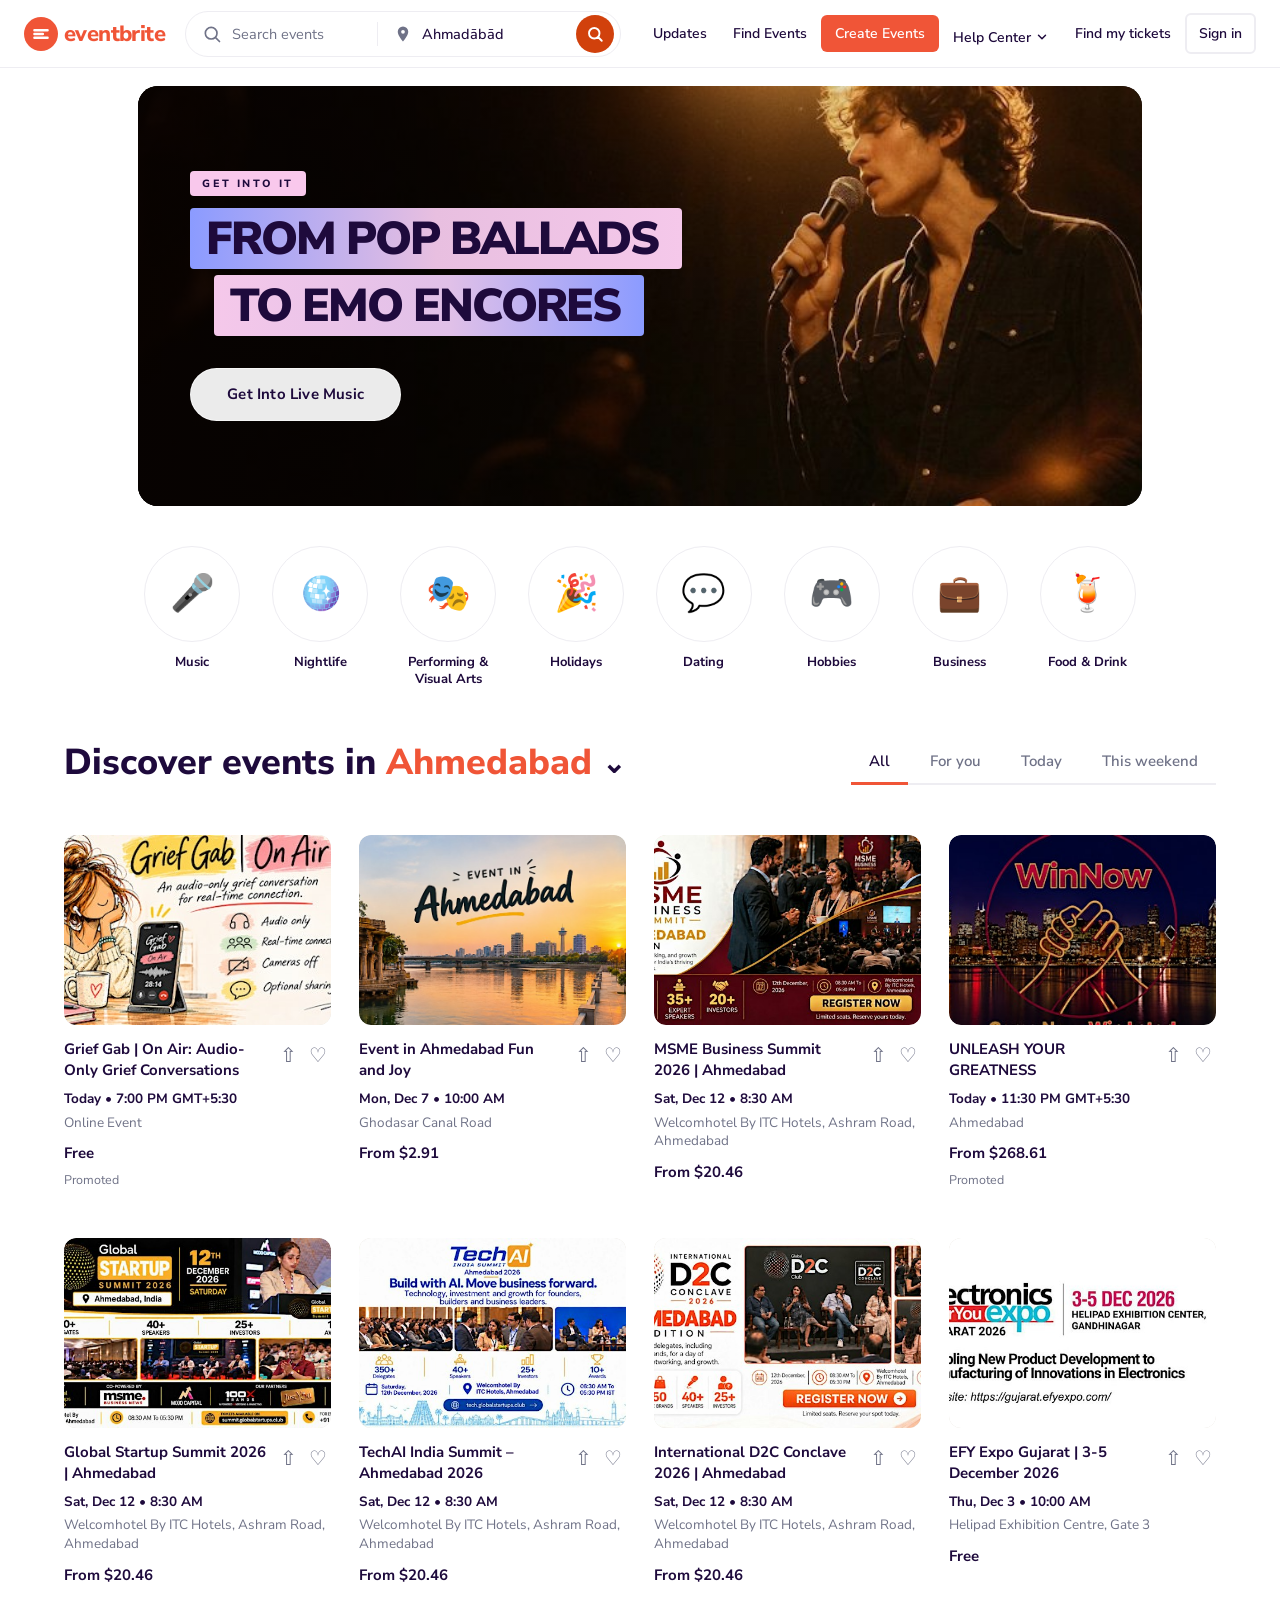
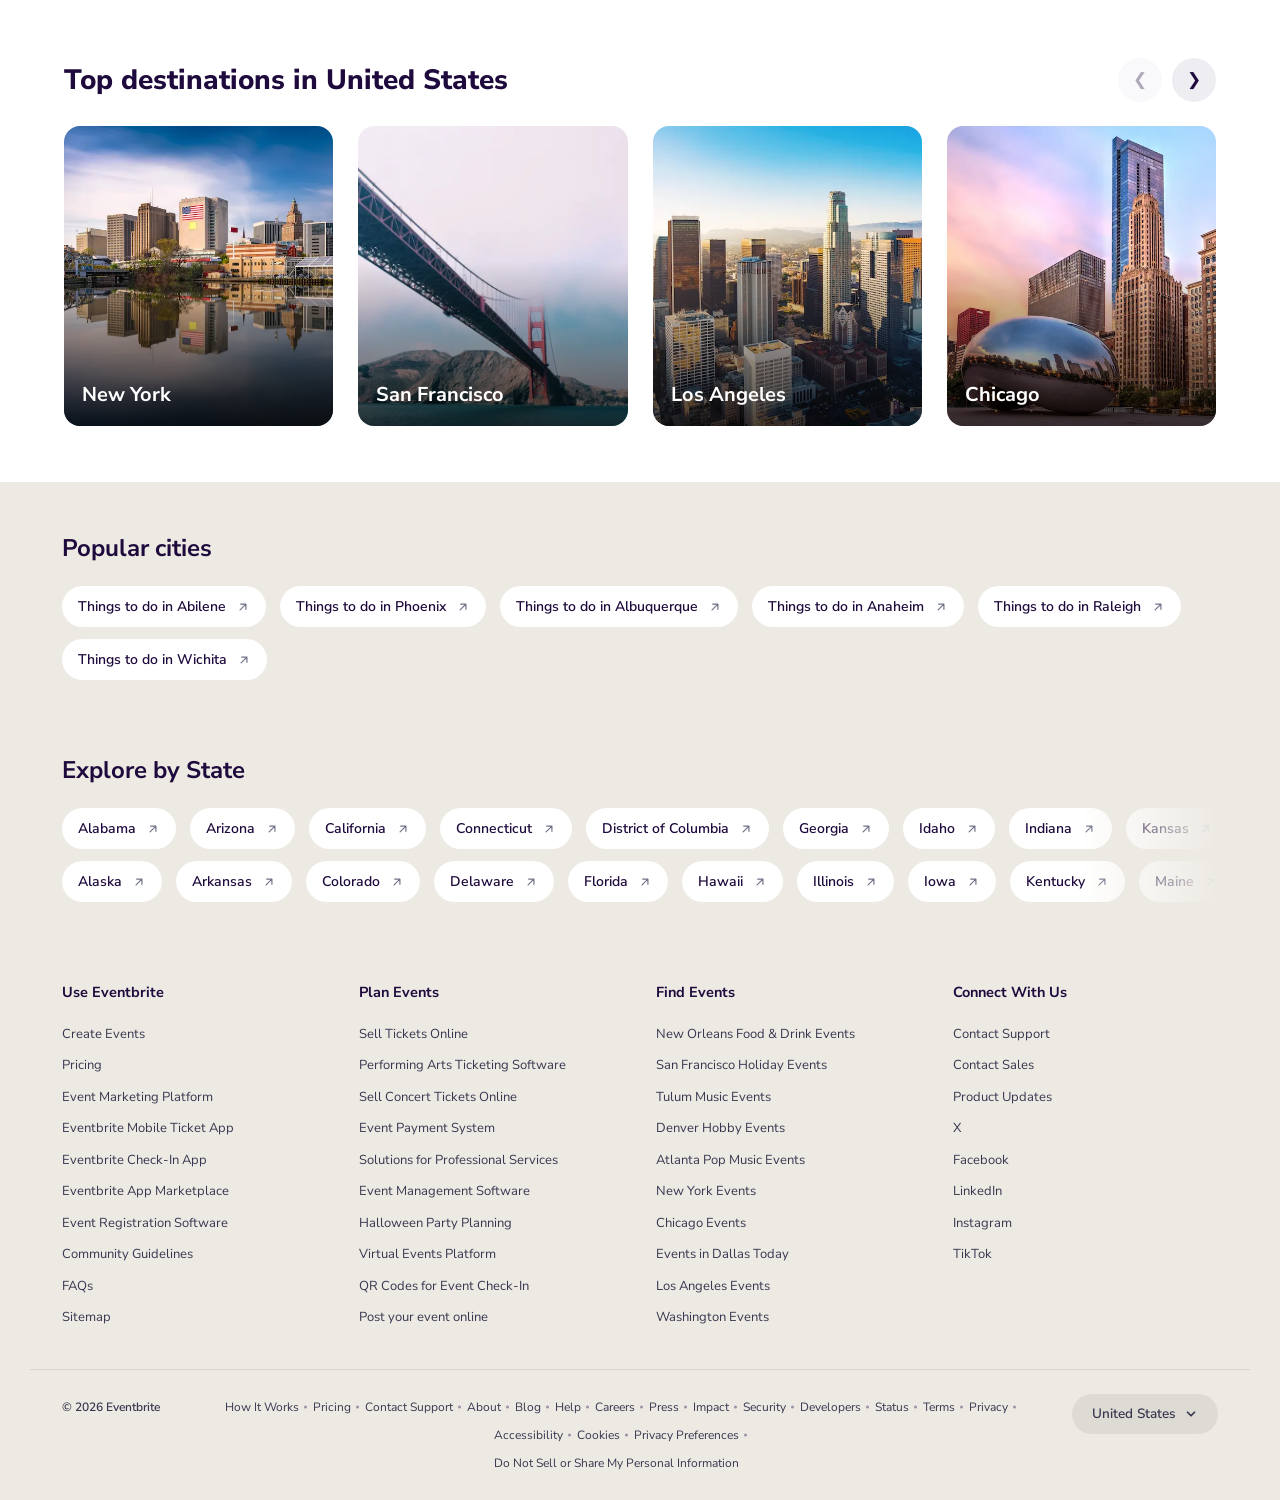
==== index.html @ 14f2044d "Combined files: single index.html + style.css + script.js, improved hero image & text layout" ====
<!DOCTYPE html>
<html lang="en">
<head>
  <meta charset="UTF-8">
  <meta name="viewport" content="width=device-width, initial-scale=1">
  <title>Eventbrite - Discover the Best Local Events &amp; Things to Do</title>
  <!-- Google Font closest to Eventbrite's GT Walsheim -->
  <link rel="preconnect" href="https://fonts.googleapis.com">
  <link rel="preconnect" href="https://fonts.gstatic.com" crossorigin>
  <link href="https://fonts.googleapis.com/css2?family=Nunito+Sans:wght@400;500;600;700;800;900&display=swap" rel="stylesheet">
  <link rel="stylesheet" href="style.css">
</head>
<body>

  <!-- ================= HEADER (YOUR PART) ================= -->
  <header class="header">

    <!-- Logo -->
    <a href="#" class="logo" aria-label="Eventbrite home">
      <svg viewBox="0 0 36 36" width="34" height="34" aria-hidden="true" fill="none">
        <circle cx="18" cy="18" r="18" fill="#f05537"/>
        <path d="M11 14h14M11 18h9M11 22h14" stroke="#fff" stroke-width="2.5" stroke-linecap="round"/>
      </svg>
      <span>eventbrite</span>
    </a>

    <!-- Search bar -->
    <form class="search" role="search" onsubmit="return false">
      <div class="search__field">
        <svg class="search__icon" viewBox="0 0 24 24" width="20" height="20" aria-hidden="true">
          <path fill="none" stroke="#6f7287" stroke-width="2" stroke-linecap="round" d="M11 4a7 7 0 1 0 0 14 7 7 0 0 0 0-14zm5 12 5 5"/>
        </svg>
        <input type="text" id="searchInput" placeholder="Search events" aria-label="Search events">
      </div>
      <div class="search__divider"></div>
      <div class="search__field search__field--location">
        <svg class="search__icon" viewBox="0 0 24 24" width="18" height="18" aria-hidden="true">
          <path fill="#6f7287" d="M12 2a7 7 0 0 0-7 7c0 5.25 7 13 7 13s7-7.75 7-13a7 7 0 0 0-7-7zm0 9.5a2.5 2.5 0 1 1 0-5 2.5 2.5 0 0 1 0 5z"/>
        </svg>
        <input type="text" id="locationInput" value="Ahmadābād" aria-label="Location">
      </div>
      <button type="submit" class="search__btn" id="searchBtn" aria-label="Search">
        <svg viewBox="0 0 24 24" width="18" height="18" aria-hidden="true">
          <path fill="none" stroke="#fff" stroke-width="2.5" stroke-linecap="round" d="M11 4a7 7 0 1 0 0 14 7 7 0 0 0 0-14zm5 12 5 5"/>
        </svg>
      </button>
    </form>

    <!-- Hamburger (mobile only) -->
    <button class="menu-toggle" id="menuToggle" aria-label="Open menu" aria-expanded="false">
      <svg viewBox="0 0 24 24" width="24" height="24" fill="none" stroke="currentColor" stroke-width="2" stroke-linecap="round">
        <line x1="3" y1="6" x2="21" y2="6"/><line x1="3" y1="12" x2="21" y2="12"/><line x1="3" y1="18" x2="21" y2="18"/>
      </svg>
    </button>

    <!-- Nav -->
    <nav class="nav" id="nav">
      <a href="#" class="nav__link">Updates</a>
      <a href="#" class="nav__link">Find Events</a>
      <a href="#" class="nav__link nav__create">Create Events</a>

      <div class="dropdown">
        <button class="dropdown__btn nav__link" id="helpBtn" aria-expanded="false">
          Help Center
          <svg viewBox="0 0 24 24" width="14" height="14" aria-hidden="true" fill="none" stroke="currentColor" stroke-width="2.5" stroke-linecap="round" stroke-linejoin="round">
            <path d="M6 9l6 6 6-6"/>
          </svg>
        </button>
        <ul class="dropdown__menu" id="helpMenu" role="menu">
          <li><a href="#" role="menuitem">Visit Help Center</a></li>
          <li><a href="#" role="menuitem">Contact support</a></li>
          <li><a href="#" role="menuitem">Organizer help</a></li>
        </ul>
      </div>

      <a href="#" class="nav__link">Find my tickets</a>
      <a href="#" class="nav__link nav__signin">Sign in</a>
    </nav>
  </header>

  <main>
    <!-- ================= HERO (YOUR PART) ================= -->
    <section class="hero" aria-label="Hero banner">

      <!-- Local hero image (singer on stage) -->
      <img
        src="hero-music.jpg"
        alt="Singer performing live on stage"
        class="hero__img"
        loading="eager"
        fetchpriority="high"
      >

      <!-- Left-dark gradient overlay — keeps text readable -->
      <div class="hero__overlay" aria-hidden="true"></div>

      <!-- Text content -->
      <div class="hero__text">
        <span class="hero__tag">GET INTO IT</span>
        <h1 class="hero__heading">
          <span class="hero__line hero__line--1">FROM POP BALLADS</span>
          <span class="hero__line hero__line--2">TO EMO ENCORES</span>
        </h1>
        <a href="#" class="hero__btn">Get Into Live Music</a>
      </div>

    </section>

    <!-- ================= CATEGORIES (YOUR PART) ================= -->
    <section class="categories" aria-label="Browse by category">
      <a href="#" class="category">
        <span class="category__icon">🎤</span>
        <span class="category__label">Music</span>
      </a>
      <a href="#" class="category">
        <span class="category__icon">🪩</span>
        <span class="category__label">Nightlife</span>
      </a>
      <a href="#" class="category">
        <span class="category__icon">🎭</span>
        <span class="category__label">Performing &amp; Visual Arts</span>
      </a>
      <a href="#" class="category">
        <span class="category__icon">🎉</span>
        <span class="category__label">Holidays</span>
      </a>
      <a href="#" class="category">
        <span class="category__icon">💬</span>
        <span class="category__label">Dating</span>
      </a>
      <a href="#" class="category">
        <span class="category__icon">🎮</span>
        <span class="category__label">Hobbies</span>
      </a>
      <a href="#" class="category">
        <span class="category__icon">💼</span>
        <span class="category__label">Business</span>
      </a>
      <a href="#" class="category">
        <span class="category__icon">🍹</span>
        <span class="category__label">Food &amp; Drink</span>
      </a>
    </section>

    <!-- ================= MIDDLE SECTION: TEAMMATE 2 ================= -->
    <section id="middle-section">

      <!-- Events Container -->
      <div class="events-container">

        <!-- Heading and Location -->
        <div class="top-section">
          <h1>Discover events in <span>Ahmedabad</span> <span class="dropdown">⌄</span></h1>

          <!-- Event Category Tabs -->
          <nav class="tabs">
            <button class="tab active">All</button>
            <button class="tab">For you</button>
            <button class="tab">Today</button>
            <button class="tab">This weekend</button>
          </nav>
        </div>

        <!-- Event Cards Grid -->
        <main class="events-grid">

          <!-- Event 1 -->
          <div class="event-card">
            <div class="image-wrapper">
              <img src="images/event1.jpg" alt="Grief Gab event">
            </div>
            <div class="event-heading">
              <h2>Grief Gab | On Air: Audio-Only Grief Conversations</h2>
              <div class="event-actions">
                <button title="Share">⇧</button>
                <button title="Favourite">♡</button>
              </div>
            </div>
            <p class="event-date">Today • 7:00 PM GMT+5:30</p>
            <p class="event-venue">Online Event</p>
            <p class="event-price">Free</p>
            <p class="event-promo">Promoted</p>
          </div>

          <!-- Event 2 -->
          <div class="event-card">
            <div class="image-wrapper">
              <img src="images/event2.jpg" alt="Event in Ahmedabad">
            </div>
            <div class="event-heading">
              <h2>Event in Ahmedabad Fun and Joy</h2>
              <div class="event-actions">
                <button title="Share">⇧</button>
                <button title="Favourite">♡</button>
              </div>
            </div>
            <p class="event-date">Mon, Dec 7 • 10:00 AM</p>
            <p class="event-venue">Ghodasar Canal Road</p>
            <p class="event-price">From $2.91</p>
          </div>

          <!-- Event 3 -->
          <div class="event-card">
            <div class="image-wrapper">
              <img src="images/event3.jpg" alt="MSME Business Summit">
            </div>
            <div class="event-heading">
              <h2>MSME Business Summit 2026 | Ahmedabad</h2>
              <div class="event-actions">
                <button title="Share">⇧</button>
                <button title="Favourite">♡</button>
              </div>
            </div>
            <p class="event-date">Sat, Dec 12 • 8:30 AM</p>
            <p class="event-venue">Welcomhotel By ITC Hotels, Ashram Road, Ahmedabad</p>
            <p class="event-price">From $20.46</p>
          </div>

          <!-- Event 4 -->
          <div class="event-card">
            <div class="image-wrapper">
              <img src="images/event4.jpg" alt="Unleash Your Greatness">
            </div>
            <div class="event-heading">
              <h2>UNLEASH YOUR GREATNESS</h2>
              <div class="event-actions">
                <button title="Share">⇧</button>
                <button title="Favourite">♡</button>
              </div>
            </div>
            <p class="event-date">Today • 11:30 PM GMT+5:30</p>
            <p class="event-venue">Ahmedabad</p>
            <p class="event-price">From $268.61</p>
            <p class="event-promo">Promoted</p>
          </div>

          <!-- Event 5 -->
          <div class="event-card">
            <div class="image-wrapper">
              <img src="images/event5.jpg" alt="Global Startup Summit">
            </div>
            <div class="event-heading">
              <h2>Global Startup Summit 2026 | Ahmedabad</h2>
              <div class="event-actions">
                <button title="Share">⇧</button>
                <button title="Favourite">♡</button>
              </div>
            </div>
            <p class="event-date">Sat, Dec 12 • 8:30 AM</p>
            <p class="event-venue">Welcomhotel By ITC Hotels, Ashram Road, Ahmedabad</p>
            <p class="event-price">From $20.46</p>
          </div>

          <!-- Event 6 -->
          <div class="event-card">
            <div class="image-wrapper">
              <img src="images/event6.jpg" alt="TechAI India Summit">
            </div>
            <div class="event-heading">
              <h2>TechAI India Summit – Ahmedabad 2026</h2>
              <div class="event-actions">
                <button title="Share">⇧</button>
                <button title="Favourite">♡</button>
              </div>
            </div>
            <p class="event-date">Sat, Dec 12 • 8:30 AM</p>
            <p class="event-venue">Welcomhotel By ITC Hotels, Ashram Road, Ahmedabad</p>
            <p class="event-price">From $20.46</p>
          </div>

          <!-- Event 7 -->
          <div class="event-card">
            <div class="image-wrapper">
              <img src="images/event7.jpg" alt="International D2C Conclave">
            </div>
            <div class="event-heading">
              <h2>International D2C Conclave 2026 | Ahmedabad</h2>
              <div class="event-actions">
                <button title="Share">⇧</button>
                <button title="Favourite">♡</button>
              </div>
            </div>
            <p class="event-date">Sat, Dec 12 • 8:30 AM</p>
            <p class="event-venue">Welcomhotel By ITC Hotels, Ashram Road, Ahmedabad</p>
            <p class="event-price">From $20.46</p>
          </div>

          <!-- Event 8 -->
          <div class="event-card">
            <div class="image-wrapper">
              <img src="images/event8.jpg" alt="EFY Expo Gujarat">
            </div>
            <div class="event-heading">
              <h2>EFY Expo Gujarat | 3-5 December 2026</h2>
              <div class="event-actions">
                <button title="Share">⇧</button>
                <button title="Favourite">♡</button>
              </div>
            </div>
            <p class="event-date">Thu, Dec 3 • 10:00 AM</p>
            <p class="event-venue">Helipad Exhibition Centre, Gate 3</p>
            <p class="event-price">Free</p>
          </div>

        </main><!-- /events-grid -->
      </div><!-- /events-container -->

      <!-- Top Destinations Section -->
      <section class="destinations-section">
        <div class="destinations-header">
          <h2 class="section-title">Top destinations in United States</h2>
          <div class="carousel-controls">
            <button class="carousel-btn" id="prevBtn" aria-label="Previous">❮</button>
            <button class="carousel-btn" id="nextBtn" aria-label="Next">❯</button>
          </div>
        </div>

        <div class="destinations-grid" id="destinationsGrid">
          <div class="destination-card">
            <img src="images/newyork.jpg" alt="New York">
            <h3>New York</h3>
          </div>
          <div class="destination-card">
            <img src="images/sanfrancisco.jpg" alt="San Francisco">
            <h3>San Francisco</h3>
          </div>
          <div class="destination-card">
            <img src="images/losangeles.jpg" alt="Los Angeles">
            <h3>Los Angeles</h3>
          </div>
          <div class="destination-card">
            <img src="images/chicago.jpg" alt="Chicago">
            <h3>Chicago</h3>
          </div>
          <div class="destination-card">
            <img src="images/washington.jpg" alt="Washington DC">
            <h3>Washington DC</h3>
          </div>
          <div class="destination-card">
            <img src="images/lasvegas.jpg" alt="Las Vegas">
            <h3>Las Vegas</h3>
          </div>
          <div class="destination-card">
            <img src="images/miami.jpg" alt="Miami">
            <h3>Miami</h3>
          </div>
          <div class="destination-card">
            <img src="images/boston.jpg" alt="Boston">
            <h3>Boston</h3>
          </div>
        </div>
      </section><!-- /destinations-section -->

    </section><!-- /middle-section -->
  </main>

  <!-- ================= FOOTER (TEAMMATE 3) ================= -->
  <footer id="footer-section" class="ef">

    <div class="ef__wrap">
      <h2 class="ef__title">Popular cities</h2>
      <div class="ef__chips" id="efCities"></div>

      <h2 class="ef__title ef__title--state">Explore by State</h2>
      <div class="ef__scroll" id="efStates">
        <div class="ef__chips ef__chips--row" id="efStatesRow1"></div>
        <div class="ef__chips ef__chips--row" id="efStatesRow2"></div>
      </div>
    </div>

    <div class="ef__cols">
      <div>
        <h3>Use Eventbrite</h3>
        <ul>
          <li><a href="#">Create Events</a></li>
          <li><a href="#">Pricing</a></li>
          <li><a href="#">Event Marketing Platform</a></li>
          <li><a href="#">Eventbrite Mobile Ticket App</a></li>
          <li><a href="#">Eventbrite Check-In App</a></li>
          <li><a href="#">Eventbrite App Marketplace</a></li>
          <li><a href="#">Event Registration Software</a></li>
          <li><a href="#">Community Guidelines</a></li>
          <li><a href="#">FAQs</a></li>
          <li><a href="#">Sitemap</a></li>
        </ul>
      </div>
      <div>
        <h3>Plan Events</h3>
        <ul>
          <li><a href="#">Sell Tickets Online</a></li>
          <li><a href="#">Performing Arts Ticketing Software</a></li>
          <li><a href="#">Sell Concert Tickets Online</a></li>
          <li><a href="#">Event Payment System</a></li>
          <li><a href="#">Solutions for Professional Services</a></li>
          <li><a href="#">Event Management Software</a></li>
          <li><a href="#">Halloween Party Planning</a></li>
          <li><a href="#">Virtual Events Platform</a></li>
          <li><a href="#">QR Codes for Event Check-In</a></li>
          <li><a href="#">Post your event online</a></li>
        </ul>
      </div>
      <div>
        <h3>Find Events</h3>
        <ul>
          <li><a href="#">New Orleans Food &amp; Drink Events</a></li>
          <li><a href="#">San Francisco Holiday Events</a></li>
          <li><a href="#">Tulum Music Events</a></li>
          <li><a href="#">Denver Hobby Events</a></li>
          <li><a href="#">Atlanta Pop Music Events</a></li>
          <li><a href="#">New York Events</a></li>
          <li><a href="#">Chicago Events</a></li>
          <li><a href="#">Events in Dallas Today</a></li>
          <li><a href="#">Los Angeles Events</a></li>
          <li><a href="#">Washington Events</a></li>
        </ul>
      </div>
      <div>
        <h3>Connect With Us</h3>
        <ul>
          <li><a href="#">Contact Support</a></li>
          <li><a href="#">Contact Sales</a></li>
          <li><a href="#">Product Updates</a></li>
          <li><a href="#">X</a></li>
          <li><a href="#">Facebook</a></li>
          <li><a href="#">LinkedIn</a></li>
          <li><a href="#">Instagram</a></li>
          <li><a href="#">TikTok</a></li>
        </ul>
      </div>
    </div>

    <div class="ef__bottom">
      <span class="ef__copy">&copy; <span id="efYear">2026</span> Eventbrite</span>

      <nav class="ef__legal" aria-label="Footer">
        <a href="#">How It Works</a><a href="#">Pricing</a><a href="#">Contact Support</a>
        <a href="#">About</a><a href="#">Blog</a><a href="#">Help</a><a href="#">Careers</a>
        <a href="#">Press</a><a href="#">Impact</a><a href="#">Security</a><a href="#">Developers</a>
        <a href="#">Status</a><a href="#">Terms</a><a href="#">Privacy</a><a href="#">Accessibility</a>
        <a href="#">Cookies</a><a href="#">Privacy Preferences</a>
        <a href="#" class="ef__legal-last">Do Not Sell or Share My Personal Information</a>
      </nav>

      <div class="ef__country">
        <button type="button" id="efCountryBtn" aria-expanded="false">
          <span id="efCountryLabel">United States</span>
          <svg viewBox="0 0 24 24" width="14" height="14" aria-hidden="true">
            <path fill="none" stroke="currentColor" stroke-width="3" stroke-linecap="round" stroke-linejoin="round" d="M6 9l6 6 6-6"/>
          </svg>
        </button>
        <ul id="efCountryMenu" class="ef__country-menu">
          <li>United States</li><li>India</li><li>United Kingdom</li><li>Canada</li>
          <li>Australia</li><li>Germany</li><li>France</li><li>Spain</li>
        </ul>
      </div>
    </div>

  </footer>

  <script src="script.js"></script>
</body>
</html>
---- style.css ----
/* ============================================================
   EVENTBRITE CLONE — style.css  (single combined stylesheet)
   Sections:
     1. Tokens & Reset
     2. Header
     3. Hero
     4. Categories
     5. Middle Section — Events Grid + Destinations Carousel
     6. Footer
     7. Responsive (all breakpoints consolidated)
   ============================================================ */


/* ================================================================
   1. TOKENS
   ================================================================ */
:root {
  --eb-orange:      #f05537;
  --eb-orange-dark: #d1410c;
  --eb-ink:         #1e0a3c;
  --eb-muted:       #6f7287;
  --eb-line:        #eeedf2;
  --eb-bg:          #f8f7fa;
  --eb-white:       #ffffff;
  --header-h:       68px;
  --page-pad:       clamp(16px, 10.8vw, 156px);
}


/* ================================================================
   2. RESET
   ================================================================ */
*, *::before, *::after { box-sizing: border-box; margin: 0; padding: 0; }
html { scroll-behavior: smooth; }

body {
  font-family: 'Nunito Sans', 'Helvetica Neue', Helvetica, Arial, sans-serif;
  font-size: 15px;
  line-height: 1.5;
  color: var(--eb-ink);
  background: var(--eb-white);
  -webkit-font-smoothing: antialiased;
}

a      { color: inherit; text-decoration: none; }
ul     { list-style: none; }
button { font: inherit; cursor: pointer; background: none; border: none; color: inherit; padding: 0; }
img, svg { display: block; }


/* ================================================================
   3. HEADER
   ================================================================ */
.header {
  display: flex;
  align-items: center;
  gap: 20px;
  height: var(--header-h);
  padding: 0 24px;
  background: var(--eb-white);
  border-bottom: 1px solid var(--eb-line);
  position: sticky;
  top: 0;
  z-index: 100;
}

/* Logo */
.logo {
  display: flex;
  align-items: center;
  gap: 6px;
  flex-shrink: 0;
  color: var(--eb-orange);
  font-size: 22px;
  font-weight: 800;
  letter-spacing: -0.6px;
  line-height: 1;
}
.logo svg { flex-shrink: 0; }

/* Search bar */
.search {
  display: flex;
  align-items: center;
  flex: 0 1 680px;
  height: 46px;
  border: 1px solid var(--eb-line);
  border-radius: 100px;
  background: var(--eb-white);
  padding: 0 6px 0 16px;
  transition: border-color 0.15s, box-shadow 0.15s;
}
.search:focus-within {
  border-color: #a9a8b3;
  box-shadow: 0 0 0 3px rgba(240, 85, 55, 0.08);
}

.search__field {
  display: flex;
  align-items: center;
  gap: 10px;
  flex: 1;
  min-width: 0;
}
.search__icon { flex-shrink: 0; }

.search__field input {
  border: none;
  outline: none;
  background: transparent;
  width: 100%;
  font-size: 14.5px;
  font-family: inherit;
  font-weight: 500;
  color: var(--eb-ink);
  caret-color: var(--eb-orange);
}
.search__field input::placeholder { color: var(--eb-muted); font-weight: 400; }

.search__divider {
  width: 1px;
  height: 24px;
  background: var(--eb-line);
  flex-shrink: 0;
  margin: 0 4px;
}

.search__field--location { flex: 0 1 190px; padding-left: 12px; }

.search__btn {
  width: 38px;
  height: 38px;
  border-radius: 50%;
  background: var(--eb-orange-dark);
  display: flex;
  align-items: center;
  justify-content: center;
  flex-shrink: 0;
  margin-left: 4px;
  transition: background 0.15s, transform 0.1s;
}
.search__btn:hover  { background: #b23608; }
.search__btn:active { transform: scale(0.95); }

/* Nav */
.nav {
  display: flex;
  align-items: center;
  margin-left: auto;
  gap: 2px;
  flex-shrink: 0;
}

.nav__link {
  display: inline-flex;
  align-items: center;
  gap: 4px;
  padding: 8px 12px;
  border-radius: 6px;
  font-size: 14px;
  font-weight: 600;
  color: var(--eb-ink);
  white-space: nowrap;
  transition: background 0.12s;
}
.nav__link:hover { background: var(--eb-bg); }

.nav__create {
  background: var(--eb-orange) !important;
  color: var(--eb-white) !important;
  padding: 8px 14px;
}
.nav__create:hover { background: var(--eb-orange-dark) !important; }

.nav__signin { border: 2px solid var(--eb-line); }
.nav__signin:hover { border-color: #a9a8b3; background: transparent; }

/* Help dropdown */
.dropdown         { position: relative; }
.dropdown__btn    { display: inline-flex; align-items: center; gap: 4px; }

.dropdown__menu {
  display: none;
  position: absolute;
  right: 0;
  top: calc(100% + 8px);
  min-width: 200px;
  background: var(--eb-white);
  border: 1px solid var(--eb-line);
  border-radius: 10px;
  box-shadow: 0 8px 28px rgba(30, 10, 60, 0.13);
  padding: 6px 0;
  z-index: 200;
}
.dropdown__menu.open { display: block; }
.dropdown__menu a {
  display: block;
  padding: 10px 18px;
  font-size: 14px;
  font-weight: 500;
  transition: background 0.1s;
}
.dropdown__menu a:hover { background: var(--eb-bg); }

/* Hamburger */
.menu-toggle {
  display: none;
  color: var(--eb-ink);
  margin-left: auto;
  padding: 6px;
  border-radius: 6px;
}
.menu-toggle:hover { background: var(--eb-bg); }


/* ================================================================
   4. HERO
   ================================================================ */
.hero {
  position: relative;
  margin: 18px var(--page-pad) 0;
  height: 480px;
  border-radius: 20px;
  overflow: hidden;
  background: #0c0603;
  display: flex;
  align-items: center;
}

.hero__img {
  position: absolute;
  inset: 0;
  width: 100%;
  height: 100%;
  object-fit: cover;
  /* Focus on the singer — right/centre area of the warm concert image */
  object-position: 65% center;
  z-index: 0;
}

.hero__overlay {
  position: absolute;
  inset: 0;
  z-index: 1;
  pointer-events: none;
  /* Stronger left-dark gradient for legible text over the warm background */
  background: linear-gradient(
    to right,
    rgba(8, 2, 0, 0.90)  0%,
    rgba(8, 2, 0, 0.78)  22%,
    rgba(8, 2, 0, 0.48)  44%,
    rgba(8, 2, 0, 0.14)  62%,
    transparent          76%
  );
}

/* Text block: clean left-side layout */
.hero__text {
  position: relative;
  z-index: 2;
  padding: 0 0 0 52px;
  display: flex;
  flex-direction: column;
  align-items: flex-start;
  gap: 0;
  max-width: 56%;
}

/* "GET INTO IT" pill */
.hero__tag {
  display: inline-block;
  background: #f9c8ec;
  color: #1e0a3c;
  font-size: 11px;
  font-weight: 800;
  letter-spacing: 2.4px;
  text-transform: uppercase;
  padding: 5px 12px 4px;
  border-radius: 4px;
  margin-bottom: 14px;
  white-space: nowrap;
}

.hero__heading {
  display: flex;
  flex-direction: column;
  align-items: flex-start;
  gap: 6px;
  margin: 0;
}

/* Each coloured pill line */
.hero__line {
  display: inline-block;
  font-size: 56px;
  font-weight: 900;
  letter-spacing: -2px;
  line-height: 1.07;
  color: #1e0a3c;
  white-space: nowrap;
  padding: 6px 24px 6px 16px;
  border-radius: 4px;
}
.hero__line--1 { background: linear-gradient(90deg, #8b9bff 0%, #e8bfe0 50%, #f5c8ea 100%); }
.hero__line--2 {
  background: linear-gradient(90deg, #f5c8ea 0%, #e0c0e8 55%, #8b9bff 100%);
  margin-left: 32px;   /* slight stagger, not excessive */
}

/* CTA button */
.hero__btn {
  display: inline-block;
  margin-top: 32px;
  background: rgba(255, 255, 255, 0.92);
  color: #1e0a3c;
  font-family: inherit;
  font-size: 15px;
  font-weight: 700;
  letter-spacing: 0.2px;
  padding: 14px 36px;
  border-radius: 100px;
  border: 1.5px solid rgba(255, 255, 255, 0.55);
  backdrop-filter: blur(6px);
  -webkit-backdrop-filter: blur(6px);
  transition: background 0.15s, transform 0.15s, box-shadow 0.15s;
}
.hero__btn:hover {
  background: #ffffff;
  transform: translateY(-2px);
  box-shadow: 0 10px 28px rgba(0, 0, 0, 0.42);
}


/* ================================================================
   5a. CATEGORIES ROW
   ================================================================ */
.categories {
  display: flex;
  justify-content: space-between;
  align-items: flex-start;
  gap: 8px;
  margin: 40px var(--page-pad) 0;
  padding-bottom: 4px;
}

.category {
  display: flex;
  flex-direction: column;
  align-items: center;
  gap: 12px;
  text-align: center;
  flex: 1;
  max-width: 108px;
  color: var(--eb-ink);
  transition: color 0.15s;
}
.category:hover { color: var(--eb-orange); }

.category__icon {
  width: 96px;
  height: 96px;
  border-radius: 50%;
  border: 1px solid var(--eb-line);
  background: var(--eb-white);
  display: grid;
  place-items: center;
  font-size: 36px;
  transition: box-shadow 0.2s, transform 0.2s, border-color 0.2s;
}
.category:hover .category__icon {
  box-shadow: 0 4px 16px rgba(30, 10, 60, 0.14);
  transform: translateY(-3px);
  border-color: #d6d4e0;
}
.category.active .category__icon {
  border-color: var(--eb-orange);
  box-shadow: 0 0 0 2px rgba(240, 85, 55, 0.2);
}

.category__label { font-size: 13px; font-weight: 700; line-height: 1.3; }


/* ================================================================
   5b. MIDDLE — EVENTS GRID
   ================================================================ */
.events-container {
  width: 90%;
  margin: 48px auto 0;
}

/* Heading row */
.top-section {
  display: flex;
  justify-content: space-between;
  align-items: center;
  margin-bottom: 50px;
  gap: 20px;
}

.top-section h1 {
  font-size: 36px;
  font-weight: 800;
  color: var(--eb-ink);
  line-height: 1.2;
}
.top-section h1 > span:first-child { color: var(--eb-orange); }

.dropdown {
  color: var(--eb-ink);
  cursor: pointer;
  font-size: 28px;
  vertical-align: middle;
}

/* Tabs */
.tabs {
  display: flex;
  gap: 4px;
  border-bottom: 2px solid var(--eb-line);
  flex-shrink: 0;
}

.tab {
  padding: 10px 18px;
  background: transparent;
  border: none;
  border-bottom: 3px solid transparent;
  margin-bottom: -2px;
  font-size: 15px;
  font-weight: 600;
  color: var(--eb-muted);
  cursor: pointer;
  font-family: inherit;
  transition: color 0.15s;
}
.tab:hover      { color: var(--eb-ink); }
.tab.active     { color: var(--eb-ink); border-bottom-color: var(--eb-orange); }

/* Grid */
.events-grid {
  display: grid;
  grid-template-columns: repeat(4, 1fr);
  column-gap: 28px;
  row-gap: 48px;
}

/* Card */
.event-card { display: flex; flex-direction: column; }

.image-wrapper {
  position: relative;
  overflow: hidden;
  border-radius: 12px;
  background: #edeae4;
}
.event-card img {
  width: 100%;
  height: 190px;
  object-fit: cover;
  border-radius: 12px;
  display: block;
  transition: transform 0.3s ease;
}
.event-card:hover img { transform: scale(1.03); }

/* Badge labels */
.event-label {
  position: absolute;
  top: 10px;
  left: 10px;
  background: #ff4d12;
  color: #fff;
  padding: 5px 10px;
  border-radius: 5px;
  font-weight: 700;
  font-size: 11px;
  letter-spacing: 0.5px;
  text-transform: uppercase;
}
.event-label.green { background: #20a447; }

/* Card body */
.event-heading {
  display: flex;
  justify-content: space-between;
  align-items: flex-start;
  gap: 8px;
  margin-top: 14px;
}
.event-heading h2 {
  font-size: 15px;
  font-weight: 700;
  line-height: 1.4;
  color: var(--eb-ink);
  flex: 1;
}

.event-actions { display: flex; gap: 4px; flex-shrink: 0; }
.event-actions button {
  border: none;
  background: transparent;
  font-size: 20px;
  cursor: pointer;
  color: var(--eb-muted);
  padding: 2px 4px;
  border-radius: 4px;
  transition: color 0.15s, background 0.15s;
}
.event-actions button:hover { color: var(--eb-ink); background: var(--eb-bg); }

.event-date  { font-weight: 700; font-size: 13.5px; margin-top: 8px; color: var(--eb-ink); }
.event-venue { margin-top: 4px; font-size: 13.5px; line-height: 1.4; color: var(--eb-muted); }
.event-price { font-weight: 700; margin-top: 10px; font-size: 15px; color: var(--eb-ink); }
.event-promo { margin-top: 6px; font-size: 12.5px; color: var(--eb-muted); }


/* ================================================================
   5c. MIDDLE — TOP DESTINATIONS CAROUSEL
   ================================================================ */
.destinations-section {
  width: 90%;
  margin: 72px auto 56px;
}

.destinations-header {
  display: flex;
  align-items: center;
  justify-content: space-between;
  margin-bottom: 24px;
}

.section-title {
  font-size: 28px;
  font-weight: 800;
  color: var(--eb-ink);
  margin: 0;
}

.carousel-controls { display: flex; gap: 10px; }

.carousel-btn {
  border: none;
  background: var(--eb-line);
  border-radius: 50%;
  width: 44px;
  height: 44px;
  cursor: pointer;
  font-size: 17px;
  color: var(--eb-ink);
  display: flex;
  align-items: center;
  justify-content: center;
  transition: background 0.2s, opacity 0.2s;
}
.carousel-btn:hover:not(:disabled) { background: #dddbe6; }
.carousel-btn:disabled { opacity: 0.35; cursor: default; }

/* Scroll row — 4 cards visible */
.destinations-grid {
  display: grid;
  grid-auto-flow: column;
  grid-auto-columns: calc((100% - 75px) / 4);  /* 4 cards, 3 × 25px gaps */
  gap: 25px;
  overflow-x: auto;
  scroll-snap-type: x mandatory;
  scroll-behavior: smooth;
  scrollbar-width: none;
}
.destinations-grid::-webkit-scrollbar { display: none; }

.destination-card {
  position: relative;
  min-width: 0;
  height: 300px;
  border-radius: 16px;
  overflow: hidden;
  scroll-snap-align: start;
  cursor: pointer;
}
.destination-card img {
  width: 100%;
  height: 100%;
  object-fit: cover;
  display: block;
  transition: transform 0.4s ease;
}
.destination-card:hover img { transform: scale(1.06); }

/* Dark gradient overlay */
.destination-card::after {
  content: "";
  position: absolute;
  inset: 0;
  background: linear-gradient(to top, rgba(0,0,0,0.72) 0%, transparent 55%);
  pointer-events: none;
}

.destination-card h3 {
  position: absolute;
  left: 18px;
  bottom: 16px;
  z-index: 1;
  margin: 0;
  font-size: 20px;
  font-weight: 700;
  color: #fff;
}


/* ================================================================
   6. FOOTER
   ================================================================ */
.ef {
  background: #edeae4;
  color: var(--eb-ink);
  font-family: 'Nunito Sans', 'Helvetica Neue', Helvetica, Arial, sans-serif;
  padding: 48px 0 28px;
  margin-top: 56px;
}
.ef * { box-sizing: border-box; }
.ef a  { color: inherit; text-decoration: none; }

.ef__wrap { max-width: 1220px; margin: 0 auto; padding: 0 32px; }

.ef__title { font-size: 24px; font-weight: 700; margin-bottom: 20px; color: var(--eb-ink); }
.ef__title--state { margin-top: 72px; }

.ef__chips { display: flex; flex-wrap: wrap; gap: 12px 14px; }

.ef__chip {
  display: inline-flex;
  align-items: center;
  gap: 10px;
  background: #fff;
  border-radius: 22px;
  padding: 10px 16px;
  font-size: 14px;
  font-weight: 600;
  white-space: nowrap;
  color: var(--eb-ink);
  transition: box-shadow 0.15s, transform 0.15s;
}
.ef__chip:hover { box-shadow: 0 3px 10px rgba(30,10,60,0.15); transform: translateY(-1px); }
.ef__chip svg   { color: var(--eb-muted); flex-shrink: 0; }

.ef__scroll {
  overflow-x: auto;
  scrollbar-width: none;
  cursor: grab;
  display: flex;
  flex-direction: column;
  gap: 12px;
  -webkit-mask-image: linear-gradient(90deg, #000 88%, transparent 100%);
          mask-image: linear-gradient(90deg, #000 88%, transparent 100%);
}
.ef__scroll::-webkit-scrollbar { display: none; }
.ef__scroll.dragging { cursor: grabbing; user-select: none; }
.ef__chips--row { flex-wrap: nowrap; width: max-content; }

.ef__cols {
  display: grid;
  grid-template-columns: repeat(4, 1fr);
  gap: 32px;
  max-width: 1220px;
  margin: 80px auto 0;
  padding: 0 32px;
}
.ef__cols h3   { font-size: 14.5px; font-weight: 700; margin-bottom: 18px; color: var(--eb-ink); }
.ef__cols ul   { list-style: none; }
.ef__cols li   { margin-bottom: 9px; }
.ef__cols a    { font-size: 13px; color: #39364f; }
.ef__cols a:hover { text-decoration: underline; }

.ef__bottom {
  display: flex;
  align-items: flex-start;
  justify-content: space-between;
  gap: 20px;
  max-width: 1220px;
  margin: 32px auto 0;
  padding: 24px 32px 0;
  border-top: 1px solid #d8d4cc;
  font-size: 12px;
  color: #39364f;
}
.ef__copy { white-space: nowrap; padding-top: 4px; font-weight: 600; }

.ef__legal {
  flex: 1;
  display: flex;
  flex-wrap: wrap;
  justify-content: center;
  max-width: 820px;
  row-gap: 10px;
  padding-top: 4px;
}
.ef__legal a { padding: 0 7px; position: relative; color: #39364f; }
.ef__legal a:hover { text-decoration: underline; }
.ef__legal a:not(.ef__legal-last)::after {
  content: "";
  position: absolute;
  right: -1px; top: 50%;
  transform: translateY(-50%);
  width: 3px; height: 3px;
  border-radius: 50%;
  background: #9893a5;
}
.ef__legal-last { flex-basis: 100%; text-align: center; padding-top: 4px; }

.ef__country { position: relative; flex-shrink: 0; }
.ef__country button {
  display: flex;
  align-items: center;
  gap: 8px;
  background: #dedbd5;
  border: none;
  border-radius: 20px;
  padding: 10px 20px;
  font-family: inherit;
  font-size: 13.5px;
  font-weight: 600;
  cursor: pointer;
  color: #39364f;
  transition: background 0.15s;
}
.ef__country button:hover { background: #d0cdc6; }

.ef__country-menu {
  display: none;
  position: absolute;
  right: 0;
  bottom: calc(100% + 8px);
  min-width: 180px;
  list-style: none;
  background: #fff;
  border-radius: 10px;
  box-shadow: 0 6px 24px rgba(30,10,60,0.18);
  padding: 6px 0;
  z-index: 300;
}
.ef__country-menu.open { display: block; }
.ef__country-menu li {
  padding: 10px 18px;
  font-size: 14px;
  cursor: pointer;
  color: var(--eb-ink);
  transition: background 0.1s;
}
.ef__country-menu li:hover { background: #f4f3f7; }


/* ================================================================
   7. RESPONSIVE  (all breakpoints in one place)
   ================================================================ */

/* Large → medium */
@media (max-width: 1280px) {
  .hero          { height: 420px; }
  .hero__line    { font-size: 46px; }
  .hero__line--2 { margin-left: 24px; }
  .hero__tag     { font-size: 10.5px; margin-bottom: 12px; }
  .search        { flex: 0 1 500px; }
}

/* Tablet — hamburger, 2-col events, 2-col footer */
@media (max-width: 1100px) {
  /* Nav collapses */
  .menu-toggle { display: flex; }
  .nav {
    display: none;
    position: fixed;
    top: var(--header-h);
    left: 0; right: 0;
    flex-direction: column;
    align-items: stretch;
    gap: 0;
    background: var(--eb-white);
    border-bottom: 1px solid var(--eb-line);
    padding: 10px 20px 20px;
    box-shadow: 0 8px 24px rgba(30,10,60,0.1);
    z-index: 99;
  }
  .nav.open        { display: flex; }
  .nav__link       { padding: 12px 10px; font-size: 15px; }
  .nav__create     { justify-content: center; }
  .nav__signin     { margin-top: 6px; justify-content: center; }
  .dropdown__menu  { position: static; box-shadow: none; border: 0; border-radius: 0; padding: 0 0 0 20px; }
  .search          { flex: 1; }

  /* Events grid → 2 columns */
  .events-grid  { grid-template-columns: repeat(2, 1fr); }
  .top-section  { flex-direction: column; align-items: flex-start; }

  /* Destinations carousel → 2 cards visible */
  .destinations-grid { grid-auto-columns: calc((100% - 25px) / 2); }

  /* Footer columns → 2 */
  .ef__cols { grid-template-columns: repeat(2, 1fr); gap: 28px; margin-top: 60px; }
}

/* Mobile */
@media (max-width: 680px) {
  /* Header */
  .header                   { padding: 0 14px; gap: 10px; }
  .logo span                { display: none; }
  .search__field--location  { display: none; }
  .search__divider          { display: none; }

  /* Hero */
  .hero          { height: 240px; border-radius: 14px; margin: 10px 10px 0; }
  .hero__img     { object-position: 65% center; }
  .hero__text    { padding: 0 16px; max-width: 70%; }
  .hero__tag     { font-size: 8px; letter-spacing: 1.4px; margin-bottom: 8px; }
  .hero__line    { font-size: 22px; letter-spacing: -0.6px; padding: 4px 10px; }
  .hero__line--2 { margin-left: 10px; }
  .hero__btn     { font-size: 12px; padding: 10px 22px; margin-top: 16px; }

  /* Categories */
  .categories       { overflow-x: auto; justify-content: flex-start; gap: 14px; margin: 28px 10px 0; padding-bottom: 10px; }
  .category         { flex: 0 0 78px; max-width: 78px; }
  .category__icon   { width: 74px; height: 74px; font-size: 28px; }
  .category__label  { font-size: 11.5px; }

  /* Events */
  .top-section h1 { font-size: 24px; }
  .events-grid    { grid-template-columns: 1fr; row-gap: 36px; }

  /* Destinations */
  .destinations-grid  { grid-auto-columns: 78%; }
  .destination-card   { height: 240px; }
  .section-title      { font-size: 22px; }

  /* Footer */
  .ef                 { padding: 36px 0 24px; margin-top: 40px; }
  .ef__wrap,
  .ef__cols,
  .ef__bottom         { padding-left: 18px; padding-right: 18px; }
  .ef__title          { font-size: 20px; }
  .ef__title--state   { margin-top: 48px; }
  .ef__cols           { grid-template-columns: 1fr 1fr; gap: 24px; margin-top: 44px; }
  .ef__bottom         { flex-direction: column; align-items: center; text-align: center; }
  .ef__legal          { order: 1; justify-content: center; }
  .ef__country        { order: 2; }
  .ef__copy           { order: 3; }
}

@media (max-width: 480px) {
  .ef__cols   { grid-template-columns: 1fr; }
  .ef__title  { font-size: 18px; }
}
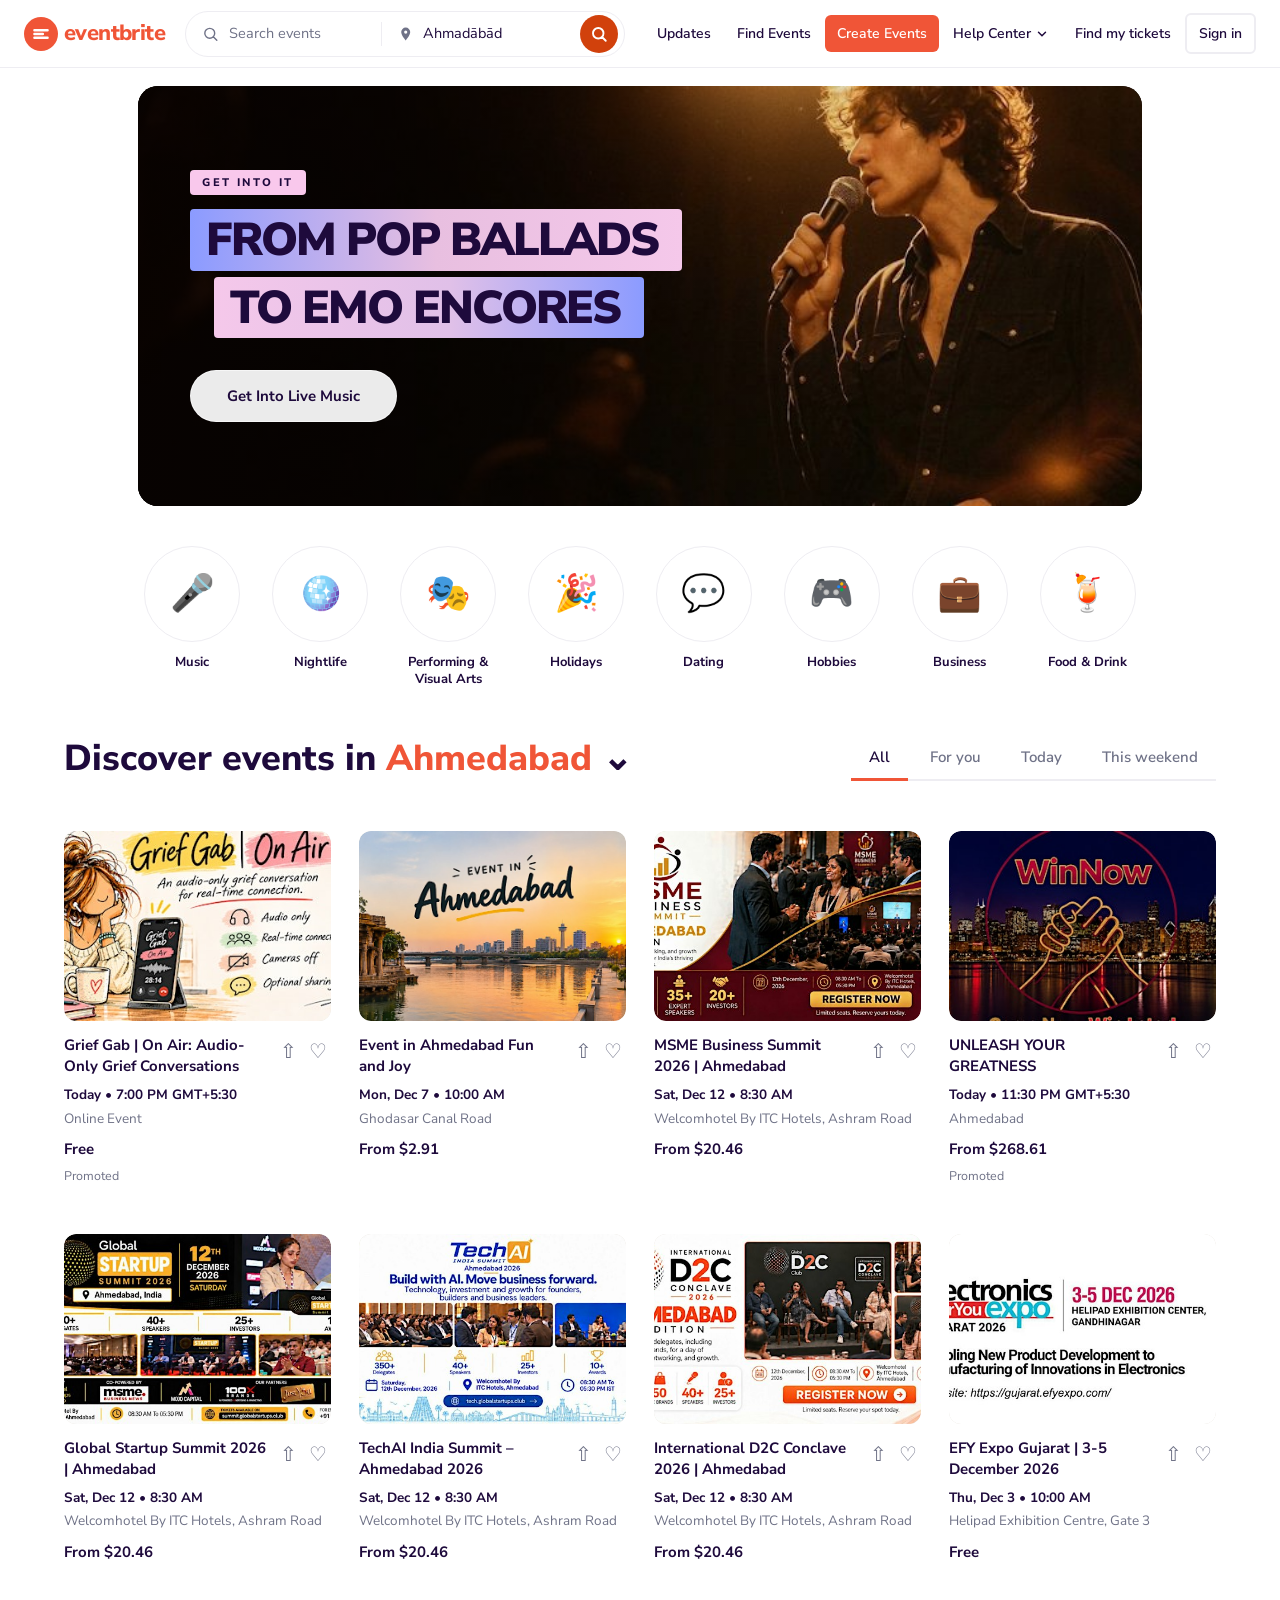
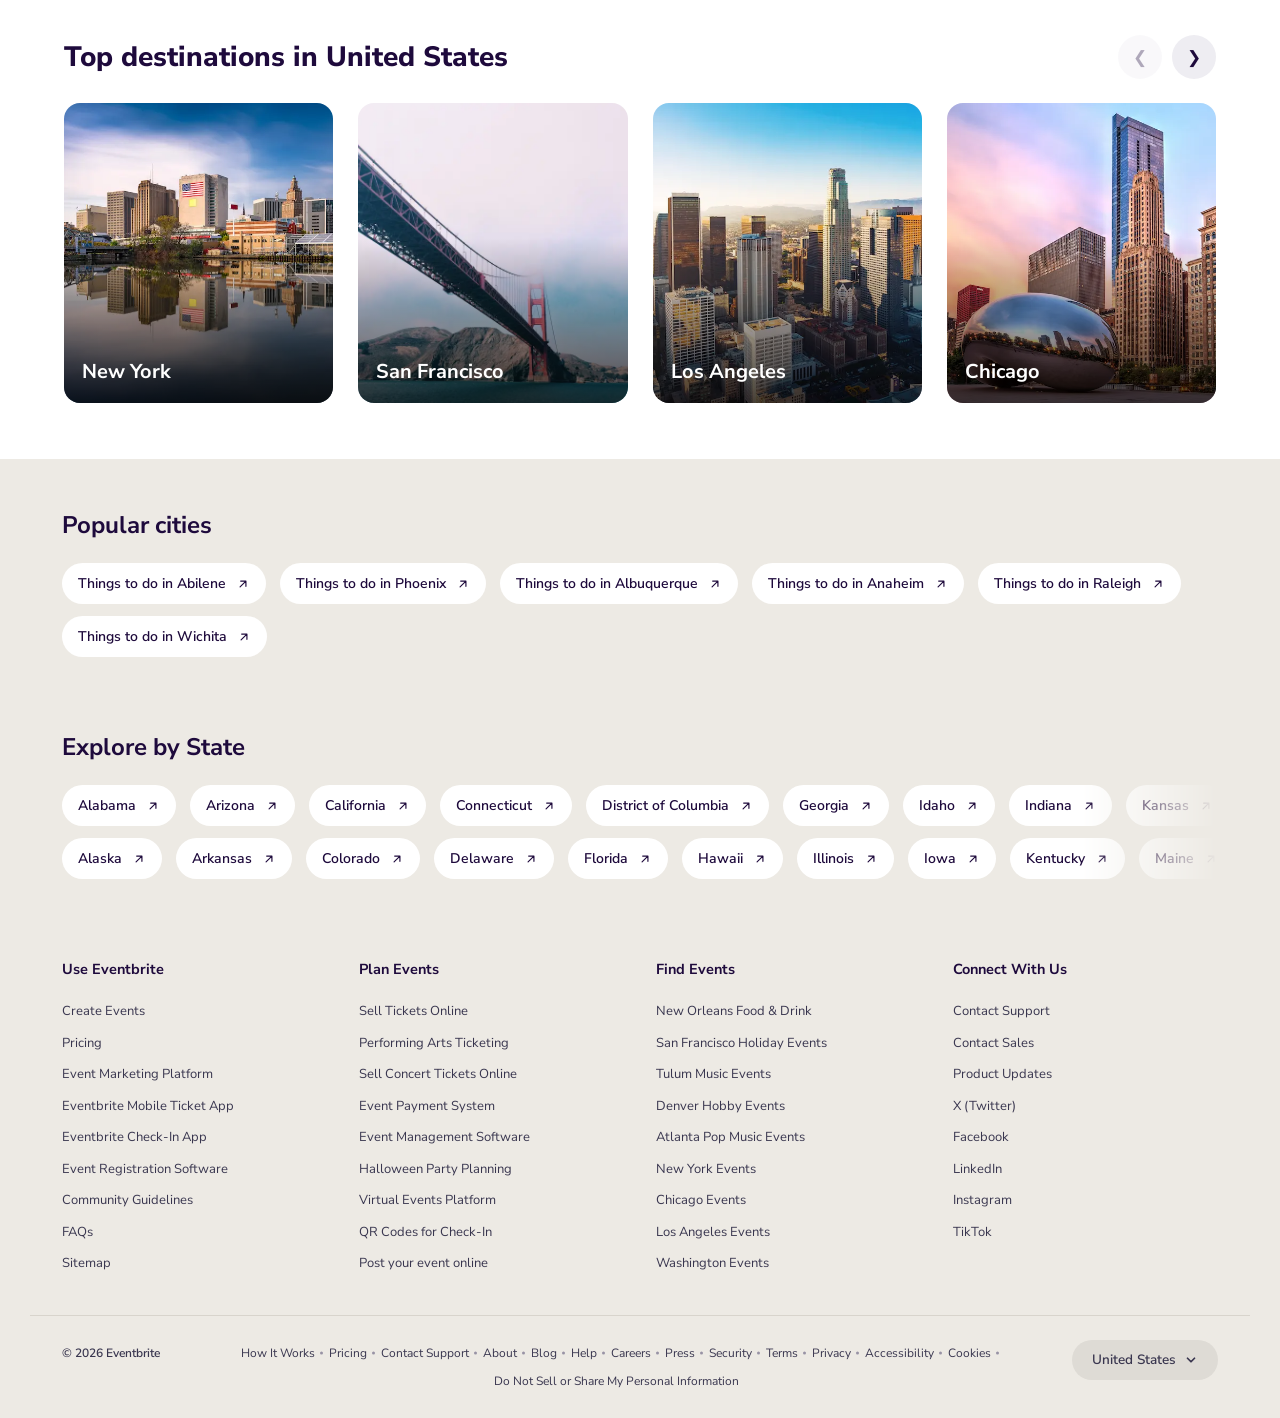
==== commit 55d41984: "Simplify all files: cleaner HTML, CSS, JS + Eventbrite-style sign-in page" ====
--- a/index.html
+++ b/index.html
@@ -3,8 +3,7 @@
 <head>
   <meta charset="UTF-8">
   <meta name="viewport" content="width=device-width, initial-scale=1">
-  <title>Eventbrite - Discover the Best Local Events &amp; Things to Do</title>
-  <!-- Google Font closest to Eventbrite's GT Walsheim -->
+  <title>Eventbrite – Discover Events</title>
   <link rel="preconnect" href="https://fonts.googleapis.com">
   <link rel="preconnect" href="https://fonts.gstatic.com" crossorigin>
   <link href="https://fonts.googleapis.com/css2?family=Nunito+Sans:wght@400;500;600;700;800;900&display=swap" rel="stylesheet">
@@ -12,451 +11,423 @@
 </head>
 <body>
 
-  <!-- ================= HEADER (YOUR PART) ================= -->
-  <header class="header">
+<!-- ===== HEADER ===== -->
+<header class="header">
+
+  <!-- Logo -->
+  <a href="#" class="logo" aria-label="Eventbrite home">
+    <svg viewBox="0 0 36 36" width="34" height="34" fill="none" aria-hidden="true">
+      <circle cx="18" cy="18" r="18" fill="#f05537"/>
+      <path d="M11 14h14M11 18h9M11 22h14" stroke="#fff" stroke-width="2.5" stroke-linecap="round"/>
+    </svg>
+    <span>eventbrite</span>
+  </a>
+
+  <!-- Search -->
+  <form class="search" role="search" onsubmit="return false">
+    <div class="search__field">
+      <svg class="search__icon" viewBox="0 0 24 24" width="20" height="20" aria-hidden="true">
+        <path fill="none" stroke="#6f7287" stroke-width="2" stroke-linecap="round" d="M11 4a7 7 0 1 0 0 14 7 7 0 0 0 0-14zm5 12 5 5"/>
+      </svg>
+      <input type="text" id="searchInput" placeholder="Search events" aria-label="Search events">
+    </div>
+    <div class="search__divider"></div>
+    <div class="search__field search__field--location">
+      <svg class="search__icon" viewBox="0 0 24 24" width="18" height="18" aria-hidden="true">
+        <path fill="#6f7287" d="M12 2a7 7 0 0 0-7 7c0 5.25 7 13 7 13s7-7.75 7-13a7 7 0 0 0-7-7zm0 9.5a2.5 2.5 0 1 1 0-5 2.5 2.5 0 0 1 0 5z"/>
+      </svg>
+      <input type="text" id="locationInput" value="Ahmadābād" aria-label="Location">
+    </div>
+    <button type="submit" class="search__btn" id="searchBtn" aria-label="Search">
+      <svg viewBox="0 0 24 24" width="18" height="18" aria-hidden="true">
+        <path fill="none" stroke="#fff" stroke-width="2.5" stroke-linecap="round" d="M11 4a7 7 0 1 0 0 14 7 7 0 0 0 0-14zm5 12 5 5"/>
+      </svg>
+    </button>
+  </form>
+
+  <!-- Mobile hamburger -->
+  <button class="menu-toggle" id="menuToggle" aria-label="Open menu" aria-expanded="false">
+    <svg viewBox="0 0 24 24" width="24" height="24" fill="none" stroke="currentColor" stroke-width="2" stroke-linecap="round" aria-hidden="true">
+      <line x1="3" y1="6" x2="21" y2="6"/><line x1="3" y1="12" x2="21" y2="12"/><line x1="3" y1="18" x2="21" y2="18"/>
+    </svg>
+  </button>
+
+  <!-- Nav links -->
+  <nav class="nav" id="nav">
+    <a href="#" class="nav__link">Updates</a>
+    <a href="#" class="nav__link">Find Events</a>
+    <a href="#" class="nav__link nav__create">Create Events</a>
+
+    <!-- Help dropdown -->
+    <div class="dropdown">
+      <button class="dropdown__btn nav__link" id="helpBtn" aria-expanded="false">
+        Help Center
+        <svg viewBox="0 0 24 24" width="14" height="14" fill="none" stroke="currentColor" stroke-width="2.5" stroke-linecap="round" aria-hidden="true">
+          <path d="M6 9l6 6 6-6"/>
+        </svg>
+      </button>
+      <ul class="dropdown__menu" id="helpMenu" role="menu">
+        <li><a href="#" role="menuitem">Visit Help Center</a></li>
+        <li><a href="#" role="menuitem">Contact support</a></li>
+        <li><a href="#" role="menuitem">Organizer help</a></li>
+      </ul>
+    </div>
+
+    <a href="#" class="nav__link">Find my tickets</a>
+    <button type="button" class="nav__link nav__signin" id="openSignin">Sign in</button>
+  </nav>
+</header>
+
+<main>
+
+  <!-- ===== HERO ===== -->
+  <section class="hero" aria-label="Hero banner">
+    <img src="hero-music.jpg" alt="Singer performing live on stage" class="hero__img" loading="eager" fetchpriority="high">
+    <div class="hero__overlay" aria-hidden="true"></div>
+    <div class="hero__text">
+      <span class="hero__tag">GET INTO IT</span>
+      <h1 class="hero__heading">
+        <span class="hero__line hero__line--1">FROM POP BALLADS</span>
+        <span class="hero__line hero__line--2">TO EMO ENCORES</span>
+      </h1>
+      <a href="#" class="hero__btn">Get Into Live Music</a>
+    </div>
+  </section>
+
+  <!-- ===== CATEGORIES ===== -->
+  <section class="categories" aria-label="Browse by category">
+    <a href="#" class="category"><span class="category__icon">🎤</span><span class="category__label">Music</span></a>
+    <a href="#" class="category"><span class="category__icon">🪩</span><span class="category__label">Nightlife</span></a>
+    <a href="#" class="category"><span class="category__icon">🎭</span><span class="category__label">Performing &amp; Visual Arts</span></a>
+    <a href="#" class="category"><span class="category__icon">🎉</span><span class="category__label">Holidays</span></a>
+    <a href="#" class="category"><span class="category__icon">💬</span><span class="category__label">Dating</span></a>
+    <a href="#" class="category"><span class="category__icon">🎮</span><span class="category__label">Hobbies</span></a>
+    <a href="#" class="category"><span class="category__icon">💼</span><span class="category__label">Business</span></a>
+    <a href="#" class="category"><span class="category__icon">🍹</span><span class="category__label">Food &amp; Drink</span></a>
+  </section>
+
+  <!-- ===== EVENTS SECTION ===== -->
+  <section id="middle-section">
+
+    <div class="events-container">
+
+      <!-- Heading + tabs -->
+      <div class="top-section">
+        <h1>Discover events in <span>Ahmedabad</span> <span class="dropdown">⌄</span></h1>
+        <nav class="tabs">
+          <button class="tab active">All</button>
+          <button class="tab">For you</button>
+          <button class="tab">Today</button>
+          <button class="tab">This weekend</button>
+        </nav>
+      </div>
+
+      <!-- Event cards grid -->
+      <main class="events-grid">
+
+        <div class="event-card">
+          <div class="image-wrapper"><img src="images/event1.jpg" alt="Grief Gab event"></div>
+          <div class="event-heading">
+            <h2>Grief Gab | On Air: Audio-Only Grief Conversations</h2>
+            <div class="event-actions"><button title="Share">⇧</button><button title="Favourite">♡</button></div>
+          </div>
+          <p class="event-date">Today • 7:00 PM GMT+5:30</p>
+          <p class="event-venue">Online Event</p>
+          <p class="event-price">Free</p>
+          <p class="event-promo">Promoted</p>
+        </div>
+
+        <div class="event-card">
+          <div class="image-wrapper"><img src="images/event2.jpg" alt="Event in Ahmedabad"></div>
+          <div class="event-heading">
+            <h2>Event in Ahmedabad Fun and Joy</h2>
+            <div class="event-actions"><button title="Share">⇧</button><button title="Favourite">♡</button></div>
+          </div>
+          <p class="event-date">Mon, Dec 7 • 10:00 AM</p>
+          <p class="event-venue">Ghodasar Canal Road</p>
+          <p class="event-price">From $2.91</p>
+        </div>
+
+        <div class="event-card">
+          <div class="image-wrapper"><img src="images/event3.jpg" alt="MSME Business Summit"></div>
+          <div class="event-heading">
+            <h2>MSME Business Summit 2026 | Ahmedabad</h2>
+            <div class="event-actions"><button title="Share">⇧</button><button title="Favourite">♡</button></div>
+          </div>
+          <p class="event-date">Sat, Dec 12 • 8:30 AM</p>
+          <p class="event-venue">Welcomhotel By ITC Hotels, Ashram Road</p>
+          <p class="event-price">From $20.46</p>
+        </div>
+
+        <div class="event-card">
+          <div class="image-wrapper"><img src="images/event4.jpg" alt="Unleash Your Greatness"></div>
+          <div class="event-heading">
+            <h2>UNLEASH YOUR GREATNESS</h2>
+            <div class="event-actions"><button title="Share">⇧</button><button title="Favourite">♡</button></div>
+          </div>
+          <p class="event-date">Today • 11:30 PM GMT+5:30</p>
+          <p class="event-venue">Ahmedabad</p>
+          <p class="event-price">From $268.61</p>
+          <p class="event-promo">Promoted</p>
+        </div>
+
+        <div class="event-card">
+          <div class="image-wrapper"><img src="images/event5.jpg" alt="Global Startup Summit"></div>
+          <div class="event-heading">
+            <h2>Global Startup Summit 2026 | Ahmedabad</h2>
+            <div class="event-actions"><button title="Share">⇧</button><button title="Favourite">♡</button></div>
+          </div>
+          <p class="event-date">Sat, Dec 12 • 8:30 AM</p>
+          <p class="event-venue">Welcomhotel By ITC Hotels, Ashram Road</p>
+          <p class="event-price">From $20.46</p>
+        </div>
+
+        <div class="event-card">
+          <div class="image-wrapper"><img src="images/event6.jpg" alt="TechAI India Summit"></div>
+          <div class="event-heading">
+            <h2>TechAI India Summit – Ahmedabad 2026</h2>
+            <div class="event-actions"><button title="Share">⇧</button><button title="Favourite">♡</button></div>
+          </div>
+          <p class="event-date">Sat, Dec 12 • 8:30 AM</p>
+          <p class="event-venue">Welcomhotel By ITC Hotels, Ashram Road</p>
+          <p class="event-price">From $20.46</p>
+        </div>
+
+        <div class="event-card">
+          <div class="image-wrapper"><img src="images/event7.jpg" alt="International D2C Conclave"></div>
+          <div class="event-heading">
+            <h2>International D2C Conclave 2026 | Ahmedabad</h2>
+            <div class="event-actions"><button title="Share">⇧</button><button title="Favourite">♡</button></div>
+          </div>
+          <p class="event-date">Sat, Dec 12 • 8:30 AM</p>
+          <p class="event-venue">Welcomhotel By ITC Hotels, Ashram Road</p>
+          <p class="event-price">From $20.46</p>
+        </div>
+
+        <div class="event-card">
+          <div class="image-wrapper"><img src="images/event8.jpg" alt="EFY Expo Gujarat"></div>
+          <div class="event-heading">
+            <h2>EFY Expo Gujarat | 3-5 December 2026</h2>
+            <div class="event-actions"><button title="Share">⇧</button><button title="Favourite">♡</button></div>
+          </div>
+          <p class="event-date">Thu, Dec 3 • 10:00 AM</p>
+          <p class="event-venue">Helipad Exhibition Centre, Gate 3</p>
+          <p class="event-price">Free</p>
+        </div>
+
+      </main>
+    </div>
+
+    <!-- ===== DESTINATIONS CAROUSEL ===== -->
+    <section class="destinations-section">
+      <div class="destinations-header">
+        <h2 class="section-title">Top destinations in United States</h2>
+        <div class="carousel-controls">
+          <button class="carousel-btn" id="prevBtn" aria-label="Previous">❮</button>
+          <button class="carousel-btn" id="nextBtn" aria-label="Next">❯</button>
+        </div>
+      </div>
+      <div class="destinations-grid" id="destinationsGrid">
+        <div class="destination-card"><img src="images/newyork.jpg" alt="New York"><h3>New York</h3></div>
+        <div class="destination-card"><img src="images/sanfrancisco.jpg" alt="San Francisco"><h3>San Francisco</h3></div>
+        <div class="destination-card"><img src="images/losangeles.jpg" alt="Los Angeles"><h3>Los Angeles</h3></div>
+        <div class="destination-card"><img src="images/chicago.jpg" alt="Chicago"><h3>Chicago</h3></div>
+        <div class="destination-card"><img src="images/washington.jpg" alt="Washington DC"><h3>Washington DC</h3></div>
+        <div class="destination-card"><img src="images/lasvegas.jpg" alt="Las Vegas"><h3>Las Vegas</h3></div>
+        <div class="destination-card"><img src="images/miami.jpg" alt="Miami"><h3>Miami</h3></div>
+        <div class="destination-card"><img src="images/boston.jpg" alt="Boston"><h3>Boston</h3></div>
+      </div>
+    </section>
+
+  </section><!-- /middle-section -->
+</main>
+
+<!-- ===== FOOTER ===== -->
+<footer id="footer-section" class="ef">
+  <div class="ef__wrap">
+    <h2 class="ef__title">Popular cities</h2>
+    <div class="ef__chips" id="efCities"></div>
+    <h2 class="ef__title ef__title--state">Explore by State</h2>
+    <div class="ef__scroll" id="efStates">
+      <div class="ef__chips ef__chips--row" id="efStatesRow1"></div>
+      <div class="ef__chips ef__chips--row" id="efStatesRow2"></div>
+    </div>
+  </div>
+
+  <div class="ef__cols">
+    <div>
+      <h3>Use Eventbrite</h3>
+      <ul>
+        <li><a href="#">Create Events</a></li>
+        <li><a href="#">Pricing</a></li>
+        <li><a href="#">Event Marketing Platform</a></li>
+        <li><a href="#">Eventbrite Mobile Ticket App</a></li>
+        <li><a href="#">Eventbrite Check-In App</a></li>
+        <li><a href="#">Event Registration Software</a></li>
+        <li><a href="#">Community Guidelines</a></li>
+        <li><a href="#">FAQs</a></li>
+        <li><a href="#">Sitemap</a></li>
+      </ul>
+    </div>
+    <div>
+      <h3>Plan Events</h3>
+      <ul>
+        <li><a href="#">Sell Tickets Online</a></li>
+        <li><a href="#">Performing Arts Ticketing</a></li>
+        <li><a href="#">Sell Concert Tickets Online</a></li>
+        <li><a href="#">Event Payment System</a></li>
+        <li><a href="#">Event Management Software</a></li>
+        <li><a href="#">Halloween Party Planning</a></li>
+        <li><a href="#">Virtual Events Platform</a></li>
+        <li><a href="#">QR Codes for Check-In</a></li>
+        <li><a href="#">Post your event online</a></li>
+      </ul>
+    </div>
+    <div>
+      <h3>Find Events</h3>
+      <ul>
+        <li><a href="#">New Orleans Food &amp; Drink</a></li>
+        <li><a href="#">San Francisco Holiday Events</a></li>
+        <li><a href="#">Tulum Music Events</a></li>
+        <li><a href="#">Denver Hobby Events</a></li>
+        <li><a href="#">Atlanta Pop Music Events</a></li>
+        <li><a href="#">New York Events</a></li>
+        <li><a href="#">Chicago Events</a></li>
+        <li><a href="#">Los Angeles Events</a></li>
+        <li><a href="#">Washington Events</a></li>
+      </ul>
+    </div>
+    <div>
+      <h3>Connect With Us</h3>
+      <ul>
+        <li><a href="#">Contact Support</a></li>
+        <li><a href="#">Contact Sales</a></li>
+        <li><a href="#">Product Updates</a></li>
+        <li><a href="#">X (Twitter)</a></li>
+        <li><a href="#">Facebook</a></li>
+        <li><a href="#">LinkedIn</a></li>
+        <li><a href="#">Instagram</a></li>
+        <li><a href="#">TikTok</a></li>
+      </ul>
+    </div>
+  </div>
+
+  <div class="ef__bottom">
+    <span class="ef__copy">&copy; <span id="efYear">2026</span> Eventbrite</span>
+    <nav class="ef__legal" aria-label="Footer legal">
+      <a href="#">How It Works</a><a href="#">Pricing</a><a href="#">Contact Support</a>
+      <a href="#">About</a><a href="#">Blog</a><a href="#">Help</a><a href="#">Careers</a>
+      <a href="#">Press</a><a href="#">Security</a><a href="#">Terms</a><a href="#">Privacy</a>
+      <a href="#">Accessibility</a><a href="#">Cookies</a>
+      <a href="#" class="ef__legal-last">Do Not Sell or Share My Personal Information</a>
+    </nav>
+    <div class="ef__country">
+      <button type="button" id="efCountryBtn" aria-expanded="false">
+        <span id="efCountryLabel">United States</span>
+        <svg viewBox="0 0 24 24" width="14" height="14" aria-hidden="true">
+          <path fill="none" stroke="currentColor" stroke-width="3" stroke-linecap="round" stroke-linejoin="round" d="M6 9l6 6 6-6"/>
+        </svg>
+      </button>
+      <ul id="efCountryMenu" class="ef__country-menu">
+        <li>United States</li><li>India</li><li>United Kingdom</li><li>Canada</li>
+        <li>Australia</li><li>Germany</li><li>France</li><li>Spain</li>
+      </ul>
+    </div>
+  </div>
+</footer>
+
+<!-- ===== SIGN-IN MODAL ===== -->
+<div class="si2-overlay" id="signinOverlay" role="dialog" aria-modal="true" aria-label="Sign in">
+  <div class="si2-card">
+
+    <!-- Close -->
+    <button class="si2-close" id="closeSignin" aria-label="Close">
+      <svg viewBox="0 0 24 24" width="20" height="20" fill="none" stroke="currentColor" stroke-width="2.5" stroke-linecap="round" aria-hidden="true">
+        <path d="M18 6L6 18M6 6l12 12"/>
+      </svg>
+    </button>
 
     <!-- Logo -->
-    <a href="#" class="logo" aria-label="Eventbrite home">
-      <svg viewBox="0 0 36 36" width="34" height="34" aria-hidden="true" fill="none">
+    <div class="si2-logo" aria-hidden="true">
+      <svg viewBox="0 0 36 36" width="26" height="26" fill="none">
         <circle cx="18" cy="18" r="18" fill="#f05537"/>
         <path d="M11 14h14M11 18h9M11 22h14" stroke="#fff" stroke-width="2.5" stroke-linecap="round"/>
       </svg>
       <span>eventbrite</span>
-    </a>
-
-    <!-- Search bar -->
-    <form class="search" role="search" onsubmit="return false">
-      <div class="search__field">
-        <svg class="search__icon" viewBox="0 0 24 24" width="20" height="20" aria-hidden="true">
-          <path fill="none" stroke="#6f7287" stroke-width="2" stroke-linecap="round" d="M11 4a7 7 0 1 0 0 14 7 7 0 0 0 0-14zm5 12 5 5"/>
-        </svg>
-        <input type="text" id="searchInput" placeholder="Search events" aria-label="Search events">
-      </div>
-      <div class="search__divider"></div>
-      <div class="search__field search__field--location">
-        <svg class="search__icon" viewBox="0 0 24 24" width="18" height="18" aria-hidden="true">
-          <path fill="#6f7287" d="M12 2a7 7 0 0 0-7 7c0 5.25 7 13 7 13s7-7.75 7-13a7 7 0 0 0-7-7zm0 9.5a2.5 2.5 0 1 1 0-5 2.5 2.5 0 0 1 0 5z"/>
-        </svg>
-        <input type="text" id="locationInput" value="Ahmadābād" aria-label="Location">
-      </div>
-      <button type="submit" class="search__btn" id="searchBtn" aria-label="Search">
-        <svg viewBox="0 0 24 24" width="18" height="18" aria-hidden="true">
-          <path fill="none" stroke="#fff" stroke-width="2.5" stroke-linecap="round" d="M11 4a7 7 0 1 0 0 14 7 7 0 0 0 0-14zm5 12 5 5"/>
-        </svg>
-      </button>
-    </form>
-
-    <!-- Hamburger (mobile only) -->
-    <button class="menu-toggle" id="menuToggle" aria-label="Open menu" aria-expanded="false">
-      <svg viewBox="0 0 24 24" width="24" height="24" fill="none" stroke="currentColor" stroke-width="2" stroke-linecap="round">
-        <line x1="3" y1="6" x2="21" y2="6"/><line x1="3" y1="12" x2="21" y2="12"/><line x1="3" y1="18" x2="21" y2="18"/>
-      </svg>
-    </button>
-
-    <!-- Nav -->
-    <nav class="nav" id="nav">
-      <a href="#" class="nav__link">Updates</a>
-      <a href="#" class="nav__link">Find Events</a>
-      <a href="#" class="nav__link nav__create">Create Events</a>
-
-      <div class="dropdown">
-        <button class="dropdown__btn nav__link" id="helpBtn" aria-expanded="false">
-          Help Center
-          <svg viewBox="0 0 24 24" width="14" height="14" aria-hidden="true" fill="none" stroke="currentColor" stroke-width="2.5" stroke-linecap="round" stroke-linejoin="round">
-            <path d="M6 9l6 6 6-6"/>
+    </div>
+
+    <!-- Step 1: Email -->
+    <div class="si2-step" id="mStepEmail">
+      <h2 class="si2-title">Welcome!<br>What's your email?</h2>
+      <form id="mFormEmail" novalidate class="si2-form">
+        <div class="si2-field" id="mFEmail">
+          <input class="si2-input" type="email" id="mEmailInput" placeholder="Email" autocomplete="email" required>
+          <span class="si2-err" id="mErrEmail" aria-live="polite"></span>
+        </div>
+        <button type="submit" class="si2-btn-primary">
+          <span class="si2-btn-label">Continue</span>
+          <span class="si2-spinner" aria-hidden="true"></span>
+        </button>
+      </form>
+      <div class="si2-divider"><span>Or sign in with</span></div>
+      <p class="si2-terms">
+        By clicking Continue or the icons below, you agree to Eventbrite's
+        <a href="#" class="si2-link">Terms of Service</a> and <a href="#" class="si2-link">Privacy Policy</a>.
+      </p>
+      <div class="si2-socials">
+        <button type="button" class="si2-social-btn" aria-label="Continue with Apple">
+          <svg viewBox="0 0 24 24" width="22" height="22" fill="currentColor" aria-hidden="true"><path d="M17.05 20.28c-.98.95-2.05.8-3.08.35-1.09-.46-2.09-.48-3.24 0-1.44.62-2.2.44-3.06-.35C2.79 15.25 3.51 7.7 9.05 7.4c1.4.07 2.38.73 3.19.73.98 0 2.82-.9 4.75-.77 1.09.05 3.65.44 4.72 2.98-5.08 3.33-3.1 8.65 1.34 9.94zM12.03 7.25c-.15-2.23 1.66-4.07 3.74-4.25.29 2.58-2.34 4.5-3.74 4.25z"/></svg>
+        </button>
+        <button type="button" class="si2-social-btn" aria-label="Continue with Google">
+          <svg viewBox="0 0 24 24" width="22" height="22" aria-hidden="true">
+            <path fill="#4285F4" d="M22.56 12.25c0-.78-.07-1.53-.2-2.25H12v4.26h5.92c-.26 1.37-1.04 2.53-2.21 3.31v2.77h3.57c2.08-1.92 3.28-4.74 3.28-8.09z"/>
+            <path fill="#34A853" d="M12 23c2.97 0 5.46-.98 7.28-2.66l-3.57-2.77c-.98.66-2.23 1.06-3.71 1.06-2.86 0-5.29-1.93-6.16-4.53H2.18v2.84C3.99 20.53 7.7 23 12 23z"/>
+            <path fill="#FBBC05" d="M5.84 14.09c-.22-.66-.35-1.36-.35-2.09s.13-1.43.35-2.09V7.07H2.18C1.43 8.55 1 10.22 1 12s.43 3.45 1.18 4.93l3.66-2.84z"/>
+            <path fill="#EA4335" d="M12 5.38c1.62 0 3.06.56 4.21 1.64l3.15-3.15C17.45 2.09 14.97 1 12 1 7.7 1 3.99 3.47 2.18 7.07l3.66 2.84c.87-2.6 3.3-4.53 6.16-4.53z"/>
           </svg>
         </button>
-        <ul class="dropdown__menu" id="helpMenu" role="menu">
-          <li><a href="#" role="menuitem">Visit Help Center</a></li>
-          <li><a href="#" role="menuitem">Contact support</a></li>
-          <li><a href="#" role="menuitem">Organizer help</a></li>
-        </ul>
+        <button type="button" class="si2-social-btn" aria-label="Continue with Facebook">
+          <svg viewBox="0 0 24 24" width="22" height="22" aria-hidden="true"><path fill="#1877F2" d="M24 12.073C24 5.405 18.627 0 12 0S0 5.405 0 12.073C0 18.1 4.388 23.094 10.125 24v-8.437H7.078v-3.49h3.047V9.41c0-3.025 1.792-4.697 4.533-4.697 1.312 0 2.686.235 2.686.235v2.97h-1.513c-1.491 0-1.956.93-1.956 1.886v2.27h3.328l-.532 3.49h-2.796V24C19.612 23.094 24 18.1 24 12.073z"/></svg>
+        </button>
       </div>
-
-      <a href="#" class="nav__link">Find my tickets</a>
-      <a href="#" class="nav__link nav__signin">Sign in</a>
-    </nav>
-  </header>
-
-  <main>
-    <!-- ================= HERO (YOUR PART) ================= -->
-    <section class="hero" aria-label="Hero banner">
-
-      <!-- Local hero image (singer on stage) -->
-      <img
-        src="hero-music.jpg"
-        alt="Singer performing live on stage"
-        class="hero__img"
-        loading="eager"
-        fetchpriority="high"
-      >
-
-      <!-- Left-dark gradient overlay — keeps text readable -->
-      <div class="hero__overlay" aria-hidden="true"></div>
-
-      <!-- Text content -->
-      <div class="hero__text">
-        <span class="hero__tag">GET INTO IT</span>
-        <h1 class="hero__heading">
-          <span class="hero__line hero__line--1">FROM POP BALLADS</span>
-          <span class="hero__line hero__line--2">TO EMO ENCORES</span>
-        </h1>
-        <a href="#" class="hero__btn">Get Into Live Music</a>
-      </div>
-
-    </section>
-
-    <!-- ================= CATEGORIES (YOUR PART) ================= -->
-    <section class="categories" aria-label="Browse by category">
-      <a href="#" class="category">
-        <span class="category__icon">🎤</span>
-        <span class="category__label">Music</span>
-      </a>
-      <a href="#" class="category">
-        <span class="category__icon">🪩</span>
-        <span class="category__label">Nightlife</span>
-      </a>
-      <a href="#" class="category">
-        <span class="category__icon">🎭</span>
-        <span class="category__label">Performing &amp; Visual Arts</span>
-      </a>
-      <a href="#" class="category">
-        <span class="category__icon">🎉</span>
-        <span class="category__label">Holidays</span>
-      </a>
-      <a href="#" class="category">
-        <span class="category__icon">💬</span>
-        <span class="category__label">Dating</span>
-      </a>
-      <a href="#" class="category">
-        <span class="category__icon">🎮</span>
-        <span class="category__label">Hobbies</span>
-      </a>
-      <a href="#" class="category">
-        <span class="category__icon">💼</span>
-        <span class="category__label">Business</span>
-      </a>
-      <a href="#" class="category">
-        <span class="category__icon">🍹</span>
-        <span class="category__label">Food &amp; Drink</span>
-      </a>
-    </section>
-
-    <!-- ================= MIDDLE SECTION: TEAMMATE 2 ================= -->
-    <section id="middle-section">
-
-      <!-- Events Container -->
-      <div class="events-container">
-
-        <!-- Heading and Location -->
-        <div class="top-section">
-          <h1>Discover events in <span>Ahmedabad</span> <span class="dropdown">⌄</span></h1>
-
-          <!-- Event Category Tabs -->
-          <nav class="tabs">
-            <button class="tab active">All</button>
-            <button class="tab">For you</button>
-            <button class="tab">Today</button>
-            <button class="tab">This weekend</button>
-          </nav>
-        </div>
-
-        <!-- Event Cards Grid -->
-        <main class="events-grid">
-
-          <!-- Event 1 -->
-          <div class="event-card">
-            <div class="image-wrapper">
-              <img src="images/event1.jpg" alt="Grief Gab event">
-            </div>
-            <div class="event-heading">
-              <h2>Grief Gab | On Air: Audio-Only Grief Conversations</h2>
-              <div class="event-actions">
-                <button title="Share">⇧</button>
-                <button title="Favourite">♡</button>
-              </div>
-            </div>
-            <p class="event-date">Today • 7:00 PM GMT+5:30</p>
-            <p class="event-venue">Online Event</p>
-            <p class="event-price">Free</p>
-            <p class="event-promo">Promoted</p>
-          </div>
-
-          <!-- Event 2 -->
-          <div class="event-card">
-            <div class="image-wrapper">
-              <img src="images/event2.jpg" alt="Event in Ahmedabad">
-            </div>
-            <div class="event-heading">
-              <h2>Event in Ahmedabad Fun and Joy</h2>
-              <div class="event-actions">
-                <button title="Share">⇧</button>
-                <button title="Favourite">♡</button>
-              </div>
-            </div>
-            <p class="event-date">Mon, Dec 7 • 10:00 AM</p>
-            <p class="event-venue">Ghodasar Canal Road</p>
-            <p class="event-price">From $2.91</p>
-          </div>
-
-          <!-- Event 3 -->
-          <div class="event-card">
-            <div class="image-wrapper">
-              <img src="images/event3.jpg" alt="MSME Business Summit">
-            </div>
-            <div class="event-heading">
-              <h2>MSME Business Summit 2026 | Ahmedabad</h2>
-              <div class="event-actions">
-                <button title="Share">⇧</button>
-                <button title="Favourite">♡</button>
-              </div>
-            </div>
-            <p class="event-date">Sat, Dec 12 • 8:30 AM</p>
-            <p class="event-venue">Welcomhotel By ITC Hotels, Ashram Road, Ahmedabad</p>
-            <p class="event-price">From $20.46</p>
-          </div>
-
-          <!-- Event 4 -->
-          <div class="event-card">
-            <div class="image-wrapper">
-              <img src="images/event4.jpg" alt="Unleash Your Greatness">
-            </div>
-            <div class="event-heading">
-              <h2>UNLEASH YOUR GREATNESS</h2>
-              <div class="event-actions">
-                <button title="Share">⇧</button>
-                <button title="Favourite">♡</button>
-              </div>
-            </div>
-            <p class="event-date">Today • 11:30 PM GMT+5:30</p>
-            <p class="event-venue">Ahmedabad</p>
-            <p class="event-price">From $268.61</p>
-            <p class="event-promo">Promoted</p>
-          </div>
-
-          <!-- Event 5 -->
-          <div class="event-card">
-            <div class="image-wrapper">
-              <img src="images/event5.jpg" alt="Global Startup Summit">
-            </div>
-            <div class="event-heading">
-              <h2>Global Startup Summit 2026 | Ahmedabad</h2>
-              <div class="event-actions">
-                <button title="Share">⇧</button>
-                <button title="Favourite">♡</button>
-              </div>
-            </div>
-            <p class="event-date">Sat, Dec 12 • 8:30 AM</p>
-            <p class="event-venue">Welcomhotel By ITC Hotels, Ashram Road, Ahmedabad</p>
-            <p class="event-price">From $20.46</p>
-          </div>
-
-          <!-- Event 6 -->
-          <div class="event-card">
-            <div class="image-wrapper">
-              <img src="images/event6.jpg" alt="TechAI India Summit">
-            </div>
-            <div class="event-heading">
-              <h2>TechAI India Summit – Ahmedabad 2026</h2>
-              <div class="event-actions">
-                <button title="Share">⇧</button>
-                <button title="Favourite">♡</button>
-              </div>
-            </div>
-            <p class="event-date">Sat, Dec 12 • 8:30 AM</p>
-            <p class="event-venue">Welcomhotel By ITC Hotels, Ashram Road, Ahmedabad</p>
-            <p class="event-price">From $20.46</p>
-          </div>
-
-          <!-- Event 7 -->
-          <div class="event-card">
-            <div class="image-wrapper">
-              <img src="images/event7.jpg" alt="International D2C Conclave">
-            </div>
-            <div class="event-heading">
-              <h2>International D2C Conclave 2026 | Ahmedabad</h2>
-              <div class="event-actions">
-                <button title="Share">⇧</button>
-                <button title="Favourite">♡</button>
-              </div>
-            </div>
-            <p class="event-date">Sat, Dec 12 • 8:30 AM</p>
-            <p class="event-venue">Welcomhotel By ITC Hotels, Ashram Road, Ahmedabad</p>
-            <p class="event-price">From $20.46</p>
-          </div>
-
-          <!-- Event 8 -->
-          <div class="event-card">
-            <div class="image-wrapper">
-              <img src="images/event8.jpg" alt="EFY Expo Gujarat">
-            </div>
-            <div class="event-heading">
-              <h2>EFY Expo Gujarat | 3-5 December 2026</h2>
-              <div class="event-actions">
-                <button title="Share">⇧</button>
-                <button title="Favourite">♡</button>
-              </div>
-            </div>
-            <p class="event-date">Thu, Dec 3 • 10:00 AM</p>
-            <p class="event-venue">Helipad Exhibition Centre, Gate 3</p>
-            <p class="event-price">Free</p>
-          </div>
-
-        </main><!-- /events-grid -->
-      </div><!-- /events-container -->
-
-      <!-- Top Destinations Section -->
-      <section class="destinations-section">
-        <div class="destinations-header">
-          <h2 class="section-title">Top destinations in United States</h2>
-          <div class="carousel-controls">
-            <button class="carousel-btn" id="prevBtn" aria-label="Previous">❮</button>
-            <button class="carousel-btn" id="nextBtn" aria-label="Next">❯</button>
-          </div>
-        </div>
-
-        <div class="destinations-grid" id="destinationsGrid">
-          <div class="destination-card">
-            <img src="images/newyork.jpg" alt="New York">
-            <h3>New York</h3>
-          </div>
-          <div class="destination-card">
-            <img src="images/sanfrancisco.jpg" alt="San Francisco">
-            <h3>San Francisco</h3>
-          </div>
-          <div class="destination-card">
-            <img src="images/losangeles.jpg" alt="Los Angeles">
-            <h3>Los Angeles</h3>
-          </div>
-          <div class="destination-card">
-            <img src="images/chicago.jpg" alt="Chicago">
-            <h3>Chicago</h3>
-          </div>
-          <div class="destination-card">
-            <img src="images/washington.jpg" alt="Washington DC">
-            <h3>Washington DC</h3>
-          </div>
-          <div class="destination-card">
-            <img src="images/lasvegas.jpg" alt="Las Vegas">
-            <h3>Las Vegas</h3>
-          </div>
-          <div class="destination-card">
-            <img src="images/miami.jpg" alt="Miami">
-            <h3>Miami</h3>
-          </div>
-          <div class="destination-card">
-            <img src="images/boston.jpg" alt="Boston">
-            <h3>Boston</h3>
-          </div>
-        </div>
-      </section><!-- /destinations-section -->
-
-    </section><!-- /middle-section -->
-  </main>
-
-  <!-- ================= FOOTER (TEAMMATE 3) ================= -->
-  <footer id="footer-section" class="ef">
-
-    <div class="ef__wrap">
-      <h2 class="ef__title">Popular cities</h2>
-      <div class="ef__chips" id="efCities"></div>
-
-      <h2 class="ef__title ef__title--state">Explore by State</h2>
-      <div class="ef__scroll" id="efStates">
-        <div class="ef__chips ef__chips--row" id="efStatesRow1"></div>
-        <div class="ef__chips ef__chips--row" id="efStatesRow2"></div>
-      </div>
-    </div>
-
-    <div class="ef__cols">
-      <div>
-        <h3>Use Eventbrite</h3>
-        <ul>
-          <li><a href="#">Create Events</a></li>
-          <li><a href="#">Pricing</a></li>
-          <li><a href="#">Event Marketing Platform</a></li>
-          <li><a href="#">Eventbrite Mobile Ticket App</a></li>
-          <li><a href="#">Eventbrite Check-In App</a></li>
-          <li><a href="#">Eventbrite App Marketplace</a></li>
-          <li><a href="#">Event Registration Software</a></li>
-          <li><a href="#">Community Guidelines</a></li>
-          <li><a href="#">FAQs</a></li>
-          <li><a href="#">Sitemap</a></li>
-        </ul>
-      </div>
-      <div>
-        <h3>Plan Events</h3>
-        <ul>
-          <li><a href="#">Sell Tickets Online</a></li>
-          <li><a href="#">Performing Arts Ticketing Software</a></li>
-          <li><a href="#">Sell Concert Tickets Online</a></li>
-          <li><a href="#">Event Payment System</a></li>
-          <li><a href="#">Solutions for Professional Services</a></li>
-          <li><a href="#">Event Management Software</a></li>
-          <li><a href="#">Halloween Party Planning</a></li>
-          <li><a href="#">Virtual Events Platform</a></li>
-          <li><a href="#">QR Codes for Event Check-In</a></li>
-          <li><a href="#">Post your event online</a></li>
-        </ul>
-      </div>
-      <div>
-        <h3>Find Events</h3>
-        <ul>
-          <li><a href="#">New Orleans Food &amp; Drink Events</a></li>
-          <li><a href="#">San Francisco Holiday Events</a></li>
-          <li><a href="#">Tulum Music Events</a></li>
-          <li><a href="#">Denver Hobby Events</a></li>
-          <li><a href="#">Atlanta Pop Music Events</a></li>
-          <li><a href="#">New York Events</a></li>
-          <li><a href="#">Chicago Events</a></li>
-          <li><a href="#">Events in Dallas Today</a></li>
-          <li><a href="#">Los Angeles Events</a></li>
-          <li><a href="#">Washington Events</a></li>
-        </ul>
-      </div>
-      <div>
-        <h3>Connect With Us</h3>
-        <ul>
-          <li><a href="#">Contact Support</a></li>
-          <li><a href="#">Contact Sales</a></li>
-          <li><a href="#">Product Updates</a></li>
-          <li><a href="#">X</a></li>
-          <li><a href="#">Facebook</a></li>
-          <li><a href="#">LinkedIn</a></li>
-          <li><a href="#">Instagram</a></li>
-          <li><a href="#">TikTok</a></li>
-        </ul>
-      </div>
-    </div>
-
-    <div class="ef__bottom">
-      <span class="ef__copy">&copy; <span id="efYear">2026</span> Eventbrite</span>
-
-      <nav class="ef__legal" aria-label="Footer">
-        <a href="#">How It Works</a><a href="#">Pricing</a><a href="#">Contact Support</a>
-        <a href="#">About</a><a href="#">Blog</a><a href="#">Help</a><a href="#">Careers</a>
-        <a href="#">Press</a><a href="#">Impact</a><a href="#">Security</a><a href="#">Developers</a>
-        <a href="#">Status</a><a href="#">Terms</a><a href="#">Privacy</a><a href="#">Accessibility</a>
-        <a href="#">Cookies</a><a href="#">Privacy Preferences</a>
-        <a href="#" class="ef__legal-last">Do Not Sell or Share My Personal Information</a>
-      </nav>
-
-      <div class="ef__country">
-        <button type="button" id="efCountryBtn" aria-expanded="false">
-          <span id="efCountryLabel">United States</span>
-          <svg viewBox="0 0 24 24" width="14" height="14" aria-hidden="true">
-            <path fill="none" stroke="currentColor" stroke-width="3" stroke-linecap="round" stroke-linejoin="round" d="M6 9l6 6 6-6"/>
-          </svg>
+      <a href="#" class="si2-help-link">Need help finding your tickets?</a>
+    </div>
+
+    <!-- Step 2: Password -->
+    <div class="si2-step si2-step--hidden" id="mStepPassword">
+      <button class="si2-back" id="mBackBtn" type="button" aria-label="Go back">
+        <svg viewBox="0 0 24 24" width="18" height="18" fill="none" stroke="currentColor" stroke-width="2.5" stroke-linecap="round" aria-hidden="true"><path d="M19 12H5M12 5l-7 7 7 7"/></svg>
+      </button>
+      <h2 class="si2-title">Enter your password</h2>
+      <p class="si2-email-display" id="mEmailDisplay"></p>
+      <form id="mFormPassword" novalidate class="si2-form">
+        <div class="si2-field" id="mFPassword">
+          <div class="si2-input-wrap">
+            <input class="si2-input" type="password" id="mPasswordInput" placeholder="Password" autocomplete="current-password" required>
+            <button type="button" class="si2-eye" id="mEyeBtn" aria-label="Show password">
+              <svg class="si2-eye__show" viewBox="0 0 24 24" width="18" height="18" fill="none" stroke="currentColor" stroke-width="2" stroke-linecap="round" aria-hidden="true"><path d="M1 12s4-8 11-8 11 8 11 8-4 8-11 8-11-8-11-8z"/><circle cx="12" cy="12" r="3"/></svg>
+              <svg class="si2-eye__hide" viewBox="0 0 24 24" width="18" height="18" fill="none" stroke="currentColor" stroke-width="2" stroke-linecap="round" aria-hidden="true" style="display:none"><path d="M17.94 17.94A10.07 10.07 0 0 1 12 20c-7 0-11-8-11-8a18.45 18.45 0 0 1 5.06-5.94M9.9 4.24A9.12 9.12 0 0 1 12 4c7 0 11 8 11 8a18.5 18.5 0 0 1-2.16 3.19m-6.72-1.07a3 3 0 1 1-4.24-4.24"/><line x1="1" y1="1" x2="23" y2="23"/></svg>
+            </button>
+          </div>
+          <span class="si2-err" id="mErrPassword" aria-live="polite"></span>
+        </div>
+        <div class="si2-forgot-row"><a href="#" class="si2-link si2-link--sm">Forgot password?</a></div>
+        <button type="submit" class="si2-btn-primary" id="mLoginBtn">
+          <span class="si2-btn-label">Log in</span>
+          <span class="si2-spinner" aria-hidden="true"></span>
         </button>
-        <ul id="efCountryMenu" class="ef__country-menu">
-          <li>United States</li><li>India</li><li>United Kingdom</li><li>Canada</li>
-          <li>Australia</li><li>Germany</li><li>France</li><li>Spain</li>
-        </ul>
-      </div>
-    </div>
-
-  </footer>
-
-  <script src="script.js"></script>
+      </form>
+    </div>
+
+  </div>
+</div>
+
+<!-- Success toast -->
+<div class="si2-toast" id="mainToast" role="status" aria-live="polite">
+  <svg viewBox="0 0 24 24" width="18" height="18" fill="none" stroke="#fff" stroke-width="2.5" stroke-linecap="round" aria-hidden="true"><path d="M20 6L9 17l-5-5"/></svg>
+  Logged in successfully!
+</div>
+
+<script src="script.js"></script>
 </body>
 </html>
--- a/style.css
+++ b/style.css
@@ -1,44 +1,42 @@
 /* ============================================================
-   EVENTBRITE CLONE — style.css  (single combined stylesheet)
+   EVENTBRITE CLONE — style.css
    Sections:
-     1. Tokens & Reset
+     1. Variables & Reset
      2. Header
      3. Hero
      4. Categories
-     5. Middle Section — Events Grid + Destinations Carousel
-     6. Footer
-     7. Responsive (all breakpoints consolidated)
+     5. Events Grid
+     6. Destinations Carousel
+     7. Footer
+     8. Sign-in (page + modal)
+     9. Responsive
    ============================================================ */
 
 
-/* ================================================================
-   1. TOKENS
-   ================================================================ */
+/* ============================================================
+   1. VARIABLES & RESET
+   ============================================================ */
 :root {
-  --eb-orange:      #f05537;
-  --eb-orange-dark: #d1410c;
-  --eb-ink:         #1e0a3c;
-  --eb-muted:       #6f7287;
-  --eb-line:        #eeedf2;
-  --eb-bg:          #f8f7fa;
-  --eb-white:       #ffffff;
-  --header-h:       68px;
-  --page-pad:       clamp(16px, 10.8vw, 156px);
-}
-
-
-/* ================================================================
-   2. RESET
-   ================================================================ */
+  --orange:     #f05537;
+  --orange-dk:  #d1410c;
+  --ink:        #1e0a3c;
+  --muted:      #6f7287;
+  --line:       #eeedf2;
+  --bg:         #f8f7fa;
+  --white:      #ffffff;
+  --header-h:   68px;
+  --page-pad:   clamp(16px, 10.8vw, 156px);
+}
+
 *, *::before, *::after { box-sizing: border-box; margin: 0; padding: 0; }
 html { scroll-behavior: smooth; }
 
 body {
-  font-family: 'Nunito Sans', 'Helvetica Neue', Helvetica, Arial, sans-serif;
+  font-family: 'Nunito Sans', 'Helvetica Neue', Arial, sans-serif;
   font-size: 15px;
   line-height: 1.5;
-  color: var(--eb-ink);
-  background: var(--eb-white);
+  color: var(--ink);
+  background: var(--white);
   -webkit-font-smoothing: antialiased;
 }
 
@@ -48,17 +46,17 @@
 img, svg { display: block; }
 
 
-/* ================================================================
-   3. HEADER
-   ================================================================ */
+/* ============================================================
+   2. HEADER
+   ============================================================ */
 .header {
   display: flex;
   align-items: center;
   gap: 20px;
   height: var(--header-h);
   padding: 0 24px;
-  background: var(--eb-white);
-  border-bottom: 1px solid var(--eb-line);
+  background: var(--white);
+  border-bottom: 1px solid var(--line);
   position: sticky;
   top: 0;
   z-index: 100;
@@ -70,13 +68,11 @@
   align-items: center;
   gap: 6px;
   flex-shrink: 0;
-  color: var(--eb-orange);
+  color: var(--orange);
   font-size: 22px;
   font-weight: 800;
   letter-spacing: -0.6px;
-  line-height: 1;
-}
-.logo svg { flex-shrink: 0; }
+}
 
 /* Search bar */
 .search {
@@ -84,17 +80,15 @@
   align-items: center;
   flex: 0 1 680px;
   height: 46px;
-  border: 1px solid var(--eb-line);
+  border: 1px solid var(--line);
   border-radius: 100px;
-  background: var(--eb-white);
   padding: 0 6px 0 16px;
   transition: border-color 0.15s, box-shadow 0.15s;
 }
 .search:focus-within {
   border-color: #a9a8b3;
-  box-shadow: 0 0 0 3px rgba(240, 85, 55, 0.08);
-}
-
+  box-shadow: 0 0 0 3px rgba(240,85,55,0.08);
+}
 .search__field {
   display: flex;
   align-items: center;
@@ -102,45 +96,38 @@
   flex: 1;
   min-width: 0;
 }
-.search__icon { flex-shrink: 0; }
-
 .search__field input {
   border: none;
   outline: none;
   background: transparent;
   width: 100%;
+  font: inherit;
   font-size: 14.5px;
-  font-family: inherit;
-  font-weight: 500;
-  color: var(--eb-ink);
-  caret-color: var(--eb-orange);
-}
-.search__field input::placeholder { color: var(--eb-muted); font-weight: 400; }
-
+  color: var(--ink);
+  caret-color: var(--orange);
+}
+.search__field input::placeholder { color: var(--muted); }
 .search__divider {
   width: 1px;
   height: 24px;
-  background: var(--eb-line);
+  background: var(--line);
   flex-shrink: 0;
   margin: 0 4px;
 }
-
 .search__field--location { flex: 0 1 190px; padding-left: 12px; }
-
 .search__btn {
   width: 38px;
   height: 38px;
   border-radius: 50%;
-  background: var(--eb-orange-dark);
+  background: var(--orange-dk);
   display: flex;
   align-items: center;
   justify-content: center;
   flex-shrink: 0;
   margin-left: 4px;
-  transition: background 0.15s, transform 0.1s;
-}
-.search__btn:hover  { background: #b23608; }
-.search__btn:active { transform: scale(0.95); }
+  transition: background 0.15s;
+}
+.search__btn:hover { background: #b23608; }
 
 /* Nav */
 .nav {
@@ -150,7 +137,6 @@
   gap: 2px;
   flex-shrink: 0;
 }
-
 .nav__link {
   display: inline-flex;
   align-items: center;
@@ -159,36 +145,28 @@
   border-radius: 6px;
   font-size: 14px;
   font-weight: 600;
-  color: var(--eb-ink);
+  color: var(--ink);
   white-space: nowrap;
   transition: background 0.12s;
 }
-.nav__link:hover { background: var(--eb-bg); }
-
-.nav__create {
-  background: var(--eb-orange) !important;
-  color: var(--eb-white) !important;
-  padding: 8px 14px;
-}
-.nav__create:hover { background: var(--eb-orange-dark) !important; }
-
-.nav__signin { border: 2px solid var(--eb-line); }
+.nav__link:hover   { background: var(--bg); }
+.nav__create       { background: var(--orange) !important; color: var(--white) !important; }
+.nav__create:hover { background: var(--orange-dk) !important; }
+.nav__signin       { border: 2px solid var(--line); }
 .nav__signin:hover { border-color: #a9a8b3; background: transparent; }
 
 /* Help dropdown */
 .dropdown         { position: relative; }
-.dropdown__btn    { display: inline-flex; align-items: center; gap: 4px; }
-
 .dropdown__menu {
   display: none;
   position: absolute;
   right: 0;
   top: calc(100% + 8px);
   min-width: 200px;
-  background: var(--eb-white);
-  border: 1px solid var(--eb-line);
+  background: var(--white);
+  border: 1px solid var(--line);
   border-radius: 10px;
-  box-shadow: 0 8px 28px rgba(30, 10, 60, 0.13);
+  box-shadow: 0 8px 28px rgba(30,10,60,0.13);
   padding: 6px 0;
   z-index: 200;
 }
@@ -200,22 +178,22 @@
   font-weight: 500;
   transition: background 0.1s;
 }
-.dropdown__menu a:hover { background: var(--eb-bg); }
-
-/* Hamburger */
+.dropdown__menu a:hover { background: var(--bg); }
+
+/* Mobile hamburger (hidden on desktop) */
 .menu-toggle {
   display: none;
-  color: var(--eb-ink);
+  color: var(--ink);
   margin-left: auto;
   padding: 6px;
   border-radius: 6px;
 }
-.menu-toggle:hover { background: var(--eb-bg); }
-
-
-/* ================================================================
-   4. HERO
-   ================================================================ */
+.menu-toggle:hover { background: var(--bg); }
+
+
+/* ============================================================
+   3. HERO
+   ============================================================ */
 .hero {
   position: relative;
   margin: 18px var(--page-pad) 0;
@@ -226,35 +204,29 @@
   display: flex;
   align-items: center;
 }
-
 .hero__img {
   position: absolute;
   inset: 0;
   width: 100%;
   height: 100%;
   object-fit: cover;
-  /* Focus on the singer — right/centre area of the warm concert image */
   object-position: 65% center;
   z-index: 0;
 }
-
+/* Dark gradient on the left so text is readable */
 .hero__overlay {
   position: absolute;
   inset: 0;
   z-index: 1;
   pointer-events: none;
-  /* Stronger left-dark gradient for legible text over the warm background */
-  background: linear-gradient(
-    to right,
-    rgba(8, 2, 0, 0.90)  0%,
-    rgba(8, 2, 0, 0.78)  22%,
-    rgba(8, 2, 0, 0.48)  44%,
-    rgba(8, 2, 0, 0.14)  62%,
-    transparent          76%
-  );
-}
-
-/* Text block: clean left-side layout */
+  background: linear-gradient(to right,
+    rgba(8,2,0,0.90) 0%,
+    rgba(8,2,0,0.78) 22%,
+    rgba(8,2,0,0.48) 44%,
+    rgba(8,2,0,0.14) 62%,
+    transparent      76%);
+}
+/* Text block */
 .hero__text {
   position: relative;
   z-index: 2;
@@ -262,15 +234,13 @@
   display: flex;
   flex-direction: column;
   align-items: flex-start;
-  gap: 0;
   max-width: 56%;
 }
-
-/* "GET INTO IT" pill */
+/* Small pink label */
 .hero__tag {
   display: inline-block;
   background: #f9c8ec;
-  color: #1e0a3c;
+  color: var(--ink);
   font-size: 11px;
   font-weight: 800;
   letter-spacing: 2.4px;
@@ -280,7 +250,6 @@
   margin-bottom: 14px;
   white-space: nowrap;
 }
-
 .hero__heading {
   display: flex;
   flex-direction: column;
@@ -288,61 +257,52 @@
   gap: 6px;
   margin: 0;
 }
-
-/* Each coloured pill line */
+/* Coloured gradient text pills */
 .hero__line {
   display: inline-block;
   font-size: 56px;
   font-weight: 900;
   letter-spacing: -2px;
   line-height: 1.07;
-  color: #1e0a3c;
+  color: var(--ink);
   white-space: nowrap;
   padding: 6px 24px 6px 16px;
   border-radius: 4px;
 }
 .hero__line--1 { background: linear-gradient(90deg, #8b9bff 0%, #e8bfe0 50%, #f5c8ea 100%); }
-.hero__line--2 {
-  background: linear-gradient(90deg, #f5c8ea 0%, #e0c0e8 55%, #8b9bff 100%);
-  margin-left: 32px;   /* slight stagger, not excessive */
-}
-
+.hero__line--2 { background: linear-gradient(90deg, #f5c8ea 0%, #e0c0e8 55%, #8b9bff 100%); margin-left: 32px; }
 /* CTA button */
 .hero__btn {
   display: inline-block;
   margin-top: 32px;
-  background: rgba(255, 255, 255, 0.92);
-  color: #1e0a3c;
-  font-family: inherit;
+  background: rgba(255,255,255,0.92);
+  color: var(--ink);
   font-size: 15px;
   font-weight: 700;
-  letter-spacing: 0.2px;
   padding: 14px 36px;
   border-radius: 100px;
-  border: 1.5px solid rgba(255, 255, 255, 0.55);
+  border: 1.5px solid rgba(255,255,255,0.55);
   backdrop-filter: blur(6px);
   -webkit-backdrop-filter: blur(6px);
   transition: background 0.15s, transform 0.15s, box-shadow 0.15s;
 }
 .hero__btn:hover {
-  background: #ffffff;
+  background: #fff;
   transform: translateY(-2px);
-  box-shadow: 0 10px 28px rgba(0, 0, 0, 0.42);
-}
-
-
-/* ================================================================
-   5a. CATEGORIES ROW
-   ================================================================ */
+  box-shadow: 0 10px 28px rgba(0,0,0,0.42);
+}
+
+
+/* ============================================================
+   4. CATEGORIES
+   ============================================================ */
 .categories {
   display: flex;
   justify-content: space-between;
   align-items: flex-start;
   gap: 8px;
   margin: 40px var(--page-pad) 0;
-  padding-bottom: 4px;
-}
-
+}
 .category {
   display: flex;
   flex-direction: column;
@@ -351,44 +311,41 @@
   text-align: center;
   flex: 1;
   max-width: 108px;
-  color: var(--eb-ink);
+  color: var(--ink);
   transition: color 0.15s;
 }
-.category:hover { color: var(--eb-orange); }
-
+.category:hover { color: var(--orange); }
 .category__icon {
   width: 96px;
   height: 96px;
   border-radius: 50%;
-  border: 1px solid var(--eb-line);
-  background: var(--eb-white);
+  border: 1px solid var(--line);
+  background: var(--white);
   display: grid;
   place-items: center;
   font-size: 36px;
   transition: box-shadow 0.2s, transform 0.2s, border-color 0.2s;
 }
 .category:hover .category__icon {
-  box-shadow: 0 4px 16px rgba(30, 10, 60, 0.14);
+  box-shadow: 0 4px 16px rgba(30,10,60,0.14);
   transform: translateY(-3px);
   border-color: #d6d4e0;
 }
 .category.active .category__icon {
-  border-color: var(--eb-orange);
-  box-shadow: 0 0 0 2px rgba(240, 85, 55, 0.2);
-}
-
+  border-color: var(--orange);
+  box-shadow: 0 0 0 2px rgba(240,85,55,0.2);
+}
 .category__label { font-size: 13px; font-weight: 700; line-height: 1.3; }
 
 
-/* ================================================================
-   5b. MIDDLE — EVENTS GRID
-   ================================================================ */
+/* ============================================================
+   5. EVENTS GRID
+   ============================================================ */
 .events-container {
   width: 90%;
   margin: 48px auto 0;
 }
-
-/* Heading row */
+/* Heading + tabs row */
 .top-section {
   display: flex;
   justify-content: space-between;
@@ -396,55 +353,29 @@
   margin-bottom: 50px;
   gap: 20px;
 }
-
-.top-section h1 {
-  font-size: 36px;
-  font-weight: 800;
-  color: var(--eb-ink);
-  line-height: 1.2;
-}
-.top-section h1 > span:first-child { color: var(--eb-orange); }
-
-.dropdown {
-  color: var(--eb-ink);
-  cursor: pointer;
-  font-size: 28px;
-  vertical-align: middle;
-}
-
-/* Tabs */
-.tabs {
-  display: flex;
-  gap: 4px;
-  border-bottom: 2px solid var(--eb-line);
-  flex-shrink: 0;
-}
-
+.top-section h1 { font-size: 36px; font-weight: 800; line-height: 1.2; }
+.top-section h1 > span:first-child { color: var(--orange); }
+
+.tabs { display: flex; gap: 4px; border-bottom: 2px solid var(--line); }
 .tab {
   padding: 10px 18px;
-  background: transparent;
-  border: none;
   border-bottom: 3px solid transparent;
   margin-bottom: -2px;
   font-size: 15px;
   font-weight: 600;
-  color: var(--eb-muted);
-  cursor: pointer;
-  font-family: inherit;
+  color: var(--muted);
   transition: color 0.15s;
 }
-.tab:hover      { color: var(--eb-ink); }
-.tab.active     { color: var(--eb-ink); border-bottom-color: var(--eb-orange); }
-
-/* Grid */
+.tab:hover  { color: var(--ink); }
+.tab.active { color: var(--ink); border-bottom-color: var(--orange); }
+
+/* 4-column grid */
 .events-grid {
   display: grid;
   grid-template-columns: repeat(4, 1fr);
   column-gap: 28px;
   row-gap: 48px;
 }
-
-/* Card */
 .event-card { display: flex; flex-direction: column; }
 
 .image-wrapper {
@@ -458,12 +389,11 @@
   height: 190px;
   object-fit: cover;
   border-radius: 12px;
-  display: block;
-  transition: transform 0.3s ease;
+  transition: transform 0.3s;
 }
 .event-card:hover img { transform: scale(1.03); }
 
-/* Badge labels */
+/* Badge (e.g. JUST ADDED) */
 .event-label {
   position: absolute;
   top: 10px;
@@ -472,14 +402,13 @@
   color: #fff;
   padding: 5px 10px;
   border-radius: 5px;
+  font-size: 11px;
   font-weight: 700;
-  font-size: 11px;
   letter-spacing: 0.5px;
   text-transform: uppercase;
 }
 .event-label.green { background: #20a447; }
 
-/* Card body */
 .event-heading {
   display: flex;
   justify-content: space-between;
@@ -491,62 +420,47 @@
   font-size: 15px;
   font-weight: 700;
   line-height: 1.4;
-  color: var(--eb-ink);
   flex: 1;
 }
-
 .event-actions { display: flex; gap: 4px; flex-shrink: 0; }
 .event-actions button {
-  border: none;
-  background: transparent;
   font-size: 20px;
-  cursor: pointer;
-  color: var(--eb-muted);
+  color: var(--muted);
   padding: 2px 4px;
   border-radius: 4px;
   transition: color 0.15s, background 0.15s;
 }
-.event-actions button:hover { color: var(--eb-ink); background: var(--eb-bg); }
-
-.event-date  { font-weight: 700; font-size: 13.5px; margin-top: 8px; color: var(--eb-ink); }
-.event-venue { margin-top: 4px; font-size: 13.5px; line-height: 1.4; color: var(--eb-muted); }
-.event-price { font-weight: 700; margin-top: 10px; font-size: 15px; color: var(--eb-ink); }
-.event-promo { margin-top: 6px; font-size: 12.5px; color: var(--eb-muted); }
-
-
-/* ================================================================
-   5c. MIDDLE — TOP DESTINATIONS CAROUSEL
-   ================================================================ */
+.event-actions button:hover { color: var(--ink); background: var(--bg); }
+
+.event-date  { font-weight: 700; font-size: 13.5px; margin-top: 8px; }
+.event-venue { margin-top: 4px; font-size: 13.5px; color: var(--muted); line-height: 1.4; }
+.event-price { font-weight: 700; margin-top: 10px; font-size: 15px; }
+.event-promo { margin-top: 6px; font-size: 12.5px; color: var(--muted); }
+
+
+/* ============================================================
+   6. DESTINATIONS CAROUSEL
+   ============================================================ */
 .destinations-section {
   width: 90%;
   margin: 72px auto 56px;
 }
-
 .destinations-header {
   display: flex;
   align-items: center;
   justify-content: space-between;
   margin-bottom: 24px;
 }
-
-.section-title {
-  font-size: 28px;
-  font-weight: 800;
-  color: var(--eb-ink);
-  margin: 0;
-}
+.section-title { font-size: 28px; font-weight: 800; }
 
 .carousel-controls { display: flex; gap: 10px; }
-
 .carousel-btn {
-  border: none;
-  background: var(--eb-line);
-  border-radius: 50%;
   width: 44px;
   height: 44px;
-  cursor: pointer;
+  border-radius: 50%;
+  background: var(--line);
   font-size: 17px;
-  color: var(--eb-ink);
+  color: var(--ink);
   display: flex;
   align-items: center;
   justify-content: center;
@@ -555,11 +469,11 @@
 .carousel-btn:hover:not(:disabled) { background: #dddbe6; }
 .carousel-btn:disabled { opacity: 0.35; cursor: default; }
 
-/* Scroll row — 4 cards visible */
+/* Scrollable row — 4 cards visible */
 .destinations-grid {
   display: grid;
   grid-auto-flow: column;
-  grid-auto-columns: calc((100% - 75px) / 4);  /* 4 cards, 3 × 25px gaps */
+  grid-auto-columns: calc((100% - 75px) / 4);
   gap: 25px;
   overflow-x: auto;
   scroll-snap-type: x mandatory;
@@ -570,7 +484,6 @@
 
 .destination-card {
   position: relative;
-  min-width: 0;
   height: 300px;
   border-radius: 16px;
   overflow: hidden;
@@ -581,12 +494,10 @@
   width: 100%;
   height: 100%;
   object-fit: cover;
-  display: block;
-  transition: transform 0.4s ease;
+  transition: transform 0.4s;
 }
 .destination-card:hover img { transform: scale(1.06); }
-
-/* Dark gradient overlay */
+/* Dark bottom gradient so city name is readable */
 .destination-card::after {
   content: "";
   position: absolute;
@@ -594,26 +505,23 @@
   background: linear-gradient(to top, rgba(0,0,0,0.72) 0%, transparent 55%);
   pointer-events: none;
 }
-
 .destination-card h3 {
   position: absolute;
   left: 18px;
   bottom: 16px;
   z-index: 1;
-  margin: 0;
   font-size: 20px;
   font-weight: 700;
   color: #fff;
 }
 
 
-/* ================================================================
-   6. FOOTER
-   ================================================================ */
+/* ============================================================
+   7. FOOTER
+   ============================================================ */
 .ef {
   background: #edeae4;
-  color: var(--eb-ink);
-  font-family: 'Nunito Sans', 'Helvetica Neue', Helvetica, Arial, sans-serif;
+  color: var(--ink);
   padding: 48px 0 28px;
   margin-top: 56px;
 }
@@ -621,12 +529,11 @@
 .ef a  { color: inherit; text-decoration: none; }
 
 .ef__wrap { max-width: 1220px; margin: 0 auto; padding: 0 32px; }
-
-.ef__title { font-size: 24px; font-weight: 700; margin-bottom: 20px; color: var(--eb-ink); }
+.ef__title { font-size: 24px; font-weight: 700; margin-bottom: 20px; }
 .ef__title--state { margin-top: 72px; }
 
+/* City / state chip pills */
 .ef__chips { display: flex; flex-wrap: wrap; gap: 12px 14px; }
-
 .ef__chip {
   display: inline-flex;
   align-items: center;
@@ -637,12 +544,11 @@
   font-size: 14px;
   font-weight: 600;
   white-space: nowrap;
-  color: var(--eb-ink);
   transition: box-shadow 0.15s, transform 0.15s;
 }
 .ef__chip:hover { box-shadow: 0 3px 10px rgba(30,10,60,0.15); transform: translateY(-1px); }
-.ef__chip svg   { color: var(--eb-muted); flex-shrink: 0; }
-
+
+/* Drag-to-scroll state rows */
 .ef__scroll {
   overflow-x: auto;
   scrollbar-width: none;
@@ -657,6 +563,7 @@
 .ef__scroll.dragging { cursor: grabbing; user-select: none; }
 .ef__chips--row { flex-wrap: nowrap; width: max-content; }
 
+/* 4-column link grid */
 .ef__cols {
   display: grid;
   grid-template-columns: repeat(4, 1fr);
@@ -665,12 +572,12 @@
   margin: 80px auto 0;
   padding: 0 32px;
 }
-.ef__cols h3   { font-size: 14.5px; font-weight: 700; margin-bottom: 18px; color: var(--eb-ink); }
-.ef__cols ul   { list-style: none; }
+.ef__cols h3   { font-size: 14.5px; font-weight: 700; margin-bottom: 18px; }
 .ef__cols li   { margin-bottom: 9px; }
 .ef__cols a    { font-size: 13px; color: #39364f; }
 .ef__cols a:hover { text-decoration: underline; }
 
+/* Bottom bar */
 .ef__bottom {
   display: flex;
   align-items: flex-start;
@@ -684,7 +591,6 @@
   color: #39364f;
 }
 .ef__copy { white-space: nowrap; padding-top: 4px; font-weight: 600; }
-
 .ef__legal {
   flex: 1;
   display: flex;
@@ -694,8 +600,9 @@
   row-gap: 10px;
   padding-top: 4px;
 }
-.ef__legal a { padding: 0 7px; position: relative; color: #39364f; }
+.ef__legal a { padding: 0 7px; position: relative; }
 .ef__legal a:hover { text-decoration: underline; }
+/* Dot separator between links */
 .ef__legal a:not(.ef__legal-last)::after {
   content: "";
   position: absolute;
@@ -707,24 +614,22 @@
 }
 .ef__legal-last { flex-basis: 100%; text-align: center; padding-top: 4px; }
 
+/* Country picker */
 .ef__country { position: relative; flex-shrink: 0; }
 .ef__country button {
   display: flex;
   align-items: center;
   gap: 8px;
   background: #dedbd5;
-  border: none;
   border-radius: 20px;
   padding: 10px 20px;
-  font-family: inherit;
+  font: inherit;
   font-size: 13.5px;
   font-weight: 600;
-  cursor: pointer;
   color: #39364f;
   transition: background 0.15s;
 }
 .ef__country button:hover { background: #d0cdc6; }
-
 .ef__country-menu {
   display: none;
   position: absolute;
@@ -743,28 +648,270 @@
   padding: 10px 18px;
   font-size: 14px;
   cursor: pointer;
-  color: var(--eb-ink);
+  color: var(--ink);
   transition: background 0.1s;
 }
 .ef__country-menu li:hover { background: #f4f3f7; }
 
 
-/* ================================================================
-   7. RESPONSIVE  (all breakpoints in one place)
-   ================================================================ */
-
-/* Large → medium */
+/* ============================================================
+   8. SIGN-IN  (page background + card + modal overlay)
+   All class names start with .si2- so nothing clashes
+   ============================================================ */
+
+/* -- Standalone signin.html page -- */
+body.page--signin {
+  min-height: 100vh;
+  overflow: hidden;
+  background: #111;
+}
+/* Full-screen background image */
+.si2-bg { position: fixed; inset: 0; z-index: 0; }
+.si2-bg__img { width: 100%; height: 100%; object-fit: cover; }
+.si2-bg__overlay { position: absolute; inset: 0; background: rgba(10,4,20,0.45); }
+
+/* Wrapper that centres the card */
+.si2-wrap {
+  position: relative;
+  z-index: 1;
+  min-height: 100vh;
+  display: flex;
+  align-items: center;
+  justify-content: center;
+  padding: 32px 16px;
+}
+
+/* -- The white card (shared by page & modal) -- */
+.si2-card {
+  background: #fff;
+  border-radius: 8px;
+  width: 100%;
+  max-width: 320px;
+  padding: 36px 32px 28px;
+  box-shadow: 0 20px 60px rgba(0,0,0,0.35);
+  position: relative;
+}
+
+/* Logo inside card */
+.si2-logo {
+  display: flex;
+  align-items: center;
+  gap: 7px;
+  color: var(--orange);
+  font-size: 17px;
+  font-weight: 800;
+  letter-spacing: -0.4px;
+  text-decoration: none;
+  margin-bottom: 24px;
+}
+
+/* Two-step visibility: hide/show each step */
+.si2-step--hidden { display: none !important; }
+
+/* Title */
+.si2-title {
+  font-size: 24px;
+  font-weight: 900;
+  letter-spacing: -0.5px;
+  line-height: 1.2;
+  color: var(--ink);
+  margin: 0 0 20px;
+}
+/* Shows the email entered in step 1 */
+.si2-email-display { font-size: 13px; color: var(--muted); margin: -14px 0 18px; }
+
+/* Form */
+.si2-form { display: flex; flex-direction: column; gap: 14px; }
+.si2-field { display: flex; flex-direction: column; gap: 4px; }
+
+/* Text input */
+.si2-input {
+  width: 100%;
+  height: 48px;
+  padding: 0 42px 0 14px;
+  font: inherit;
+  font-size: 14px;
+  color: var(--ink);
+  border: 1.5px solid #dbdae3;
+  border-radius: 5px;
+  outline: none;
+  background: #fff;
+  transition: border-color 0.15s, box-shadow 0.15s;
+}
+.si2-input:focus { border-color: var(--orange); box-shadow: 0 0 0 3px rgba(240,85,55,0.14); }
+.si2-input::placeholder { color: #b0aec0; }
+.si2-field.has-error .si2-input { border-color: #c0392b; background: #fdf3f2; }
+.si2-err { font-size: 12px; color: #c0392b; font-weight: 600; min-height: 1em; }
+
+/* Password input + eye button wrapper */
+.si2-input-wrap { position: relative; }
+.si2-input-wrap .si2-input { padding-right: 44px; }
+.si2-eye {
+  position: absolute;
+  right: 13px;
+  top: 50%;
+  transform: translateY(-50%);
+  color: var(--muted);
+  line-height: 0;
+  transition: color 0.15s;
+}
+.si2-eye:hover { color: var(--ink); }
+
+/* Orange submit button */
+.si2-btn-primary {
+  display: flex;
+  align-items: center;
+  justify-content: center;
+  gap: 10px;
+  width: 100%;
+  height: 48px;
+  background: var(--orange);
+  color: #fff;
+  font: inherit;
+  font-size: 15px;
+  font-weight: 800;
+  border-radius: 5px;
+  transition: background 0.15s, transform 0.1s, box-shadow 0.15s;
+}
+.si2-btn-primary:hover    { background: var(--orange-dk); transform: translateY(-1px); box-shadow: 0 6px 18px rgba(240,85,55,0.38); }
+.si2-btn-primary:active   { transform: translateY(0); }
+.si2-btn-primary:disabled { background: #e0beb8; cursor: not-allowed; transform: none; box-shadow: none; }
+
+/* Loading spinner (shown inside button while authenticating) */
+.si2-spinner {
+  display: none;
+  width: 17px;
+  height: 17px;
+  border: 2.5px solid rgba(255,255,255,0.4);
+  border-top-color: #fff;
+  border-radius: 50%;
+  animation: spin 0.7s linear infinite;
+}
+.si2-btn-primary.loading .si2-btn-label  { display: none; }
+.si2-btn-primary.loading .si2-spinner    { display: block; }
+@keyframes spin { to { transform: rotate(360deg); } }
+
+/* "Or sign in with" divider */
+.si2-divider {
+  display: flex;
+  align-items: center;
+  gap: 10px;
+  margin: 20px 0 14px;
+  font-size: 12.5px;
+  color: var(--muted);
+  font-weight: 600;
+}
+.si2-divider::before,
+.si2-divider::after { content: ''; flex: 1; height: 1px; background: #dbdae3; }
+
+/* Small terms text */
+.si2-terms { font-size: 11.5px; color: var(--muted); line-height: 1.55; text-align: center; margin-bottom: 16px; }
+
+/* Links */
+.si2-link { color: #3659e3; text-decoration: underline; font-weight: 600; }
+.si2-link:hover { color: var(--ink); }
+.si2-link--sm { font-size: 13px; }
+
+/* Apple / Google / Facebook icon buttons */
+.si2-socials { display: flex; justify-content: center; gap: 12px; margin-bottom: 20px; }
+.si2-social-btn {
+  width: 56px;
+  height: 52px;
+  border: 1.5px solid #dbdae3;
+  border-radius: 7px;
+  background: #fff;
+  display: flex;
+  align-items: center;
+  justify-content: center;
+  transition: border-color 0.15s, box-shadow 0.15s, transform 0.1s;
+}
+.si2-social-btn:hover { border-color: #aaa; box-shadow: 0 2px 10px rgba(30,10,60,0.1); transform: translateY(-1px); }
+
+/* Help link */
+.si2-help-link { display: block; text-align: center; font-size: 13px; font-weight: 700; color: #3659e3; margin-top: 4px; }
+.si2-help-link:hover { text-decoration: underline; }
+
+/* Back arrow (password step) */
+.si2-back { display: flex; align-items: center; opacity: 0.75; margin-bottom: 14px; transition: opacity 0.15s; }
+.si2-back:hover { opacity: 1; }
+
+/* Forgot password link row */
+.si2-forgot-row { text-align: right; margin-top: -6px; }
+
+/* Success toast notification */
+.si2-toast {
+  position: fixed;
+  bottom: 28px;
+  left: 50%;
+  transform: translateX(-50%) translateY(70px);
+  display: flex;
+  align-items: center;
+  gap: 9px;
+  padding: 13px 22px;
+  background: #1a7a40;
+  color: #fff;
+  font-size: 14px;
+  font-weight: 700;
+  border-radius: 100px;
+  box-shadow: 0 8px 28px rgba(0,0,0,0.25);
+  z-index: 999;
+  opacity: 0;
+  pointer-events: none;
+  white-space: nowrap;
+  transition: opacity 0.3s, transform 0.4s cubic-bezier(0.34,1.56,0.64,1);
+}
+.si2-toast.show { opacity: 1; transform: translateX(-50%) translateY(0); }
+
+/* -- Modal overlay (triggered from nav Sign in button) -- */
+.si2-overlay {
+  position: fixed;
+  inset: 0;
+  z-index: 500;
+  display: flex;
+  align-items: center;
+  justify-content: center;
+  background: rgba(10,4,20,0.60);
+  backdrop-filter: blur(4px);
+  -webkit-backdrop-filter: blur(4px);
+  opacity: 0;
+  pointer-events: none;
+  transition: opacity 0.25s;
+}
+.si2-overlay.open { opacity: 1; pointer-events: auto; }
+/* Card pops in with a small animation */
+.si2-overlay .si2-card { animation: pop 0.28s cubic-bezier(0.34,1.56,0.64,1) both; }
+@keyframes pop {
+  from { opacity: 0; transform: scale(0.93) translateY(12px); }
+  to   { opacity: 1; transform: scale(1) translateY(0); }
+}
+/* Close (×) button */
+.si2-close {
+  position: absolute;
+  top: 14px;
+  right: 16px;
+  color: var(--muted);
+  line-height: 0;
+  padding: 4px;
+  border-radius: 50%;
+  transition: background 0.15s, color 0.15s;
+}
+.si2-close:hover { background: #f4f3f7; color: var(--ink); }
+
+
+/* ============================================================
+   9. RESPONSIVE
+   ============================================================ */
+
+/* Large screens: slightly smaller hero text */
 @media (max-width: 1280px) {
-  .hero          { height: 420px; }
-  .hero__line    { font-size: 46px; }
+  .hero       { height: 420px; }
+  .hero__line { font-size: 46px; }
   .hero__line--2 { margin-left: 24px; }
-  .hero__tag     { font-size: 10.5px; margin-bottom: 12px; }
-  .search        { flex: 0 1 500px; }
-}
-
-/* Tablet — hamburger, 2-col events, 2-col footer */
+  .search     { flex: 0 1 500px; }
+}
+
+/* Tablet: hamburger menu, 2-col events */
 @media (max-width: 1100px) {
-  /* Nav collapses */
   .menu-toggle { display: flex; }
   .nav {
     display: none;
@@ -774,39 +921,32 @@
     flex-direction: column;
     align-items: stretch;
     gap: 0;
-    background: var(--eb-white);
-    border-bottom: 1px solid var(--eb-line);
+    background: var(--white);
+    border-bottom: 1px solid var(--line);
     padding: 10px 20px 20px;
     box-shadow: 0 8px 24px rgba(30,10,60,0.1);
     z-index: 99;
   }
-  .nav.open        { display: flex; }
-  .nav__link       { padding: 12px 10px; font-size: 15px; }
-  .nav__create     { justify-content: center; }
-  .nav__signin     { margin-top: 6px; justify-content: center; }
-  .dropdown__menu  { position: static; box-shadow: none; border: 0; border-radius: 0; padding: 0 0 0 20px; }
-  .search          { flex: 1; }
-
-  /* Events grid → 2 columns */
-  .events-grid  { grid-template-columns: repeat(2, 1fr); }
-  .top-section  { flex-direction: column; align-items: flex-start; }
-
-  /* Destinations carousel → 2 cards visible */
+  .nav.open       { display: flex; }
+  .nav__link      { padding: 12px 10px; font-size: 15px; }
+  .nav__create    { justify-content: center; }
+  .nav__signin    { margin-top: 6px; justify-content: center; }
+  .dropdown__menu { position: static; box-shadow: none; border: 0; padding: 0 0 0 20px; }
+  .search         { flex: 1; }
+
+  .events-grid       { grid-template-columns: repeat(2, 1fr); }
+  .top-section       { flex-direction: column; align-items: flex-start; }
   .destinations-grid { grid-auto-columns: calc((100% - 25px) / 2); }
-
-  /* Footer columns → 2 */
-  .ef__cols { grid-template-columns: repeat(2, 1fr); gap: 28px; margin-top: 60px; }
-}
-
-/* Mobile */
+  .ef__cols          { grid-template-columns: repeat(2, 1fr); gap: 28px; margin-top: 60px; }
+}
+
+/* Mobile: single column, smaller hero */
 @media (max-width: 680px) {
-  /* Header */
-  .header                   { padding: 0 14px; gap: 10px; }
-  .logo span                { display: none; }
-  .search__field--location  { display: none; }
-  .search__divider          { display: none; }
-
-  /* Hero */
+  .header { padding: 0 14px; gap: 10px; }
+  .logo span               { display: none; }
+  .search__field--location { display: none; }
+  .search__divider         { display: none; }
+
   .hero          { height: 240px; border-radius: 14px; margin: 10px 10px 0; }
   .hero__img     { object-position: 65% center; }
   .hero__text    { padding: 0 16px; max-width: 70%; }
@@ -815,26 +955,19 @@
   .hero__line--2 { margin-left: 10px; }
   .hero__btn     { font-size: 12px; padding: 10px 22px; margin-top: 16px; }
 
-  /* Categories */
-  .categories       { overflow-x: auto; justify-content: flex-start; gap: 14px; margin: 28px 10px 0; padding-bottom: 10px; }
-  .category         { flex: 0 0 78px; max-width: 78px; }
-  .category__icon   { width: 74px; height: 74px; font-size: 28px; }
-  .category__label  { font-size: 11.5px; }
-
-  /* Events */
-  .top-section h1 { font-size: 24px; }
-  .events-grid    { grid-template-columns: 1fr; row-gap: 36px; }
-
-  /* Destinations */
-  .destinations-grid  { grid-auto-columns: 78%; }
-  .destination-card   { height: 240px; }
-  .section-title      { font-size: 22px; }
-
-  /* Footer */
+  .categories     { overflow-x: auto; justify-content: flex-start; gap: 14px; margin: 28px 10px 0; }
+  .category       { flex: 0 0 78px; max-width: 78px; }
+  .category__icon { width: 74px; height: 74px; font-size: 28px; }
+  .category__label { font-size: 11.5px; }
+
+  .top-section h1    { font-size: 24px; }
+  .events-grid       { grid-template-columns: 1fr; row-gap: 36px; }
+  .destinations-grid { grid-auto-columns: 78%; }
+  .destination-card  { height: 240px; }
+  .section-title     { font-size: 22px; }
+
   .ef                 { padding: 36px 0 24px; margin-top: 40px; }
-  .ef__wrap,
-  .ef__cols,
-  .ef__bottom         { padding-left: 18px; padding-right: 18px; }
+  .ef__wrap, .ef__cols, .ef__bottom { padding-left: 18px; padding-right: 18px; }
   .ef__title          { font-size: 20px; }
   .ef__title--state   { margin-top: 48px; }
   .ef__cols           { grid-template-columns: 1fr 1fr; gap: 24px; margin-top: 44px; }
@@ -845,6 +978,7 @@
 }
 
 @media (max-width: 480px) {
-  .ef__cols   { grid-template-columns: 1fr; }
-  .ef__title  { font-size: 18px; }
-}
+  .ef__cols  { grid-template-columns: 1fr; }
+  .si2-card  { padding: 28px 20px 22px; max-width: 100%; border-radius: 0; box-shadow: none; }
+  .si2-title { font-size: 21px; }
+}
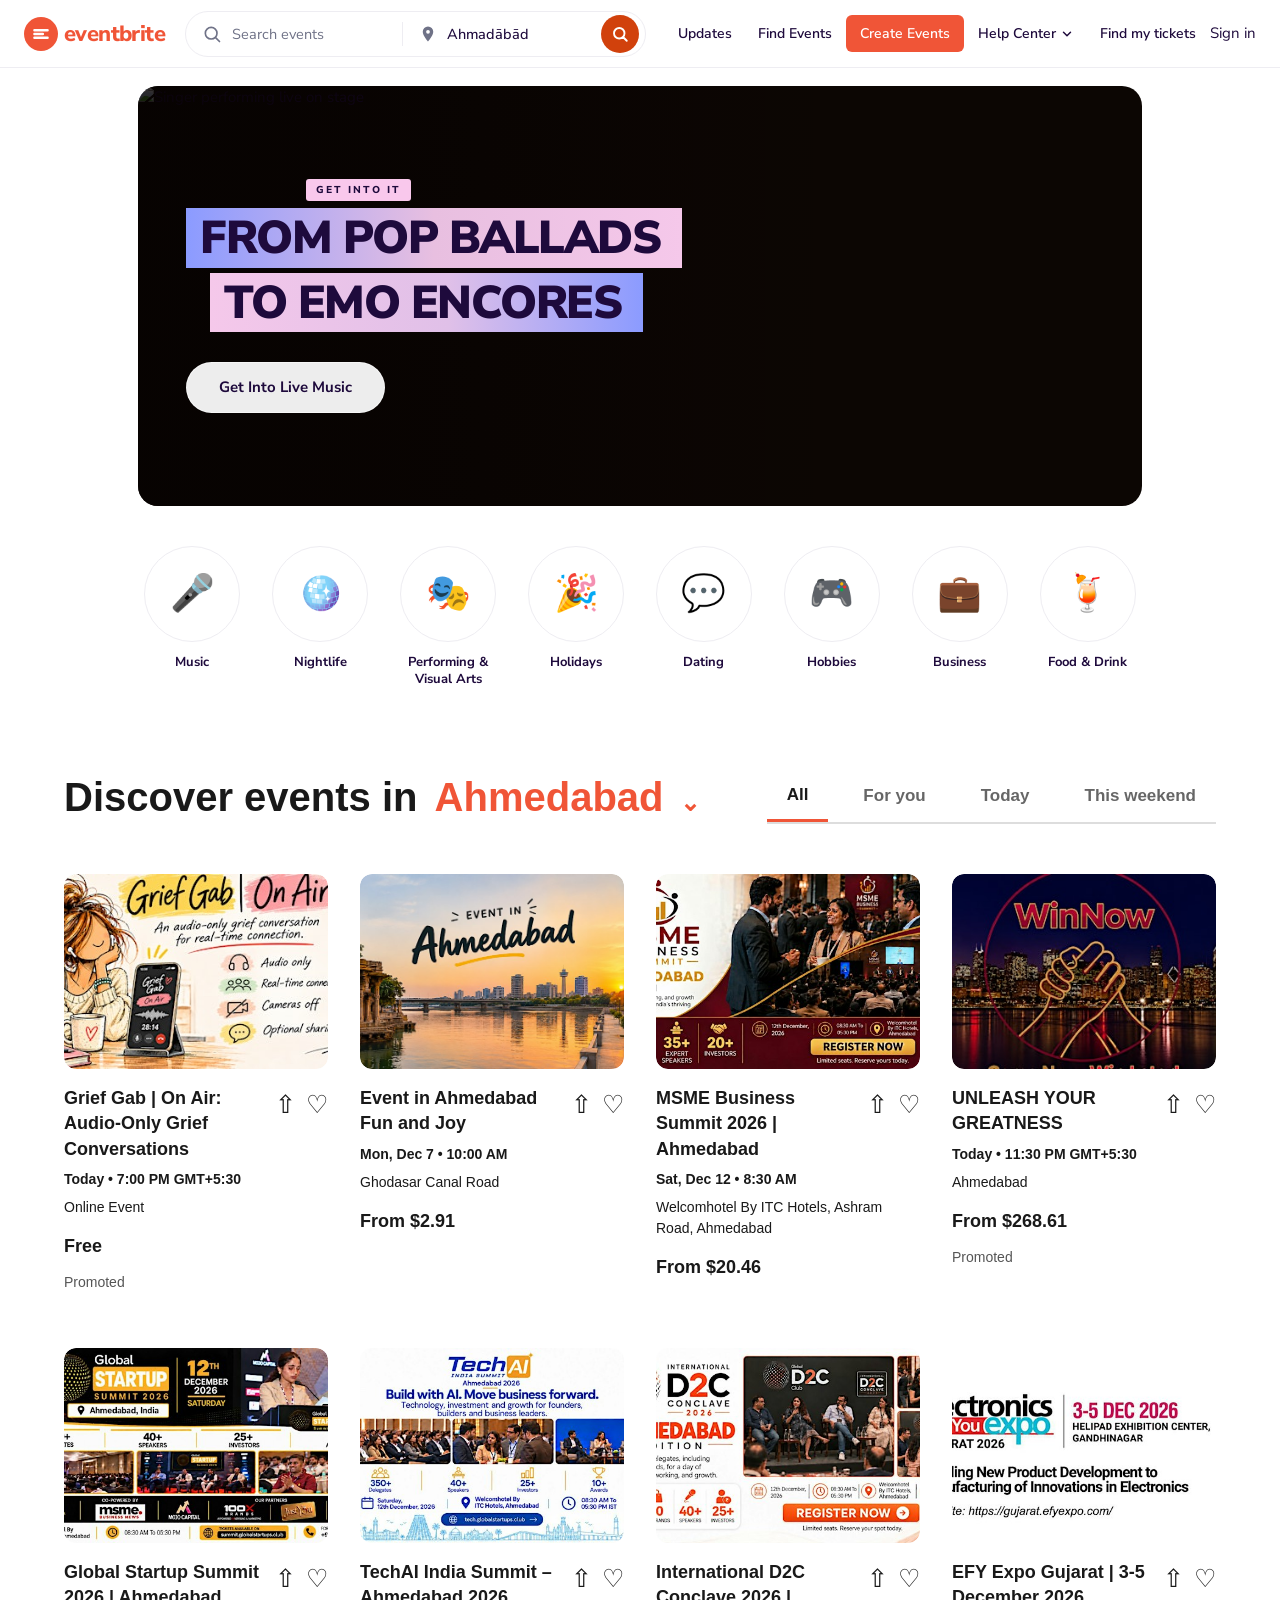
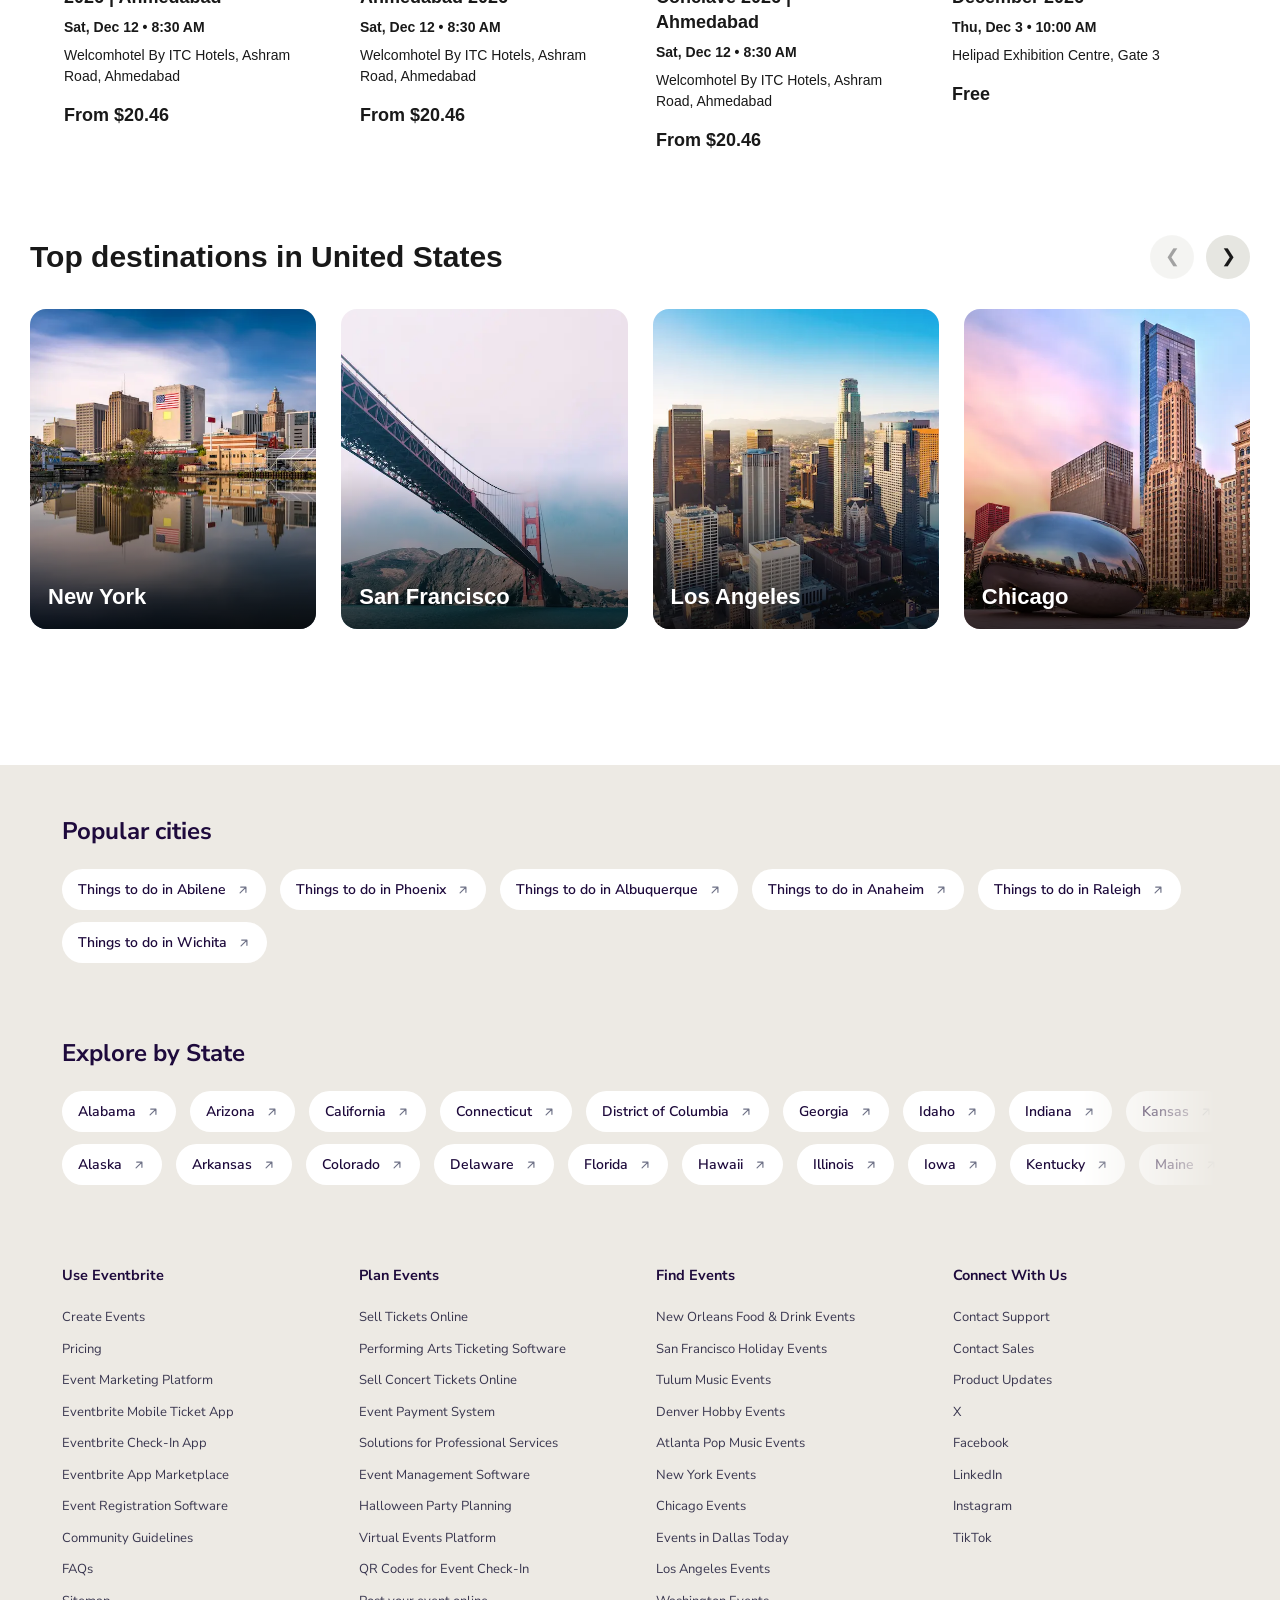
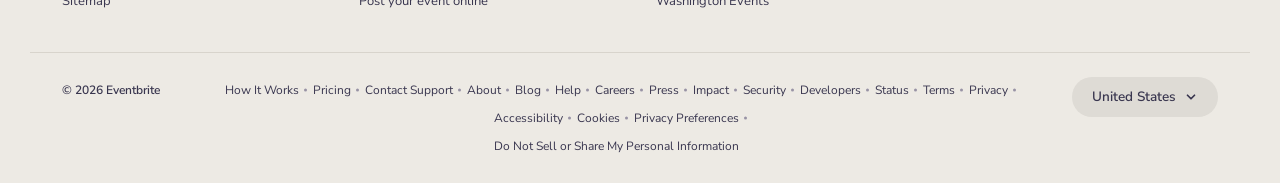
==== commit 26616013: "Add files via upload" ====
--- a/index.html
+++ b/index.html
@@ -3,431 +3,244 @@
 <head>
   <meta charset="UTF-8">
   <meta name="viewport" content="width=device-width, initial-scale=1">
-  <title>Eventbrite – Discover Events</title>
+  <title>Eventbrite - Discover the Best Local Events &amp; Things to Do</title>
   <link rel="preconnect" href="https://fonts.googleapis.com">
   <link rel="preconnect" href="https://fonts.gstatic.com" crossorigin>
   <link href="https://fonts.googleapis.com/css2?family=Nunito+Sans:wght@400;500;600;700;800;900&display=swap" rel="stylesheet">
   <link rel="stylesheet" href="style.css">
 </head>
 <body>
-
-<!-- ===== HEADER ===== -->
-<header class="header">
-
-  <!-- Logo -->
-  <a href="#" class="logo" aria-label="Eventbrite home">
-    <svg viewBox="0 0 36 36" width="34" height="34" fill="none" aria-hidden="true">
-      <circle cx="18" cy="18" r="18" fill="#f05537"/>
-      <path d="M11 14h14M11 18h9M11 22h14" stroke="#fff" stroke-width="2.5" stroke-linecap="round"/>
-    </svg>
-    <span>eventbrite</span>
-  </a>
-
-  <!-- Search -->
-  <form class="search" role="search" onsubmit="return false">
-    <div class="search__field">
-      <svg class="search__icon" viewBox="0 0 24 24" width="20" height="20" aria-hidden="true">
-        <path fill="none" stroke="#6f7287" stroke-width="2" stroke-linecap="round" d="M11 4a7 7 0 1 0 0 14 7 7 0 0 0 0-14zm5 12 5 5"/>
-      </svg>
-      <input type="text" id="searchInput" placeholder="Search events" aria-label="Search events">
-    </div>
-    <div class="search__divider"></div>
-    <div class="search__field search__field--location">
-      <svg class="search__icon" viewBox="0 0 24 24" width="18" height="18" aria-hidden="true">
-        <path fill="#6f7287" d="M12 2a7 7 0 0 0-7 7c0 5.25 7 13 7 13s7-7.75 7-13a7 7 0 0 0-7-7zm0 9.5a2.5 2.5 0 1 1 0-5 2.5 2.5 0 0 1 0 5z"/>
-      </svg>
-      <input type="text" id="locationInput" value="Ahmadābād" aria-label="Location">
-    </div>
-    <button type="submit" class="search__btn" id="searchBtn" aria-label="Search">
-      <svg viewBox="0 0 24 24" width="18" height="18" aria-hidden="true">
-        <path fill="none" stroke="#fff" stroke-width="2.5" stroke-linecap="round" d="M11 4a7 7 0 1 0 0 14 7 7 0 0 0 0-14zm5 12 5 5"/>
-      </svg>
-    </button>
-  </form>
-
-  <!-- Mobile hamburger -->
-  <button class="menu-toggle" id="menuToggle" aria-label="Open menu" aria-expanded="false">
-    <svg viewBox="0 0 24 24" width="24" height="24" fill="none" stroke="currentColor" stroke-width="2" stroke-linecap="round" aria-hidden="true">
-      <line x1="3" y1="6" x2="21" y2="6"/><line x1="3" y1="12" x2="21" y2="12"/><line x1="3" y1="18" x2="21" y2="18"/>
-    </svg>
-  </button>
-
-  <!-- Nav links -->
-  <nav class="nav" id="nav">
-    <a href="#" class="nav__link">Updates</a>
-    <a href="#" class="nav__link">Find Events</a>
-    <a href="#" class="nav__link nav__create">Create Events</a>
-
-    <!-- Help dropdown -->
-    <div class="dropdown">
-      <button class="dropdown__btn nav__link" id="helpBtn" aria-expanded="false">
-        Help Center
-        <svg viewBox="0 0 24 24" width="14" height="14" fill="none" stroke="currentColor" stroke-width="2.5" stroke-linecap="round" aria-hidden="true">
-          <path d="M6 9l6 6 6-6"/>
-        </svg>
-      </button>
-      <ul class="dropdown__menu" id="helpMenu" role="menu">
-        <li><a href="#" role="menuitem">Visit Help Center</a></li>
-        <li><a href="#" role="menuitem">Contact support</a></li>
-        <li><a href="#" role="menuitem">Organizer help</a></li>
-      </ul>
-    </div>
-
-    <a href="#" class="nav__link">Find my tickets</a>
-    <button type="button" class="nav__link nav__signin" id="openSignin">Sign in</button>
-  </nav>
-</header>
-
-<main>
-
-  <!-- ===== HERO ===== -->
-  <section class="hero" aria-label="Hero banner">
-    <img src="hero-music.jpg" alt="Singer performing live on stage" class="hero__img" loading="eager" fetchpriority="high">
-    <div class="hero__overlay" aria-hidden="true"></div>
-    <div class="hero__text">
-      <span class="hero__tag">GET INTO IT</span>
-      <h1 class="hero__heading">
-        <span class="hero__line hero__line--1">FROM POP BALLADS</span>
-        <span class="hero__line hero__line--2">TO EMO ENCORES</span>
-      </h1>
-      <a href="#" class="hero__btn">Get Into Live Music</a>
-    </div>
-  </section>
-
-  <!-- ===== CATEGORIES ===== -->
-  <section class="categories" aria-label="Browse by category">
-    <a href="#" class="category"><span class="category__icon">🎤</span><span class="category__label">Music</span></a>
-    <a href="#" class="category"><span class="category__icon">🪩</span><span class="category__label">Nightlife</span></a>
-    <a href="#" class="category"><span class="category__icon">🎭</span><span class="category__label">Performing &amp; Visual Arts</span></a>
-    <a href="#" class="category"><span class="category__icon">🎉</span><span class="category__label">Holidays</span></a>
-    <a href="#" class="category"><span class="category__icon">💬</span><span class="category__label">Dating</span></a>
-    <a href="#" class="category"><span class="category__icon">🎮</span><span class="category__label">Hobbies</span></a>
-    <a href="#" class="category"><span class="category__icon">💼</span><span class="category__label">Business</span></a>
-    <a href="#" class="category"><span class="category__icon">🍹</span><span class="category__label">Food &amp; Drink</span></a>
-  </section>
-
-  <!-- ===== EVENTS SECTION ===== -->
-  <section id="middle-section">
-
-    <div class="events-container">
-
-      <!-- Heading + tabs -->
-      <div class="top-section">
-        <h1>Discover events in <span>Ahmedabad</span> <span class="dropdown">⌄</span></h1>
-        <nav class="tabs">
-          <button class="tab active">All</button>
-          <button class="tab">For you</button>
-          <button class="tab">Today</button>
-          <button class="tab">This weekend</button>
-        </nav>
-      </div>
-
-      <!-- Event cards grid -->
-      <main class="events-grid">
-
-        <div class="event-card">
-          <div class="image-wrapper"><img src="images/event1.jpg" alt="Grief Gab event"></div>
-          <div class="event-heading">
-            <h2>Grief Gab | On Air: Audio-Only Grief Conversations</h2>
-            <div class="event-actions"><button title="Share">⇧</button><button title="Favourite">♡</button></div>
-          </div>
-          <p class="event-date">Today • 7:00 PM GMT+5:30</p>
-          <p class="event-venue">Online Event</p>
-          <p class="event-price">Free</p>
-          <p class="event-promo">Promoted</p>
-        </div>
-
-        <div class="event-card">
-          <div class="image-wrapper"><img src="images/event2.jpg" alt="Event in Ahmedabad"></div>
-          <div class="event-heading">
-            <h2>Event in Ahmedabad Fun and Joy</h2>
-            <div class="event-actions"><button title="Share">⇧</button><button title="Favourite">♡</button></div>
-          </div>
-          <p class="event-date">Mon, Dec 7 • 10:00 AM</p>
-          <p class="event-venue">Ghodasar Canal Road</p>
-          <p class="event-price">From $2.91</p>
-        </div>
-
-        <div class="event-card">
-          <div class="image-wrapper"><img src="images/event3.jpg" alt="MSME Business Summit"></div>
-          <div class="event-heading">
-            <h2>MSME Business Summit 2026 | Ahmedabad</h2>
-            <div class="event-actions"><button title="Share">⇧</button><button title="Favourite">♡</button></div>
-          </div>
-          <p class="event-date">Sat, Dec 12 • 8:30 AM</p>
-          <p class="event-venue">Welcomhotel By ITC Hotels, Ashram Road</p>
-          <p class="event-price">From $20.46</p>
-        </div>
-
-        <div class="event-card">
-          <div class="image-wrapper"><img src="images/event4.jpg" alt="Unleash Your Greatness"></div>
-          <div class="event-heading">
-            <h2>UNLEASH YOUR GREATNESS</h2>
-            <div class="event-actions"><button title="Share">⇧</button><button title="Favourite">♡</button></div>
-          </div>
-          <p class="event-date">Today • 11:30 PM GMT+5:30</p>
-          <p class="event-venue">Ahmedabad</p>
-          <p class="event-price">From $268.61</p>
-          <p class="event-promo">Promoted</p>
-        </div>
-
-        <div class="event-card">
-          <div class="image-wrapper"><img src="images/event5.jpg" alt="Global Startup Summit"></div>
-          <div class="event-heading">
-            <h2>Global Startup Summit 2026 | Ahmedabad</h2>
-            <div class="event-actions"><button title="Share">⇧</button><button title="Favourite">♡</button></div>
-          </div>
-          <p class="event-date">Sat, Dec 12 • 8:30 AM</p>
-          <p class="event-venue">Welcomhotel By ITC Hotels, Ashram Road</p>
-          <p class="event-price">From $20.46</p>
-        </div>
-
-        <div class="event-card">
-          <div class="image-wrapper"><img src="images/event6.jpg" alt="TechAI India Summit"></div>
-          <div class="event-heading">
-            <h2>TechAI India Summit – Ahmedabad 2026</h2>
-            <div class="event-actions"><button title="Share">⇧</button><button title="Favourite">♡</button></div>
-          </div>
-          <p class="event-date">Sat, Dec 12 • 8:30 AM</p>
-          <p class="event-venue">Welcomhotel By ITC Hotels, Ashram Road</p>
-          <p class="event-price">From $20.46</p>
-        </div>
-
-        <div class="event-card">
-          <div class="image-wrapper"><img src="images/event7.jpg" alt="International D2C Conclave"></div>
-          <div class="event-heading">
-            <h2>International D2C Conclave 2026 | Ahmedabad</h2>
-            <div class="event-actions"><button title="Share">⇧</button><button title="Favourite">♡</button></div>
-          </div>
-          <p class="event-date">Sat, Dec 12 • 8:30 AM</p>
-          <p class="event-venue">Welcomhotel By ITC Hotels, Ashram Road</p>
-          <p class="event-price">From $20.46</p>
-        </div>
-
-        <div class="event-card">
-          <div class="image-wrapper"><img src="images/event8.jpg" alt="EFY Expo Gujarat"></div>
-          <div class="event-heading">
-            <h2>EFY Expo Gujarat | 3-5 December 2026</h2>
-            <div class="event-actions"><button title="Share">⇧</button><button title="Favourite">♡</button></div>
-          </div>
-          <p class="event-date">Thu, Dec 3 • 10:00 AM</p>
-          <p class="event-venue">Helipad Exhibition Centre, Gate 3</p>
-          <p class="event-price">Free</p>
-        </div>
-
-      </main>
-    </div>
-
-    <!-- ===== DESTINATIONS CAROUSEL ===== -->
-    <section class="destinations-section">
-      <div class="destinations-header">
-        <h2 class="section-title">Top destinations in United States</h2>
-        <div class="carousel-controls">
-          <button class="carousel-btn" id="prevBtn" aria-label="Previous">❮</button>
-          <button class="carousel-btn" id="nextBtn" aria-label="Next">❯</button>
-        </div>
-      </div>
-      <div class="destinations-grid" id="destinationsGrid">
-        <div class="destination-card"><img src="images/newyork.jpg" alt="New York"><h3>New York</h3></div>
-        <div class="destination-card"><img src="images/sanfrancisco.jpg" alt="San Francisco"><h3>San Francisco</h3></div>
-        <div class="destination-card"><img src="images/losangeles.jpg" alt="Los Angeles"><h3>Los Angeles</h3></div>
-        <div class="destination-card"><img src="images/chicago.jpg" alt="Chicago"><h3>Chicago</h3></div>
-        <div class="destination-card"><img src="images/washington.jpg" alt="Washington DC"><h3>Washington DC</h3></div>
-        <div class="destination-card"><img src="images/lasvegas.jpg" alt="Las Vegas"><h3>Las Vegas</h3></div>
-        <div class="destination-card"><img src="images/miami.jpg" alt="Miami"><h3>Miami</h3></div>
-        <div class="destination-card"><img src="images/boston.jpg" alt="Boston"><h3>Boston</h3></div>
-      </div>
-    </section>
-
-  </section><!-- /middle-section -->
-</main>
-
-<!-- ===== FOOTER ===== -->
-<footer id="footer-section" class="ef">
-  <div class="ef__wrap">
-    <h2 class="ef__title">Popular cities</h2>
-    <div class="ef__chips" id="efCities"></div>
-    <h2 class="ef__title ef__title--state">Explore by State</h2>
-    <div class="ef__scroll" id="efStates">
-      <div class="ef__chips ef__chips--row" id="efStatesRow1"></div>
-      <div class="ef__chips ef__chips--row" id="efStatesRow2"></div>
-    </div>
-  </div>
-
-  <div class="ef__cols">
-    <div>
-      <h3>Use Eventbrite</h3>
-      <ul>
-        <li><a href="#">Create Events</a></li>
-        <li><a href="#">Pricing</a></li>
-        <li><a href="#">Event Marketing Platform</a></li>
-        <li><a href="#">Eventbrite Mobile Ticket App</a></li>
-        <li><a href="#">Eventbrite Check-In App</a></li>
-        <li><a href="#">Event Registration Software</a></li>
-        <li><a href="#">Community Guidelines</a></li>
-        <li><a href="#">FAQs</a></li>
-        <li><a href="#">Sitemap</a></li>
-      </ul>
-    </div>
-    <div>
-      <h3>Plan Events</h3>
-      <ul>
-        <li><a href="#">Sell Tickets Online</a></li>
-        <li><a href="#">Performing Arts Ticketing</a></li>
-        <li><a href="#">Sell Concert Tickets Online</a></li>
-        <li><a href="#">Event Payment System</a></li>
-        <li><a href="#">Event Management Software</a></li>
-        <li><a href="#">Halloween Party Planning</a></li>
-        <li><a href="#">Virtual Events Platform</a></li>
-        <li><a href="#">QR Codes for Check-In</a></li>
-        <li><a href="#">Post your event online</a></li>
-      </ul>
-    </div>
-    <div>
-      <h3>Find Events</h3>
-      <ul>
-        <li><a href="#">New Orleans Food &amp; Drink</a></li>
-        <li><a href="#">San Francisco Holiday Events</a></li>
-        <li><a href="#">Tulum Music Events</a></li>
-        <li><a href="#">Denver Hobby Events</a></li>
-        <li><a href="#">Atlanta Pop Music Events</a></li>
-        <li><a href="#">New York Events</a></li>
-        <li><a href="#">Chicago Events</a></li>
-        <li><a href="#">Los Angeles Events</a></li>
-        <li><a href="#">Washington Events</a></li>
-      </ul>
-    </div>
-    <div>
-      <h3>Connect With Us</h3>
-      <ul>
-        <li><a href="#">Contact Support</a></li>
-        <li><a href="#">Contact Sales</a></li>
-        <li><a href="#">Product Updates</a></li>
-        <li><a href="#">X (Twitter)</a></li>
-        <li><a href="#">Facebook</a></li>
-        <li><a href="#">LinkedIn</a></li>
-        <li><a href="#">Instagram</a></li>
-        <li><a href="#">TikTok</a></li>
-      </ul>
-    </div>
-  </div>
-
-  <div class="ef__bottom">
-    <span class="ef__copy">&copy; <span id="efYear">2026</span> Eventbrite</span>
-    <nav class="ef__legal" aria-label="Footer legal">
-      <a href="#">How It Works</a><a href="#">Pricing</a><a href="#">Contact Support</a>
-      <a href="#">About</a><a href="#">Blog</a><a href="#">Help</a><a href="#">Careers</a>
-      <a href="#">Press</a><a href="#">Security</a><a href="#">Terms</a><a href="#">Privacy</a>
-      <a href="#">Accessibility</a><a href="#">Cookies</a>
-      <a href="#" class="ef__legal-last">Do Not Sell or Share My Personal Information</a>
-    </nav>
-    <div class="ef__country">
-      <button type="button" id="efCountryBtn" aria-expanded="false">
-        <span id="efCountryLabel">United States</span>
-        <svg viewBox="0 0 24 24" width="14" height="14" aria-hidden="true">
-          <path fill="none" stroke="currentColor" stroke-width="3" stroke-linecap="round" stroke-linejoin="round" d="M6 9l6 6 6-6"/>
-        </svg>
-      </button>
-      <ul id="efCountryMenu" class="ef__country-menu">
-        <li>United States</li><li>India</li><li>United Kingdom</li><li>Canada</li>
-        <li>Australia</li><li>Germany</li><li>France</li><li>Spain</li>
-      </ul>
-    </div>
-  </div>
-</footer>
-
-<!-- ===== SIGN-IN MODAL ===== -->
-<div class="si2-overlay" id="signinOverlay" role="dialog" aria-modal="true" aria-label="Sign in">
-  <div class="si2-card">
-
-    <!-- Close -->
-    <button class="si2-close" id="closeSignin" aria-label="Close">
-      <svg viewBox="0 0 24 24" width="20" height="20" fill="none" stroke="currentColor" stroke-width="2.5" stroke-linecap="round" aria-hidden="true">
-        <path d="M18 6L6 18M6 6l12 12"/>
-      </svg>
-    </button>
-
-    <!-- Logo -->
-    <div class="si2-logo" aria-hidden="true">
-      <svg viewBox="0 0 36 36" width="26" height="26" fill="none">
+  <!-- HEADER -->
+  <header class="header">
+    <a href="#" class="logo" aria-label="Eventbrite home">
+      <svg viewBox="0 0 36 36" width="34" height="34" aria-hidden="true" fill="none">
         <circle cx="18" cy="18" r="18" fill="#f05537"/>
         <path d="M11 14h14M11 18h9M11 22h14" stroke="#fff" stroke-width="2.5" stroke-linecap="round"/>
       </svg>
       <span>eventbrite</span>
+    </a>
+    <form class="search" role="search" onsubmit="return false">
+      <div class="search__field">
+        <svg class="search__icon" viewBox="0 0 24 24" width="20" height="20" aria-hidden="true">
+          <path fill="none" stroke="#6f7287" stroke-width="2" stroke-linecap="round" d="M11 4a7 7 0 1 0 0 14 7 7 0 0 0 0-14zm5 12 5 5"/>
+        </svg>
+        <input type="text" id="searchInput" placeholder="Search events" aria-label="Search events">
+      </div>
+      <div class="search__divider"></div>
+      <div class="search__field search__field--location">
+        <svg class="search__icon" viewBox="0 0 24 24" width="18" height="18" aria-hidden="true">
+          <path fill="#6f7287" d="M12 2a7 7 0 0 0-7 7c0 5.25 7 13 7 13s7-7.75 7-13a7 7 0 0 0-7-7zm0 9.5a2.5 2.5 0 1 1 0-5 2.5 2.5 0 0 1 0 5z"/>
+        </svg>
+        <input type="text" id="locationInput" value="Ahmadābād" aria-label="Location">
+      </div>
+      <button type="submit" class="search__btn" id="searchBtn" aria-label="Search">
+        <svg viewBox="0 0 24 24" width="18" height="18" aria-hidden="true">
+          <path fill="none" stroke="#fff" stroke-width="2.5" stroke-linecap="round" d="M11 4a7 7 0 1 0 0 14 7 7 0 0 0 0-14zm5 12 5 5"/>
+        </svg>
+      </button>
+    </form>
+    <button class="menu-toggle" id="menuToggle" aria-label="Open menu" aria-expanded="false">
+      <svg viewBox="0 0 24 24" width="24" height="24" fill="none" stroke="currentColor" stroke-width="2" stroke-linecap="round">
+        <line x1="3" y1="6" x2="21" y2="6"/><line x1="3" y1="12" x2="21" y2="12"/><line x1="3" y1="18" x2="21" y2="18"/>
+      </svg>
+    </button>
+    <nav class="nav" id="nav">
+      <a href="#" class="nav__link">Updates</a>
+      <a href="#" class="nav__link">Find Events</a>
+      <a href="#" class="nav__link nav__create">Create Events</a>
+      <div class="dropdown help-dropdown">
+        <button class="dropdown__btn nav__link" id="helpBtn" aria-expanded="false">
+          Help Center
+          <svg viewBox="0 0 24 24" width="14" height="14" aria-hidden="true" fill="none" stroke="currentColor" stroke-width="2.5" stroke-linecap="round" stroke-linejoin="round"><path d="M6 9l6 6 6-6"/></svg>
+        </button>
+        <ul class="dropdown__menu" id="helpMenu" role="menu">
+          <li><a href="#" role="menuitem">Visit Help Center</a></li>
+          <li><a href="#" role="menuitem">Contact support</a></li>
+          <li><a href="#" role="menuitem">Organizer help</a></li>
+        </ul>
+      </div>
+      <a href="#" class="nav__link">Find my tickets</a>
+      <a href="signin.html" class="sign-in-btn">Sign in</a>
+    </nav>
+  </header>
+
+  <main>
+    <!-- HERO -->
+    <section class="hero" aria-label="Hero banner">
+      <img src="/images/hero-music.jpg" alt="Singer performing live on stage" class="hero__img" loading="eager" fetchpriority="high">
+      <div class="hero__overlay" aria-hidden="true"></div>
+      <div class="hero__text">
+        <span class="hero__tag">GET INTO IT</span>
+        <h1 class="hero__heading">
+          <span class="hero__line hero__line--1">FROM POP BALLADS</span>
+          <span class="hero__line hero__line--2">TO EMO ENCORES</span>
+        </h1>
+        <a href="signin.html" class="hero-btn">Get Into Live Music</a>
+      </div>
+    </section>
+
+    <!-- CATEGORIES -->
+    <section class="categories" aria-label="Browse by category">
+      <a href="#" class="category"><span class="category__icon">🎤</span><span class="category__label">Music</span></a>
+      <a href="#" class="category"><span class="category__icon">🪩</span><span class="category__label">Nightlife</span></a>
+      <a href="#" class="category"><span class="category__icon">🎭</span><span class="category__label">Performing &amp; Visual Arts</span></a>
+      <a href="#" class="category"><span class="category__icon">🎉</span><span class="category__label">Holidays</span></a>
+      <a href="#" class="category"><span class="category__icon">💬</span><span class="category__label">Dating</span></a>
+      <a href="#" class="category"><span class="category__icon">🎮</span><span class="category__label">Hobbies</span></a>
+      <a href="#" class="category"><span class="category__icon">💼</span><span class="category__label">Business</span></a>
+      <a href="#" class="category"><span class="category__icon">🍹</span><span class="category__label">Food &amp; Drink</span></a>
+    </section>
+
+    <!-- MIDDLE SECTION: EVENTS -->
+    <section id="middle-section">
+      <div class="events-container">
+        <div class="top-section">
+    <h1>
+        Discover events in
+        <span class="location-dropdown">
+            <span class="city-name">Ahmedabad</span>
+
+            <button class="location-toggle" id="locationBtn" type="button">
+                ⌄
+            </button>
+
+            <div class="dropdown-menu" id="locationDropdown">
+
+                <button class="dropdown-option" id="currentLocation" type="button">
+                    <span class="option-icon">📍</span>
+                    <span class="option-text">
+                        <strong>Use my current location</strong>
+                        <small>Find events near you</small>
+                    </span>
+                </button>
+
+                <a href="https://www.eventbrite.com/d/online/" class="dropdown-option">
+                    <span class="option-icon">🌐</span>
+                    <span class="option-text">
+                        <strong>Browse online events</strong>
+                        <small>Discover online events</small>
+                    </span>
+                </a>
+
+            </div>
+        </span>
+    </h1>
+
+    <nav class="tabs" aria-label="Event filters">
+        <button class="tab active" type="button">All</button>
+        <button class="tab" type="button">For you</button>
+        <button class="tab" type="button">Today</button>
+        <button class="tab" type="button">This weekend</button>
+    </nav>
+</div>
+
+        <div class="events-grid">
+          <article class="event-card">
+            <div class="image-wrapper"><img src="images/event1.jpg" alt="Grief Gab event"></div>
+            <div class="event-heading"><h2>Grief Gab | On Air: Audio-Only Grief Conversations</h2><div class="event-actions"><button title="Share" type="button">⇧</button><button title="Favourite" type="button">♡</button></div></div>
+            <p class="event-date">Today • 7:00 PM GMT+5:30</p><p class="event-venue">Online Event</p><p class="event-price">Free</p><p class="event-promo">Promoted</p>
+          </article>
+          <article class="event-card">
+            <div class="image-wrapper"><img src="images/event2.jpg" alt="Event in Ahmedabad"></div>
+            <div class="event-heading"><h2>Event in Ahmedabad Fun and Joy</h2><div class="event-actions"><button title="Share" type="button">⇧</button><button title="Favourite" type="button">♡</button></div></div>
+            <p class="event-date">Mon, Dec 7 • 10:00 AM</p><p class="event-venue">Ghodasar Canal Road</p><p class="event-price">From $2.91</p>
+          </article>
+          <article class="event-card">
+            <div class="image-wrapper"><img src="images/event3.jpg" alt="MSME Business Summit"></div>
+            <div class="event-heading"><h2>MSME Business Summit 2026 | Ahmedabad</h2><div class="event-actions"><button title="Share" type="button">⇧</button><button title="Favourite" type="button">♡</button></div></div>
+            <p class="event-date">Sat, Dec 12 • 8:30 AM</p><p class="event-venue">Welcomhotel By ITC Hotels, Ashram Road, Ahmedabad</p><p class="event-price">From $20.46</p>
+          </article>
+          <article class="event-card">
+            <div class="image-wrapper"><img src="images/event4.jpg" alt="Unleash Your Greatness"></div>
+            <div class="event-heading"><h2>UNLEASH YOUR GREATNESS</h2><div class="event-actions"><button title="Share" type="button">⇧</button><button title="Favourite" type="button">♡</button></div></div>
+            <p class="event-date">Today • 11:30 PM GMT+5:30</p><p class="event-venue">Ahmedabad</p><p class="event-price">From $268.61</p><p class="event-promo">Promoted</p>
+          </article>
+          <article class="event-card">
+            <div class="image-wrapper"><img src="images/event5.jpg" alt="Global Startup Summit"></div>
+            <div class="event-heading"><h2>Global Startup Summit 2026 | Ahmedabad</h2><div class="event-actions"><button title="Share" type="button">⇧</button><button title="Favourite" type="button">♡</button></div></div>
+            <p class="event-date">Sat, Dec 12 • 8:30 AM</p><p class="event-venue">Welcomhotel By ITC Hotels, Ashram Road, Ahmedabad</p><p class="event-price">From $20.46</p>
+          </article>
+          <article class="event-card">
+            <div class="image-wrapper"><img src="images/event6.jpg" alt="TechAI India Summit"></div>
+            <div class="event-heading"><h2>TechAI India Summit – Ahmedabad 2026</h2><div class="event-actions"><button title="Share" type="button">⇧</button><button title="Favourite" type="button">♡</button></div></div>
+            <p class="event-date">Sat, Dec 12 • 8:30 AM</p><p class="event-venue">Welcomhotel By ITC Hotels, Ashram Road, Ahmedabad</p><p class="event-price">From $20.46</p>
+          </article>
+          <article class="event-card">
+            <div class="image-wrapper"><img src="images/event7.jpg" alt="International D2C Conclave"></div>
+            <div class="event-heading"><h2>International D2C Conclave 2026 | Ahmedabad</h2><div class="event-actions"><button title="Share" type="button">⇧</button><button title="Favourite" type="button">♡</button></div></div>
+            <p class="event-date">Sat, Dec 12 • 8:30 AM</p><p class="event-venue">Welcomhotel By ITC Hotels, Ashram Road, Ahmedabad</p><p class="event-price">From $20.46</p>
+          </article>
+          <article class="event-card">
+            <div class="image-wrapper"><img src="images/event8.jpg" alt="EFY Expo Gujarat"></div>
+            <div class="event-heading"><h2>EFY Expo Gujarat | 3-5 December 2026</h2><div class="event-actions"><button title="Share" type="button">⇧</button><button title="Favourite" type="button">♡</button></div></div>
+            <p class="event-date">Thu, Dec 3 • 10:00 AM</p><p class="event-venue">Helipad Exhibition Centre, Gate 3</p><p class="event-price">Free</p>
+          </article>
+        </div>
+      </div>
+
+      <!-- TOP DESTINATIONS -->
+      <section class="destinations-section">
+        <div class="destinations-header">
+          <h2 class="section-title">Top destinations in United States</h2>
+          <div class="carousel-controls">
+            <button class="carousel-btn" id="prevBtn" aria-label="Previous">❮</button>
+            <button class="carousel-btn" id="nextBtn" aria-label="Next">❯</button>
+          </div>
+        </div>
+        <div class="destinations-grid" id="destinationsGrid">
+          <div class="destination-card"><img src="images/newyork.jpg" alt="New York"><h3>New York</h3></div>
+          <div class="destination-card"><img src="images/sanfrancisco.jpg" alt="San Francisco"><h3>San Francisco</h3></div>
+          <div class="destination-card"><img src="images/losangeles.jpg" alt="Los Angeles"><h3>Los Angeles</h3></div>
+          <div class="destination-card"><img src="images/chicago.jpg" alt="Chicago"><h3>Chicago</h3></div>
+          <div class="destination-card"><img src="images/washington.jpg" alt="Washington DC"><h3>Washington DC</h3></div>
+          <div class="destination-card"><img src="images/lasvegas.jpg" alt="Las Vegas"><h3>Las Vegas</h3></div>
+          <div class="destination-card"><img src="images/miami.jpg" alt="Miami"><h3>Miami</h3></div>
+          <div class="destination-card"><img src="images/boston.jpg" alt="Boston"><h3>Boston</h3></div>
+        </div>
+      </section>
+    </section>
+  </main>
+
+  <!-- FOOTER -->
+  <footer id="footer-section" class="ef">
+    <div class="ef__wrap">
+      <h2 class="ef__title">Popular cities</h2>
+      <div class="ef__chips" id="efCities"></div>
+      <h2 class="ef__title ef__title--state">Explore by State</h2>
+      <div class="ef__scroll" id="efStates">
+        <div class="ef__chips ef__chips--row" id="efStatesRow1"></div>
+        <div class="ef__chips ef__chips--row" id="efStatesRow2"></div>
+      </div>
     </div>
-
-    <!-- Step 1: Email -->
-    <div class="si2-step" id="mStepEmail">
-      <h2 class="si2-title">Welcome!<br>What's your email?</h2>
-      <form id="mFormEmail" novalidate class="si2-form">
-        <div class="si2-field" id="mFEmail">
-          <input class="si2-input" type="email" id="mEmailInput" placeholder="Email" autocomplete="email" required>
-          <span class="si2-err" id="mErrEmail" aria-live="polite"></span>
-        </div>
-        <button type="submit" class="si2-btn-primary">
-          <span class="si2-btn-label">Continue</span>
-          <span class="si2-spinner" aria-hidden="true"></span>
+    <div class="ef__cols">
+      <div><h3>Use Eventbrite</h3><ul>
+        <li><a href="#">Create Events</a></li><li><a href="#">Pricing</a></li><li><a href="#">Event Marketing Platform</a></li><li><a href="#">Eventbrite Mobile Ticket App</a></li><li><a href="#">Eventbrite Check-In App</a></li><li><a href="#">Eventbrite App Marketplace</a></li><li><a href="#">Event Registration Software</a></li><li><a href="#">Community Guidelines</a></li><li><a href="#">FAQs</a></li><li><a href="#">Sitemap</a></li>
+      </ul></div>
+      <div><h3>Plan Events</h3><ul>
+        <li><a href="#">Sell Tickets Online</a></li><li><a href="#">Performing Arts Ticketing Software</a></li><li><a href="#">Sell Concert Tickets Online</a></li><li><a href="#">Event Payment System</a></li><li><a href="#">Solutions for Professional Services</a></li><li><a href="#">Event Management Software</a></li><li><a href="#">Halloween Party Planning</a></li><li><a href="#">Virtual Events Platform</a></li><li><a href="#">QR Codes for Event Check-In</a></li><li><a href="#">Post your event online</a></li>
+      </ul></div>
+      <div><h3>Find Events</h3><ul>
+        <li><a href="#">New Orleans Food &amp; Drink Events</a></li><li><a href="#">San Francisco Holiday Events</a></li><li><a href="#">Tulum Music Events</a></li><li><a href="#">Denver Hobby Events</a></li><li><a href="#">Atlanta Pop Music Events</a></li><li><a href="#">New York Events</a></li><li><a href="#">Chicago Events</a></li><li><a href="#">Events in Dallas Today</a></li><li><a href="#">Los Angeles Events</a></li><li><a href="#">Washington Events</a></li>
+      </ul></div>
+      <div><h3>Connect With Us</h3><ul>
+        <li><a href="#">Contact Support</a></li><li><a href="#">Contact Sales</a></li><li><a href="#">Product Updates</a></li><li><a href="#">X</a></li><li><a href="#">Facebook</a></li><li><a href="#">LinkedIn</a></li><li><a href="#">Instagram</a></li><li><a href="#">TikTok</a></li>
+      </ul></div>
+    </div>
+    <div class="ef__bottom">
+      <span class="ef__copy">&copy; <span id="efYear">2026</span> Eventbrite</span>
+      <nav class="ef__legal" aria-label="Footer">
+        <a href="#">How It Works</a><a href="#">Pricing</a><a href="#">Contact Support</a><a href="#">About</a><a href="#">Blog</a><a href="#">Help</a><a href="#">Careers</a><a href="#">Press</a><a href="#">Impact</a><a href="#">Security</a><a href="#">Developers</a><a href="#">Status</a><a href="#">Terms</a><a href="#">Privacy</a><a href="#">Accessibility</a><a href="#">Cookies</a><a href="#">Privacy Preferences</a><a href="#" class="ef__legal-last">Do Not Sell or Share My Personal Information</a>
+      </nav>
+      <div class="ef__country">
+        <button type="button" id="efCountryBtn" aria-expanded="false"><span id="efCountryLabel">United States</span>
+          <svg viewBox="0 0 24 24" width="14" height="14" aria-hidden="true"><path fill="none" stroke="currentColor" stroke-width="3" stroke-linecap="round" stroke-linejoin="round" d="M6 9l6 6 6-6"/></svg>
         </button>
-      </form>
-      <div class="si2-divider"><span>Or sign in with</span></div>
-      <p class="si2-terms">
-        By clicking Continue or the icons below, you agree to Eventbrite's
-        <a href="#" class="si2-link">Terms of Service</a> and <a href="#" class="si2-link">Privacy Policy</a>.
-      </p>
-      <div class="si2-socials">
-        <button type="button" class="si2-social-btn" aria-label="Continue with Apple">
-          <svg viewBox="0 0 24 24" width="22" height="22" fill="currentColor" aria-hidden="true"><path d="M17.05 20.28c-.98.95-2.05.8-3.08.35-1.09-.46-2.09-.48-3.24 0-1.44.62-2.2.44-3.06-.35C2.79 15.25 3.51 7.7 9.05 7.4c1.4.07 2.38.73 3.19.73.98 0 2.82-.9 4.75-.77 1.09.05 3.65.44 4.72 2.98-5.08 3.33-3.1 8.65 1.34 9.94zM12.03 7.25c-.15-2.23 1.66-4.07 3.74-4.25.29 2.58-2.34 4.5-3.74 4.25z"/></svg>
-        </button>
-        <button type="button" class="si2-social-btn" aria-label="Continue with Google">
-          <svg viewBox="0 0 24 24" width="22" height="22" aria-hidden="true">
-            <path fill="#4285F4" d="M22.56 12.25c0-.78-.07-1.53-.2-2.25H12v4.26h5.92c-.26 1.37-1.04 2.53-2.21 3.31v2.77h3.57c2.08-1.92 3.28-4.74 3.28-8.09z"/>
-            <path fill="#34A853" d="M12 23c2.97 0 5.46-.98 7.28-2.66l-3.57-2.77c-.98.66-2.23 1.06-3.71 1.06-2.86 0-5.29-1.93-6.16-4.53H2.18v2.84C3.99 20.53 7.7 23 12 23z"/>
-            <path fill="#FBBC05" d="M5.84 14.09c-.22-.66-.35-1.36-.35-2.09s.13-1.43.35-2.09V7.07H2.18C1.43 8.55 1 10.22 1 12s.43 3.45 1.18 4.93l3.66-2.84z"/>
-            <path fill="#EA4335" d="M12 5.38c1.62 0 3.06.56 4.21 1.64l3.15-3.15C17.45 2.09 14.97 1 12 1 7.7 1 3.99 3.47 2.18 7.07l3.66 2.84c.87-2.6 3.3-4.53 6.16-4.53z"/>
-          </svg>
-        </button>
-        <button type="button" class="si2-social-btn" aria-label="Continue with Facebook">
-          <svg viewBox="0 0 24 24" width="22" height="22" aria-hidden="true"><path fill="#1877F2" d="M24 12.073C24 5.405 18.627 0 12 0S0 5.405 0 12.073C0 18.1 4.388 23.094 10.125 24v-8.437H7.078v-3.49h3.047V9.41c0-3.025 1.792-4.697 4.533-4.697 1.312 0 2.686.235 2.686.235v2.97h-1.513c-1.491 0-1.956.93-1.956 1.886v2.27h3.328l-.532 3.49h-2.796V24C19.612 23.094 24 18.1 24 12.073z"/></svg>
-        </button>
-      </div>
-      <a href="#" class="si2-help-link">Need help finding your tickets?</a>
+        <ul id="efCountryMenu" class="ef__country-menu"><li>United States</li><li>India</li><li>United Kingdom</li><li>Canada</li><li>Australia</li><li>Germany</li><li>France</li><li>Spain</li></ul>
+      </div>
     </div>
-
-    <!-- Step 2: Password -->
-    <div class="si2-step si2-step--hidden" id="mStepPassword">
-      <button class="si2-back" id="mBackBtn" type="button" aria-label="Go back">
-        <svg viewBox="0 0 24 24" width="18" height="18" fill="none" stroke="currentColor" stroke-width="2.5" stroke-linecap="round" aria-hidden="true"><path d="M19 12H5M12 5l-7 7 7 7"/></svg>
-      </button>
-      <h2 class="si2-title">Enter your password</h2>
-      <p class="si2-email-display" id="mEmailDisplay"></p>
-      <form id="mFormPassword" novalidate class="si2-form">
-        <div class="si2-field" id="mFPassword">
-          <div class="si2-input-wrap">
-            <input class="si2-input" type="password" id="mPasswordInput" placeholder="Password" autocomplete="current-password" required>
-            <button type="button" class="si2-eye" id="mEyeBtn" aria-label="Show password">
-              <svg class="si2-eye__show" viewBox="0 0 24 24" width="18" height="18" fill="none" stroke="currentColor" stroke-width="2" stroke-linecap="round" aria-hidden="true"><path d="M1 12s4-8 11-8 11 8 11 8-4 8-11 8-11-8-11-8z"/><circle cx="12" cy="12" r="3"/></svg>
-              <svg class="si2-eye__hide" viewBox="0 0 24 24" width="18" height="18" fill="none" stroke="currentColor" stroke-width="2" stroke-linecap="round" aria-hidden="true" style="display:none"><path d="M17.94 17.94A10.07 10.07 0 0 1 12 20c-7 0-11-8-11-8a18.45 18.45 0 0 1 5.06-5.94M9.9 4.24A9.12 9.12 0 0 1 12 4c7 0 11 8 11 8a18.5 18.5 0 0 1-2.16 3.19m-6.72-1.07a3 3 0 1 1-4.24-4.24"/><line x1="1" y1="1" x2="23" y2="23"/></svg>
-            </button>
-          </div>
-          <span class="si2-err" id="mErrPassword" aria-live="polite"></span>
-        </div>
-        <div class="si2-forgot-row"><a href="#" class="si2-link si2-link--sm">Forgot password?</a></div>
-        <button type="submit" class="si2-btn-primary" id="mLoginBtn">
-          <span class="si2-btn-label">Log in</span>
-          <span class="si2-spinner" aria-hidden="true"></span>
-        </button>
-      </form>
-    </div>
-
-  </div>
-</div>
-
-<!-- Success toast -->
-<div class="si2-toast" id="mainToast" role="status" aria-live="polite">
-  <svg viewBox="0 0 24 24" width="18" height="18" fill="none" stroke="#fff" stroke-width="2.5" stroke-linecap="round" aria-hidden="true"><path d="M20 6L9 17l-5-5"/></svg>
-  Logged in successfully!
-</div>
-
-<script src="script.js"></script>
+  </footer>
+
+  <script src="script.js"></script>
+  <script src="event.js"></script>
 </body>
 </html>
--- a/style.css
+++ b/style.css
@@ -1,142 +1,181 @@
-/* ============================================================
-   EVENTBRITE CLONE — style.css
-   Sections:
-     1. Variables & Reset
-     2. Header
-     3. Hero
-     4. Categories
-     5. Events Grid
-     6. Destinations Carousel
-     7. Footer
-     8. Sign-in (page + modal)
-     9. Responsive
-   ============================================================ */
-
-
-/* ============================================================
-   1. VARIABLES & RESET
-   ============================================================ */
+/* =========================================================
+   EVENTBRITE CLONE - MERGED STYLESHEET
+   Header, Hero, Categories, Events, Destinations and Footer
+   ========================================================= */
 :root {
-  --orange:     #f05537;
-  --orange-dk:  #d1410c;
-  --ink:        #1e0a3c;
-  --muted:      #6f7287;
-  --line:       #eeedf2;
-  --bg:         #f8f7fa;
-  --white:      #ffffff;
-  --header-h:   68px;
-  --page-pad:   clamp(16px, 10.8vw, 156px);
-}
-
-*, *::before, *::after { box-sizing: border-box; margin: 0; padding: 0; }
-html { scroll-behavior: smooth; }
+  --eb-orange: #f05537;
+  --eb-orange-dark: #d1410c;
+  --eb-ink: #1e0a3c;
+  --eb-muted: #6f7287;
+  --eb-line: #eeedf2;
+  --eb-bg: #f8f7fa;
+  --eb-white: #fff;
+  --header-h: 68px;
+  --page-pad: clamp(16px, 10.8vw, 156px);
+}
+
+*,
+*::before,
+*::after {
+  box-sizing: border-box;
+  margin: 0;
+  padding: 0
+}
+
+html {
+  scroll-behavior: smooth
+}
 
 body {
-  font-family: 'Nunito Sans', 'Helvetica Neue', Arial, sans-serif;
+  font-family: 'Nunito Sans', 'Helvetica Neue', Helvetica, Arial, sans-serif;
   font-size: 15px;
   line-height: 1.5;
-  color: var(--ink);
-  background: var(--white);
-  -webkit-font-smoothing: antialiased;
-}
-
-a      { color: inherit; text-decoration: none; }
-ul     { list-style: none; }
-button { font: inherit; cursor: pointer; background: none; border: none; color: inherit; padding: 0; }
-img, svg { display: block; }
-
-
-/* ============================================================
-   2. HEADER
-   ============================================================ */
+  color: var(--eb-ink);
+  background: #fff;
+  -webkit-font-smoothing: antialiased
+}
+
+a {
+  color: inherit;
+  text-decoration: none
+}
+
+ul {
+  list-style: none
+}
+
+button {
+  font: inherit;
+  cursor: pointer;
+  background: none;
+  border: none;
+  color: inherit;
+  padding: 0
+}
+
+img,
+svg {
+  display: block
+}
+
+/* HEADER */
 .header {
   display: flex;
   align-items: center;
   gap: 20px;
   height: var(--header-h);
   padding: 0 24px;
-  background: var(--white);
-  border-bottom: 1px solid var(--line);
+  background: #fff;
+  border-bottom: 1px solid var(--eb-line);
   position: sticky;
   top: 0;
-  z-index: 100;
-}
-
-/* Logo */
+  z-index: 100
+}
+
 .logo {
   display: flex;
   align-items: center;
   gap: 6px;
   flex-shrink: 0;
-  color: var(--orange);
+  color: var(--eb-orange);
   font-size: 22px;
   font-weight: 800;
-  letter-spacing: -0.6px;
-}
-
-/* Search bar */
+  letter-spacing: -.6px;
+  line-height: 1
+}
+
+.logo svg {
+  flex-shrink: 0
+}
+
 .search {
   display: flex;
   align-items: center;
   flex: 0 1 680px;
   height: 46px;
-  border: 1px solid var(--line);
+  border: 1px solid var(--eb-line);
   border-radius: 100px;
+  background: #fff;
   padding: 0 6px 0 16px;
-  transition: border-color 0.15s, box-shadow 0.15s;
-}
+  transition: border-color .15s, box-shadow .15s
+}
+
 .search:focus-within {
   border-color: #a9a8b3;
-  box-shadow: 0 0 0 3px rgba(240,85,55,0.08);
-}
+  box-shadow: 0 0 0 3px rgba(240, 85, 55, .08)
+}
+
 .search__field {
   display: flex;
   align-items: center;
   gap: 10px;
   flex: 1;
-  min-width: 0;
-}
+  min-width: 0
+}
+
+.search__icon {
+  flex-shrink: 0
+}
+
 .search__field input {
   border: none;
   outline: none;
   background: transparent;
   width: 100%;
-  font: inherit;
   font-size: 14.5px;
-  color: var(--ink);
-  caret-color: var(--orange);
-}
-.search__field input::placeholder { color: var(--muted); }
+  font-family: inherit;
+  font-weight: 500;
+  color: var(--eb-ink);
+  caret-color: var(--eb-orange)
+}
+
+.search__field input::placeholder {
+  color: var(--eb-muted);
+  font-weight: 400
+}
+
 .search__divider {
   width: 1px;
   height: 24px;
-  background: var(--line);
+  background: var(--eb-line);
   flex-shrink: 0;
-  margin: 0 4px;
-}
-.search__field--location { flex: 0 1 190px; padding-left: 12px; }
+  margin: 0 4px
+}
+
+.search__field--location {
+  flex: 0 1 190px;
+  padding-left: 12px
+}
+
 .search__btn {
   width: 38px;
   height: 38px;
   border-radius: 50%;
-  background: var(--orange-dk);
+  background: var(--eb-orange-dark);
   display: flex;
   align-items: center;
   justify-content: center;
   flex-shrink: 0;
   margin-left: 4px;
-  transition: background 0.15s;
-}
-.search__btn:hover { background: #b23608; }
-
-/* Nav */
+  transition: background .15s, transform .1s
+}
+
+.search__btn:hover {
+  background: #b23608
+}
+
+.search__btn:active {
+  transform: scale(.95)
+}
+
 .nav {
   display: flex;
   align-items: center;
   margin-left: auto;
   gap: 2px;
-  flex-shrink: 0;
-}
+  flex-shrink: 0
+}
+
 .nav__link {
   display: inline-flex;
   align-items: center;
@@ -145,164 +184,198 @@
   border-radius: 6px;
   font-size: 14px;
   font-weight: 600;
-  color: var(--ink);
+  color: var(--eb-ink);
   white-space: nowrap;
-  transition: background 0.12s;
-}
-.nav__link:hover   { background: var(--bg); }
-.nav__create       { background: var(--orange) !important; color: var(--white) !important; }
-.nav__create:hover { background: var(--orange-dk) !important; }
-.nav__signin       { border: 2px solid var(--line); }
-.nav__signin:hover { border-color: #a9a8b3; background: transparent; }
-
-/* Help dropdown */
-.dropdown         { position: relative; }
+  transition: background .12s
+}
+
+.nav__link:hover {
+  background: var(--eb-bg)
+}
+
+.nav__create {
+  background: var(--eb-orange) !important;
+  color: #fff !important;
+  padding: 8px 14px
+}
+
+.nav__create:hover {
+  background: var(--eb-orange-dark) !important
+}
+
+.nav__signin {
+  border: 2px solid var(--eb-line)
+}
+
+.nav__signin:hover {
+  border-color: #a9a8b3;
+  background: transparent
+}
+
+.dropdown {
+  position: relative
+}
+
+.dropdown__btn {
+  display: inline-flex;
+  align-items: center;
+  gap: 4px
+}
+
 .dropdown__menu {
   display: none;
   position: absolute;
   right: 0;
   top: calc(100% + 8px);
   min-width: 200px;
-  background: var(--white);
-  border: 1px solid var(--line);
+  background: #fff;
+  border: 1px solid var(--eb-line);
   border-radius: 10px;
-  box-shadow: 0 8px 28px rgba(30,10,60,0.13);
+  box-shadow: 0 8px 28px rgba(30, 10, 60, .13);
   padding: 6px 0;
-  z-index: 200;
-}
-.dropdown__menu.open { display: block; }
+  z-index: 200
+}
+
+.dropdown__menu.open {
+  display: block
+}
+
 .dropdown__menu a {
   display: block;
   padding: 10px 18px;
   font-size: 14px;
   font-weight: 500;
-  transition: background 0.1s;
-}
-.dropdown__menu a:hover { background: var(--bg); }
-
-/* Mobile hamburger (hidden on desktop) */
+  transition: background .1s
+}
+
+.dropdown__menu a:hover {
+  background: var(--eb-bg)
+}
+
 .menu-toggle {
   display: none;
-  color: var(--ink);
+  color: var(--eb-ink);
   margin-left: auto;
   padding: 6px;
-  border-radius: 6px;
-}
-.menu-toggle:hover { background: var(--bg); }
-
-
-/* ============================================================
-   3. HERO
-   ============================================================ */
+  border-radius: 6px
+}
+
+.menu-toggle:hover {
+  background: var(--eb-bg)
+}
+
+/* HERO */
 .hero {
   position: relative;
   margin: 18px var(--page-pad) 0;
-  height: 480px;
+  height: 460px;
   border-radius: 20px;
   overflow: hidden;
   background: #0c0603;
   display: flex;
-  align-items: center;
-}
+  align-items: center
+}
+
 .hero__img {
   position: absolute;
   inset: 0;
   width: 100%;
   height: 100%;
   object-fit: cover;
-  object-position: 65% center;
-  z-index: 0;
-}
-/* Dark gradient on the left so text is readable */
+  object-position: center center;
+  z-index: 0
+}
+
 .hero__overlay {
   position: absolute;
   inset: 0;
   z-index: 1;
   pointer-events: none;
-  background: linear-gradient(to right,
-    rgba(8,2,0,0.90) 0%,
-    rgba(8,2,0,0.78) 22%,
-    rgba(8,2,0,0.48) 44%,
-    rgba(8,2,0,0.14) 62%,
-    transparent      76%);
-}
-/* Text block */
+  background: linear-gradient(to right, rgba(6, 2, 1, .82) 0%, rgba(6, 2, 1, .70) 20%, rgba(6, 2, 1, .42) 40%, rgba(6, 2, 1, .12) 58%, transparent 72%)
+}
+
 .hero__text {
   position: relative;
   z-index: 2;
-  padding: 0 0 0 52px;
+  padding: 0 0 0 48px;
   display: flex;
   flex-direction: column;
-  align-items: flex-start;
-  max-width: 56%;
-}
-/* Small pink label */
+  align-items: flex-start
+}
+
 .hero__tag {
   display: inline-block;
   background: #f9c8ec;
-  color: var(--ink);
-  font-size: 11px;
+  color: #1e0a3c;
+  font-size: 10.5px;
   font-weight: 800;
-  letter-spacing: 2.4px;
+  letter-spacing: 2px;
   text-transform: uppercase;
-  padding: 5px 12px 4px;
-  border-radius: 4px;
-  margin-bottom: 14px;
-  white-space: nowrap;
-}
+  padding: 4px 10px 3px;
+  border-radius: 3px;
+  margin-bottom: 7px;
+  margin-left: 160px;
+  white-space: nowrap
+}
+
 .hero__heading {
   display: flex;
   flex-direction: column;
   align-items: flex-start;
-  gap: 6px;
-  margin: 0;
-}
-/* Coloured gradient text pills */
+  gap: 5px;
+  margin: 0
+}
+
 .hero__line {
   display: inline-block;
-  font-size: 56px;
+  font-size: 54px;
   font-weight: 900;
-  letter-spacing: -2px;
-  line-height: 1.07;
-  color: var(--ink);
+  letter-spacing: -1.5px;
+  line-height: 1.08;
+  color: #1e0a3c;
   white-space: nowrap;
-  padding: 6px 24px 6px 16px;
-  border-radius: 4px;
-}
-.hero__line--1 { background: linear-gradient(90deg, #8b9bff 0%, #e8bfe0 50%, #f5c8ea 100%); }
-.hero__line--2 { background: linear-gradient(90deg, #f5c8ea 0%, #e0c0e8 55%, #8b9bff 100%); margin-left: 32px; }
-/* CTA button */
-.hero__btn {
+  padding: 5px 22px 5px 14px
+}
+
+.hero__line--1 {
+  background: linear-gradient(90deg, #8b9bff 0%, #e8bfe0 50%, #f5c8ea 100%)
+}
+
+.hero__line--2 {
+  background: linear-gradient(90deg, #f5c8ea 0%, #e0c0e8 55%, #8b9bff 100%);
+  margin-left: 100px
+}
+
+.hero-btn {
   display: inline-block;
-  margin-top: 32px;
-  background: rgba(255,255,255,0.92);
-  color: var(--ink);
+  margin-top: 30px;
+  background: rgba(255, 255, 255, .93);
+  color: #1e0a3c;
   font-size: 15px;
   font-weight: 700;
-  padding: 14px 36px;
+  padding: 13px 32px;
   border-radius: 100px;
-  border: 1.5px solid rgba(255,255,255,0.55);
+  border: 1.5px solid rgba(255, 255, 255, .55);
   backdrop-filter: blur(6px);
-  -webkit-backdrop-filter: blur(6px);
-  transition: background 0.15s, transform 0.15s, box-shadow 0.15s;
-}
-.hero__btn:hover {
+  transition: background .15s, transform .15s, box-shadow .15s
+}
+
+.hero-btn:hover {
   background: #fff;
   transform: translateY(-2px);
-  box-shadow: 0 10px 28px rgba(0,0,0,0.42);
-}
-
-
-/* ============================================================
-   4. CATEGORIES
-   ============================================================ */
+  box-shadow: 0 8px 26px rgba(0, 0, 0, .38)
+}
+
+/* CATEGORIES */
 .categories {
   display: flex;
   justify-content: space-between;
   align-items: flex-start;
   gap: 8px;
   margin: 40px var(--page-pad) 0;
-}
+  padding-bottom: 4px
+}
+
 .category {
   display: flex;
   flex-direction: column;
@@ -311,229 +384,361 @@
   text-align: center;
   flex: 1;
   max-width: 108px;
-  color: var(--ink);
-  transition: color 0.15s;
-}
-.category:hover { color: var(--orange); }
+  color: var(--eb-ink);
+  transition: color .15s
+}
+
+.category:hover {
+  color: var(--eb-orange)
+}
+
 .category__icon {
   width: 96px;
   height: 96px;
   border-radius: 50%;
-  border: 1px solid var(--line);
-  background: var(--white);
+  border: 1px solid var(--eb-line);
+  background: #fff;
   display: grid;
   place-items: center;
   font-size: 36px;
-  transition: box-shadow 0.2s, transform 0.2s, border-color 0.2s;
-}
+  transition: box-shadow .2s, transform .2s, border-color .2s
+}
+
 .category:hover .category__icon {
-  box-shadow: 0 4px 16px rgba(30,10,60,0.14);
+  box-shadow: 0 4px 16px rgba(30, 10, 60, .14);
   transform: translateY(-3px);
-  border-color: #d6d4e0;
-}
+  border-color: #d6d4e0
+}
+
 .category.active .category__icon {
-  border-color: var(--orange);
-  box-shadow: 0 0 0 2px rgba(240,85,55,0.2);
-}
-.category__label { font-size: 13px; font-weight: 700; line-height: 1.3; }
-
-
-/* ============================================================
-   5. EVENTS GRID
-   ============================================================ */
-.events-container {
+  border-color: var(--eb-orange);
+  box-shadow: 0 0 0 2px rgba(240, 85, 55, .2)
+}
+
+.category__label {
+  font-size: 13px;
+  font-weight: 700;
+  line-height: 1.3
+}
+
+/* MIDDLE SECTION - scoped so it doesn't affect header/footer */
+#middle-section {
+  border: 0;
+  background: #fff;
+  margin-top: 48px;
+  padding: 30px 0;
+  color: #191919;
+  font-family: Arial, sans-serif
+}
+
+#middle-section *,
+#middle-section *::before,
+#middle-section *::after {
+  box-sizing: border-box
+}
+
+#middle-section .events-container {
   width: 90%;
-  margin: 48px auto 0;
-}
-/* Heading + tabs row */
-.top-section {
+  margin: 0 auto
+}
+
+#middle-section .top-section {
   display: flex;
   justify-content: space-between;
   align-items: center;
   margin-bottom: 50px;
-  gap: 20px;
-}
-.top-section h1 { font-size: 36px; font-weight: 800; line-height: 1.2; }
-.top-section h1 > span:first-child { color: var(--orange); }
-
-.tabs { display: flex; gap: 4px; border-bottom: 2px solid var(--line); }
-.tab {
-  padding: 10px 18px;
-  border-bottom: 3px solid transparent;
-  margin-bottom: -2px;
-  font-size: 15px;
-  font-weight: 600;
-  color: var(--muted);
-  transition: color 0.15s;
-}
-.tab:hover  { color: var(--ink); }
-.tab.active { color: var(--ink); border-bottom-color: var(--orange); }
-
-/* 4-column grid */
-.events-grid {
+  gap: 20px
+}
+
+#middle-section h1 {
+  font-size: 40px;
+  line-height: 1.3;
+  font-weight: 700;
+  margin: 0
+}
+
+#middle-section h1 span:first-child {
+  color: #f05537
+}
+
+#middle-section .location-dropdown {
+  color: #191919;
+  cursor: pointer;
+  margin-left: 6px
+}
+
+#middle-section .tabs {
+  display: flex;
+  gap: 15px;
+  border-bottom: 2px solid #ddd;
+  flex-shrink: 0
+}
+
+#middle-section .tab {
+  padding: 12px 20px;
+  background: transparent;
+  border: none;
+  font-size: 17px;
+  font-weight: bold;
+  color: #666;
+  cursor: pointer;
+  white-space: nowrap
+}
+
+#middle-section .tab.active {
+  color: #191919;
+  border-bottom: 3px solid #f05537
+}
+
+#middle-section .events-grid {
   display: grid;
-  grid-template-columns: repeat(4, 1fr);
-  column-gap: 28px;
-  row-gap: 48px;
-}
-.event-card { display: flex; flex-direction: column; }
-
-.image-wrapper {
+  grid-template-columns: repeat(4, minmax(0, 1fr));
+  column-gap: 32px;
+  row-gap: 55px
+}
+
+#middle-section .image-wrapper {
   position: relative;
-  overflow: hidden;
-  border-radius: 12px;
-  background: #edeae4;
-}
-.event-card img {
+  width: 100%
+}
+
+#middle-section .event-card img {
   width: 100%;
-  height: 190px;
+  height: 195px;
   object-fit: cover;
   border-radius: 12px;
-  transition: transform 0.3s;
-}
-.event-card:hover img { transform: scale(1.03); }
-
-/* Badge (e.g. JUST ADDED) */
-.event-label {
+  display: block
+}
+
+#middle-section .event-label {
   position: absolute;
-  top: 10px;
-  left: 10px;
+  top: 12px;
+  right: 10px;
   background: #ff4d12;
-  color: #fff;
-  padding: 5px 10px;
+  padding: 8px;
   border-radius: 5px;
-  font-size: 11px;
-  font-weight: 700;
-  letter-spacing: 0.5px;
-  text-transform: uppercase;
-}
-.event-label.green { background: #20a447; }
-
-.event-heading {
+  font-weight: bold;
+  font-size: 13px
+}
+
+#middle-section .event-label.green {
+  background: #20a447
+}
+
+#middle-section .event-heading {
   display: flex;
   justify-content: space-between;
   align-items: flex-start;
   gap: 8px;
-  margin-top: 14px;
-}
-.event-heading h2 {
-  font-size: 15px;
+  margin-top: 17px
+}
+
+#middle-section .event-heading h2 {
+  font-size: 18px;
+  line-height: 1.4;
   font-weight: 700;
-  line-height: 1.4;
-  flex: 1;
-}
-.event-actions { display: flex; gap: 4px; flex-shrink: 0; }
-.event-actions button {
-  font-size: 20px;
-  color: var(--muted);
-  padding: 2px 4px;
-  border-radius: 4px;
-  transition: color 0.15s, background 0.15s;
-}
-.event-actions button:hover { color: var(--ink); background: var(--bg); }
-
-.event-date  { font-weight: 700; font-size: 13.5px; margin-top: 8px; }
-.event-venue { margin-top: 4px; font-size: 13.5px; color: var(--muted); line-height: 1.4; }
-.event-price { font-weight: 700; margin-top: 10px; font-size: 15px; }
-.event-promo { margin-top: 6px; font-size: 12.5px; color: var(--muted); }
-
-
-/* ============================================================
-   6. DESTINATIONS CAROUSEL
-   ============================================================ */
-.destinations-section {
-  width: 90%;
-  margin: 72px auto 56px;
-}
-.destinations-header {
-  display: flex;
+  margin: 0
+}
+
+#middle-section .event-actions {
+  display: flex;
+  gap: 10px;
+  flex-shrink: 0
+}
+
+#middle-section .event-actions button {
+  border: none;
+  background: transparent;
+  font-size: 25px;
+  cursor: pointer;
+  padding: 0
+}
+
+#middle-section .event-date {
+  font-weight: bold;
+  margin-top: 7px;
+  font-size: 14px
+}
+
+#middle-section .event-venue {
+  margin-top: 7px;
+  line-height: 1.5;
+  font-size: 14px
+}
+
+#middle-section .event-price {
+  font-weight: bold;
+  margin-top: 15px;
+  font-size: 18px
+}
+
+#middle-section .event-promo {
+  margin-top: 12px;
+  color: #555;
+  font-size: 14px
+}
+
+/* TOP DESTINATIONS CAROUSEL */
+#middle-section .destinations-header {
+  display: flex;
+  justify-content: space-between;
   align-items: center;
-  justify-content: space-between;
-  margin-bottom: 24px;
-}
-.section-title { font-size: 28px; font-weight: 800; }
-
-.carousel-controls { display: flex; gap: 10px; }
-.carousel-btn {
+  flex-wrap: nowrap;
+  margin-bottom: 30px;
+  gap: 15px;
+}
+
+#middle-section .section-title {
+  margin: 0;
+  font-size: 30px;
+  white-space: nowrap;
+}
+
+#middle-section .carousel-controls {
+  display: flex;
+  gap: 12px;
+  flex-shrink: 0;
+}
+
+#middle-section .destinations-section {
+  margin-top: 80px;
+  margin-bottom: 50px
+}
+
+#middle-section .destinations-section {
+  margin-top: 80px;
+  margin-bottom: 50px;
+  padding: 0 30px;
+}
+
+#middle-section .section-title {
+  font-size: 30px;
+  font-weight: 700;
+  margin: 0
+}
+
+#middle-section .carousel-controls {
+  display: flex;
+  gap: 12px;
+  flex-shrink: 0
+}
+
+#middle-section .carousel-btn {
+  border: 0;
+  background: #e6e6e1;
+  border-radius: 50%;
   width: 44px;
   height: 44px;
-  border-radius: 50%;
-  background: var(--line);
-  font-size: 17px;
-  color: var(--ink);
-  display: flex;
-  align-items: center;
-  justify-content: center;
-  transition: background 0.2s, opacity 0.2s;
-}
-.carousel-btn:hover:not(:disabled) { background: #dddbe6; }
-.carousel-btn:disabled { opacity: 0.35; cursor: default; }
-
-/* Scrollable row — 4 cards visible */
-.destinations-grid {
+  cursor: pointer;
+  font-size: 18px;
+  transition: background .2s, opacity .2s
+}
+
+#middle-section .carousel-btn:hover:not(:disabled) {
+  background: #d6d6d0
+}
+
+#middle-section .carousel-btn:disabled {
+  opacity: .4;
+  cursor: default
+}
+
+#middle-section .destinations-grid {
   display: grid;
   grid-auto-flow: column;
-  grid-auto-columns: calc((100% - 75px) / 4);
+  grid-auto-columns: calc((100% - 75px)/4);
   gap: 25px;
   overflow-x: auto;
   scroll-snap-type: x mandatory;
   scroll-behavior: smooth;
-  scrollbar-width: none;
-}
-.destinations-grid::-webkit-scrollbar { display: none; }
-
-.destination-card {
+  scrollbar-width: none
+}
+
+#middle-section .destinations-grid::-webkit-scrollbar {
+  display: none
+}
+
+#middle-section .destination-card {
   position: relative;
-  height: 300px;
+  min-width: 0;
+  height: 320px;
   border-radius: 16px;
   overflow: hidden;
-  scroll-snap-align: start;
-  cursor: pointer;
-}
-.destination-card img {
+  scroll-snap-align: start
+}
+
+#middle-section .destination-card img {
   width: 100%;
   height: 100%;
   object-fit: cover;
-  transition: transform 0.4s;
-}
-.destination-card:hover img { transform: scale(1.06); }
-/* Dark bottom gradient so city name is readable */
-.destination-card::after {
+  display: block;
+  transition: transform .4s ease
+}
+
+#middle-section .destination-card:hover img {
+  transform: scale(1.05)
+}
+
+#middle-section .destination-card::after {
   content: "";
   position: absolute;
   inset: 0;
-  background: linear-gradient(to top, rgba(0,0,0,0.72) 0%, transparent 55%);
-  pointer-events: none;
-}
-.destination-card h3 {
+  background: linear-gradient(to top, rgba(0, 0, 0, .75), transparent 50%);
+  pointer-events: none
+}
+
+#middle-section .destination-card h3 {
   position: absolute;
   left: 18px;
   bottom: 16px;
   z-index: 1;
-  font-size: 20px;
-  font-weight: 700;
-  color: #fff;
-}
-
-
-/* ============================================================
-   7. FOOTER
-   ============================================================ */
+  margin: 0;
+  font-size: 22px;
+  color: #fff
+}
+
+/* FOOTER */
 .ef {
   background: #edeae4;
-  color: var(--ink);
+  color: #1e0a3c;
+  font-family: 'Nunito Sans', 'Helvetica Neue', Helvetica, Arial, sans-serif;
   padding: 48px 0 28px;
-  margin-top: 56px;
-}
-.ef * { box-sizing: border-box; }
-.ef a  { color: inherit; text-decoration: none; }
-
-.ef__wrap { max-width: 1220px; margin: 0 auto; padding: 0 32px; }
-.ef__title { font-size: 24px; font-weight: 700; margin-bottom: 20px; }
-.ef__title--state { margin-top: 72px; }
-
-/* City / state chip pills */
-.ef__chips { display: flex; flex-wrap: wrap; gap: 12px 14px; }
+  border-top: 0;
+  margin-top: 56px
+}
+
+.ef * {
+  box-sizing: border-box
+}
+
+.ef a {
+  color: inherit;
+  text-decoration: none
+}
+
+.ef__wrap {
+  max-width: 1220px;
+  margin: 0 auto;
+  padding: 0 32px
+}
+
+.ef__title {
+  font-size: 24px;
+  font-weight: 700;
+  margin-bottom: 20px;
+  color: #1e0a3c
+}
+
+.ef__title--state {
+  margin-top: 72px
+}
+
+.ef__chips {
+  display: flex;
+  flex-wrap: wrap;
+  gap: 12px 14px
+}
+
 .ef__chip {
   display: inline-flex;
   align-items: center;
@@ -544,11 +749,20 @@
   font-size: 14px;
   font-weight: 600;
   white-space: nowrap;
-  transition: box-shadow 0.15s, transform 0.15s;
-}
-.ef__chip:hover { box-shadow: 0 3px 10px rgba(30,10,60,0.15); transform: translateY(-1px); }
-
-/* Drag-to-scroll state rows */
+  color: #1e0a3c;
+  transition: box-shadow .15s, transform .15s
+}
+
+.ef__chip:hover {
+  box-shadow: 0 3px 10px rgba(30, 10, 60, .15);
+  transform: translateY(-1px)
+}
+
+.ef__chip svg {
+  color: #6f7287;
+  flex-shrink: 0
+}
+
 .ef__scroll {
   overflow-x: auto;
   scrollbar-width: none;
@@ -557,27 +771,56 @@
   flex-direction: column;
   gap: 12px;
   -webkit-mask-image: linear-gradient(90deg, #000 88%, transparent 100%);
-          mask-image: linear-gradient(90deg, #000 88%, transparent 100%);
-}
-.ef__scroll::-webkit-scrollbar { display: none; }
-.ef__scroll.dragging { cursor: grabbing; user-select: none; }
-.ef__chips--row { flex-wrap: nowrap; width: max-content; }
-
-/* 4-column link grid */
+  mask-image: linear-gradient(90deg, #000 88%, transparent 100%)
+}
+
+.ef__scroll::-webkit-scrollbar {
+  display: none
+}
+
+.ef__scroll.dragging {
+  cursor: grabbing;
+  user-select: none
+}
+
+.ef__chips--row {
+  flex-wrap: nowrap;
+  width: max-content
+}
+
 .ef__cols {
   display: grid;
   grid-template-columns: repeat(4, 1fr);
   gap: 32px;
   max-width: 1220px;
   margin: 80px auto 0;
-  padding: 0 32px;
-}
-.ef__cols h3   { font-size: 14.5px; font-weight: 700; margin-bottom: 18px; }
-.ef__cols li   { margin-bottom: 9px; }
-.ef__cols a    { font-size: 13px; color: #39364f; }
-.ef__cols a:hover { text-decoration: underline; }
-
-/* Bottom bar */
+  padding: 0 32px
+}
+
+.ef__cols h3 {
+  font-size: 14.5px;
+  font-weight: 700;
+  margin-bottom: 18px;
+  color: #1e0a3c
+}
+
+.ef__cols ul {
+  list-style: none
+}
+
+.ef__cols li {
+  margin-bottom: 9px
+}
+
+.ef__cols a {
+  font-size: 13px;
+  color: #39364f
+}
+
+.ef__cols a:hover {
+  text-decoration: underline
+}
+
 .ef__bottom {
   display: flex;
   align-items: flex-start;
@@ -588,9 +831,15 @@
   padding: 24px 32px 0;
   border-top: 1px solid #d8d4cc;
   font-size: 12px;
-  color: #39364f;
-}
-.ef__copy { white-space: nowrap; padding-top: 4px; font-weight: 600; }
+  color: #39364f
+}
+
+.ef__copy {
+  white-space: nowrap;
+  padding-top: 4px;
+  font-weight: 600
+}
+
 .ef__legal {
   flex: 1;
   display: flex;
@@ -598,38 +847,62 @@
   justify-content: center;
   max-width: 820px;
   row-gap: 10px;
-  padding-top: 4px;
-}
-.ef__legal a { padding: 0 7px; position: relative; }
-.ef__legal a:hover { text-decoration: underline; }
-/* Dot separator between links */
+  padding-top: 4px
+}
+
+.ef__legal a {
+  padding: 0 7px;
+  position: relative;
+  color: #39364f
+}
+
+.ef__legal a:hover {
+  text-decoration: underline
+}
+
 .ef__legal a:not(.ef__legal-last)::after {
   content: "";
   position: absolute;
-  right: -1px; top: 50%;
+  right: -1px;
+  top: 50%;
   transform: translateY(-50%);
-  width: 3px; height: 3px;
+  width: 3px;
+  height: 3px;
   border-radius: 50%;
-  background: #9893a5;
-}
-.ef__legal-last { flex-basis: 100%; text-align: center; padding-top: 4px; }
-
-/* Country picker */
-.ef__country { position: relative; flex-shrink: 0; }
+  background: #9893a5
+}
+
+.ef__legal-last {
+  flex-basis: 100%;
+  text-align: center;
+  padding-top: 4px
+}
+
+.ef__country {
+  position: relative;
+  flex-shrink: 0
+}
+
 .ef__country button {
   display: flex;
   align-items: center;
   gap: 8px;
   background: #dedbd5;
+  border: 0;
   border-radius: 20px;
   padding: 10px 20px;
-  font: inherit;
+  font-family: inherit;
   font-size: 13.5px;
   font-weight: 600;
+  cursor: pointer;
   color: #39364f;
-  transition: background 0.15s;
-}
-.ef__country button:hover { background: #d0cdc6; }
+  transition: background .15s
+}
+
+.ef__country button:hover {
+  background: #d0cdc6
+}
+
 .ef__country-menu {
   display: none;
   position: absolute;
@@ -639,20 +912,388 @@
   list-style: none;
   background: #fff;
   border-radius: 10px;
-  box-shadow: 0 6px 24px rgba(30,10,60,0.18);
+  box-shadow: 0 6px 24px rgba(30, 10, 60, .18);
   padding: 6px 0;
-  z-index: 300;
-}
-.ef__country-menu.open { display: block; }
+  z-index: 300
+}
+
+.ef__country-menu.open {
+  display: block
+}
+
 .ef__country-menu li {
   padding: 10px 18px;
   font-size: 14px;
   cursor: pointer;
-  color: var(--ink);
-  transition: background 0.1s;
-}
-.ef__country-menu li:hover { background: #f4f3f7; }
-
+  color: #1e0a3c;
+  transition: background .1s
+}
+
+.ef__country-menu li:hover {
+  background: #f4f3f7
+}
+
+/* RESPONSIVE */
+@media(max-width:1280px) {
+  .hero {
+    height: 400px
+  }
+
+  .hero__line {
+    font-size: 44px
+  }
+
+  .hero__line--2 {
+    margin-left: 76px
+  }
+
+  .hero__tag {
+    margin-left: 120px;
+    font-size: 10px
+  }
+
+  .search {
+    flex: 0 1 500px
+  }
+}
+
+@media(max-width:1060px) {
+  .menu-toggle {
+    display: flex
+  }
+
+  .nav {
+    display: none;
+    position: fixed;
+    top: var(--header-h);
+    left: 0;
+    right: 0;
+    flex-direction: column;
+    align-items: stretch;
+    gap: 0;
+    background: #fff;
+    border-bottom: 1px solid var(--eb-line);
+    padding: 10px 20px 20px;
+    box-shadow: 0 8px 24px rgba(30, 10, 60, .1);
+    z-index: 99
+  }
+
+  .nav.open {
+    display: flex
+  }
+
+  .nav__link {
+    padding: 12px 10px;
+    font-size: 15px
+  }
+
+  .nav__create {
+    justify-content: center
+  }
+
+  .nav__signin {
+    margin-top: 6px;
+    justify-content: center
+  }
+
+  .help-dropdown .dropdown__menu {
+    position: static;
+    box-shadow: none;
+    border: 0;
+    border-radius: 0;
+    padding: 0 0 0 20px
+  }
+
+  .search {
+    flex: 1
+  }
+
+  #middle-section .events-grid {
+    grid-template-columns: repeat(2, minmax(0, 1fr))
+  }
+
+  #middle-section .top-section {
+    flex-direction: column;
+    align-items: flex-start
+  }
+
+  #middle-section .destinations-grid {
+    grid-auto-columns: calc((100% - 25px)/2)
+  }
+
+  .ef__cols {
+    grid-template-columns: repeat(2, 1fr);
+    gap: 28px;
+    margin-top: 60px
+  }
+}
+
+@media(max-width:680px) {
+  .header {
+    padding: 0 14px;
+    gap: 10px
+  }
+
+  .logo span {
+    display: none
+  }
+
+  .search__field--location,
+  .search__divider {
+    display: none
+  }
+
+  .hero {
+    height: 230px;
+    border-radius: 14px;
+    margin: 10px 10px 0
+  }
+
+  .hero__img {
+    object-position: 72% center
+  }
+
+  .hero__text {
+    padding: 0 16px
+  }
+
+  .hero__tag {
+    font-size: 8px;
+    letter-spacing: 1.2px;
+    margin-left: 0;
+    margin-bottom: 5px
+  }
+
+  .hero__line {
+    font-size: 20px;
+    letter-spacing: -.5px;
+    padding: 3px 9px
+  }
+
+  .hero__line--2 {
+    margin-left: 0
+  }
+
+  .hero-btn {
+    font-size: 12px;
+    padding: 9px 20px;
+    margin-top: 14px
+  }
+
+  .categories {
+    overflow-x: auto;
+    justify-content: flex-start;
+    gap: 14px;
+    margin: 28px 10px 0;
+    padding-bottom: 10px
+  }
+
+  .category {
+    flex: 0 0 78px;
+    max-width: 78px
+  }
+
+  .category__icon {
+    width: 74px;
+    height: 74px;
+    font-size: 28px
+  }
+
+  .category__label {
+    font-size: 11.5px
+  }
+
+  #middle-section {
+    padding: 20px 0
+  }
+
+  #middle-section .events-grid {
+    grid-template-columns: 1fr
+  }
+
+  #middle-section .top-section {
+    gap: 15px;
+    margin-bottom: 30px
+  }
+
+  #middle-section h1 {
+    font-size: 27px
+  }
+
+  #middle-section .tabs {
+    width: 100%;
+    overflow-x: auto;
+    gap: 5px
+  }
+
+  #middle-section .tab {
+    padding: 10px 14px;
+    font-size: 14px
+  }
+
+  #middle-section .destinations-grid {
+    grid-auto-columns: 75%
+  }
+
+  #middle-section .destination-card {
+    height: 260px
+  }
+
+  #middle-section .section-title {
+    font-size: 22px
+  }
+
+  #middle-section .destinations-header {
+    gap: 10px
+  }
+
+  #middle-section .carousel-btn {
+    width: 36px;
+    height: 36px
+  }
+
+  .ef {
+    padding: 36px 0 24px;
+    margin-top: 40px
+  }
+
+  .ef__wrap,
+  .ef__cols,
+  .ef__bottom {
+    padding-left: 18px;
+    padding-right: 18px
+  }
+
+  .ef__title {
+    font-size: 20px
+  }
+
+  .ef__title--state {
+    margin-top: 48px
+  }
+
+  .ef__cols {
+    grid-template-columns: 1fr 1fr;
+    gap: 24px;
+    margin-top: 44px
+  }
+
+  .ef__bottom {
+    flex-direction: column;
+    align-items: center;
+    text-align: center
+  }
+
+  .ef__legal {
+    order: 1;
+    justify-content: center
+  }
+
+  .ef__country {
+    order: 2
+  }
+
+  .ef__copy {
+    order: 3
+  }
+}
+
+/* =================================
+   LOCATION DROPDOWN
+================================= */
+
+.location-dropdown {
+  position: relative;
+  display: inline-block;
+}
+
+.location-toggle {
+  border: none;
+  background: transparent;
+  font-size: 24px;
+  cursor: pointer;
+  padding: 0 5px;
+  color: inherit;
+}
+
+.dropdown-menu {
+  display: none;
+  position: absolute;
+  top: 100%;
+  left: 0;
+  width: 280px;
+  background: white;
+  border-radius: 12px;
+  box-shadow: 0 4px 20px rgba(0, 0, 0, 0.15);
+  padding: 8px;
+  z-index: 1000;
+  font-family: Arial, sans-serif;
+}
+
+.dropdown-menu.show {
+  display: block;
+}
+
+.dropdown-option {
+  display: flex;
+  align-items: center;
+  gap: 12px;
+  width: 100%;
+  padding: 14px 10px;
+  background: white;
+  border: none;
+  border-radius: 8px;
+  text-decoration: none;
+  color: #333;
+  cursor: pointer;
+  text-align: left;
+}
+
+.dropdown-option:hover {
+  background: #f5f5f5;
+}
+
+.option-icon {
+  font-size: 23px;
+}
+
+.option-text strong {
+  display: block;
+  font-size: 14px;
+}
+
+.option-text small {
+  display: block;
+  font-size: 12px;
+  color: #666;
+  margin-top: 4px;
+}
+
+/* EVENT CARD HOVER EFFECT */
+
+#middle-section .event-card {
+  transition: transform 0.3s ease, box-shadow 0.3s ease;
+  cursor: pointer;
+}
+
+#middle-section .event-card:hover {
+  transform: translateY(-6px);
+  box-shadow: 0 8px 20px rgba(0, 0, 0, 0.12);
+}
+
+/* Image zoom effect */
+#middle-section .image-wrapper {
+  overflow: hidden;
+  border-radius: 12px;
+}
+
+#middle-section .event-card img {
+  transition: transform 0.4s ease;
+}
+
+#middle-section .event-card:hover img {
+  transform: scale(1.05);
+}
 
 /* ============================================================
    8. SIGN-IN  (page background + card + modal overlay)
@@ -665,10 +1306,25 @@
   overflow: hidden;
   background: #111;
 }
+
 /* Full-screen background image */
-.si2-bg { position: fixed; inset: 0; z-index: 0; }
-.si2-bg__img { width: 100%; height: 100%; object-fit: cover; }
-.si2-bg__overlay { position: absolute; inset: 0; background: rgba(10,4,20,0.45); }
+.si2-bg {
+  position: fixed;
+  inset: 0;
+  z-index: 0;
+}
+
+.si2-bg__img {
+  width: 100%;
+  height: 100%;
+  object-fit: cover;
+}
+
+.si2-bg__overlay {
+  position: absolute;
+  inset: 0;
+  background: rgba(10, 4, 20, 0.45);
+}
 
 /* Wrapper that centres the card */
 .si2-wrap {
@@ -688,7 +1344,7 @@
   width: 100%;
   max-width: 320px;
   padding: 36px 32px 28px;
-  box-shadow: 0 20px 60px rgba(0,0,0,0.35);
+  box-shadow: 0 20px 60px rgba(0, 0, 0, 0.35);
   position: relative;
 }
 
@@ -706,7 +1362,9 @@
 }
 
 /* Two-step visibility: hide/show each step */
-.si2-step--hidden { display: none !important; }
+.si2-step--hidden {
+  display: none !important;
+}
 
 /* Title */
 .si2-title {
@@ -717,12 +1375,26 @@
   color: var(--ink);
   margin: 0 0 20px;
 }
+
 /* Shows the email entered in step 1 */
-.si2-email-display { font-size: 13px; color: var(--muted); margin: -14px 0 18px; }
+.si2-email-display {
+  font-size: 13px;
+  color: var(--muted);
+  margin: -14px 0 18px;
+}
 
 /* Form */
-.si2-form { display: flex; flex-direction: column; gap: 14px; }
-.si2-field { display: flex; flex-direction: column; gap: 4px; }
+.si2-form {
+  display: flex;
+  flex-direction: column;
+  gap: 14px;
+}
+
+.si2-field {
+  display: flex;
+  flex-direction: column;
+  gap: 4px;
+}
 
 /* Text input */
 .si2-input {
@@ -738,14 +1410,37 @@
   background: #fff;
   transition: border-color 0.15s, box-shadow 0.15s;
 }
-.si2-input:focus { border-color: var(--orange); box-shadow: 0 0 0 3px rgba(240,85,55,0.14); }
-.si2-input::placeholder { color: #b0aec0; }
-.si2-field.has-error .si2-input { border-color: #c0392b; background: #fdf3f2; }
-.si2-err { font-size: 12px; color: #c0392b; font-weight: 600; min-height: 1em; }
+
+.si2-input:focus {
+  border-color: var(--orange);
+  box-shadow: 0 0 0 3px rgba(240, 85, 55, 0.14);
+}
+
+.si2-input::placeholder {
+  color: #b0aec0;
+}
+
+.si2-field.has-error .si2-input {
+  border-color: #c0392b;
+  background: #fdf3f2;
+}
+
+.si2-err {
+  font-size: 12px;
+  color: #c0392b;
+  font-weight: 600;
+  min-height: 1em;
+}
 
 /* Password input + eye button wrapper */
-.si2-input-wrap { position: relative; }
-.si2-input-wrap .si2-input { padding-right: 44px; }
+.si2-input-wrap {
+  position: relative;
+}
+
+.si2-input-wrap .si2-input {
+  padding-right: 44px;
+}
+
 .si2-eye {
   position: absolute;
   right: 13px;
@@ -755,7 +1450,10 @@
   line-height: 0;
   transition: color 0.15s;
 }
-.si2-eye:hover { color: var(--ink); }
+
+.si2-eye:hover {
+  color: var(--ink);
+}
 
 /* Orange submit button */
 .si2-btn-primary {
@@ -773,23 +1471,48 @@
   border-radius: 5px;
   transition: background 0.15s, transform 0.1s, box-shadow 0.15s;
 }
-.si2-btn-primary:hover    { background: var(--orange-dk); transform: translateY(-1px); box-shadow: 0 6px 18px rgba(240,85,55,0.38); }
-.si2-btn-primary:active   { transform: translateY(0); }
-.si2-btn-primary:disabled { background: #e0beb8; cursor: not-allowed; transform: none; box-shadow: none; }
+
+.si2-btn-primary:hover {
+  background: var(--orange-dk);
+  transform: translateY(-1px);
+  box-shadow: 0 6px 18px rgba(240, 85, 55, 0.38);
+}
+
+.si2-btn-primary:active {
+  transform: translateY(0);
+}
+
+.si2-btn-primary:disabled {
+  background: #e0beb8;
+  cursor: not-allowed;
+  transform: none;
+  box-shadow: none;
+}
 
 /* Loading spinner (shown inside button while authenticating) */
 .si2-spinner {
   display: none;
   width: 17px;
   height: 17px;
-  border: 2.5px solid rgba(255,255,255,0.4);
+  border: 2.5px solid rgba(255, 255, 255, 0.4);
   border-top-color: #fff;
   border-radius: 50%;
   animation: spin 0.7s linear infinite;
 }
-.si2-btn-primary.loading .si2-btn-label  { display: none; }
-.si2-btn-primary.loading .si2-spinner    { display: block; }
-@keyframes spin { to { transform: rotate(360deg); } }
+
+.si2-btn-primary.loading .si2-btn-label {
+  display: none;
+}
+
+.si2-btn-primary.loading .si2-spinner {
+  display: block;
+}
+
+@keyframes spin {
+  to {
+    transform: rotate(360deg);
+  }
+}
 
 /* "Or sign in with" divider */
 .si2-divider {
@@ -801,19 +1524,47 @@
   color: var(--muted);
   font-weight: 600;
 }
+
 .si2-divider::before,
-.si2-divider::after { content: ''; flex: 1; height: 1px; background: #dbdae3; }
+.si2-divider::after {
+  content: '';
+  flex: 1;
+  height: 1px;
+  background: #dbdae3;
+}
 
 /* Small terms text */
-.si2-terms { font-size: 11.5px; color: var(--muted); line-height: 1.55; text-align: center; margin-bottom: 16px; }
+.si2-terms {
+  font-size: 11.5px;
+  color: var(--muted);
+  line-height: 1.55;
+  text-align: center;
+  margin-bottom: 16px;
+}
 
 /* Links */
-.si2-link { color: #3659e3; text-decoration: underline; font-weight: 600; }
-.si2-link:hover { color: var(--ink); }
-.si2-link--sm { font-size: 13px; }
+.si2-link {
+  color: #3659e3;
+  text-decoration: underline;
+  font-weight: 600;
+}
+
+.si2-link:hover {
+  color: var(--ink);
+}
+
+.si2-link--sm {
+  font-size: 13px;
+}
 
 /* Apple / Google / Facebook icon buttons */
-.si2-socials { display: flex; justify-content: center; gap: 12px; margin-bottom: 20px; }
+.si2-socials {
+  display: flex;
+  justify-content: center;
+  gap: 12px;
+  margin-bottom: 20px;
+}
+
 .si2-social-btn {
   width: 56px;
   height: 52px;
@@ -825,18 +1576,45 @@
   justify-content: center;
   transition: border-color 0.15s, box-shadow 0.15s, transform 0.1s;
 }
-.si2-social-btn:hover { border-color: #aaa; box-shadow: 0 2px 10px rgba(30,10,60,0.1); transform: translateY(-1px); }
+
+.si2-social-btn:hover {
+  border-color: #aaa;
+  box-shadow: 0 2px 10px rgba(30, 10, 60, 0.1);
+  transform: translateY(-1px);
+}
 
 /* Help link */
-.si2-help-link { display: block; text-align: center; font-size: 13px; font-weight: 700; color: #3659e3; margin-top: 4px; }
-.si2-help-link:hover { text-decoration: underline; }
+.si2-help-link {
+  display: block;
+  text-align: center;
+  font-size: 13px;
+  font-weight: 700;
+  color: #3659e3;
+  margin-top: 4px;
+}
+
+.si2-help-link:hover {
+  text-decoration: underline;
+}
 
 /* Back arrow (password step) */
-.si2-back { display: flex; align-items: center; opacity: 0.75; margin-bottom: 14px; transition: opacity 0.15s; }
-.si2-back:hover { opacity: 1; }
+.si2-back {
+  display: flex;
+  align-items: center;
+  opacity: 0.75;
+  margin-bottom: 14px;
+  transition: opacity 0.15s;
+}
+
+.si2-back:hover {
+  opacity: 1;
+}
 
 /* Forgot password link row */
-.si2-forgot-row { text-align: right; margin-top: -6px; }
+.si2-forgot-row {
+  text-align: right;
+  margin-top: -6px;
+}
 
 /* Success toast notification */
 .si2-toast {
@@ -853,14 +1631,18 @@
   font-size: 14px;
   font-weight: 700;
   border-radius: 100px;
-  box-shadow: 0 8px 28px rgba(0,0,0,0.25);
+  box-shadow: 0 8px 28px rgba(0, 0, 0, 0.25);
   z-index: 999;
   opacity: 0;
   pointer-events: none;
   white-space: nowrap;
-  transition: opacity 0.3s, transform 0.4s cubic-bezier(0.34,1.56,0.64,1);
-}
-.si2-toast.show { opacity: 1; transform: translateX(-50%) translateY(0); }
+  transition: opacity 0.3s, transform 0.4s cubic-bezier(0.34, 1.56, 0.64, 1);
+}
+
+.si2-toast.show {
+  opacity: 1;
+  transform: translateX(-50%) translateY(0);
+}
 
 /* -- Modal overlay (triggered from nav Sign in button) -- */
 .si2-overlay {
@@ -870,20 +1652,36 @@
   display: flex;
   align-items: center;
   justify-content: center;
-  background: rgba(10,4,20,0.60);
+  background: rgba(10, 4, 20, 0.60);
   backdrop-filter: blur(4px);
   -webkit-backdrop-filter: blur(4px);
   opacity: 0;
   pointer-events: none;
   transition: opacity 0.25s;
 }
-.si2-overlay.open { opacity: 1; pointer-events: auto; }
+
+.si2-overlay.open {
+  opacity: 1;
+  pointer-events: auto;
+}
+
 /* Card pops in with a small animation */
-.si2-overlay .si2-card { animation: pop 0.28s cubic-bezier(0.34,1.56,0.64,1) both; }
+.si2-overlay .si2-card {
+  animation: pop 0.28s cubic-bezier(0.34, 1.56, 0.64, 1) both;
+}
+
 @keyframes pop {
-  from { opacity: 0; transform: scale(0.93) translateY(12px); }
-  to   { opacity: 1; transform: scale(1) translateY(0); }
-}
+  from {
+    opacity: 0;
+    transform: scale(0.93) translateY(12px);
+  }
+
+  to {
+    opacity: 1;
+    transform: scale(1) translateY(0);
+  }
+}
+
 /* Close (×) button */
 .si2-close {
   position: absolute;
@@ -895,7 +1693,11 @@
   border-radius: 50%;
   transition: background 0.15s, color 0.15s;
 }
-.si2-close:hover { background: #f4f3f7; color: var(--ink); }
+
+.si2-close:hover {
+  background: #f4f3f7;
+  color: var(--ink);
+}
 
 
 /* ============================================================
@@ -904,81 +1706,465 @@
 
 /* Large screens: slightly smaller hero text */
 @media (max-width: 1280px) {
-  .hero       { height: 420px; }
-  .hero__line { font-size: 46px; }
-  .hero__line--2 { margin-left: 24px; }
-  .search     { flex: 0 1 500px; }
+  .hero {
+    height: 420px;
+  }
+
+  .hero__line {
+    font-size: 46px;
+  }
+
+  .hero__line--2 {
+    margin-left: 24px;
+  }
+
+  .search {
+    flex: 0 1 500px;
+  }
 }
 
 /* Tablet: hamburger menu, 2-col events */
 @media (max-width: 1100px) {
-  .menu-toggle { display: flex; }
+  .menu-toggle {
+    display: flex;
+  }
+
   .nav {
     display: none;
     position: fixed;
     top: var(--header-h);
-    left: 0; right: 0;
+    left: 0;
+    right: 0;
     flex-direction: column;
     align-items: stretch;
     gap: 0;
     background: var(--white);
     border-bottom: 1px solid var(--line);
     padding: 10px 20px 20px;
-    box-shadow: 0 8px 24px rgba(30,10,60,0.1);
+    box-shadow: 0 8px 24px rgba(30, 10, 60, 0.1);
     z-index: 99;
   }
-  .nav.open       { display: flex; }
-  .nav__link      { padding: 12px 10px; font-size: 15px; }
-  .nav__create    { justify-content: center; }
-  .nav__signin    { margin-top: 6px; justify-content: center; }
-  .dropdown__menu { position: static; box-shadow: none; border: 0; padding: 0 0 0 20px; }
-  .search         { flex: 1; }
-
-  .events-grid       { grid-template-columns: repeat(2, 1fr); }
-  .top-section       { flex-direction: column; align-items: flex-start; }
-  .destinations-grid { grid-auto-columns: calc((100% - 25px) / 2); }
-  .ef__cols          { grid-template-columns: repeat(2, 1fr); gap: 28px; margin-top: 60px; }
+
+  .nav.open {
+    display: flex;
+  }
+
+  .nav__link {
+    padding: 12px 10px;
+    font-size: 15px;
+  }
+
+  .nav__create {
+    justify-content: center;
+  }
+
+  .nav__signin {
+    margin-top: 6px;
+    justify-content: center;
+  }
+
+  .dropdown__menu {
+    position: static;
+    box-shadow: none;
+    border: 0;
+    padding: 0 0 0 20px;
+  }
+
+  .search {
+    flex: 1;
+  }
+
+  .events-grid {
+    grid-template-columns: repeat(2, 1fr);
+  }
+
+  .top-section {
+    flex-direction: column;
+    align-items: flex-start;
+  }
+
+  .destinations-grid {
+    grid-auto-columns: calc((100% - 25px) / 2);
+  }
+
+  .ef__cols {
+    grid-template-columns: repeat(2, 1fr);
+    gap: 28px;
+    margin-top: 60px;
+  }
 }
 
 /* Mobile: single column, smaller hero */
 @media (max-width: 680px) {
-  .header { padding: 0 14px; gap: 10px; }
-  .logo span               { display: none; }
-  .search__field--location { display: none; }
-  .search__divider         { display: none; }
-
-  .hero          { height: 240px; border-radius: 14px; margin: 10px 10px 0; }
-  .hero__img     { object-position: 65% center; }
-  .hero__text    { padding: 0 16px; max-width: 70%; }
-  .hero__tag     { font-size: 8px; letter-spacing: 1.4px; margin-bottom: 8px; }
-  .hero__line    { font-size: 22px; letter-spacing: -0.6px; padding: 4px 10px; }
-  .hero__line--2 { margin-left: 10px; }
-  .hero__btn     { font-size: 12px; padding: 10px 22px; margin-top: 16px; }
-
-  .categories     { overflow-x: auto; justify-content: flex-start; gap: 14px; margin: 28px 10px 0; }
-  .category       { flex: 0 0 78px; max-width: 78px; }
-  .category__icon { width: 74px; height: 74px; font-size: 28px; }
-  .category__label { font-size: 11.5px; }
-
-  .top-section h1    { font-size: 24px; }
-  .events-grid       { grid-template-columns: 1fr; row-gap: 36px; }
-  .destinations-grid { grid-auto-columns: 78%; }
-  .destination-card  { height: 240px; }
-  .section-title     { font-size: 22px; }
-
-  .ef                 { padding: 36px 0 24px; margin-top: 40px; }
-  .ef__wrap, .ef__cols, .ef__bottom { padding-left: 18px; padding-right: 18px; }
-  .ef__title          { font-size: 20px; }
-  .ef__title--state   { margin-top: 48px; }
-  .ef__cols           { grid-template-columns: 1fr 1fr; gap: 24px; margin-top: 44px; }
-  .ef__bottom         { flex-direction: column; align-items: center; text-align: center; }
-  .ef__legal          { order: 1; justify-content: center; }
-  .ef__country        { order: 2; }
-  .ef__copy           { order: 3; }
-}
-
-@media (max-width: 480px) {
-  .ef__cols  { grid-template-columns: 1fr; }
-  .si2-card  { padding: 28px 20px 22px; max-width: 100%; border-radius: 0; box-shadow: none; }
-  .si2-title { font-size: 21px; }
-}
+  .header {
+    padding: 0 14px;
+    gap: 10px;
+  }
+
+  .logo span {
+    display: none;
+  }
+
+  .search__field--location {
+    display: none;
+  }
+
+  .search__divider {
+    display: none;
+  }
+
+  .hero {
+    height: 240px;
+    border-radius: 14px;
+    margin: 10px 10px 0;
+  }
+
+  .hero__img {
+    object-position: 65% center;
+  }
+
+  .hero__text {
+    padding: 0 16px;
+    max-width: 70%;
+  }
+
+  .hero__tag {
+    font-size: 8px;
+    letter-spacing: 1.4px;
+    margin-bottom: 8px;
+  }
+
+  .hero__line {
+    font-size: 22px;
+    letter-spacing: -0.6px;
+    padding: 4px 10px;
+  }
+
+  .hero__line--2 {
+    margin-left: 10px;
+  }
+
+.hero-btn {
+    display: inline-flex;
+    align-items: center;
+    justify-content: center;
+
+    background-color: #ffffff;
+    color: #251044;
+
+    padding: 20px 50px;
+    border-radius: 50px;
+
+    font-size: 18px;
+    font-weight: 600;
+    text-decoration: none;
+
+    margin-top: 35px;
+
+    transition: all 0.3s ease;
+}
+
+.hero-btn:hover {
+    background-color: #f2f2f2;
+    transform: translateY(-3px);
+}
+  .hero-btn {
+    font-size: 12px;
+    padding: 10px 22px;
+    margin-top: 16px;
+  }
+
+.hero-btn {
+    display: inline-flex;
+    align-items: center;
+    justify-content: center;
+    text-decoration: none;
+    cursor: pointer;
+}
+
+  .categories {
+    overflow-x: auto;
+    justify-content: flex-start;
+    gap: 14px;
+    margin: 28px 10px 0;
+  }
+
+  .category {
+    flex: 0 0 78px;
+    max-width: 78px;
+  }
+
+  .category__icon {
+    width: 74px;
+    height: 74px;
+    font-size: 28px;
+  }
+
+  .category__label {
+    font-size: 11.5px;
+  }
+
+  .top-section h1 {
+    font-size: 24px;
+  }
+
+  .events-grid {
+    grid-template-columns: 1fr;
+    row-gap: 36px;
+  }
+
+  .destinations-grid {
+    grid-auto-columns: 78%;
+  }
+
+  .destination-card {
+    height: 240px;
+  }
+
+  .section-title {
+    font-size: 22px;
+  }
+
+  .ef {
+    padding: 36px 0 24px;
+    margin-top: 40px;
+  }
+
+  .ef__wrap,
+  .ef__cols,
+  .ef__bottom {
+    padding-left: 18px;
+    padding-right: 18px;
+  }
+
+  .ef__title {
+    font-size: 20px;
+  }
+
+  .ef__title--state {
+    margin-top: 48px;
+  }
+
+  .ef__cols {
+    grid-template-columns: 1fr 1fr;
+    gap: 24px;
+    margin-top: 44px;
+  }
+
+  .ef__bottom {
+    flex-direction: column;
+    align-items: center;
+    text-align: center;
+  }
+
+  .ef__legal {
+    order: 1;
+    justify-content: center;
+  }
+
+  .ef__country {
+    order: 2;
+  }
+
+  .ef__copy {
+    order: 3;
+  }
+}
+
+/* ==========================================
+   SIGN IN PAGE
+========================================== */
+
+.signin-page {
+    margin: 0;
+    font-family: Arial, Helvetica, sans-serif;
+    background: white;
+}
+
+/* Background */
+.signin-page .signin-container {
+    min-height: 100vh;
+    display: flex;
+    justify-content: center;
+    align-items: center;
+    padding: 30px;
+
+    background:
+        linear-gradient(rgba(0, 0, 0, 0.45),
+                        rgba(0, 0, 0, 0.45)),
+        url("images/signin-background.jpg");
+
+    background-size: cover;
+    background-position: center;
+}
+
+/* White card */
+.signin-page .signin-card {
+    width: 430px;
+    max-width: 100%;
+    background: #ffffff;
+    padding: 48px 42px;
+    border-radius: 12px;
+    box-shadow: 0 5px 30px rgba(0, 0, 0, 0.15);
+}
+
+/* Logo */
+.signin-page .logo {
+    display: flex;
+    align-items: center;
+    gap: 10px;
+    color: #f05537;
+    font-size: 24px;
+    font-weight: bold;
+    margin-bottom: 35px;
+}
+
+.signin-page .logo-icon {
+    background: #f05537;
+    color: white;
+    width: 38px;
+    height: 38px;
+    border-radius: 50%;
+    display: flex;
+    justify-content: center;
+    align-items: center;
+}
+
+/* Heading */
+.signin-page .signin-card h1 {
+    color: #251044;
+    font-size: 32px;
+    line-height: 1.25;
+    margin: 0 0 28px;
+}
+
+/* Form */
+.signin-page #signinForm {
+    display: flex;
+    flex-direction: column;
+}
+
+.signin-page #email {
+    width: 100%;
+    height: 60px;
+    padding: 15px;
+    border: 1px solid #d5d5df;
+    border-radius: 6px;
+    font-size: 16px;
+    margin-bottom: 25px;
+    box-sizing: border-box;
+}
+
+.signin-page #email:focus {
+    outline: 2px solid #3659e3;
+}
+
+/* Continue */
+.signin-page .continue-btn {
+    width: 100%;
+    height: 60px;
+    background: #f05537;
+    color: white;
+    border: none;
+    border-radius: 6px;
+    font-size: 17px;
+    font-weight: bold;
+    cursor: pointer;
+}
+
+.signin-page .continue-btn:hover {
+    background: #d84327;
+}
+
+/* Divider */
+.signin-page .divider {
+    display: flex;
+    align-items: center;
+    gap: 15px;
+    margin: 30px 0;
+}
+
+.signin-page .divider span {
+    flex: 1;
+    height: 1px;
+    background: #ddd;
+}
+
+.signin-page .divider p {
+    color: #777;
+    white-space: nowrap;
+    margin: 0;
+}
+
+/* Social buttons */
+.signin-page .social-login {
+    display: flex;
+    justify-content: center;
+    gap: 15px;
+}
+
+.signin-page .social-btn {
+    width: 75px;
+    height: 70px;
+    background: white;
+    border: 1px solid #d5d5df;
+    border-radius: 8px;
+    cursor: pointer;
+}
+
+.signin-page .social-btn:hover {
+    background: #f5f5f5;
+}
+
+.signin-page .social-btn img {
+    width: 25px;
+    height: 25px;
+}
+
+/* Terms */
+.signin-page .terms {
+    text-align: center;
+    color: #777;
+    font-size: 13px;
+    line-height: 1.7;
+    margin-top: 25px;
+}
+
+.signin-page .terms a {
+    color: #3659e3;
+}
+
+/* Help */
+.signin-page .help-link {
+    display: block;
+    text-align: center;
+    margin-top: 30px;
+    color: #3659e3;
+    text-decoration: none;
+    font-weight: bold;
+}
+
+/* Mobile */
+@media (max-width: 500px) {
+    .signin-page .signin-container {
+        padding: 15px;
+    }
+
+    .signin-page .signin-card {
+        padding: 30px 25px;
+    }
+
+    .signin-page .signin-card h1 {
+        font-size: 27px;
+    }
+}
+
+@media(max-width:480px) {
+  .ef__cols {
+    grid-template-columns: 1fr
+  }
+
+  .ef__title {
+    font-size: 18px
+  }
+}
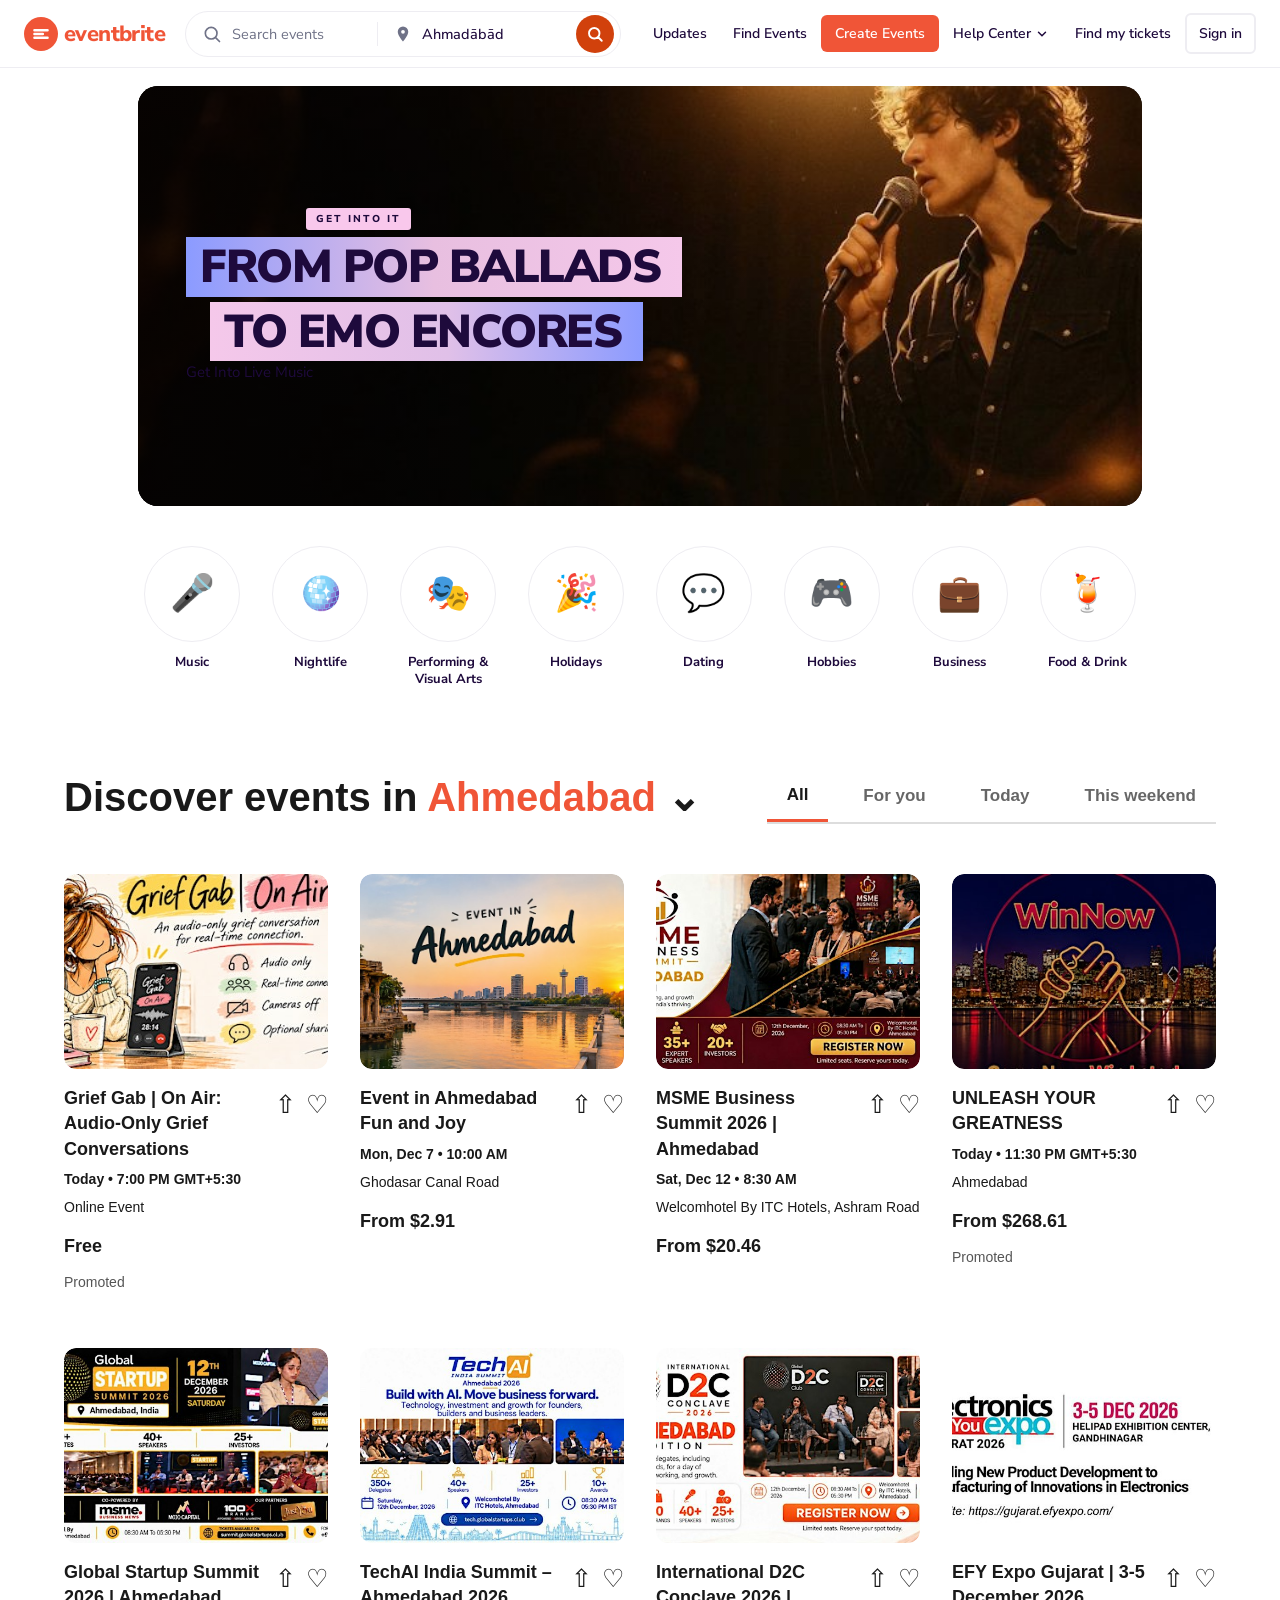
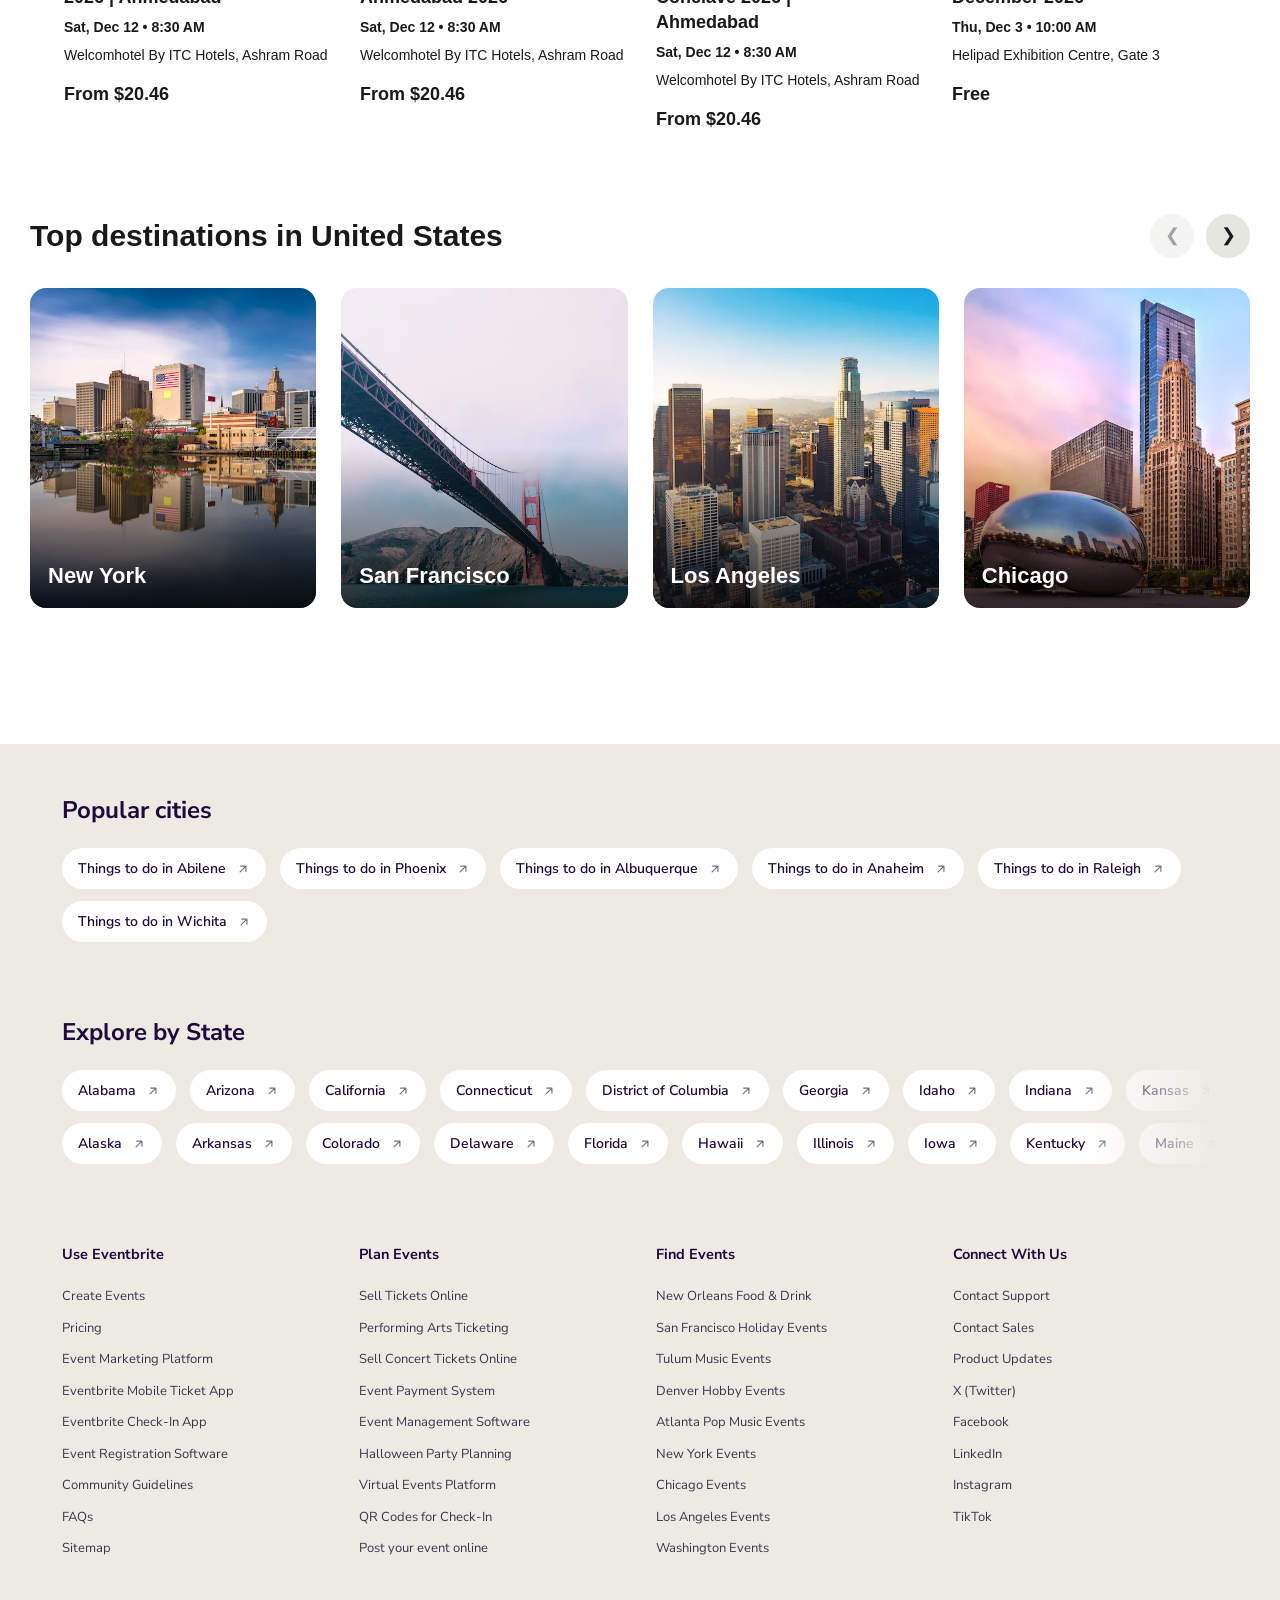
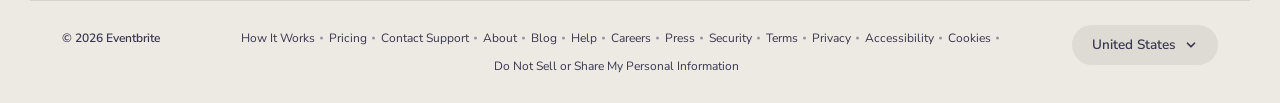
==== commit 581de14c: "Add signin/ folder, wire Sign-in + Get Into Live Music buttons to open modal" ====
--- a/index.html
+++ b/index.html
@@ -1,57 +1,80 @@
 <!DOCTYPE html>
 <html lang="en">
+
 <head>
   <meta charset="UTF-8">
   <meta name="viewport" content="width=device-width, initial-scale=1">
-  <title>Eventbrite - Discover the Best Local Events &amp; Things to Do</title>
+  <title>Eventbrite – Discover Events</title>
   <link rel="preconnect" href="https://fonts.googleapis.com">
   <link rel="preconnect" href="https://fonts.gstatic.com" crossorigin>
-  <link href="https://fonts.googleapis.com/css2?family=Nunito+Sans:wght@400;500;600;700;800;900&display=swap" rel="stylesheet">
+  <link href="https://fonts.googleapis.com/css2?family=Nunito+Sans:wght@400;500;600;700;800;900&display=swap"
+    rel="stylesheet">
   <link rel="stylesheet" href="style.css">
 </head>
+
 <body>
-  <!-- HEADER -->
+
+  <!-- ===== HEADER ===== -->
   <header class="header">
+
+    <!-- Logo -->
     <a href="#" class="logo" aria-label="Eventbrite home">
-      <svg viewBox="0 0 36 36" width="34" height="34" aria-hidden="true" fill="none">
-        <circle cx="18" cy="18" r="18" fill="#f05537"/>
-        <path d="M11 14h14M11 18h9M11 22h14" stroke="#fff" stroke-width="2.5" stroke-linecap="round"/>
+      <svg viewBox="0 0 36 36" width="34" height="34" fill="none" aria-hidden="true">
+        <circle cx="18" cy="18" r="18" fill="#f05537" />
+        <path d="M11 14h14M11 18h9M11 22h14" stroke="#fff" stroke-width="2.5" stroke-linecap="round" />
       </svg>
       <span>eventbrite</span>
     </a>
+
+    <!-- Search -->
     <form class="search" role="search" onsubmit="return false">
       <div class="search__field">
         <svg class="search__icon" viewBox="0 0 24 24" width="20" height="20" aria-hidden="true">
-          <path fill="none" stroke="#6f7287" stroke-width="2" stroke-linecap="round" d="M11 4a7 7 0 1 0 0 14 7 7 0 0 0 0-14zm5 12 5 5"/>
+          <path fill="none" stroke="#6f7287" stroke-width="2" stroke-linecap="round"
+            d="M11 4a7 7 0 1 0 0 14 7 7 0 0 0 0-14zm5 12 5 5" />
         </svg>
         <input type="text" id="searchInput" placeholder="Search events" aria-label="Search events">
       </div>
       <div class="search__divider"></div>
       <div class="search__field search__field--location">
         <svg class="search__icon" viewBox="0 0 24 24" width="18" height="18" aria-hidden="true">
-          <path fill="#6f7287" d="M12 2a7 7 0 0 0-7 7c0 5.25 7 13 7 13s7-7.75 7-13a7 7 0 0 0-7-7zm0 9.5a2.5 2.5 0 1 1 0-5 2.5 2.5 0 0 1 0 5z"/>
+          <path fill="#6f7287"
+            d="M12 2a7 7 0 0 0-7 7c0 5.25 7 13 7 13s7-7.75 7-13a7 7 0 0 0-7-7zm0 9.5a2.5 2.5 0 1 1 0-5 2.5 2.5 0 0 1 0 5z" />
         </svg>
         <input type="text" id="locationInput" value="Ahmadābād" aria-label="Location">
       </div>
       <button type="submit" class="search__btn" id="searchBtn" aria-label="Search">
         <svg viewBox="0 0 24 24" width="18" height="18" aria-hidden="true">
-          <path fill="none" stroke="#fff" stroke-width="2.5" stroke-linecap="round" d="M11 4a7 7 0 1 0 0 14 7 7 0 0 0 0-14zm5 12 5 5"/>
+          <path fill="none" stroke="#fff" stroke-width="2.5" stroke-linecap="round"
+            d="M11 4a7 7 0 1 0 0 14 7 7 0 0 0 0-14zm5 12 5 5" />
         </svg>
       </button>
     </form>
+
+    <!-- Mobile hamburger -->
     <button class="menu-toggle" id="menuToggle" aria-label="Open menu" aria-expanded="false">
-      <svg viewBox="0 0 24 24" width="24" height="24" fill="none" stroke="currentColor" stroke-width="2" stroke-linecap="round">
-        <line x1="3" y1="6" x2="21" y2="6"/><line x1="3" y1="12" x2="21" y2="12"/><line x1="3" y1="18" x2="21" y2="18"/>
+      <svg viewBox="0 0 24 24" width="24" height="24" fill="none" stroke="currentColor" stroke-width="2"
+        stroke-linecap="round" aria-hidden="true">
+        <line x1="3" y1="6" x2="21" y2="6" />
+        <line x1="3" y1="12" x2="21" y2="12" />
+        <line x1="3" y1="18" x2="21" y2="18" />
       </svg>
     </button>
+
+    <!-- Nav links -->
     <nav class="nav" id="nav">
       <a href="#" class="nav__link">Updates</a>
       <a href="#" class="nav__link">Find Events</a>
       <a href="#" class="nav__link nav__create">Create Events</a>
-      <div class="dropdown help-dropdown">
+
+      <!-- Help dropdown -->
+      <div class="dropdown">
         <button class="dropdown__btn nav__link" id="helpBtn" aria-expanded="false">
           Help Center
-          <svg viewBox="0 0 24 24" width="14" height="14" aria-hidden="true" fill="none" stroke="currentColor" stroke-width="2.5" stroke-linecap="round" stroke-linejoin="round"><path d="M6 9l6 6 6-6"/></svg>
+          <svg viewBox="0 0 24 24" width="14" height="14" fill="none" stroke="currentColor" stroke-width="2.5"
+            stroke-linecap="round" aria-hidden="true">
+            <path d="M6 9l6 6 6-6" />
+          </svg>
         </button>
         <ul class="dropdown__menu" id="helpMenu" role="menu">
           <li><a href="#" role="menuitem">Visit Help Center</a></li>
@@ -59,15 +82,18 @@
           <li><a href="#" role="menuitem">Organizer help</a></li>
         </ul>
       </div>
+
       <a href="#" class="nav__link">Find my tickets</a>
-      <a href="signin.html" class="sign-in-btn">Sign in</a>
+      <button type="button" class="nav__link nav__signin" id="openSignin">Sign in</button>
     </nav>
   </header>
 
   <main>
-    <!-- HERO -->
+
+    <!-- ===== HERO ===== -->
     <section class="hero" aria-label="Hero banner">
-      <img src="/images/hero-music.jpg" alt="Singer performing live on stage" class="hero__img" loading="eager" fetchpriority="high">
+      <img src="hero-music.jpg" alt="Singer performing live on stage" class="hero__img" loading="eager"
+        fetchpriority="high">
       <div class="hero__overlay" aria-hidden="true"></div>
       <div class="hero__text">
         <span class="hero__tag">GET INTO IT</span>
@@ -75,110 +101,141 @@
           <span class="hero__line hero__line--1">FROM POP BALLADS</span>
           <span class="hero__line hero__line--2">TO EMO ENCORES</span>
         </h1>
-        <a href="signin.html" class="hero-btn">Get Into Live Music</a>
+        <a href="#" class="hero__btn" id="heroMusicBtn">Get Into Live Music</a>
       </div>
     </section>
 
-    <!-- CATEGORIES -->
+    <!-- ===== CATEGORIES ===== -->
     <section class="categories" aria-label="Browse by category">
       <a href="#" class="category"><span class="category__icon">🎤</span><span class="category__label">Music</span></a>
-      <a href="#" class="category"><span class="category__icon">🪩</span><span class="category__label">Nightlife</span></a>
-      <a href="#" class="category"><span class="category__icon">🎭</span><span class="category__label">Performing &amp; Visual Arts</span></a>
-      <a href="#" class="category"><span class="category__icon">🎉</span><span class="category__label">Holidays</span></a>
+      <a href="#" class="category"><span class="category__icon">🪩</span><span
+          class="category__label">Nightlife</span></a>
+      <a href="#" class="category"><span class="category__icon">🎭</span><span class="category__label">Performing &amp;
+          Visual Arts</span></a>
+      <a href="#" class="category"><span class="category__icon">🎉</span><span
+          class="category__label">Holidays</span></a>
       <a href="#" class="category"><span class="category__icon">💬</span><span class="category__label">Dating</span></a>
-      <a href="#" class="category"><span class="category__icon">🎮</span><span class="category__label">Hobbies</span></a>
-      <a href="#" class="category"><span class="category__icon">💼</span><span class="category__label">Business</span></a>
-      <a href="#" class="category"><span class="category__icon">🍹</span><span class="category__label">Food &amp; Drink</span></a>
+      <a href="#" class="category"><span class="category__icon">🎮</span><span
+          class="category__label">Hobbies</span></a>
+      <a href="#" class="category"><span class="category__icon">💼</span><span
+          class="category__label">Business</span></a>
+      <a href="#" class="category"><span class="category__icon">🍹</span><span class="category__label">Food &amp;
+          Drink</span></a>
     </section>
 
-    <!-- MIDDLE SECTION: EVENTS -->
+    <!-- ===== EVENTS SECTION ===== -->
     <section id="middle-section">
+
       <div class="events-container">
+
+        <!-- Heading + tabs -->
         <div class="top-section">
-    <h1>
-        Discover events in
-        <span class="location-dropdown">
-            <span class="city-name">Ahmedabad</span>
-
-            <button class="location-toggle" id="locationBtn" type="button">
-                ⌄
-            </button>
-
-            <div class="dropdown-menu" id="locationDropdown">
-
-                <button class="dropdown-option" id="currentLocation" type="button">
-                    <span class="option-icon">📍</span>
-                    <span class="option-text">
-                        <strong>Use my current location</strong>
-                        <small>Find events near you</small>
-                    </span>
-                </button>
-
-                <a href="https://www.eventbrite.com/d/online/" class="dropdown-option">
-                    <span class="option-icon">🌐</span>
-                    <span class="option-text">
-                        <strong>Browse online events</strong>
-                        <small>Discover online events</small>
-                    </span>
-                </a>
-
-            </div>
-        </span>
-    </h1>
-
-    <nav class="tabs" aria-label="Event filters">
-        <button class="tab active" type="button">All</button>
-        <button class="tab" type="button">For you</button>
-        <button class="tab" type="button">Today</button>
-        <button class="tab" type="button">This weekend</button>
-    </nav>
-</div>
-
-        <div class="events-grid">
-          <article class="event-card">
+          <h1>Discover events in <span>Ahmedabad</span> <span class="dropdown">⌄</span></h1>
+          <nav class="tabs">
+            <button class="tab active">All</button>
+            <button class="tab">For you</button>
+            <button class="tab">Today</button>
+            <button class="tab">This weekend</button>
+          </nav>
+        </div>
+
+        <!-- Event cards grid -->
+        <main class="events-grid">
+
+          <div class="event-card">
             <div class="image-wrapper"><img src="images/event1.jpg" alt="Grief Gab event"></div>
-            <div class="event-heading"><h2>Grief Gab | On Air: Audio-Only Grief Conversations</h2><div class="event-actions"><button title="Share" type="button">⇧</button><button title="Favourite" type="button">♡</button></div></div>
-            <p class="event-date">Today • 7:00 PM GMT+5:30</p><p class="event-venue">Online Event</p><p class="event-price">Free</p><p class="event-promo">Promoted</p>
-          </article>
-          <article class="event-card">
+            <div class="event-heading">
+              <h2>Grief Gab | On Air: Audio-Only Grief Conversations</h2>
+              <div class="event-actions"><button title="Share">⇧</button><button title="Favourite">♡</button></div>
+            </div>
+            <p class="event-date">Today • 7:00 PM GMT+5:30</p>
+            <p class="event-venue">Online Event</p>
+            <p class="event-price">Free</p>
+            <p class="event-promo">Promoted</p>
+          </div>
+
+          <div class="event-card">
             <div class="image-wrapper"><img src="images/event2.jpg" alt="Event in Ahmedabad"></div>
-            <div class="event-heading"><h2>Event in Ahmedabad Fun and Joy</h2><div class="event-actions"><button title="Share" type="button">⇧</button><button title="Favourite" type="button">♡</button></div></div>
-            <p class="event-date">Mon, Dec 7 • 10:00 AM</p><p class="event-venue">Ghodasar Canal Road</p><p class="event-price">From $2.91</p>
-          </article>
-          <article class="event-card">
+            <div class="event-heading">
+              <h2>Event in Ahmedabad Fun and Joy</h2>
+              <div class="event-actions"><button title="Share">⇧</button><button title="Favourite">♡</button></div>
+            </div>
+            <p class="event-date">Mon, Dec 7 • 10:00 AM</p>
+            <p class="event-venue">Ghodasar Canal Road</p>
+            <p class="event-price">From $2.91</p>
+          </div>
+
+          <div class="event-card">
             <div class="image-wrapper"><img src="images/event3.jpg" alt="MSME Business Summit"></div>
-            <div class="event-heading"><h2>MSME Business Summit 2026 | Ahmedabad</h2><div class="event-actions"><button title="Share" type="button">⇧</button><button title="Favourite" type="button">♡</button></div></div>
-            <p class="event-date">Sat, Dec 12 • 8:30 AM</p><p class="event-venue">Welcomhotel By ITC Hotels, Ashram Road, Ahmedabad</p><p class="event-price">From $20.46</p>
-          </article>
-          <article class="event-card">
+            <div class="event-heading">
+              <h2>MSME Business Summit 2026 | Ahmedabad</h2>
+              <div class="event-actions"><button title="Share">⇧</button><button title="Favourite">♡</button></div>
+            </div>
+            <p class="event-date">Sat, Dec 12 • 8:30 AM</p>
+            <p class="event-venue">Welcomhotel By ITC Hotels, Ashram Road</p>
+            <p class="event-price">From $20.46</p>
+          </div>
+
+          <div class="event-card">
             <div class="image-wrapper"><img src="images/event4.jpg" alt="Unleash Your Greatness"></div>
-            <div class="event-heading"><h2>UNLEASH YOUR GREATNESS</h2><div class="event-actions"><button title="Share" type="button">⇧</button><button title="Favourite" type="button">♡</button></div></div>
-            <p class="event-date">Today • 11:30 PM GMT+5:30</p><p class="event-venue">Ahmedabad</p><p class="event-price">From $268.61</p><p class="event-promo">Promoted</p>
-          </article>
-          <article class="event-card">
+            <div class="event-heading">
+              <h2>UNLEASH YOUR GREATNESS</h2>
+              <div class="event-actions"><button title="Share">⇧</button><button title="Favourite">♡</button></div>
+            </div>
+            <p class="event-date">Today • 11:30 PM GMT+5:30</p>
+            <p class="event-venue">Ahmedabad</p>
+            <p class="event-price">From $268.61</p>
+            <p class="event-promo">Promoted</p>
+          </div>
+
+          <div class="event-card">
             <div class="image-wrapper"><img src="images/event5.jpg" alt="Global Startup Summit"></div>
-            <div class="event-heading"><h2>Global Startup Summit 2026 | Ahmedabad</h2><div class="event-actions"><button title="Share" type="button">⇧</button><button title="Favourite" type="button">♡</button></div></div>
-            <p class="event-date">Sat, Dec 12 • 8:30 AM</p><p class="event-venue">Welcomhotel By ITC Hotels, Ashram Road, Ahmedabad</p><p class="event-price">From $20.46</p>
-          </article>
-          <article class="event-card">
+            <div class="event-heading">
+              <h2>Global Startup Summit 2026 | Ahmedabad</h2>
+              <div class="event-actions"><button title="Share">⇧</button><button title="Favourite">♡</button></div>
+            </div>
+            <p class="event-date">Sat, Dec 12 • 8:30 AM</p>
+            <p class="event-venue">Welcomhotel By ITC Hotels, Ashram Road</p>
+            <p class="event-price">From $20.46</p>
+          </div>
+
+          <div class="event-card">
             <div class="image-wrapper"><img src="images/event6.jpg" alt="TechAI India Summit"></div>
-            <div class="event-heading"><h2>TechAI India Summit – Ahmedabad 2026</h2><div class="event-actions"><button title="Share" type="button">⇧</button><button title="Favourite" type="button">♡</button></div></div>
-            <p class="event-date">Sat, Dec 12 • 8:30 AM</p><p class="event-venue">Welcomhotel By ITC Hotels, Ashram Road, Ahmedabad</p><p class="event-price">From $20.46</p>
-          </article>
-          <article class="event-card">
+            <div class="event-heading">
+              <h2>TechAI India Summit – Ahmedabad 2026</h2>
+              <div class="event-actions"><button title="Share">⇧</button><button title="Favourite">♡</button></div>
+            </div>
+            <p class="event-date">Sat, Dec 12 • 8:30 AM</p>
+            <p class="event-venue">Welcomhotel By ITC Hotels, Ashram Road</p>
+            <p class="event-price">From $20.46</p>
+          </div>
+
+          <div class="event-card">
             <div class="image-wrapper"><img src="images/event7.jpg" alt="International D2C Conclave"></div>
-            <div class="event-heading"><h2>International D2C Conclave 2026 | Ahmedabad</h2><div class="event-actions"><button title="Share" type="button">⇧</button><button title="Favourite" type="button">♡</button></div></div>
-            <p class="event-date">Sat, Dec 12 • 8:30 AM</p><p class="event-venue">Welcomhotel By ITC Hotels, Ashram Road, Ahmedabad</p><p class="event-price">From $20.46</p>
-          </article>
-          <article class="event-card">
+            <div class="event-heading">
+              <h2>International D2C Conclave 2026 | Ahmedabad</h2>
+              <div class="event-actions"><button title="Share">⇧</button><button title="Favourite">♡</button></div>
+            </div>
+            <p class="event-date">Sat, Dec 12 • 8:30 AM</p>
+            <p class="event-venue">Welcomhotel By ITC Hotels, Ashram Road</p>
+            <p class="event-price">From $20.46</p>
+          </div>
+
+          <div class="event-card">
             <div class="image-wrapper"><img src="images/event8.jpg" alt="EFY Expo Gujarat"></div>
-            <div class="event-heading"><h2>EFY Expo Gujarat | 3-5 December 2026</h2><div class="event-actions"><button title="Share" type="button">⇧</button><button title="Favourite" type="button">♡</button></div></div>
-            <p class="event-date">Thu, Dec 3 • 10:00 AM</p><p class="event-venue">Helipad Exhibition Centre, Gate 3</p><p class="event-price">Free</p>
-          </article>
-        </div>
-      </div>
-
-      <!-- TOP DESTINATIONS -->
+            <div class="event-heading">
+              <h2>EFY Expo Gujarat | 3-5 December 2026</h2>
+              <div class="event-actions"><button title="Share">⇧</button><button title="Favourite">♡</button></div>
+            </div>
+            <p class="event-date">Thu, Dec 3 • 10:00 AM</p>
+            <p class="event-venue">Helipad Exhibition Centre, Gate 3</p>
+            <p class="event-price">Free</p>
+          </div>
+
+        </main>
+      </div>
+
+      <!-- ===== DESTINATIONS CAROUSEL ===== -->
       <section class="destinations-section">
         <div class="destinations-header">
           <h2 class="section-title">Top destinations in United States</h2>
@@ -188,20 +245,37 @@
           </div>
         </div>
         <div class="destinations-grid" id="destinationsGrid">
-          <div class="destination-card"><img src="images/newyork.jpg" alt="New York"><h3>New York</h3></div>
-          <div class="destination-card"><img src="images/sanfrancisco.jpg" alt="San Francisco"><h3>San Francisco</h3></div>
-          <div class="destination-card"><img src="images/losangeles.jpg" alt="Los Angeles"><h3>Los Angeles</h3></div>
-          <div class="destination-card"><img src="images/chicago.jpg" alt="Chicago"><h3>Chicago</h3></div>
-          <div class="destination-card"><img src="images/washington.jpg" alt="Washington DC"><h3>Washington DC</h3></div>
-          <div class="destination-card"><img src="images/lasvegas.jpg" alt="Las Vegas"><h3>Las Vegas</h3></div>
-          <div class="destination-card"><img src="images/miami.jpg" alt="Miami"><h3>Miami</h3></div>
-          <div class="destination-card"><img src="images/boston.jpg" alt="Boston"><h3>Boston</h3></div>
+          <div class="destination-card"><img src="images/newyork.jpg" alt="New York">
+            <h3>New York</h3>
+          </div>
+          <div class="destination-card"><img src="images/sanfrancisco.jpg" alt="San Francisco">
+            <h3>San Francisco</h3>
+          </div>
+          <div class="destination-card"><img src="images/losangeles.jpg" alt="Los Angeles">
+            <h3>Los Angeles</h3>
+          </div>
+          <div class="destination-card"><img src="images/chicago.jpg" alt="Chicago">
+            <h3>Chicago</h3>
+          </div>
+          <div class="destination-card"><img src="images/washington.jpg" alt="Washington DC">
+            <h3>Washington DC</h3>
+          </div>
+          <div class="destination-card"><img src="images/lasvegas.jpg" alt="Las Vegas">
+            <h3>Las Vegas</h3>
+          </div>
+          <div class="destination-card"><img src="images/miami.jpg" alt="Miami">
+            <h3>Miami</h3>
+          </div>
+          <div class="destination-card"><img src="images/boston.jpg" alt="Boston">
+            <h3>Boston</h3>
+          </div>
         </div>
       </section>
-    </section>
+
+    </section><!-- /middle-section -->
   </main>
 
-  <!-- FOOTER -->
+  <!-- ===== FOOTER ===== -->
   <footer id="footer-section" class="ef">
     <div class="ef__wrap">
       <h2 class="ef__title">Popular cities</h2>
@@ -212,35 +286,216 @@
         <div class="ef__chips ef__chips--row" id="efStatesRow2"></div>
       </div>
     </div>
+
     <div class="ef__cols">
-      <div><h3>Use Eventbrite</h3><ul>
-        <li><a href="#">Create Events</a></li><li><a href="#">Pricing</a></li><li><a href="#">Event Marketing Platform</a></li><li><a href="#">Eventbrite Mobile Ticket App</a></li><li><a href="#">Eventbrite Check-In App</a></li><li><a href="#">Eventbrite App Marketplace</a></li><li><a href="#">Event Registration Software</a></li><li><a href="#">Community Guidelines</a></li><li><a href="#">FAQs</a></li><li><a href="#">Sitemap</a></li>
-      </ul></div>
-      <div><h3>Plan Events</h3><ul>
-        <li><a href="#">Sell Tickets Online</a></li><li><a href="#">Performing Arts Ticketing Software</a></li><li><a href="#">Sell Concert Tickets Online</a></li><li><a href="#">Event Payment System</a></li><li><a href="#">Solutions for Professional Services</a></li><li><a href="#">Event Management Software</a></li><li><a href="#">Halloween Party Planning</a></li><li><a href="#">Virtual Events Platform</a></li><li><a href="#">QR Codes for Event Check-In</a></li><li><a href="#">Post your event online</a></li>
-      </ul></div>
-      <div><h3>Find Events</h3><ul>
-        <li><a href="#">New Orleans Food &amp; Drink Events</a></li><li><a href="#">San Francisco Holiday Events</a></li><li><a href="#">Tulum Music Events</a></li><li><a href="#">Denver Hobby Events</a></li><li><a href="#">Atlanta Pop Music Events</a></li><li><a href="#">New York Events</a></li><li><a href="#">Chicago Events</a></li><li><a href="#">Events in Dallas Today</a></li><li><a href="#">Los Angeles Events</a></li><li><a href="#">Washington Events</a></li>
-      </ul></div>
-      <div><h3>Connect With Us</h3><ul>
-        <li><a href="#">Contact Support</a></li><li><a href="#">Contact Sales</a></li><li><a href="#">Product Updates</a></li><li><a href="#">X</a></li><li><a href="#">Facebook</a></li><li><a href="#">LinkedIn</a></li><li><a href="#">Instagram</a></li><li><a href="#">TikTok</a></li>
-      </ul></div>
+      <div>
+        <h3>Use Eventbrite</h3>
+        <ul>
+          <li><a href="#">Create Events</a></li>
+          <li><a href="#">Pricing</a></li>
+          <li><a href="#">Event Marketing Platform</a></li>
+          <li><a href="#">Eventbrite Mobile Ticket App</a></li>
+          <li><a href="#">Eventbrite Check-In App</a></li>
+          <li><a href="#">Event Registration Software</a></li>
+          <li><a href="#">Community Guidelines</a></li>
+          <li><a href="#">FAQs</a></li>
+          <li><a href="#">Sitemap</a></li>
+        </ul>
+      </div>
+      <div>
+        <h3>Plan Events</h3>
+        <ul>
+          <li><a href="#">Sell Tickets Online</a></li>
+          <li><a href="#">Performing Arts Ticketing</a></li>
+          <li><a href="#">Sell Concert Tickets Online</a></li>
+          <li><a href="#">Event Payment System</a></li>
+          <li><a href="#">Event Management Software</a></li>
+          <li><a href="#">Halloween Party Planning</a></li>
+          <li><a href="#">Virtual Events Platform</a></li>
+          <li><a href="#">QR Codes for Check-In</a></li>
+          <li><a href="#">Post your event online</a></li>
+        </ul>
+      </div>
+      <div>
+        <h3>Find Events</h3>
+        <ul>
+          <li><a href="#">New Orleans Food &amp; Drink</a></li>
+          <li><a href="#">San Francisco Holiday Events</a></li>
+          <li><a href="#">Tulum Music Events</a></li>
+          <li><a href="#">Denver Hobby Events</a></li>
+          <li><a href="#">Atlanta Pop Music Events</a></li>
+          <li><a href="#">New York Events</a></li>
+          <li><a href="#">Chicago Events</a></li>
+          <li><a href="#">Los Angeles Events</a></li>
+          <li><a href="#">Washington Events</a></li>
+        </ul>
+      </div>
+      <div>
+        <h3>Connect With Us</h3>
+        <ul>
+          <li><a href="#">Contact Support</a></li>
+          <li><a href="#">Contact Sales</a></li>
+          <li><a href="#">Product Updates</a></li>
+          <li><a href="#">X (Twitter)</a></li>
+          <li><a href="#">Facebook</a></li>
+          <li><a href="#">LinkedIn</a></li>
+          <li><a href="#">Instagram</a></li>
+          <li><a href="#">TikTok</a></li>
+        </ul>
+      </div>
     </div>
+
     <div class="ef__bottom">
       <span class="ef__copy">&copy; <span id="efYear">2026</span> Eventbrite</span>
-      <nav class="ef__legal" aria-label="Footer">
-        <a href="#">How It Works</a><a href="#">Pricing</a><a href="#">Contact Support</a><a href="#">About</a><a href="#">Blog</a><a href="#">Help</a><a href="#">Careers</a><a href="#">Press</a><a href="#">Impact</a><a href="#">Security</a><a href="#">Developers</a><a href="#">Status</a><a href="#">Terms</a><a href="#">Privacy</a><a href="#">Accessibility</a><a href="#">Cookies</a><a href="#">Privacy Preferences</a><a href="#" class="ef__legal-last">Do Not Sell or Share My Personal Information</a>
+      <nav class="ef__legal" aria-label="Footer legal">
+        <a href="#">How It Works</a><a href="#">Pricing</a><a href="#">Contact Support</a>
+        <a href="#">About</a><a href="#">Blog</a><a href="#">Help</a><a href="#">Careers</a>
+        <a href="#">Press</a><a href="#">Security</a><a href="#">Terms</a><a href="#">Privacy</a>
+        <a href="#">Accessibility</a><a href="#">Cookies</a>
+        <a href="#" class="ef__legal-last">Do Not Sell or Share My Personal Information</a>
       </nav>
       <div class="ef__country">
-        <button type="button" id="efCountryBtn" aria-expanded="false"><span id="efCountryLabel">United States</span>
-          <svg viewBox="0 0 24 24" width="14" height="14" aria-hidden="true"><path fill="none" stroke="currentColor" stroke-width="3" stroke-linecap="round" stroke-linejoin="round" d="M6 9l6 6 6-6"/></svg>
+        <button type="button" id="efCountryBtn" aria-expanded="false">
+          <span id="efCountryLabel">United States</span>
+          <svg viewBox="0 0 24 24" width="14" height="14" aria-hidden="true">
+            <path fill="none" stroke="currentColor" stroke-width="3" stroke-linecap="round" stroke-linejoin="round"
+              d="M6 9l6 6 6-6" />
+          </svg>
         </button>
-        <ul id="efCountryMenu" class="ef__country-menu"><li>United States</li><li>India</li><li>United Kingdom</li><li>Canada</li><li>Australia</li><li>Germany</li><li>France</li><li>Spain</li></ul>
+        <ul id="efCountryMenu" class="ef__country-menu">
+          <li>United States</li>
+          <li>India</li>
+          <li>United Kingdom</li>
+          <li>Canada</li>
+          <li>Australia</li>
+          <li>Germany</li>
+          <li>France</li>
+          <li>Spain</li>
+        </ul>
       </div>
     </div>
   </footer>
 
+  <!-- ===== SIGN-IN MODAL ===== -->
+  <div class="si2-overlay" id="signinOverlay" role="dialog" aria-modal="true" aria-label="Sign in">
+    <div class="si2-card">
+
+      <!-- Close -->
+      <button class="si2-close" id="closeSignin" aria-label="Close">
+        <svg viewBox="0 0 24 24" width="20" height="20" fill="none" stroke="currentColor" stroke-width="2.5"
+          stroke-linecap="round" aria-hidden="true">
+          <path d="M18 6L6 18M6 6l12 12" />
+        </svg>
+      </button>
+
+      <!-- Logo -->
+      <div class="si2-logo" aria-hidden="true">
+        <svg viewBox="0 0 36 36" width="26" height="26" fill="none">
+          <circle cx="18" cy="18" r="18" fill="#f05537" />
+          <path d="M11 14h14M11 18h9M11 22h14" stroke="#fff" stroke-width="2.5" stroke-linecap="round" />
+        </svg>
+        <span>eventbrite</span>
+      </div>
+
+      <!-- Step 1: Email -->
+      <div class="si2-step" id="mStepEmail">
+        <h2 class="si2-title">Welcome!<br>What's your email?</h2>
+        <form id="mFormEmail" novalidate class="si2-form">
+          <div class="si2-field" id="mFEmail">
+            <input class="si2-input" type="email" id="mEmailInput" placeholder="Email" autocomplete="email" required>
+            <span class="si2-err" id="mErrEmail" aria-live="polite"></span>
+          </div>
+          <button type="submit" class="si2-btn-primary">
+            <span class="si2-btn-label">Continue</span>
+            <span class="si2-spinner" aria-hidden="true"></span>
+          </button>
+        </form>
+        <div class="si2-divider"><span>Or sign in with</span></div>
+        <p class="si2-terms">
+          By clicking Continue or the icons below, you agree to Eventbrite's
+          <a href="#" class="si2-link">Terms of Service</a> and <a href="#" class="si2-link">Privacy Policy</a>.
+        </p>
+        <div class="si2-socials">
+          <button type="button" class="si2-social-btn" aria-label="Continue with Apple">
+            <svg viewBox="0 0 24 24" width="22" height="22" fill="currentColor" aria-hidden="true">
+              <path
+                d="M17.05 20.28c-.98.95-2.05.8-3.08.35-1.09-.46-2.09-.48-3.24 0-1.44.62-2.2.44-3.06-.35C2.79 15.25 3.51 7.7 9.05 7.4c1.4.07 2.38.73 3.19.73.98 0 2.82-.9 4.75-.77 1.09.05 3.65.44 4.72 2.98-5.08 3.33-3.1 8.65 1.34 9.94zM12.03 7.25c-.15-2.23 1.66-4.07 3.74-4.25.29 2.58-2.34 4.5-3.74 4.25z" />
+            </svg>
+          </button>
+          <button type="button" class="si2-social-btn" aria-label="Continue with Google">
+            <svg viewBox="0 0 24 24" width="22" height="22" aria-hidden="true">
+              <path fill="#4285F4"
+                d="M22.56 12.25c0-.78-.07-1.53-.2-2.25H12v4.26h5.92c-.26 1.37-1.04 2.53-2.21 3.31v2.77h3.57c2.08-1.92 3.28-4.74 3.28-8.09z" />
+              <path fill="#34A853"
+                d="M12 23c2.97 0 5.46-.98 7.28-2.66l-3.57-2.77c-.98.66-2.23 1.06-3.71 1.06-2.86 0-5.29-1.93-6.16-4.53H2.18v2.84C3.99 20.53 7.7 23 12 23z" />
+              <path fill="#FBBC05"
+                d="M5.84 14.09c-.22-.66-.35-1.36-.35-2.09s.13-1.43.35-2.09V7.07H2.18C1.43 8.55 1 10.22 1 12s.43 3.45 1.18 4.93l3.66-2.84z" />
+              <path fill="#EA4335"
+                d="M12 5.38c1.62 0 3.06.56 4.21 1.64l3.15-3.15C17.45 2.09 14.97 1 12 1 7.7 1 3.99 3.47 2.18 7.07l3.66 2.84c.87-2.6 3.3-4.53 6.16-4.53z" />
+            </svg>
+          </button>
+          <button type="button" class="si2-social-btn" aria-label="Continue with Facebook">
+            <svg viewBox="0 0 24 24" width="22" height="22" aria-hidden="true">
+              <path fill="#1877F2"
+                d="M24 12.073C24 5.405 18.627 0 12 0S0 5.405 0 12.073C0 18.1 4.388 23.094 10.125 24v-8.437H7.078v-3.49h3.047V9.41c0-3.025 1.792-4.697 4.533-4.697 1.312 0 2.686.235 2.686.235v2.97h-1.513c-1.491 0-1.956.93-1.956 1.886v2.27h3.328l-.532 3.49h-2.796V24C19.612 23.094 24 18.1 24 12.073z" />
+            </svg>
+          </button>
+        </div>
+        <a href="#" class="si2-help-link">Need help finding your tickets?</a>
+      </div>
+
+      <!-- Step 2: Password -->
+      <div class="si2-step si2-step--hidden" id="mStepPassword">
+        <button class="si2-back" id="mBackBtn" type="button" aria-label="Go back">
+          <svg viewBox="0 0 24 24" width="18" height="18" fill="none" stroke="currentColor" stroke-width="2.5"
+            stroke-linecap="round" aria-hidden="true">
+            <path d="M19 12H5M12 5l-7 7 7 7" />
+          </svg>
+        </button>
+        <h2 class="si2-title">Enter your password</h2>
+        <p class="si2-email-display" id="mEmailDisplay"></p>
+        <form id="mFormPassword" novalidate class="si2-form">
+          <div class="si2-field" id="mFPassword">
+            <div class="si2-input-wrap">
+              <input class="si2-input" type="password" id="mPasswordInput" placeholder="Password"
+                autocomplete="current-password" required>
+              <button type="button" class="si2-eye" id="mEyeBtn" aria-label="Show password">
+                <svg class="si2-eye__show" viewBox="0 0 24 24" width="18" height="18" fill="none" stroke="currentColor"
+                  stroke-width="2" stroke-linecap="round" aria-hidden="true">
+                  <path d="M1 12s4-8 11-8 11 8 11 8-4 8-11 8-11-8-11-8z" />
+                  <circle cx="12" cy="12" r="3" />
+                </svg>
+                <svg class="si2-eye__hide" viewBox="0 0 24 24" width="18" height="18" fill="none" stroke="currentColor"
+                  stroke-width="2" stroke-linecap="round" aria-hidden="true" style="display:none">
+                  <path
+                    d="M17.94 17.94A10.07 10.07 0 0 1 12 20c-7 0-11-8-11-8a18.45 18.45 0 0 1 5.06-5.94M9.9 4.24A9.12 9.12 0 0 1 12 4c7 0 11 8 11 8a18.5 18.5 0 0 1-2.16 3.19m-6.72-1.07a3 3 0 1 1-4.24-4.24" />
+                  <line x1="1" y1="1" x2="23" y2="23" />
+                </svg>
+              </button>
+            </div>
+            <span class="si2-err" id="mErrPassword" aria-live="polite"></span>
+          </div>
+          <div class="si2-forgot-row"><a href="#" class="si2-link si2-link--sm">Forgot password?</a></div>
+          <button type="submit" class="si2-btn-primary" id="mLoginBtn">
+            <span class="si2-btn-label">Log in</span>
+            <span class="si2-spinner" aria-hidden="true"></span>
+          </button>
+        </form>
+      </div>
+
+    </div>
+  </div>
+
+  <!-- Success toast -->
+  <div class="si2-toast" id="mainToast" role="status" aria-live="polite">
+    <svg viewBox="0 0 24 24" width="18" height="18" fill="none" stroke="#fff" stroke-width="2.5" stroke-linecap="round"
+      aria-hidden="true">
+      <path d="M20 6L9 17l-5-5" />
+    </svg>
+    Logged in successfully!
+  </div>
+
   <script src="script.js"></script>
-  <script src="event.js"></script>
 </body>
-</html>
+
+</html>
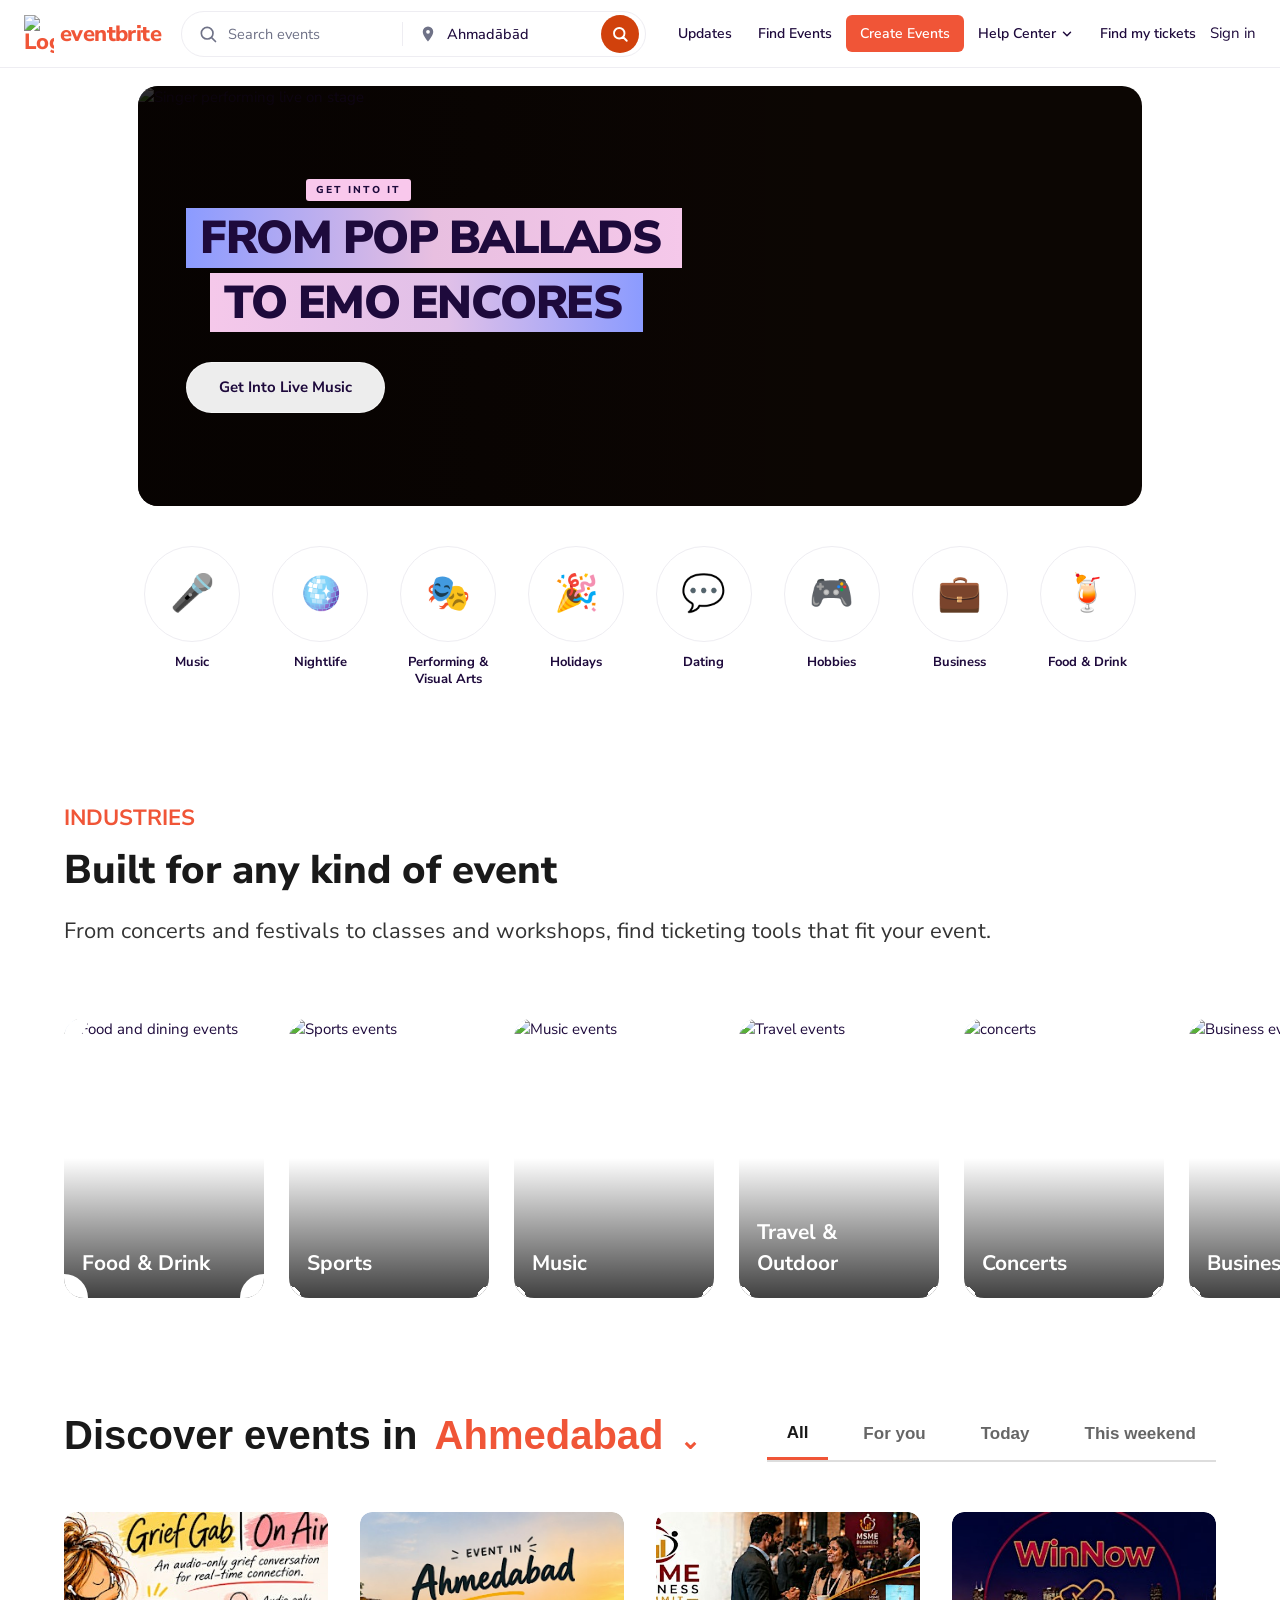
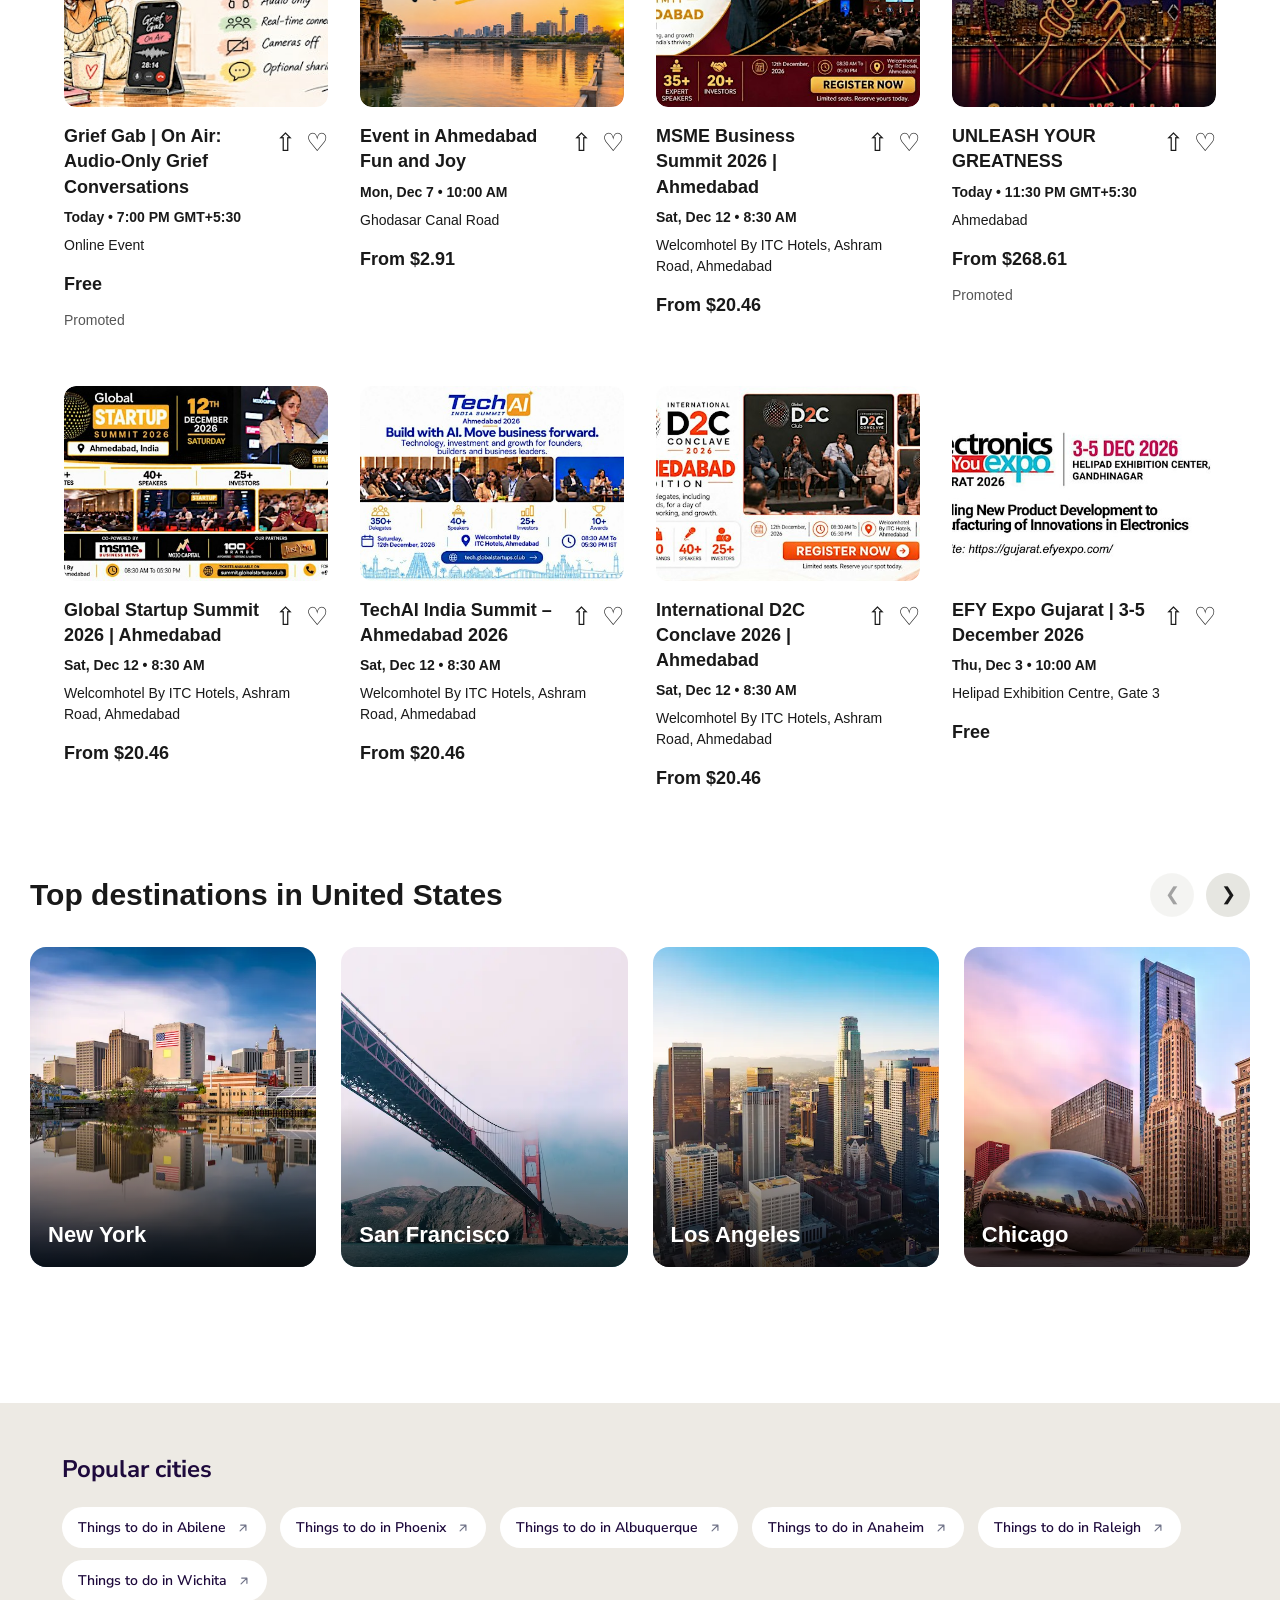
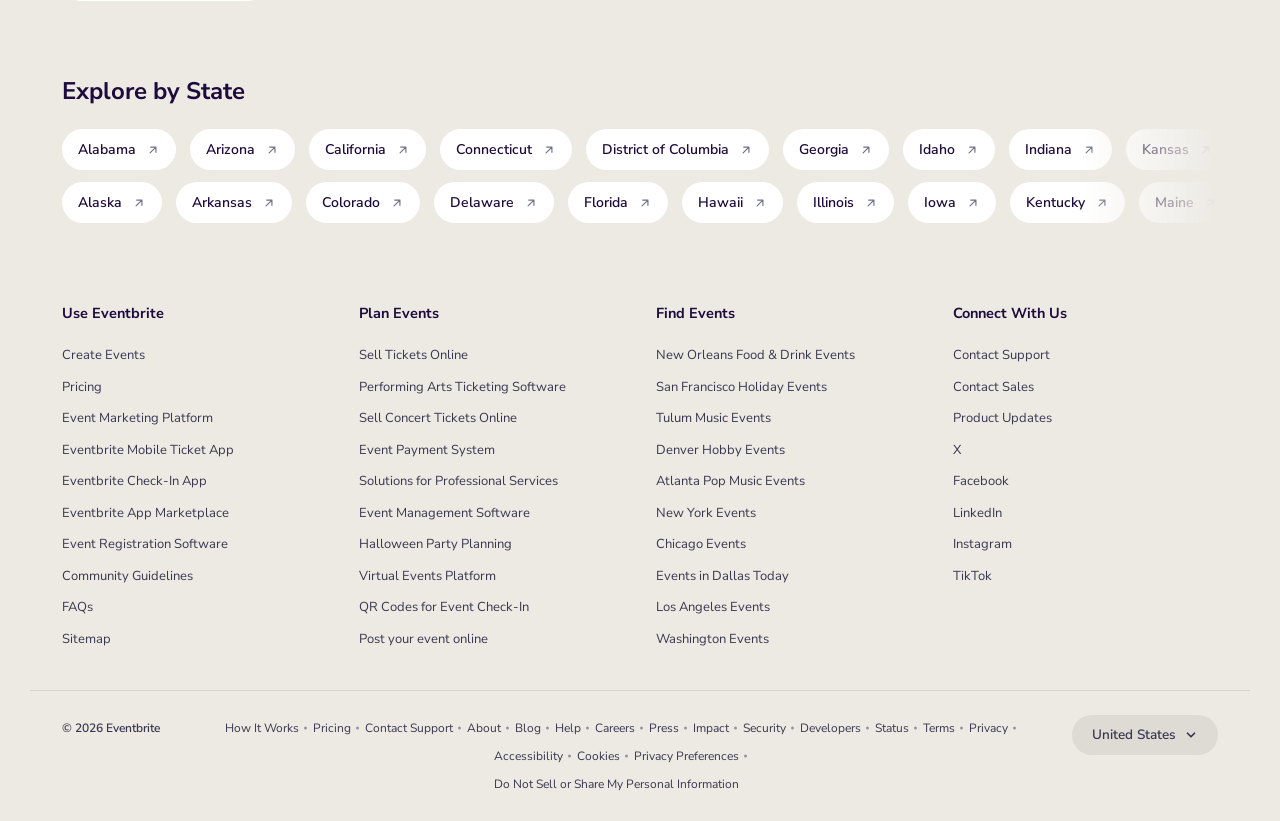
==== commit 7f012566: "Add files via upload" ====
--- a/index.html
+++ b/index.html
@@ -1,80 +1,54 @@
 <!DOCTYPE html>
 <html lang="en">
-
 <head>
   <meta charset="UTF-8">
   <meta name="viewport" content="width=device-width, initial-scale=1">
-  <title>Eventbrite – Discover Events</title>
+  <title>Eventbrite - Discover the Best Local Events &amp; Things to Do</title>
   <link rel="preconnect" href="https://fonts.googleapis.com">
   <link rel="preconnect" href="https://fonts.gstatic.com" crossorigin>
-  <link href="https://fonts.googleapis.com/css2?family=Nunito+Sans:wght@400;500;600;700;800;900&display=swap"
-    rel="stylesheet">
+  <link href="https://fonts.googleapis.com/css2?family=Nunito+Sans:wght@400;500;600;700;800;900&display=swap" rel="stylesheet">
   <link rel="stylesheet" href="style.css">
 </head>
-
 <body>
-
-  <!-- ===== HEADER ===== -->
+  <!-- HEADER -->
   <header class="header">
-
-    <!-- Logo -->
     <a href="#" class="logo" aria-label="Eventbrite home">
-      <svg viewBox="0 0 36 36" width="34" height="34" fill="none" aria-hidden="true">
-        <circle cx="18" cy="18" r="18" fill="#f05537" />
-        <path d="M11 14h14M11 18h9M11 22h14" stroke="#fff" stroke-width="2.5" stroke-linecap="round" />
-      </svg>
-      <span>eventbrite</span>
+        <img src="images/logo.png" alt="Logo">
+        <span>eventbrite</span>
     </a>
-
-    <!-- Search -->
     <form class="search" role="search" onsubmit="return false">
       <div class="search__field">
         <svg class="search__icon" viewBox="0 0 24 24" width="20" height="20" aria-hidden="true">
-          <path fill="none" stroke="#6f7287" stroke-width="2" stroke-linecap="round"
-            d="M11 4a7 7 0 1 0 0 14 7 7 0 0 0 0-14zm5 12 5 5" />
+          <path fill="none" stroke="#6f7287" stroke-width="2" stroke-linecap="round" d="M11 4a7 7 0 1 0 0 14 7 7 0 0 0 0-14zm5 12 5 5"/>
         </svg>
         <input type="text" id="searchInput" placeholder="Search events" aria-label="Search events">
       </div>
       <div class="search__divider"></div>
       <div class="search__field search__field--location">
         <svg class="search__icon" viewBox="0 0 24 24" width="18" height="18" aria-hidden="true">
-          <path fill="#6f7287"
-            d="M12 2a7 7 0 0 0-7 7c0 5.25 7 13 7 13s7-7.75 7-13a7 7 0 0 0-7-7zm0 9.5a2.5 2.5 0 1 1 0-5 2.5 2.5 0 0 1 0 5z" />
+          <path fill="#6f7287" d="M12 2a7 7 0 0 0-7 7c0 5.25 7 13 7 13s7-7.75 7-13a7 7 0 0 0-7-7zm0 9.5a2.5 2.5 0 1 1 0-5 2.5 2.5 0 0 1 0 5z"/>
         </svg>
         <input type="text" id="locationInput" value="Ahmadābād" aria-label="Location">
       </div>
       <button type="submit" class="search__btn" id="searchBtn" aria-label="Search">
         <svg viewBox="0 0 24 24" width="18" height="18" aria-hidden="true">
-          <path fill="none" stroke="#fff" stroke-width="2.5" stroke-linecap="round"
-            d="M11 4a7 7 0 1 0 0 14 7 7 0 0 0 0-14zm5 12 5 5" />
+          <path fill="none" stroke="#fff" stroke-width="2.5" stroke-linecap="round" d="M11 4a7 7 0 1 0 0 14 7 7 0 0 0 0-14zm5 12 5 5"/>
         </svg>
       </button>
     </form>
-
-    <!-- Mobile hamburger -->
     <button class="menu-toggle" id="menuToggle" aria-label="Open menu" aria-expanded="false">
-      <svg viewBox="0 0 24 24" width="24" height="24" fill="none" stroke="currentColor" stroke-width="2"
-        stroke-linecap="round" aria-hidden="true">
-        <line x1="3" y1="6" x2="21" y2="6" />
-        <line x1="3" y1="12" x2="21" y2="12" />
-        <line x1="3" y1="18" x2="21" y2="18" />
+      <svg viewBox="0 0 24 24" width="24" height="24" fill="none" stroke="currentColor" stroke-width="2" stroke-linecap="round">
+        <line x1="3" y1="6" x2="21" y2="6"/><line x1="3" y1="12" x2="21" y2="12"/><line x1="3" y1="18" x2="21" y2="18"/>
       </svg>
     </button>
-
-    <!-- Nav links -->
     <nav class="nav" id="nav">
       <a href="#" class="nav__link">Updates</a>
       <a href="#" class="nav__link">Find Events</a>
       <a href="#" class="nav__link nav__create">Create Events</a>
-
-      <!-- Help dropdown -->
-      <div class="dropdown">
+      <div class="dropdown help-dropdown">
         <button class="dropdown__btn nav__link" id="helpBtn" aria-expanded="false">
           Help Center
-          <svg viewBox="0 0 24 24" width="14" height="14" fill="none" stroke="currentColor" stroke-width="2.5"
-            stroke-linecap="round" aria-hidden="true">
-            <path d="M6 9l6 6 6-6" />
-          </svg>
+          <svg viewBox="0 0 24 24" width="14" height="14" aria-hidden="true" fill="none" stroke="currentColor" stroke-width="2.5" stroke-linecap="round" stroke-linejoin="round"><path d="M6 9l6 6 6-6"/></svg>
         </button>
         <ul class="dropdown__menu" id="helpMenu" role="menu">
           <li><a href="#" role="menuitem">Visit Help Center</a></li>
@@ -82,18 +56,15 @@
           <li><a href="#" role="menuitem">Organizer help</a></li>
         </ul>
       </div>
-
       <a href="#" class="nav__link">Find my tickets</a>
-      <button type="button" class="nav__link nav__signin" id="openSignin">Sign in</button>
+      <a href="signin.html" class="sign-in-btn">Sign in</a>
     </nav>
   </header>
 
   <main>
-
-    <!-- ===== HERO ===== -->
+    <!-- HERO -->
     <section class="hero" aria-label="Hero banner">
-      <img src="hero-music.jpg" alt="Singer performing live on stage" class="hero__img" loading="eager"
-        fetchpriority="high">
+      <img src="/images/hero-music.jpg" alt="Singer performing live on stage" class="hero__img" loading="eager" fetchpriority="high">
       <div class="hero__overlay" aria-hidden="true"></div>
       <div class="hero__text">
         <span class="hero__tag">GET INTO IT</span>
@@ -101,141 +72,183 @@
           <span class="hero__line hero__line--1">FROM POP BALLADS</span>
           <span class="hero__line hero__line--2">TO EMO ENCORES</span>
         </h1>
-        <a href="#" class="hero__btn" id="heroMusicBtn">Get Into Live Music</a>
+        <a href="signin.html" class="hero-btn">Get Into Live Music</a>
       </div>
     </section>
 
-    <!-- ===== CATEGORIES ===== -->
+    <!-- CATEGORIES -->
     <section class="categories" aria-label="Browse by category">
       <a href="#" class="category"><span class="category__icon">🎤</span><span class="category__label">Music</span></a>
-      <a href="#" class="category"><span class="category__icon">🪩</span><span
-          class="category__label">Nightlife</span></a>
-      <a href="#" class="category"><span class="category__icon">🎭</span><span class="category__label">Performing &amp;
-          Visual Arts</span></a>
-      <a href="#" class="category"><span class="category__icon">🎉</span><span
-          class="category__label">Holidays</span></a>
+      <a href="#" class="category"><span class="category__icon">🪩</span><span class="category__label">Nightlife</span></a>
+      <a href="#" class="category"><span class="category__icon">🎭</span><span class="category__label">Performing &amp; Visual Arts</span></a>
+      <a href="#" class="category"><span class="category__icon">🎉</span><span class="category__label">Holidays</span></a>
       <a href="#" class="category"><span class="category__icon">💬</span><span class="category__label">Dating</span></a>
-      <a href="#" class="category"><span class="category__icon">🎮</span><span
-          class="category__label">Hobbies</span></a>
-      <a href="#" class="category"><span class="category__icon">💼</span><span
-          class="category__label">Business</span></a>
-      <a href="#" class="category"><span class="category__icon">🍹</span><span class="category__label">Food &amp;
-          Drink</span></a>
+      <a href="#" class="category"><span class="category__icon">🎮</span><span class="category__label">Hobbies</span></a>
+      <a href="#" class="category"><span class="category__icon">💼</span><span class="category__label">Business</span></a>
+      <a href="#" class="category"><span class="category__icon">🍹</span><span class="category__label">Food &amp; Drink</span></a>
     </section>
 
-    <!-- ===== EVENTS SECTION ===== -->
+
+<!-- INDUSTRIES SECTION -->
+
+<section class="industries-section">
+
+    <div class="industries-heading">
+
+        <p class="industries-label">INDUSTRIES</p>
+
+        <h2>Built for any kind of event</h2>
+
+        <p class="industries-description">
+            From concerts and festivals to classes and workshops,
+            find ticketing tools that fit your event.
+        </p>
+
+    </div>
+
+    <div class="industries-slider">
+      <div class="industry-card">
+
+    <div class="ticket-cutouts">
+        <span class="cutout top-left"></span>
+        <span class="cutout top-right"></span>
+        <span class="cutout bottom-left"></span>
+        <span class="cutout bottom-right"></span>
+    </div>
+
+            <img src="images/industry-food.jpg" alt="Food and dining events">
+            <div class="industry-overlay">
+                <h3>Food & Drink</h3>
+            </div>
+        </div>
+
+        <div class="industry-card">
+            <img src="images/industry-sports.jpg" alt="Sports events">
+            <div class="industry-overlay">
+                <h3>Sports</h3>
+            </div>
+        </div>
+
+        <div class="industry-card">
+            <img src="images/industry-music.jpg" alt="Music events">
+            <div class="industry-overlay">
+                <h3>Music</h3>
+            </div>
+        </div>
+
+        <div class="industry-card">
+            <img src="images/industry-travel.jpg" alt="Travel events">
+            <div class="industry-overlay">
+                <h3>Travel & Outdoor</h3>
+            </div>
+        </div>
+
+        <div class="industry-card">
+            <img src="images/industry-concerts.jpg" alt="concerts">
+            <div class="industry-overlay">
+                <h3>Concerts</h3>
+            </div>
+        </div>
+
+        <div class="industry-card">
+            <img src="images/industry-business.jpg" alt="Business events">
+            <div class="industry-overlay">
+                <h3>Business</h3>
+            </div>
+        </div>
+
+    </div>
+
+</section>
+    
+    <!-- MIDDLE SECTION: EVENTS -->
     <section id="middle-section">
-
       <div class="events-container">
-
-        <!-- Heading + tabs -->
         <div class="top-section">
-          <h1>Discover events in <span>Ahmedabad</span> <span class="dropdown">⌄</span></h1>
-          <nav class="tabs">
-            <button class="tab active">All</button>
-            <button class="tab">For you</button>
-            <button class="tab">Today</button>
-            <button class="tab">This weekend</button>
-          </nav>
-        </div>
-
-        <!-- Event cards grid -->
-        <main class="events-grid">
-
-          <div class="event-card">
+    <h1>
+        Discover events in
+        <span class="location-dropdown">
+            <span class="city-name">Ahmedabad</span>
+
+            <button class="location-toggle" id="locationBtn" type="button">
+                ⌄
+            </button>
+
+            <div class="dropdown-menu" id="locationDropdown">
+
+                <button class="dropdown-option" id="currentLocation" type="button">
+                    <span class="option-icon">📍</span>
+                    <span class="option-text">
+                        <strong>Use my current location</strong>
+                        <small>Find events near you</small>
+                    </span>
+                </button>
+
+                <a href="https://www.eventbrite.com/d/online/" class="dropdown-option">
+                    <span class="option-icon">🌐</span>
+                    <span class="option-text">
+                        <strong>Browse online events</strong>
+                        <small>Discover online events</small>
+                    </span>
+                </a>
+
+            </div>
+        </span>
+    </h1>
+
+    <nav class="tabs" aria-label="Event filters">
+        <button class="tab active" type="button">All</button>
+        <button class="tab" type="button">For you</button>
+        <button class="tab" type="button">Today</button>
+        <button class="tab" type="button">This weekend</button>
+    </nav>
+</div>
+
+        <div class="events-grid">
+          <article class="event-card">
             <div class="image-wrapper"><img src="images/event1.jpg" alt="Grief Gab event"></div>
-            <div class="event-heading">
-              <h2>Grief Gab | On Air: Audio-Only Grief Conversations</h2>
-              <div class="event-actions"><button title="Share">⇧</button><button title="Favourite">♡</button></div>
-            </div>
-            <p class="event-date">Today • 7:00 PM GMT+5:30</p>
-            <p class="event-venue">Online Event</p>
-            <p class="event-price">Free</p>
-            <p class="event-promo">Promoted</p>
-          </div>
-
-          <div class="event-card">
+            <div class="event-heading"><h2>Grief Gab | On Air: Audio-Only Grief Conversations</h2><div class="event-actions"><button title="Share" type="button">⇧</button><button title="Favourite" type="button">♡</button></div></div>
+            <p class="event-date">Today • 7:00 PM GMT+5:30</p><p class="event-venue">Online Event</p><p class="event-price">Free</p><p class="event-promo">Promoted</p>
+          </article>
+          <article class="event-card">
             <div class="image-wrapper"><img src="images/event2.jpg" alt="Event in Ahmedabad"></div>
-            <div class="event-heading">
-              <h2>Event in Ahmedabad Fun and Joy</h2>
-              <div class="event-actions"><button title="Share">⇧</button><button title="Favourite">♡</button></div>
-            </div>
-            <p class="event-date">Mon, Dec 7 • 10:00 AM</p>
-            <p class="event-venue">Ghodasar Canal Road</p>
-            <p class="event-price">From $2.91</p>
-          </div>
-
-          <div class="event-card">
+            <div class="event-heading"><h2>Event in Ahmedabad Fun and Joy</h2><div class="event-actions"><button title="Share" type="button">⇧</button><button title="Favourite" type="button">♡</button></div></div>
+            <p class="event-date">Mon, Dec 7 • 10:00 AM</p><p class="event-venue">Ghodasar Canal Road</p><p class="event-price">From $2.91</p>
+          </article>
+          <article class="event-card">
             <div class="image-wrapper"><img src="images/event3.jpg" alt="MSME Business Summit"></div>
-            <div class="event-heading">
-              <h2>MSME Business Summit 2026 | Ahmedabad</h2>
-              <div class="event-actions"><button title="Share">⇧</button><button title="Favourite">♡</button></div>
-            </div>
-            <p class="event-date">Sat, Dec 12 • 8:30 AM</p>
-            <p class="event-venue">Welcomhotel By ITC Hotels, Ashram Road</p>
-            <p class="event-price">From $20.46</p>
-          </div>
-
-          <div class="event-card">
+            <div class="event-heading"><h2>MSME Business Summit 2026 | Ahmedabad</h2><div class="event-actions"><button title="Share" type="button">⇧</button><button title="Favourite" type="button">♡</button></div></div>
+            <p class="event-date">Sat, Dec 12 • 8:30 AM</p><p class="event-venue">Welcomhotel By ITC Hotels, Ashram Road, Ahmedabad</p><p class="event-price">From $20.46</p>
+          </article>
+          <article class="event-card">
             <div class="image-wrapper"><img src="images/event4.jpg" alt="Unleash Your Greatness"></div>
-            <div class="event-heading">
-              <h2>UNLEASH YOUR GREATNESS</h2>
-              <div class="event-actions"><button title="Share">⇧</button><button title="Favourite">♡</button></div>
-            </div>
-            <p class="event-date">Today • 11:30 PM GMT+5:30</p>
-            <p class="event-venue">Ahmedabad</p>
-            <p class="event-price">From $268.61</p>
-            <p class="event-promo">Promoted</p>
-          </div>
-
-          <div class="event-card">
+            <div class="event-heading"><h2>UNLEASH YOUR GREATNESS</h2><div class="event-actions"><button title="Share" type="button">⇧</button><button title="Favourite" type="button">♡</button></div></div>
+            <p class="event-date">Today • 11:30 PM GMT+5:30</p><p class="event-venue">Ahmedabad</p><p class="event-price">From $268.61</p><p class="event-promo">Promoted</p>
+          </article>
+          <article class="event-card">
             <div class="image-wrapper"><img src="images/event5.jpg" alt="Global Startup Summit"></div>
-            <div class="event-heading">
-              <h2>Global Startup Summit 2026 | Ahmedabad</h2>
-              <div class="event-actions"><button title="Share">⇧</button><button title="Favourite">♡</button></div>
-            </div>
-            <p class="event-date">Sat, Dec 12 • 8:30 AM</p>
-            <p class="event-venue">Welcomhotel By ITC Hotels, Ashram Road</p>
-            <p class="event-price">From $20.46</p>
-          </div>
-
-          <div class="event-card">
+            <div class="event-heading"><h2>Global Startup Summit 2026 | Ahmedabad</h2><div class="event-actions"><button title="Share" type="button">⇧</button><button title="Favourite" type="button">♡</button></div></div>
+            <p class="event-date">Sat, Dec 12 • 8:30 AM</p><p class="event-venue">Welcomhotel By ITC Hotels, Ashram Road, Ahmedabad</p><p class="event-price">From $20.46</p>
+          </article>
+          <article class="event-card">
             <div class="image-wrapper"><img src="images/event6.jpg" alt="TechAI India Summit"></div>
-            <div class="event-heading">
-              <h2>TechAI India Summit – Ahmedabad 2026</h2>
-              <div class="event-actions"><button title="Share">⇧</button><button title="Favourite">♡</button></div>
-            </div>
-            <p class="event-date">Sat, Dec 12 • 8:30 AM</p>
-            <p class="event-venue">Welcomhotel By ITC Hotels, Ashram Road</p>
-            <p class="event-price">From $20.46</p>
-          </div>
-
-          <div class="event-card">
+            <div class="event-heading"><h2>TechAI India Summit – Ahmedabad 2026</h2><div class="event-actions"><button title="Share" type="button">⇧</button><button title="Favourite" type="button">♡</button></div></div>
+            <p class="event-date">Sat, Dec 12 • 8:30 AM</p><p class="event-venue">Welcomhotel By ITC Hotels, Ashram Road, Ahmedabad</p><p class="event-price">From $20.46</p>
+          </article>
+          <article class="event-card">
             <div class="image-wrapper"><img src="images/event7.jpg" alt="International D2C Conclave"></div>
-            <div class="event-heading">
-              <h2>International D2C Conclave 2026 | Ahmedabad</h2>
-              <div class="event-actions"><button title="Share">⇧</button><button title="Favourite">♡</button></div>
-            </div>
-            <p class="event-date">Sat, Dec 12 • 8:30 AM</p>
-            <p class="event-venue">Welcomhotel By ITC Hotels, Ashram Road</p>
-            <p class="event-price">From $20.46</p>
-          </div>
-
-          <div class="event-card">
+            <div class="event-heading"><h2>International D2C Conclave 2026 | Ahmedabad</h2><div class="event-actions"><button title="Share" type="button">⇧</button><button title="Favourite" type="button">♡</button></div></div>
+            <p class="event-date">Sat, Dec 12 • 8:30 AM</p><p class="event-venue">Welcomhotel By ITC Hotels, Ashram Road, Ahmedabad</p><p class="event-price">From $20.46</p>
+          </article>
+          <article class="event-card">
             <div class="image-wrapper"><img src="images/event8.jpg" alt="EFY Expo Gujarat"></div>
-            <div class="event-heading">
-              <h2>EFY Expo Gujarat | 3-5 December 2026</h2>
-              <div class="event-actions"><button title="Share">⇧</button><button title="Favourite">♡</button></div>
-            </div>
-            <p class="event-date">Thu, Dec 3 • 10:00 AM</p>
-            <p class="event-venue">Helipad Exhibition Centre, Gate 3</p>
-            <p class="event-price">Free</p>
-          </div>
-
-        </main>
-      </div>
-
-      <!-- ===== DESTINATIONS CAROUSEL ===== -->
+            <div class="event-heading"><h2>EFY Expo Gujarat | 3-5 December 2026</h2><div class="event-actions"><button title="Share" type="button">⇧</button><button title="Favourite" type="button">♡</button></div></div>
+            <p class="event-date">Thu, Dec 3 • 10:00 AM</p><p class="event-venue">Helipad Exhibition Centre, Gate 3</p><p class="event-price">Free</p>
+          </article>
+        </div>
+      </div>
+
+      <!-- TOP DESTINATIONS -->
       <section class="destinations-section">
         <div class="destinations-header">
           <h2 class="section-title">Top destinations in United States</h2>
@@ -245,37 +258,20 @@
           </div>
         </div>
         <div class="destinations-grid" id="destinationsGrid">
-          <div class="destination-card"><img src="images/newyork.jpg" alt="New York">
-            <h3>New York</h3>
-          </div>
-          <div class="destination-card"><img src="images/sanfrancisco.jpg" alt="San Francisco">
-            <h3>San Francisco</h3>
-          </div>
-          <div class="destination-card"><img src="images/losangeles.jpg" alt="Los Angeles">
-            <h3>Los Angeles</h3>
-          </div>
-          <div class="destination-card"><img src="images/chicago.jpg" alt="Chicago">
-            <h3>Chicago</h3>
-          </div>
-          <div class="destination-card"><img src="images/washington.jpg" alt="Washington DC">
-            <h3>Washington DC</h3>
-          </div>
-          <div class="destination-card"><img src="images/lasvegas.jpg" alt="Las Vegas">
-            <h3>Las Vegas</h3>
-          </div>
-          <div class="destination-card"><img src="images/miami.jpg" alt="Miami">
-            <h3>Miami</h3>
-          </div>
-          <div class="destination-card"><img src="images/boston.jpg" alt="Boston">
-            <h3>Boston</h3>
-          </div>
+          <div class="destination-card"><img src="images/newyork.jpg" alt="New York"><h3>New York</h3></div>
+          <div class="destination-card"><img src="images/sanfrancisco.jpg" alt="San Francisco"><h3>San Francisco</h3></div>
+          <div class="destination-card"><img src="images/losangeles.jpg" alt="Los Angeles"><h3>Los Angeles</h3></div>
+          <div class="destination-card"><img src="images/chicago.jpg" alt="Chicago"><h3>Chicago</h3></div>
+          <div class="destination-card"><img src="images/washington.jpg" alt="Washington DC"><h3>Washington DC</h3></div>
+          <div class="destination-card"><img src="images/lasvegas.jpg" alt="Las Vegas"><h3>Las Vegas</h3></div>
+          <div class="destination-card"><img src="images/miami.jpg" alt="Miami"><h3>Miami</h3></div>
+          <div class="destination-card"><img src="images/boston.jpg" alt="Boston"><h3>Boston</h3></div>
         </div>
       </section>
-
-    </section><!-- /middle-section -->
+    </section>
   </main>
 
-  <!-- ===== FOOTER ===== -->
+  <!-- FOOTER -->
   <footer id="footer-section" class="ef">
     <div class="ef__wrap">
       <h2 class="ef__title">Popular cities</h2>
@@ -286,216 +282,35 @@
         <div class="ef__chips ef__chips--row" id="efStatesRow2"></div>
       </div>
     </div>
-
     <div class="ef__cols">
-      <div>
-        <h3>Use Eventbrite</h3>
-        <ul>
-          <li><a href="#">Create Events</a></li>
-          <li><a href="#">Pricing</a></li>
-          <li><a href="#">Event Marketing Platform</a></li>
-          <li><a href="#">Eventbrite Mobile Ticket App</a></li>
-          <li><a href="#">Eventbrite Check-In App</a></li>
-          <li><a href="#">Event Registration Software</a></li>
-          <li><a href="#">Community Guidelines</a></li>
-          <li><a href="#">FAQs</a></li>
-          <li><a href="#">Sitemap</a></li>
-        </ul>
-      </div>
-      <div>
-        <h3>Plan Events</h3>
-        <ul>
-          <li><a href="#">Sell Tickets Online</a></li>
-          <li><a href="#">Performing Arts Ticketing</a></li>
-          <li><a href="#">Sell Concert Tickets Online</a></li>
-          <li><a href="#">Event Payment System</a></li>
-          <li><a href="#">Event Management Software</a></li>
-          <li><a href="#">Halloween Party Planning</a></li>
-          <li><a href="#">Virtual Events Platform</a></li>
-          <li><a href="#">QR Codes for Check-In</a></li>
-          <li><a href="#">Post your event online</a></li>
-        </ul>
-      </div>
-      <div>
-        <h3>Find Events</h3>
-        <ul>
-          <li><a href="#">New Orleans Food &amp; Drink</a></li>
-          <li><a href="#">San Francisco Holiday Events</a></li>
-          <li><a href="#">Tulum Music Events</a></li>
-          <li><a href="#">Denver Hobby Events</a></li>
-          <li><a href="#">Atlanta Pop Music Events</a></li>
-          <li><a href="#">New York Events</a></li>
-          <li><a href="#">Chicago Events</a></li>
-          <li><a href="#">Los Angeles Events</a></li>
-          <li><a href="#">Washington Events</a></li>
-        </ul>
-      </div>
-      <div>
-        <h3>Connect With Us</h3>
-        <ul>
-          <li><a href="#">Contact Support</a></li>
-          <li><a href="#">Contact Sales</a></li>
-          <li><a href="#">Product Updates</a></li>
-          <li><a href="#">X (Twitter)</a></li>
-          <li><a href="#">Facebook</a></li>
-          <li><a href="#">LinkedIn</a></li>
-          <li><a href="#">Instagram</a></li>
-          <li><a href="#">TikTok</a></li>
-        </ul>
-      </div>
-    </div>
-
+      <div><h3>Use Eventbrite</h3><ul>
+        <li><a href="#">Create Events</a></li><li><a href="#">Pricing</a></li><li><a href="#">Event Marketing Platform</a></li><li><a href="#">Eventbrite Mobile Ticket App</a></li><li><a href="#">Eventbrite Check-In App</a></li><li><a href="#">Eventbrite App Marketplace</a></li><li><a href="#">Event Registration Software</a></li><li><a href="#">Community Guidelines</a></li><li><a href="#">FAQs</a></li><li><a href="#">Sitemap</a></li>
+      </ul></div>
+      <div><h3>Plan Events</h3><ul>
+        <li><a href="#">Sell Tickets Online</a></li><li><a href="#">Performing Arts Ticketing Software</a></li><li><a href="#">Sell Concert Tickets Online</a></li><li><a href="#">Event Payment System</a></li><li><a href="#">Solutions for Professional Services</a></li><li><a href="#">Event Management Software</a></li><li><a href="#">Halloween Party Planning</a></li><li><a href="#">Virtual Events Platform</a></li><li><a href="#">QR Codes for Event Check-In</a></li><li><a href="#">Post your event online</a></li>
+      </ul></div>
+      <div><h3>Find Events</h3><ul>
+        <li><a href="#">New Orleans Food &amp; Drink Events</a></li><li><a href="#">San Francisco Holiday Events</a></li><li><a href="#">Tulum Music Events</a></li><li><a href="#">Denver Hobby Events</a></li><li><a href="#">Atlanta Pop Music Events</a></li><li><a href="#">New York Events</a></li><li><a href="#">Chicago Events</a></li><li><a href="#">Events in Dallas Today</a></li><li><a href="#">Los Angeles Events</a></li><li><a href="#">Washington Events</a></li>
+      </ul></div>
+      <div><h3>Connect With Us</h3><ul>
+        <li><a href="#">Contact Support</a></li><li><a href="#">Contact Sales</a></li><li><a href="#">Product Updates</a></li><li><a href="#">X</a></li><li><a href="#">Facebook</a></li><li><a href="#">LinkedIn</a></li><li><a href="#">Instagram</a></li><li><a href="#">TikTok</a></li>
+      </ul></div>
+    </div>
     <div class="ef__bottom">
       <span class="ef__copy">&copy; <span id="efYear">2026</span> Eventbrite</span>
-      <nav class="ef__legal" aria-label="Footer legal">
-        <a href="#">How It Works</a><a href="#">Pricing</a><a href="#">Contact Support</a>
-        <a href="#">About</a><a href="#">Blog</a><a href="#">Help</a><a href="#">Careers</a>
-        <a href="#">Press</a><a href="#">Security</a><a href="#">Terms</a><a href="#">Privacy</a>
-        <a href="#">Accessibility</a><a href="#">Cookies</a>
-        <a href="#" class="ef__legal-last">Do Not Sell or Share My Personal Information</a>
+      <nav class="ef__legal" aria-label="Footer">
+        <a href="#">How It Works</a><a href="#">Pricing</a><a href="#">Contact Support</a><a href="#">About</a><a href="#">Blog</a><a href="#">Help</a><a href="#">Careers</a><a href="#">Press</a><a href="#">Impact</a><a href="#">Security</a><a href="#">Developers</a><a href="#">Status</a><a href="#">Terms</a><a href="#">Privacy</a><a href="#">Accessibility</a><a href="#">Cookies</a><a href="#">Privacy Preferences</a><a href="#" class="ef__legal-last">Do Not Sell or Share My Personal Information</a>
       </nav>
       <div class="ef__country">
-        <button type="button" id="efCountryBtn" aria-expanded="false">
-          <span id="efCountryLabel">United States</span>
-          <svg viewBox="0 0 24 24" width="14" height="14" aria-hidden="true">
-            <path fill="none" stroke="currentColor" stroke-width="3" stroke-linecap="round" stroke-linejoin="round"
-              d="M6 9l6 6 6-6" />
-          </svg>
+        <button type="button" id="efCountryBtn" aria-expanded="false"><span id="efCountryLabel">United States</span>
+          <svg viewBox="0 0 24 24" width="14" height="14" aria-hidden="true"><path fill="none" stroke="currentColor" stroke-width="3" stroke-linecap="round" stroke-linejoin="round" d="M6 9l6 6 6-6"/></svg>
         </button>
-        <ul id="efCountryMenu" class="ef__country-menu">
-          <li>United States</li>
-          <li>India</li>
-          <li>United Kingdom</li>
-          <li>Canada</li>
-          <li>Australia</li>
-          <li>Germany</li>
-          <li>France</li>
-          <li>Spain</li>
-        </ul>
+        <ul id="efCountryMenu" class="ef__country-menu"><li>United States</li><li>India</li><li>United Kingdom</li><li>Canada</li><li>Australia</li><li>Germany</li><li>France</li><li>Spain</li></ul>
       </div>
     </div>
   </footer>
 
-  <!-- ===== SIGN-IN MODAL ===== -->
-  <div class="si2-overlay" id="signinOverlay" role="dialog" aria-modal="true" aria-label="Sign in">
-    <div class="si2-card">
-
-      <!-- Close -->
-      <button class="si2-close" id="closeSignin" aria-label="Close">
-        <svg viewBox="0 0 24 24" width="20" height="20" fill="none" stroke="currentColor" stroke-width="2.5"
-          stroke-linecap="round" aria-hidden="true">
-          <path d="M18 6L6 18M6 6l12 12" />
-        </svg>
-      </button>
-
-      <!-- Logo -->
-      <div class="si2-logo" aria-hidden="true">
-        <svg viewBox="0 0 36 36" width="26" height="26" fill="none">
-          <circle cx="18" cy="18" r="18" fill="#f05537" />
-          <path d="M11 14h14M11 18h9M11 22h14" stroke="#fff" stroke-width="2.5" stroke-linecap="round" />
-        </svg>
-        <span>eventbrite</span>
-      </div>
-
-      <!-- Step 1: Email -->
-      <div class="si2-step" id="mStepEmail">
-        <h2 class="si2-title">Welcome!<br>What's your email?</h2>
-        <form id="mFormEmail" novalidate class="si2-form">
-          <div class="si2-field" id="mFEmail">
-            <input class="si2-input" type="email" id="mEmailInput" placeholder="Email" autocomplete="email" required>
-            <span class="si2-err" id="mErrEmail" aria-live="polite"></span>
-          </div>
-          <button type="submit" class="si2-btn-primary">
-            <span class="si2-btn-label">Continue</span>
-            <span class="si2-spinner" aria-hidden="true"></span>
-          </button>
-        </form>
-        <div class="si2-divider"><span>Or sign in with</span></div>
-        <p class="si2-terms">
-          By clicking Continue or the icons below, you agree to Eventbrite's
-          <a href="#" class="si2-link">Terms of Service</a> and <a href="#" class="si2-link">Privacy Policy</a>.
-        </p>
-        <div class="si2-socials">
-          <button type="button" class="si2-social-btn" aria-label="Continue with Apple">
-            <svg viewBox="0 0 24 24" width="22" height="22" fill="currentColor" aria-hidden="true">
-              <path
-                d="M17.05 20.28c-.98.95-2.05.8-3.08.35-1.09-.46-2.09-.48-3.24 0-1.44.62-2.2.44-3.06-.35C2.79 15.25 3.51 7.7 9.05 7.4c1.4.07 2.38.73 3.19.73.98 0 2.82-.9 4.75-.77 1.09.05 3.65.44 4.72 2.98-5.08 3.33-3.1 8.65 1.34 9.94zM12.03 7.25c-.15-2.23 1.66-4.07 3.74-4.25.29 2.58-2.34 4.5-3.74 4.25z" />
-            </svg>
-          </button>
-          <button type="button" class="si2-social-btn" aria-label="Continue with Google">
-            <svg viewBox="0 0 24 24" width="22" height="22" aria-hidden="true">
-              <path fill="#4285F4"
-                d="M22.56 12.25c0-.78-.07-1.53-.2-2.25H12v4.26h5.92c-.26 1.37-1.04 2.53-2.21 3.31v2.77h3.57c2.08-1.92 3.28-4.74 3.28-8.09z" />
-              <path fill="#34A853"
-                d="M12 23c2.97 0 5.46-.98 7.28-2.66l-3.57-2.77c-.98.66-2.23 1.06-3.71 1.06-2.86 0-5.29-1.93-6.16-4.53H2.18v2.84C3.99 20.53 7.7 23 12 23z" />
-              <path fill="#FBBC05"
-                d="M5.84 14.09c-.22-.66-.35-1.36-.35-2.09s.13-1.43.35-2.09V7.07H2.18C1.43 8.55 1 10.22 1 12s.43 3.45 1.18 4.93l3.66-2.84z" />
-              <path fill="#EA4335"
-                d="M12 5.38c1.62 0 3.06.56 4.21 1.64l3.15-3.15C17.45 2.09 14.97 1 12 1 7.7 1 3.99 3.47 2.18 7.07l3.66 2.84c.87-2.6 3.3-4.53 6.16-4.53z" />
-            </svg>
-          </button>
-          <button type="button" class="si2-social-btn" aria-label="Continue with Facebook">
-            <svg viewBox="0 0 24 24" width="22" height="22" aria-hidden="true">
-              <path fill="#1877F2"
-                d="M24 12.073C24 5.405 18.627 0 12 0S0 5.405 0 12.073C0 18.1 4.388 23.094 10.125 24v-8.437H7.078v-3.49h3.047V9.41c0-3.025 1.792-4.697 4.533-4.697 1.312 0 2.686.235 2.686.235v2.97h-1.513c-1.491 0-1.956.93-1.956 1.886v2.27h3.328l-.532 3.49h-2.796V24C19.612 23.094 24 18.1 24 12.073z" />
-            </svg>
-          </button>
-        </div>
-        <a href="#" class="si2-help-link">Need help finding your tickets?</a>
-      </div>
-
-      <!-- Step 2: Password -->
-      <div class="si2-step si2-step--hidden" id="mStepPassword">
-        <button class="si2-back" id="mBackBtn" type="button" aria-label="Go back">
-          <svg viewBox="0 0 24 24" width="18" height="18" fill="none" stroke="currentColor" stroke-width="2.5"
-            stroke-linecap="round" aria-hidden="true">
-            <path d="M19 12H5M12 5l-7 7 7 7" />
-          </svg>
-        </button>
-        <h2 class="si2-title">Enter your password</h2>
-        <p class="si2-email-display" id="mEmailDisplay"></p>
-        <form id="mFormPassword" novalidate class="si2-form">
-          <div class="si2-field" id="mFPassword">
-            <div class="si2-input-wrap">
-              <input class="si2-input" type="password" id="mPasswordInput" placeholder="Password"
-                autocomplete="current-password" required>
-              <button type="button" class="si2-eye" id="mEyeBtn" aria-label="Show password">
-                <svg class="si2-eye__show" viewBox="0 0 24 24" width="18" height="18" fill="none" stroke="currentColor"
-                  stroke-width="2" stroke-linecap="round" aria-hidden="true">
-                  <path d="M1 12s4-8 11-8 11 8 11 8-4 8-11 8-11-8-11-8z" />
-                  <circle cx="12" cy="12" r="3" />
-                </svg>
-                <svg class="si2-eye__hide" viewBox="0 0 24 24" width="18" height="18" fill="none" stroke="currentColor"
-                  stroke-width="2" stroke-linecap="round" aria-hidden="true" style="display:none">
-                  <path
-                    d="M17.94 17.94A10.07 10.07 0 0 1 12 20c-7 0-11-8-11-8a18.45 18.45 0 0 1 5.06-5.94M9.9 4.24A9.12 9.12 0 0 1 12 4c7 0 11 8 11 8a18.5 18.5 0 0 1-2.16 3.19m-6.72-1.07a3 3 0 1 1-4.24-4.24" />
-                  <line x1="1" y1="1" x2="23" y2="23" />
-                </svg>
-              </button>
-            </div>
-            <span class="si2-err" id="mErrPassword" aria-live="polite"></span>
-          </div>
-          <div class="si2-forgot-row"><a href="#" class="si2-link si2-link--sm">Forgot password?</a></div>
-          <button type="submit" class="si2-btn-primary" id="mLoginBtn">
-            <span class="si2-btn-label">Log in</span>
-            <span class="si2-spinner" aria-hidden="true"></span>
-          </button>
-        </form>
-      </div>
-
-    </div>
-  </div>
-
-  <!-- Success toast -->
-  <div class="si2-toast" id="mainToast" role="status" aria-live="polite">
-    <svg viewBox="0 0 24 24" width="18" height="18" fill="none" stroke="#fff" stroke-width="2.5" stroke-linecap="round"
-      aria-hidden="true">
-      <path d="M20 6L9 17l-5-5" />
-    </svg>
-    Logged in successfully!
-  </div>
-
   <script src="script.js"></script>
+  <script src="event.js"></script>
 </body>
-
-</html>+</html>
--- a/style.css
+++ b/style.css
@@ -84,6 +84,12 @@
   line-height: 1
 }
 
+.logo img {
+    width: 30px;
+    height: auto;
+    object-fit: contain;
+}
+
 .logo svg {
   flex-shrink: 0
 }
@@ -2144,6 +2150,450 @@
     font-weight: bold;
 }
 
+/* ==========================================
+   INDUSTRIES SECTION
+========================================== */
+
+.industries-section {
+    width: 100%;
+    margin: 60px auto;
+    background: #ffffff;
+    overflow: hidden;
+}
+
+/* Heading */
+
+.industries-heading {
+    padding: 50px 5% 70px;
+}
+
+.industries-label {
+    color: #f05537;
+    font-size: 22px;
+    font-weight: bold;
+    margin-bottom: 5px;
+}
+
+.industries-heading h2 {
+    font-size: 40px;
+    font-weight: 800;
+    color: #191919;
+    margin: 0 0 15px;
+}
+
+.industries-description {
+    font-size: 22px;
+    line-height: 1.5;
+    max-width: 1000px;
+    color: #333333;
+}
+
+/* Horizontal cards */
+
+.industries-slider {
+    display: flex;
+    gap: 25px;
+    overflow-x: auto;
+    padding: 0 5% 20px;
+    scroll-behavior: smooth;
+    scrollbar-width: none;
+}
+
+.industries-slider::-webkit-scrollbar {
+    display: none;
+}
+
+/* Industry cards */
+
+.industry-card {
+    flex: 0 0 200px;
+    height: 280px;
+    position: relative;
+    overflow: hidden;
+    border-radius: 20px;
+    cursor: pointer;
+}
+
+.industry-card img {
+    width: 100%;
+    height: 100%;
+    object-fit: cover;
+    transition: transform 0.3s ease;
+}
+
+/* Hover effect */
+
+.industry-card:hover img {
+    transform: scale(1.08);
+}
+
+.industry-card:hover {
+    transform: translateY(-5px);
+}
+
+/* Card overlay */
+
+.industry-overlay {
+    position: absolute;
+    inset: 0;
+    display: flex;
+    align-items: flex-end;
+    padding: 25px;
+
+    background: linear-gradient(
+        to top,
+        rgba(0, 0, 0, 0.65),
+        transparent 55%
+    );
+}
+
+.industry-overlay h3 {
+    color: white;
+    font-size: 28px;
+    font-weight: bold;
+}
+
+/* Responsive */
+
+@media (max-width: 768px) {
+
+    .industries-heading {
+        padding: 35px 5%;
+    }
+
+    .industries-heading h2 {
+        font-size: 38px;
+    }
+
+    .industries-description {
+        font-size: 18px;
+    }
+
+    .industry-card {
+       flex: 0 0 200px;
+    height: 280px;
+    }
+
+}
+
+/* ==========================================
+   TICKET STYLE INDUSTRY CARDS
+========================================== */
+
+.industry-card {
+    flex: 0 0 200px;
+    height: 280px;
+    position: relative;
+    overflow: hidden;
+    border-radius: 20px;
+    cursor: pointer;
+    background: white;
+
+    transition: transform 0.3s ease;
+}
+
+/* Card image */
+
+.industry-card img {
+    width: 100%;
+    height: 100%;
+    object-fit: cover;
+    display: block;
+
+    transition: transform 0.4s ease;
+}
+
+/* Hover effect */
+
+.industry-card:hover {
+    transform: translateY(-5px);
+}
+
+.industry-card:hover img {
+    transform: scale(1.06);
+}
+
+/* Curved ticket cutouts */
+
+.ticket-cutouts .cutout {
+    position: absolute;
+    width: 48px;
+    height: 48px;
+    background: white;
+    border-radius: 50%;
+    z-index: 3;
+}
+
+/* Top left */
+
+.ticket-cutouts .top-left {
+    top: -24px;
+    left: -24px;
+}
+
+/* Top right */
+
+.ticket-cutouts .top-right {
+    top: -24px;
+    right: -24px;
+}
+
+/* Bottom left */
+
+.ticket-cutouts .bottom-left {
+    bottom: -24px;
+    left: -24px;
+}
+
+/* Bottom right */
+
+.ticket-cutouts .bottom-right {
+    bottom: -24px;
+    right: -24px;
+}
+
+/* Image gradient */
+
+.industry-overlay {
+    position: absolute;
+    inset: 0;
+    display: flex;
+    align-items: flex-end;
+    padding: 25px;
+
+    background: linear-gradient(
+        to top,
+        rgba(0, 0, 0, 0.75),
+        transparent 55%
+    );
+
+    z-index: 2;
+}
+
+.industry-overlay h3 {
+    color: white;
+    font-size: 28px;
+    font-weight: bold;
+    margin: 0;
+}
+
+/* Industry cards spacing */
+
+.industries-slider {
+    display: flex;
+    gap: 25px;
+    overflow-x: auto;
+    padding: 0 5% 20px;
+    scroll-behavior: smooth;
+    scrollbar-width: none;
+}
+
+.industries-slider::-webkit-scrollbar {
+    display: none;
+}
+/* ==========================================
+   TICKET STYLE INDUSTRY CARDS
+========================================== */
+
+.industry-card {
+   flex: 0 0 200px;
+    height: 280px;
+    position: relative;
+    overflow: hidden;
+    border-radius: 20px;
+    cursor: pointer;
+    background: white;
+
+    transition: transform 0.3s ease;
+}
+
+/* Card image */
+
+.industry-card img {
+    width: 100%;
+    height: 100%;
+    object-fit: cover;
+    display: block;
+
+    transition: transform 0.4s ease;
+}
+
+/* Hover effect */
+
+.industry-card:hover {
+    transform: translateY(-5px);
+}
+
+.industry-card:hover img {
+    transform: scale(1.04);
+}
+
+/* Curved ticket cutouts */
+
+.ticket-cutouts .cutout {
+    position: absolute;
+    width: 48px;
+    height: 48px;
+    background: white;
+    border-radius: 50%;
+    z-index: 3;
+}
+
+/* Top left */
+
+.ticket-cutouts .top-left {
+    top: -24px;
+    left: -24px;
+}
+
+/* Top right */
+
+.ticket-cutouts .top-right {
+    top: -24px;
+    right: -24px;
+}
+
+/* Bottom left */
+
+.ticket-cutouts .bottom-left {
+    bottom: -24px;
+    left: -24px;
+}
+
+/* Bottom right */
+
+.ticket-cutouts .bottom-right {
+    bottom: -24px;
+    right: -24px;
+}
+
+/* Image gradient */
+
+.industry-overlay {
+    position: absolute;
+    inset: 0;
+    z-index: 2;
+    display: flex;
+    align-items: flex-end;
+    padding: 18px;
+
+    background: linear-gradient(
+        to top,
+        rgba(0, 0, 0, 0.75),
+        transparent 50%
+    );
+
+    z-index: 2;
+}
+
+.industry-overlay h3 {
+    color: white;
+    font-size: 21px;
+    font-weight: bold;
+    margin: 0;
+}
+
+/* Industry cards spacing */
+
+.industries-slider {
+    display: flex;
+    gap: 25px;
+    overflow-x: auto;
+    padding: 0 5% 20px;
+    scroll-behavior: smooth;
+    scrollbar-width: none;
+}
+
+.industries-slider::-webkit-scrollbar {
+    display: none;
+}
+
+/* Small curved cutouts on all four corners */
+.industry-card::before {
+    content: "";
+    position: absolute;
+    inset: 0;
+    z-index: 5;
+    pointer-events: none;
+
+    background:
+        radial-gradient(circle 12px at 0 0, white 99%, transparent 100%),
+        radial-gradient(circle 12px at 100% 0, white 99%, transparent 100%),
+        radial-gradient(circle 12px at 0 100%, white 99%, transparent 100%),
+        radial-gradient(circle 12px at 100% 100%, white 99%, transparent 100%);
+}
+
+/* Mobile */
+
+@media (max-width: 768px) {
+    .industry-card {
+        flex: 0 0 260px;
+        height: 350px;
+    }
+}
+
+@media (max-width: 480px) {
+    .industry-card {
+        flex: 0 0 230px;
+        height: 300px;
+    }
+}
+
+/* Mobile */
+
+@media (max-width: 768px) {
+    .industry-card {
+        flex: 0 0 260px;
+        height: 350px;
+    }
+}
+
+@media (max-width: 480px) {
+    .industry-card {
+        flex: 0 0 230px;
+        height: 300px;
+    }
+}
+
+@media (max-width: 768px) {
+    .industry-card {
+        flex: 0 0 260px;
+        height: 350px;
+    }
+}
+
+@media (max-width: 480px) {
+    .industry-card {
+        flex: 0 0 230px;
+        height: 300px;
+    }
+}
+
+@media (max-width: 480px) {
+    .industries-heading{
+      padding: 30px 5% 40px;
+    }
+    .industries-heading h3 {
+        font-size: 32px;
+    }
+
+    .industry-card {
+        flex: 0 0 230px;
+        height: 300px;
+    }
+    .industries-description{
+      font-size: 18px;
+    }
+
+}
+
+@media (max-width: 480px) {
+  .ef__cols  { grid-template-columns: 1fr; }
+  .si2-card  { padding: 28px 20px 22px; max-width: 100%; border-radius: 0; box-shadow: none; }
+  .si2-title { font-size: 21px; }
+}
+
+
 /* Mobile */
 @media (max-width: 500px) {
     .signin-page .signin-container {
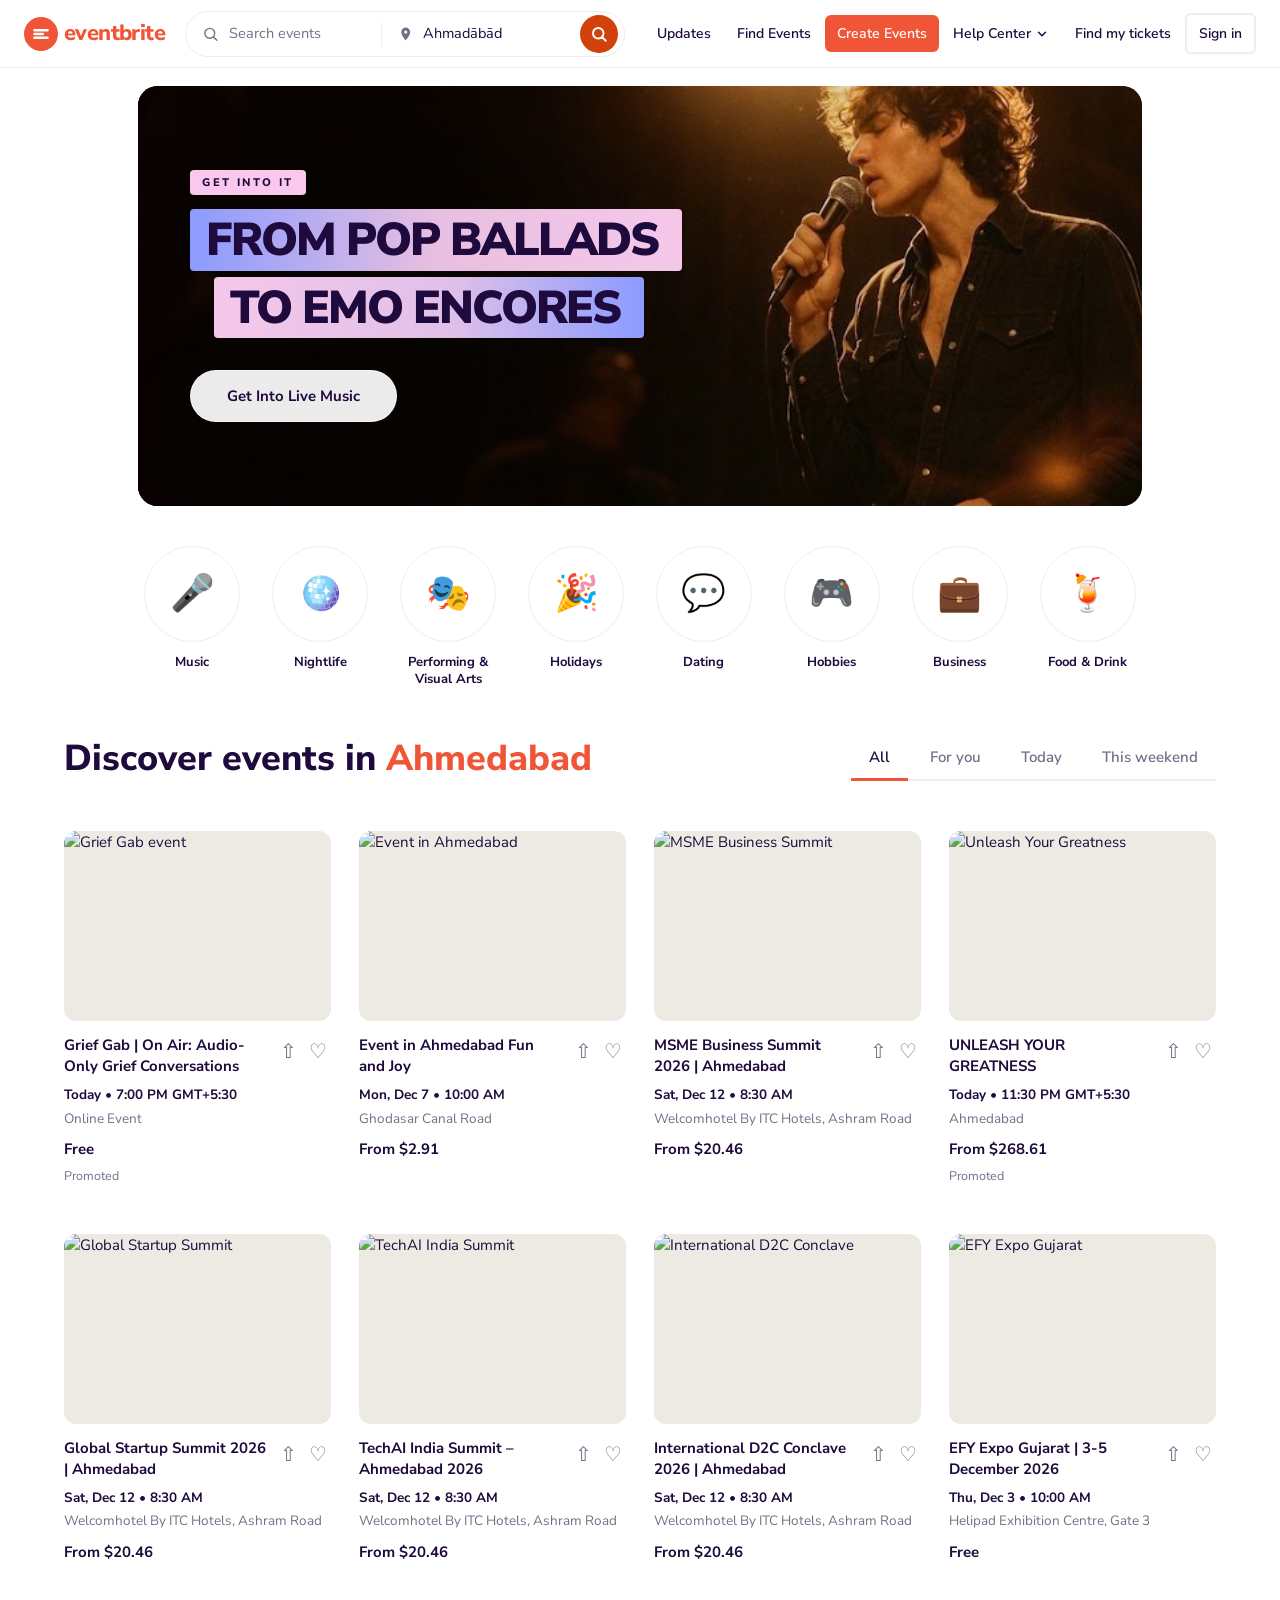
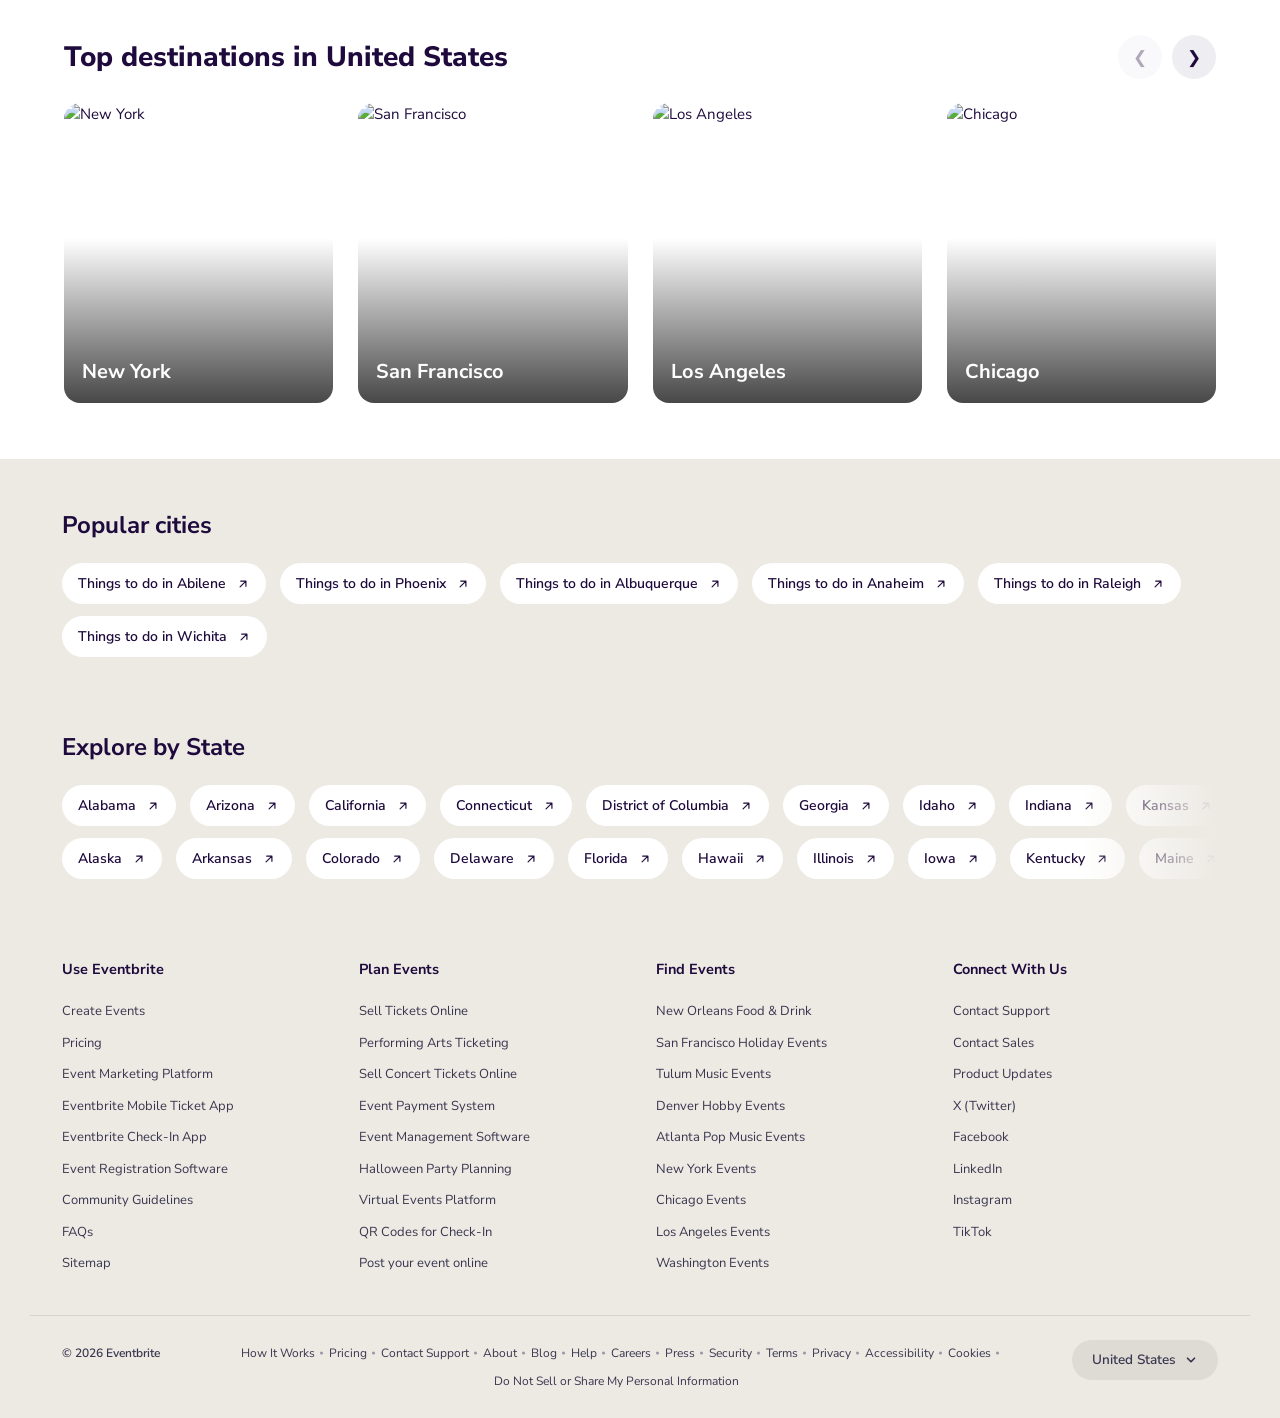
==== commit adc1c3a4: "Clean up: remove inline styles, add cache busters v3, fix duplicate CSS" ====
--- a/index.html
+++ b/index.html
@@ -1,54 +1,106 @@
 <!DOCTYPE html>
 <html lang="en">
+
 <head>
   <meta charset="UTF-8">
   <meta name="viewport" content="width=device-width, initial-scale=1">
-  <title>Eventbrite - Discover the Best Local Events &amp; Things to Do</title>
+  <title>Eventbrite – Discover Events</title>
   <link rel="preconnect" href="https://fonts.googleapis.com">
   <link rel="preconnect" href="https://fonts.gstatic.com" crossorigin>
-  <link href="https://fonts.googleapis.com/css2?family=Nunito+Sans:wght@400;500;600;700;800;900&display=swap" rel="stylesheet">
-  <link rel="stylesheet" href="style.css">
+  <link href="https://fonts.googleapis.com/css2?family=Nunito+Sans:wght@400;500;600;700;800;900&display=swap"
+    rel="stylesheet">
+  <link rel="stylesheet" href="style.css?v=3">
 </head>
+
 <body>
-  <!-- HEADER -->
+
+  <!-- ===== HEADER ===== -->
   <header class="header">
+
+    <!-- Logo -->
     <a href="#" class="logo" aria-label="Eventbrite home">
-        <img src="images/logo.png" alt="Logo">
-        <span>eventbrite</span>
+      <svg viewBox="0 0 36 36" width="34" height="34" fill="none" aria-hidden="true">
+        <circle cx="18" cy="18" r="18" fill="#f05537" />
+        <path d="M11 14h14M11 18h9M11 22h14" stroke="#fff" stroke-width="2.5" stroke-linecap="round" />
+      </svg>
+      <span>eventbrite</span>
     </a>
+
+    <!-- Search -->
     <form class="search" role="search" onsubmit="return false">
       <div class="search__field">
         <svg class="search__icon" viewBox="0 0 24 24" width="20" height="20" aria-hidden="true">
-          <path fill="none" stroke="#6f7287" stroke-width="2" stroke-linecap="round" d="M11 4a7 7 0 1 0 0 14 7 7 0 0 0 0-14zm5 12 5 5"/>
+          <path fill="none" stroke="#6f7287" stroke-width="2" stroke-linecap="round"
+            d="M11 4a7 7 0 1 0 0 14 7 7 0 0 0 0-14zm5 12 5 5" />
         </svg>
         <input type="text" id="searchInput" placeholder="Search events" aria-label="Search events">
       </div>
       <div class="search__divider"></div>
       <div class="search__field search__field--location">
         <svg class="search__icon" viewBox="0 0 24 24" width="18" height="18" aria-hidden="true">
-          <path fill="#6f7287" d="M12 2a7 7 0 0 0-7 7c0 5.25 7 13 7 13s7-7.75 7-13a7 7 0 0 0-7-7zm0 9.5a2.5 2.5 0 1 1 0-5 2.5 2.5 0 0 1 0 5z"/>
+          <path fill="#6f7287"
+            d="M12 2a7 7 0 0 0-7 7c0 5.25 7 13 7 13s7-7.75 7-13a7 7 0 0 0-7-7zm0 9.5a2.5 2.5 0 1 1 0-5 2.5 2.5 0 0 1 0 5z" />
         </svg>
-        <input type="text" id="locationInput" value="Ahmadābād" aria-label="Location">
+        <input type="text" id="locationInput" value="Ahmadābād" placeholder="Choose a location" autocomplete="off"
+          aria-label="Location" aria-haspopup="listbox">
+
+        <!-- Location dropdown -->
+        <div class="loc-menu" id="locMenu" role="listbox">
+          <button type="button" class="loc-item" id="locCurrent">
+            <svg viewBox="0 0 24 24" width="22" height="22" fill="none" stroke="currentColor" stroke-width="2"
+              stroke-linecap="round" aria-hidden="true">
+              <circle cx="12" cy="12" r="3.5" />
+              <circle cx="12" cy="12" r="7.5" />
+              <path d="M12 1.5v3M12 19.5v3M1.5 12h3M19.5 12h3" />
+            </svg>
+            <span class="loc-item__text"><span id="locCurrentText">Use my current location</span></span>
+          </button>
+
+          <button type="button" class="loc-item" id="locOnline">
+            <svg viewBox="0 0 24 24" width="22" height="22" fill="none" stroke="currentColor" stroke-width="2"
+              stroke-linecap="round" stroke-linejoin="round" aria-hidden="true">
+              <rect x="3" y="4" width="18" height="16" rx="1.5" />
+              <path d="M10 9l5 3-5 3z" fill="currentColor" />
+            </svg>
+            <span class="loc-item__text"><span>Browse online events</span></span>
+          </button>
+
+          <div class="loc-sep"></div>
+          <div id="locList"></div>
+        </div>
       </div>
       <button type="submit" class="search__btn" id="searchBtn" aria-label="Search">
         <svg viewBox="0 0 24 24" width="18" height="18" aria-hidden="true">
-          <path fill="none" stroke="#fff" stroke-width="2.5" stroke-linecap="round" d="M11 4a7 7 0 1 0 0 14 7 7 0 0 0 0-14zm5 12 5 5"/>
+          <path fill="none" stroke="#fff" stroke-width="2.5" stroke-linecap="round"
+            d="M11 4a7 7 0 1 0 0 14 7 7 0 0 0 0-14zm5 12 5 5" />
         </svg>
       </button>
     </form>
+
+    <!-- Mobile hamburger -->
     <button class="menu-toggle" id="menuToggle" aria-label="Open menu" aria-expanded="false">
-      <svg viewBox="0 0 24 24" width="24" height="24" fill="none" stroke="currentColor" stroke-width="2" stroke-linecap="round">
-        <line x1="3" y1="6" x2="21" y2="6"/><line x1="3" y1="12" x2="21" y2="12"/><line x1="3" y1="18" x2="21" y2="18"/>
+      <svg viewBox="0 0 24 24" width="24" height="24" fill="none" stroke="currentColor" stroke-width="2"
+        stroke-linecap="round" aria-hidden="true">
+        <line x1="3" y1="6" x2="21" y2="6" />
+        <line x1="3" y1="12" x2="21" y2="12" />
+        <line x1="3" y1="18" x2="21" y2="18" />
       </svg>
     </button>
+
+    <!-- Nav links -->
     <nav class="nav" id="nav">
-      <a href="#" class="nav__link">Updates</a>
+      <a href="product-updates/index.html" class="nav__link">Updates</a>
       <a href="#" class="nav__link">Find Events</a>
-      <a href="#" class="nav__link nav__create">Create Events</a>
-      <div class="dropdown help-dropdown">
+      <a href="#" class="nav__link nav__create" id="createEventBtn">Create Events</a>
+
+      <!-- Help dropdown -->
+      <div class="dropdown">
         <button class="dropdown__btn nav__link" id="helpBtn" aria-expanded="false">
           Help Center
-          <svg viewBox="0 0 24 24" width="14" height="14" aria-hidden="true" fill="none" stroke="currentColor" stroke-width="2.5" stroke-linecap="round" stroke-linejoin="round"><path d="M6 9l6 6 6-6"/></svg>
+          <svg viewBox="0 0 24 24" width="14" height="14" fill="none" stroke="currentColor" stroke-width="2.5"
+            stroke-linecap="round" aria-hidden="true">
+            <path d="M6 9l6 6 6-6" />
+          </svg>
         </button>
         <ul class="dropdown__menu" id="helpMenu" role="menu">
           <li><a href="#" role="menuitem">Visit Help Center</a></li>
@@ -56,15 +108,18 @@
           <li><a href="#" role="menuitem">Organizer help</a></li>
         </ul>
       </div>
+
       <a href="#" class="nav__link">Find my tickets</a>
-      <a href="signin.html" class="sign-in-btn">Sign in</a>
+      <button type="button" class="nav__link nav__signin" id="openSignin">Sign in</button>
     </nav>
   </header>
 
   <main>
-    <!-- HERO -->
+
+    <!-- ===== HERO ===== -->
     <section class="hero" aria-label="Hero banner">
-      <img src="/images/hero-music.jpg" alt="Singer performing live on stage" class="hero__img" loading="eager" fetchpriority="high">
+      <img src="hero-music.jpg" alt="Singer performing live on stage" class="hero__img" loading="eager"
+        fetchpriority="high">
       <div class="hero__overlay" aria-hidden="true"></div>
       <div class="hero__text">
         <span class="hero__tag">GET INTO IT</span>
@@ -72,183 +127,49 @@
           <span class="hero__line hero__line--1">FROM POP BALLADS</span>
           <span class="hero__line hero__line--2">TO EMO ENCORES</span>
         </h1>
-        <a href="signin.html" class="hero-btn">Get Into Live Music</a>
+        <a href="#" class="hero__btn" id="heroMusicBtn">Get Into Live Music</a>
       </div>
     </section>
 
-    <!-- CATEGORIES -->
+    <!-- ===== CATEGORIES ===== -->
     <section class="categories" aria-label="Browse by category">
       <a href="#" class="category"><span class="category__icon">🎤</span><span class="category__label">Music</span></a>
-      <a href="#" class="category"><span class="category__icon">🪩</span><span class="category__label">Nightlife</span></a>
-      <a href="#" class="category"><span class="category__icon">🎭</span><span class="category__label">Performing &amp; Visual Arts</span></a>
-      <a href="#" class="category"><span class="category__icon">🎉</span><span class="category__label">Holidays</span></a>
+      <a href="#" class="category"><span class="category__icon">🪩</span><span
+          class="category__label">Nightlife</span></a>
+      <a href="#" class="category"><span class="category__icon">🎭</span><span class="category__label">Performing &amp;
+          Visual Arts</span></a>
+      <a href="#" class="category"><span class="category__icon">🎉</span><span
+          class="category__label">Holidays</span></a>
       <a href="#" class="category"><span class="category__icon">💬</span><span class="category__label">Dating</span></a>
-      <a href="#" class="category"><span class="category__icon">🎮</span><span class="category__label">Hobbies</span></a>
-      <a href="#" class="category"><span class="category__icon">💼</span><span class="category__label">Business</span></a>
-      <a href="#" class="category"><span class="category__icon">🍹</span><span class="category__label">Food &amp; Drink</span></a>
+      <a href="#" class="category"><span class="category__icon">🎮</span><span
+          class="category__label">Hobbies</span></a>
+      <a href="#" class="category"><span class="category__icon">💼</span><span
+          class="category__label">Business</span></a>
+      <a href="#" class="category"><span class="category__icon">🍹</span><span class="category__label">Food &amp;
+          Drink</span></a>
     </section>
 
-
-<!-- INDUSTRIES SECTION -->
-
-<section class="industries-section">
-
-    <div class="industries-heading">
-
-        <p class="industries-label">INDUSTRIES</p>
-
-        <h2>Built for any kind of event</h2>
-
-        <p class="industries-description">
-            From concerts and festivals to classes and workshops,
-            find ticketing tools that fit your event.
-        </p>
-
-    </div>
-
-    <div class="industries-slider">
-      <div class="industry-card">
-
-    <div class="ticket-cutouts">
-        <span class="cutout top-left"></span>
-        <span class="cutout top-right"></span>
-        <span class="cutout bottom-left"></span>
-        <span class="cutout bottom-right"></span>
-    </div>
-
-            <img src="images/industry-food.jpg" alt="Food and dining events">
-            <div class="industry-overlay">
-                <h3>Food & Drink</h3>
-            </div>
+    <!-- ===== EVENTS SECTION ===== -->
+    <section id="middle-section">
+
+      <div class="events-container">
+
+        <!-- Heading LEFT, tabs RIGHT -->
+        <div class="top-section">
+          <h1>Discover events in <span>Ahmedabad</span></h1>
+          <nav class="tabs">
+            <button class="tab active">All</button>
+            <button class="tab">For you</button>
+            <button class="tab">Today</button>
+            <button class="tab">This weekend</button>
+          </nav>
         </div>
 
-        <div class="industry-card">
-            <img src="images/industry-sports.jpg" alt="Sports events">
-            <div class="industry-overlay">
-                <h3>Sports</h3>
-            </div>
-        </div>
-
-        <div class="industry-card">
-            <img src="images/industry-music.jpg" alt="Music events">
-            <div class="industry-overlay">
-                <h3>Music</h3>
-            </div>
-        </div>
-
-        <div class="industry-card">
-            <img src="images/industry-travel.jpg" alt="Travel events">
-            <div class="industry-overlay">
-                <h3>Travel & Outdoor</h3>
-            </div>
-        </div>
-
-        <div class="industry-card">
-            <img src="images/industry-concerts.jpg" alt="concerts">
-            <div class="industry-overlay">
-                <h3>Concerts</h3>
-            </div>
-        </div>
-
-        <div class="industry-card">
-            <img src="images/industry-business.jpg" alt="Business events">
-            <div class="industry-overlay">
-                <h3>Business</h3>
-            </div>
-        </div>
-
-    </div>
-
-</section>
-    
-    <!-- MIDDLE SECTION: EVENTS -->
-    <section id="middle-section">
-      <div class="events-container">
-        <div class="top-section">
-    <h1>
-        Discover events in
-        <span class="location-dropdown">
-            <span class="city-name">Ahmedabad</span>
-
-            <button class="location-toggle" id="locationBtn" type="button">
-                ⌄
-            </button>
-
-            <div class="dropdown-menu" id="locationDropdown">
-
-                <button class="dropdown-option" id="currentLocation" type="button">
-                    <span class="option-icon">📍</span>
-                    <span class="option-text">
-                        <strong>Use my current location</strong>
-                        <small>Find events near you</small>
-                    </span>
-                </button>
-
-                <a href="https://www.eventbrite.com/d/online/" class="dropdown-option">
-                    <span class="option-icon">🌐</span>
-                    <span class="option-text">
-                        <strong>Browse online events</strong>
-                        <small>Discover online events</small>
-                    </span>
-                </a>
-
-            </div>
-        </span>
-    </h1>
-
-    <nav class="tabs" aria-label="Event filters">
-        <button class="tab active" type="button">All</button>
-        <button class="tab" type="button">For you</button>
-        <button class="tab" type="button">Today</button>
-        <button class="tab" type="button">This weekend</button>
-    </nav>
-</div>
-
-        <div class="events-grid">
-          <article class="event-card">
-            <div class="image-wrapper"><img src="images/event1.jpg" alt="Grief Gab event"></div>
-            <div class="event-heading"><h2>Grief Gab | On Air: Audio-Only Grief Conversations</h2><div class="event-actions"><button title="Share" type="button">⇧</button><button title="Favourite" type="button">♡</button></div></div>
-            <p class="event-date">Today • 7:00 PM GMT+5:30</p><p class="event-venue">Online Event</p><p class="event-price">Free</p><p class="event-promo">Promoted</p>
-          </article>
-          <article class="event-card">
-            <div class="image-wrapper"><img src="images/event2.jpg" alt="Event in Ahmedabad"></div>
-            <div class="event-heading"><h2>Event in Ahmedabad Fun and Joy</h2><div class="event-actions"><button title="Share" type="button">⇧</button><button title="Favourite" type="button">♡</button></div></div>
-            <p class="event-date">Mon, Dec 7 • 10:00 AM</p><p class="event-venue">Ghodasar Canal Road</p><p class="event-price">From $2.91</p>
-          </article>
-          <article class="event-card">
-            <div class="image-wrapper"><img src="images/event3.jpg" alt="MSME Business Summit"></div>
-            <div class="event-heading"><h2>MSME Business Summit 2026 | Ahmedabad</h2><div class="event-actions"><button title="Share" type="button">⇧</button><button title="Favourite" type="button">♡</button></div></div>
-            <p class="event-date">Sat, Dec 12 • 8:30 AM</p><p class="event-venue">Welcomhotel By ITC Hotels, Ashram Road, Ahmedabad</p><p class="event-price">From $20.46</p>
-          </article>
-          <article class="event-card">
-            <div class="image-wrapper"><img src="images/event4.jpg" alt="Unleash Your Greatness"></div>
-            <div class="event-heading"><h2>UNLEASH YOUR GREATNESS</h2><div class="event-actions"><button title="Share" type="button">⇧</button><button title="Favourite" type="button">♡</button></div></div>
-            <p class="event-date">Today • 11:30 PM GMT+5:30</p><p class="event-venue">Ahmedabad</p><p class="event-price">From $268.61</p><p class="event-promo">Promoted</p>
-          </article>
-          <article class="event-card">
-            <div class="image-wrapper"><img src="images/event5.jpg" alt="Global Startup Summit"></div>
-            <div class="event-heading"><h2>Global Startup Summit 2026 | Ahmedabad</h2><div class="event-actions"><button title="Share" type="button">⇧</button><button title="Favourite" type="button">♡</button></div></div>
-            <p class="event-date">Sat, Dec 12 • 8:30 AM</p><p class="event-venue">Welcomhotel By ITC Hotels, Ashram Road, Ahmedabad</p><p class="event-price">From $20.46</p>
-          </article>
-          <article class="event-card">
-            <div class="image-wrapper"><img src="images/event6.jpg" alt="TechAI India Summit"></div>
-            <div class="event-heading"><h2>TechAI India Summit – Ahmedabad 2026</h2><div class="event-actions"><button title="Share" type="button">⇧</button><button title="Favourite" type="button">♡</button></div></div>
-            <p class="event-date">Sat, Dec 12 • 8:30 AM</p><p class="event-venue">Welcomhotel By ITC Hotels, Ashram Road, Ahmedabad</p><p class="event-price">From $20.46</p>
-          </article>
-          <article class="event-card">
-            <div class="image-wrapper"><img src="images/event7.jpg" alt="International D2C Conclave"></div>
-            <div class="event-heading"><h2>International D2C Conclave 2026 | Ahmedabad</h2><div class="event-actions"><button title="Share" type="button">⇧</button><button title="Favourite" type="button">♡</button></div></div>
-            <p class="event-date">Sat, Dec 12 • 8:30 AM</p><p class="event-venue">Welcomhotel By ITC Hotels, Ashram Road, Ahmedabad</p><p class="event-price">From $20.46</p>
-          </article>
-          <article class="event-card">
-            <div class="image-wrapper"><img src="images/event8.jpg" alt="EFY Expo Gujarat"></div>
-            <div class="event-heading"><h2>EFY Expo Gujarat | 3-5 December 2026</h2><div class="event-actions"><button title="Share" type="button">⇧</button><button title="Favourite" type="button">♡</button></div></div>
-            <p class="event-date">Thu, Dec 3 • 10:00 AM</p><p class="event-venue">Helipad Exhibition Centre, Gate 3</p><p class="event-price">Free</p>
-          </article>
-        </div>
-      </div>
-
-      <!-- TOP DESTINATIONS -->
+        <div class="events-grid" id="eventsGrid"></div>
+
+      </div>
+
+      <!-- Destinations: events grid ke same left edge par -->
       <section class="destinations-section">
         <div class="destinations-header">
           <h2 class="section-title">Top destinations in United States</h2>
@@ -258,20 +179,37 @@
           </div>
         </div>
         <div class="destinations-grid" id="destinationsGrid">
-          <div class="destination-card"><img src="images/newyork.jpg" alt="New York"><h3>New York</h3></div>
-          <div class="destination-card"><img src="images/sanfrancisco.jpg" alt="San Francisco"><h3>San Francisco</h3></div>
-          <div class="destination-card"><img src="images/losangeles.jpg" alt="Los Angeles"><h3>Los Angeles</h3></div>
-          <div class="destination-card"><img src="images/chicago.jpg" alt="Chicago"><h3>Chicago</h3></div>
-          <div class="destination-card"><img src="images/washington.jpg" alt="Washington DC"><h3>Washington DC</h3></div>
-          <div class="destination-card"><img src="images/lasvegas.jpg" alt="Las Vegas"><h3>Las Vegas</h3></div>
-          <div class="destination-card"><img src="images/miami.jpg" alt="Miami"><h3>Miami</h3></div>
-          <div class="destination-card"><img src="images/boston.jpg" alt="Boston"><h3>Boston</h3></div>
+          <div class="destination-card"><img src="images/newyork.jpg" alt="New York">
+            <h3>New York</h3>
+          </div>
+          <div class="destination-card"><img src="images/sanfrancisco.jpg" alt="San Francisco">
+            <h3>San Francisco</h3>
+          </div>
+          <div class="destination-card"><img src="images/losangeles.jpg" alt="Los Angeles">
+            <h3>Los Angeles</h3>
+          </div>
+          <div class="destination-card"><img src="images/chicago.jpg" alt="Chicago">
+            <h3>Chicago</h3>
+          </div>
+          <div class="destination-card"><img src="images/washington.jpg" alt="Washington DC">
+            <h3>Washington DC</h3>
+          </div>
+          <div class="destination-card"><img src="images/lasvegas.jpg" alt="Las Vegas">
+            <h3>Las Vegas</h3>
+          </div>
+          <div class="destination-card"><img src="images/miami.jpg" alt="Miami">
+            <h3>Miami</h3>
+          </div>
+          <div class="destination-card"><img src="images/boston.jpg" alt="Boston">
+            <h3>Boston</h3>
+          </div>
         </div>
       </section>
-    </section>
+
+    </section><!-- /middle-section --><!-- /middle-section -->
   </main>
 
-  <!-- FOOTER -->
+  <!-- ===== FOOTER ===== -->
   <footer id="footer-section" class="ef">
     <div class="ef__wrap">
       <h2 class="ef__title">Popular cities</h2>
@@ -282,35 +220,216 @@
         <div class="ef__chips ef__chips--row" id="efStatesRow2"></div>
       </div>
     </div>
+
     <div class="ef__cols">
-      <div><h3>Use Eventbrite</h3><ul>
-        <li><a href="#">Create Events</a></li><li><a href="#">Pricing</a></li><li><a href="#">Event Marketing Platform</a></li><li><a href="#">Eventbrite Mobile Ticket App</a></li><li><a href="#">Eventbrite Check-In App</a></li><li><a href="#">Eventbrite App Marketplace</a></li><li><a href="#">Event Registration Software</a></li><li><a href="#">Community Guidelines</a></li><li><a href="#">FAQs</a></li><li><a href="#">Sitemap</a></li>
-      </ul></div>
-      <div><h3>Plan Events</h3><ul>
-        <li><a href="#">Sell Tickets Online</a></li><li><a href="#">Performing Arts Ticketing Software</a></li><li><a href="#">Sell Concert Tickets Online</a></li><li><a href="#">Event Payment System</a></li><li><a href="#">Solutions for Professional Services</a></li><li><a href="#">Event Management Software</a></li><li><a href="#">Halloween Party Planning</a></li><li><a href="#">Virtual Events Platform</a></li><li><a href="#">QR Codes for Event Check-In</a></li><li><a href="#">Post your event online</a></li>
-      </ul></div>
-      <div><h3>Find Events</h3><ul>
-        <li><a href="#">New Orleans Food &amp; Drink Events</a></li><li><a href="#">San Francisco Holiday Events</a></li><li><a href="#">Tulum Music Events</a></li><li><a href="#">Denver Hobby Events</a></li><li><a href="#">Atlanta Pop Music Events</a></li><li><a href="#">New York Events</a></li><li><a href="#">Chicago Events</a></li><li><a href="#">Events in Dallas Today</a></li><li><a href="#">Los Angeles Events</a></li><li><a href="#">Washington Events</a></li>
-      </ul></div>
-      <div><h3>Connect With Us</h3><ul>
-        <li><a href="#">Contact Support</a></li><li><a href="#">Contact Sales</a></li><li><a href="#">Product Updates</a></li><li><a href="#">X</a></li><li><a href="#">Facebook</a></li><li><a href="#">LinkedIn</a></li><li><a href="#">Instagram</a></li><li><a href="#">TikTok</a></li>
-      </ul></div>
+      <div>
+        <h3>Use Eventbrite</h3>
+        <ul>
+          <li><a href="#">Create Events</a></li>
+          <li><a href="#">Pricing</a></li>
+          <li><a href="#">Event Marketing Platform</a></li>
+          <li><a href="#">Eventbrite Mobile Ticket App</a></li>
+          <li><a href="#">Eventbrite Check-In App</a></li>
+          <li><a href="#">Event Registration Software</a></li>
+          <li><a href="#">Community Guidelines</a></li>
+          <li><a href="#">FAQs</a></li>
+          <li><a href="#">Sitemap</a></li>
+        </ul>
+      </div>
+      <div>
+        <h3>Plan Events</h3>
+        <ul>
+          <li><a href="#">Sell Tickets Online</a></li>
+          <li><a href="#">Performing Arts Ticketing</a></li>
+          <li><a href="#">Sell Concert Tickets Online</a></li>
+          <li><a href="#">Event Payment System</a></li>
+          <li><a href="#">Event Management Software</a></li>
+          <li><a href="#">Halloween Party Planning</a></li>
+          <li><a href="#">Virtual Events Platform</a></li>
+          <li><a href="#">QR Codes for Check-In</a></li>
+          <li><a href="#">Post your event online</a></li>
+        </ul>
+      </div>
+      <div>
+        <h3>Find Events</h3>
+        <ul>
+          <li><a href="#">New Orleans Food &amp; Drink</a></li>
+          <li><a href="#">San Francisco Holiday Events</a></li>
+          <li><a href="#">Tulum Music Events</a></li>
+          <li><a href="#">Denver Hobby Events</a></li>
+          <li><a href="#">Atlanta Pop Music Events</a></li>
+          <li><a href="#">New York Events</a></li>
+          <li><a href="#">Chicago Events</a></li>
+          <li><a href="#">Los Angeles Events</a></li>
+          <li><a href="#">Washington Events</a></li>
+        </ul>
+      </div>
+      <div>
+        <h3>Connect With Us</h3>
+        <ul>
+          <li><a href="#">Contact Support</a></li>
+          <li><a href="#">Contact Sales</a></li>
+          <li><a href="#">Product Updates</a></li>
+          <li><a href="#">X (Twitter)</a></li>
+          <li><a href="#">Facebook</a></li>
+          <li><a href="#">LinkedIn</a></li>
+          <li><a href="#">Instagram</a></li>
+          <li><a href="#">TikTok</a></li>
+        </ul>
+      </div>
     </div>
+
     <div class="ef__bottom">
       <span class="ef__copy">&copy; <span id="efYear">2026</span> Eventbrite</span>
-      <nav class="ef__legal" aria-label="Footer">
-        <a href="#">How It Works</a><a href="#">Pricing</a><a href="#">Contact Support</a><a href="#">About</a><a href="#">Blog</a><a href="#">Help</a><a href="#">Careers</a><a href="#">Press</a><a href="#">Impact</a><a href="#">Security</a><a href="#">Developers</a><a href="#">Status</a><a href="#">Terms</a><a href="#">Privacy</a><a href="#">Accessibility</a><a href="#">Cookies</a><a href="#">Privacy Preferences</a><a href="#" class="ef__legal-last">Do Not Sell or Share My Personal Information</a>
+      <nav class="ef__legal" aria-label="Footer legal">
+        <a href="#">How It Works</a><a href="#">Pricing</a><a href="#">Contact Support</a>
+        <a href="#">About</a><a href="#">Blog</a><a href="#">Help</a><a href="#">Careers</a>
+        <a href="#">Press</a><a href="#">Security</a><a href="#">Terms</a><a href="#">Privacy</a>
+        <a href="#">Accessibility</a><a href="#">Cookies</a>
+        <a href="#" class="ef__legal-last">Do Not Sell or Share My Personal Information</a>
       </nav>
       <div class="ef__country">
-        <button type="button" id="efCountryBtn" aria-expanded="false"><span id="efCountryLabel">United States</span>
-          <svg viewBox="0 0 24 24" width="14" height="14" aria-hidden="true"><path fill="none" stroke="currentColor" stroke-width="3" stroke-linecap="round" stroke-linejoin="round" d="M6 9l6 6 6-6"/></svg>
+        <button type="button" id="efCountryBtn" aria-expanded="false">
+          <span id="efCountryLabel">United States</span>
+          <svg viewBox="0 0 24 24" width="14" height="14" aria-hidden="true">
+            <path fill="none" stroke="currentColor" stroke-width="3" stroke-linecap="round" stroke-linejoin="round"
+              d="M6 9l6 6 6-6" />
+          </svg>
         </button>
-        <ul id="efCountryMenu" class="ef__country-menu"><li>United States</li><li>India</li><li>United Kingdom</li><li>Canada</li><li>Australia</li><li>Germany</li><li>France</li><li>Spain</li></ul>
+        <ul id="efCountryMenu" class="ef__country-menu">
+          <li>United States</li>
+          <li>India</li>
+          <li>United Kingdom</li>
+          <li>Canada</li>
+          <li>Australia</li>
+          <li>Germany</li>
+          <li>France</li>
+          <li>Spain</li>
+        </ul>
       </div>
     </div>
   </footer>
 
-  <script src="script.js"></script>
-  <script src="event.js"></script>
+  <!-- ===== SIGN-IN MODAL ===== -->
+  <div class="si2-overlay" id="signinOverlay" role="dialog" aria-modal="true" aria-label="Sign in">
+    <div class="si2-card">
+
+      <!-- Close -->
+      <button class="si2-close" id="closeSignin" aria-label="Close">
+        <svg viewBox="0 0 24 24" width="20" height="20" fill="none" stroke="currentColor" stroke-width="2.5"
+          stroke-linecap="round" aria-hidden="true">
+          <path d="M18 6L6 18M6 6l12 12" />
+        </svg>
+      </button>
+
+      <!-- Logo -->
+      <div class="si2-logo" aria-hidden="true">
+        <svg viewBox="0 0 36 36" width="26" height="26" fill="none">
+          <circle cx="18" cy="18" r="18" fill="#f05537" />
+          <path d="M11 14h14M11 18h9M11 22h14" stroke="#fff" stroke-width="2.5" stroke-linecap="round" />
+        </svg>
+        <span>eventbrite</span>
+      </div>
+
+      <!-- Step 1: Email -->
+      <div class="si2-step" id="mStepEmail">
+        <h2 class="si2-title">Welcome!<br>What's your email?</h2>
+        <form id="mFormEmail" novalidate class="si2-form">
+          <div class="si2-field" id="mFEmail">
+            <input class="si2-input" type="email" id="mEmailInput" placeholder="Email" autocomplete="email" required>
+            <span class="si2-err" id="mErrEmail" aria-live="polite"></span>
+          </div>
+          <button type="submit" class="si2-btn-primary">
+            <span class="si2-btn-label">Continue</span>
+            <span class="si2-spinner" aria-hidden="true"></span>
+          </button>
+        </form>
+        <div class="si2-divider"><span>Or sign in with</span></div>
+        <p class="si2-terms">
+          By clicking Continue or the icons below, you agree to Eventbrite's
+          <a href="#" class="si2-link">Terms of Service</a> and <a href="#" class="si2-link">Privacy Policy</a>.
+        </p>
+        <div class="si2-socials">
+          <button type="button" class="si2-social-btn" aria-label="Continue with Apple">
+            <svg viewBox="0 0 24 24" width="22" height="22" fill="currentColor" aria-hidden="true">
+              <path
+                d="M17.05 20.28c-.98.95-2.05.8-3.08.35-1.09-.46-2.09-.48-3.24 0-1.44.62-2.2.44-3.06-.35C2.79 15.25 3.51 7.7 9.05 7.4c1.4.07 2.38.73 3.19.73.98 0 2.82-.9 4.75-.77 1.09.05 3.65.44 4.72 2.98-5.08 3.33-3.1 8.65 1.34 9.94zM12.03 7.25c-.15-2.23 1.66-4.07 3.74-4.25.29 2.58-2.34 4.5-3.74 4.25z" />
+            </svg>
+          </button>
+          <button type="button" class="si2-social-btn" aria-label="Continue with Google">
+            <svg viewBox="0 0 24 24" width="22" height="22" aria-hidden="true">
+              <path fill="#4285F4"
+                d="M22.56 12.25c0-.78-.07-1.53-.2-2.25H12v4.26h5.92c-.26 1.37-1.04 2.53-2.21 3.31v2.77h3.57c2.08-1.92 3.28-4.74 3.28-8.09z" />
+              <path fill="#34A853"
+                d="M12 23c2.97 0 5.46-.98 7.28-2.66l-3.57-2.77c-.98.66-2.23 1.06-3.71 1.06-2.86 0-5.29-1.93-6.16-4.53H2.18v2.84C3.99 20.53 7.7 23 12 23z" />
+              <path fill="#FBBC05"
+                d="M5.84 14.09c-.22-.66-.35-1.36-.35-2.09s.13-1.43.35-2.09V7.07H2.18C1.43 8.55 1 10.22 1 12s.43 3.45 1.18 4.93l3.66-2.84z" />
+              <path fill="#EA4335"
+                d="M12 5.38c1.62 0 3.06.56 4.21 1.64l3.15-3.15C17.45 2.09 14.97 1 12 1 7.7 1 3.99 3.47 2.18 7.07l3.66 2.84c.87-2.6 3.3-4.53 6.16-4.53z" />
+            </svg>
+          </button>
+          <button type="button" class="si2-social-btn" aria-label="Continue with Facebook">
+            <svg viewBox="0 0 24 24" width="22" height="22" aria-hidden="true">
+              <path fill="#1877F2"
+                d="M24 12.073C24 5.405 18.627 0 12 0S0 5.405 0 12.073C0 18.1 4.388 23.094 10.125 24v-8.437H7.078v-3.49h3.047V9.41c0-3.025 1.792-4.697 4.533-4.697 1.312 0 2.686.235 2.686.235v2.97h-1.513c-1.491 0-1.956.93-1.956 1.886v2.27h3.328l-.532 3.49h-2.796V24C19.612 23.094 24 18.1 24 12.073z" />
+            </svg>
+          </button>
+        </div>
+        <a href="#" class="si2-help-link">Need help finding your tickets?</a>
+      </div>
+
+      <!-- Step 2: Password -->
+      <div class="si2-step si2-step--hidden" id="mStepPassword">
+        <button class="si2-back" id="mBackBtn" type="button" aria-label="Go back">
+          <svg viewBox="0 0 24 24" width="18" height="18" fill="none" stroke="currentColor" stroke-width="2.5"
+            stroke-linecap="round" aria-hidden="true">
+            <path d="M19 12H5M12 5l-7 7 7 7" />
+          </svg>
+        </button>
+        <h2 class="si2-title">Enter your password</h2>
+        <p class="si2-email-display" id="mEmailDisplay"></p>
+        <form id="mFormPassword" novalidate class="si2-form">
+          <div class="si2-field" id="mFPassword">
+            <div class="si2-input-wrap">
+              <input class="si2-input" type="password" id="mPasswordInput" placeholder="Password"
+                autocomplete="current-password" required>
+              <button type="button" class="si2-eye" id="mEyeBtn" aria-label="Show password">
+                <svg class="si2-eye__show" viewBox="0 0 24 24" width="18" height="18" fill="none" stroke="currentColor"
+                  stroke-width="2" stroke-linecap="round" aria-hidden="true">
+                  <path d="M1 12s4-8 11-8 11 8 11 8-4 8-11 8-11-8-11-8z" />
+                  <circle cx="12" cy="12" r="3" />
+                </svg>
+                <svg class="si2-eye__hide" viewBox="0 0 24 24" width="18" height="18" fill="none" stroke="currentColor"
+                  stroke-width="2" stroke-linecap="round" aria-hidden="true" style="display:none">
+                  <path
+                    d="M17.94 17.94A10.07 10.07 0 0 1 12 20c-7 0-11-8-11-8a18.45 18.45 0 0 1 5.06-5.94M9.9 4.24A9.12 9.12 0 0 1 12 4c7 0 11 8 11 8a18.5 18.5 0 0 1-2.16 3.19m-6.72-1.07a3 3 0 1 1-4.24-4.24" />
+                  <line x1="1" y1="1" x2="23" y2="23" />
+                </svg>
+              </button>
+            </div>
+            <span class="si2-err" id="mErrPassword" aria-live="polite"></span>
+          </div>
+          <div class="si2-forgot-row"><a href="#" class="si2-link si2-link--sm">Forgot password?</a></div>
+          <button type="submit" class="si2-btn-primary" id="mLoginBtn">
+            <span class="si2-btn-label">Log in</span>
+            <span class="si2-spinner" aria-hidden="true"></span>
+          </button>
+        </form>
+      </div>
+
+    </div>
+  </div>
+
+  <!-- Success toast -->
+  <div class="si2-toast" id="mainToast" role="status" aria-live="polite">
+    <svg viewBox="0 0 24 24" width="18" height="18" fill="none" stroke="#fff" stroke-width="2.5" stroke-linecap="round"
+      aria-hidden="true">
+      <path d="M20 6L9 17l-5-5" />
+    </svg>
+    Logged in successfully!
+  </div>
+
+  <script src="script.js?v=3"></script>
 </body>
-</html>
+
+</html>
--- a/style.css
+++ b/style.css
@@ -1,15 +1,29 @@
-/* =========================================================
-   EVENTBRITE CLONE - MERGED STYLESHEET
-   Header, Hero, Categories, Events, Destinations and Footer
-   ========================================================= */
+/* ============================================================
+   EVENTBRITE CLONE — style.css
+   Sections:
+     1. Variables & Reset
+     2. Header
+     3. Hero
+     4. Categories
+     5. Events Grid
+     6. Destinations Carousel
+     7. Footer
+     8. Sign-in (page + modal)
+     9. Responsive
+   ============================================================ */
+
+
+/* ============================================================
+   1. VARIABLES & RESET
+   ============================================================ */
 :root {
-  --eb-orange: #f05537;
-  --eb-orange-dark: #d1410c;
-  --eb-ink: #1e0a3c;
-  --eb-muted: #6f7287;
-  --eb-line: #eeedf2;
-  --eb-bg: #f8f7fa;
-  --eb-white: #fff;
+  --orange: #f05537;
+  --orange-dk: #d1410c;
+  --ink: #1e0a3c;
+  --muted: #6f7287;
+  --line: #eeedf2;
+  --bg: #f8f7fa;
+  --white: #ffffff;
   --header-h: 68px;
   --page-pad: clamp(16px, 10.8vw, 156px);
 }
@@ -19,29 +33,29 @@
 *::after {
   box-sizing: border-box;
   margin: 0;
-  padding: 0
+  padding: 0;
 }
 
 html {
-  scroll-behavior: smooth
+  scroll-behavior: smooth;
 }
 
 body {
-  font-family: 'Nunito Sans', 'Helvetica Neue', Helvetica, Arial, sans-serif;
+  font-family: 'Nunito Sans', 'Helvetica Neue', Arial, sans-serif;
   font-size: 15px;
   line-height: 1.5;
-  color: var(--eb-ink);
-  background: #fff;
-  -webkit-font-smoothing: antialiased
+  color: var(--ink);
+  background: var(--white);
+  -webkit-font-smoothing: antialiased;
 }
 
 a {
   color: inherit;
-  text-decoration: none
+  text-decoration: none;
 }
 
 ul {
-  list-style: none
+  list-style: none;
 }
 
 button {
@@ -50,65 +64,58 @@
   background: none;
   border: none;
   color: inherit;
-  padding: 0
+  padding: 0;
 }
 
 img,
 svg {
-  display: block
-}
-
-/* HEADER */
+  display: block;
+}
+
+
+/* ============================================================
+   2. HEADER
+   ============================================================ */
 .header {
   display: flex;
   align-items: center;
   gap: 20px;
   height: var(--header-h);
   padding: 0 24px;
-  background: #fff;
-  border-bottom: 1px solid var(--eb-line);
+  background: var(--white);
+  border-bottom: 1px solid var(--line);
   position: sticky;
   top: 0;
-  z-index: 100
-}
-
+  z-index: 100;
+}
+
+/* Logo */
 .logo {
   display: flex;
   align-items: center;
   gap: 6px;
   flex-shrink: 0;
-  color: var(--eb-orange);
+  color: var(--orange);
   font-size: 22px;
   font-weight: 800;
-  letter-spacing: -.6px;
-  line-height: 1
-}
-
-.logo img {
-    width: 30px;
-    height: auto;
-    object-fit: contain;
-}
-
-.logo svg {
-  flex-shrink: 0
-}
-
+  letter-spacing: -0.6px;
+}
+
+/* Search bar */
 .search {
   display: flex;
   align-items: center;
   flex: 0 1 680px;
   height: 46px;
-  border: 1px solid var(--eb-line);
+  border: 1px solid var(--line);
   border-radius: 100px;
-  background: #fff;
   padding: 0 6px 0 16px;
-  transition: border-color .15s, box-shadow .15s
+  transition: border-color 0.15s, box-shadow 0.15s;
 }
 
 .search:focus-within {
   border-color: #a9a8b3;
-  box-shadow: 0 0 0 3px rgba(240, 85, 55, .08)
+  box-shadow: 0 0 0 3px rgba(240, 85, 55, 0.08);
 }
 
 .search__field {
@@ -116,11 +123,7 @@
   align-items: center;
   gap: 10px;
   flex: 1;
-  min-width: 0
-}
-
-.search__icon {
-  flex-shrink: 0
+  min-width: 0;
 }
 
 .search__field input {
@@ -128,58 +131,53 @@
   outline: none;
   background: transparent;
   width: 100%;
+  font: inherit;
   font-size: 14.5px;
-  font-family: inherit;
-  font-weight: 500;
-  color: var(--eb-ink);
-  caret-color: var(--eb-orange)
+  color: var(--ink);
+  caret-color: var(--orange);
 }
 
 .search__field input::placeholder {
-  color: var(--eb-muted);
-  font-weight: 400
+  color: var(--muted);
 }
 
 .search__divider {
   width: 1px;
   height: 24px;
-  background: var(--eb-line);
+  background: var(--line);
   flex-shrink: 0;
-  margin: 0 4px
+  margin: 0 4px;
 }
 
 .search__field--location {
   flex: 0 1 190px;
-  padding-left: 12px
+  padding-left: 12px;
 }
 
 .search__btn {
   width: 38px;
   height: 38px;
   border-radius: 50%;
-  background: var(--eb-orange-dark);
+  background: var(--orange-dk);
   display: flex;
   align-items: center;
   justify-content: center;
   flex-shrink: 0;
   margin-left: 4px;
-  transition: background .15s, transform .1s
+  transition: background 0.15s;
 }
 
 .search__btn:hover {
-  background: #b23608
-}
-
-.search__btn:active {
-  transform: scale(.95)
-}
-
+  background: #b23608;
+}
+
+/* Nav */
 .nav {
   display: flex;
   align-items: center;
   margin-left: auto;
   gap: 2px;
-  flex-shrink: 0
+  flex-shrink: 0;
 }
 
 .nav__link {
@@ -190,42 +188,36 @@
   border-radius: 6px;
   font-size: 14px;
   font-weight: 600;
-  color: var(--eb-ink);
+  color: var(--ink);
   white-space: nowrap;
-  transition: background .12s
+  transition: background 0.12s;
 }
 
 .nav__link:hover {
-  background: var(--eb-bg)
+  background: var(--bg);
 }
 
 .nav__create {
-  background: var(--eb-orange) !important;
-  color: #fff !important;
-  padding: 8px 14px
+  background: var(--orange) !important;
+  color: var(--white) !important;
 }
 
 .nav__create:hover {
-  background: var(--eb-orange-dark) !important
+  background: var(--orange-dk) !important;
 }
 
 .nav__signin {
-  border: 2px solid var(--eb-line)
+  border: 2px solid var(--line);
 }
 
 .nav__signin:hover {
   border-color: #a9a8b3;
-  background: transparent
-}
-
+  background: transparent;
+}
+
+/* Help dropdown */
 .dropdown {
-  position: relative
-}
-
-.dropdown__btn {
-  display: inline-flex;
-  align-items: center;
-  gap: 4px
+  position: relative;
 }
 
 .dropdown__menu {
@@ -234,16 +226,16 @@
   right: 0;
   top: calc(100% + 8px);
   min-width: 200px;
-  background: #fff;
-  border: 1px solid var(--eb-line);
+  background: var(--white);
+  border: 1px solid var(--line);
   border-radius: 10px;
-  box-shadow: 0 8px 28px rgba(30, 10, 60, .13);
+  box-shadow: 0 8px 28px rgba(30, 10, 60, 0.13);
   padding: 6px 0;
-  z-index: 200
+  z-index: 200;
 }
 
 .dropdown__menu.open {
-  display: block
+  display: block;
 }
 
 .dropdown__menu a {
@@ -251,35 +243,39 @@
   padding: 10px 18px;
   font-size: 14px;
   font-weight: 500;
-  transition: background .1s
+  transition: background 0.1s;
 }
 
 .dropdown__menu a:hover {
-  background: var(--eb-bg)
-}
-
+  background: var(--bg);
+}
+
+/* Mobile hamburger (hidden on desktop) */
 .menu-toggle {
   display: none;
-  color: var(--eb-ink);
+  color: var(--ink);
   margin-left: auto;
   padding: 6px;
-  border-radius: 6px
+  border-radius: 6px;
 }
 
 .menu-toggle:hover {
-  background: var(--eb-bg)
-}
-
-/* HERO */
+  background: var(--bg);
+}
+
+
+/* ============================================================
+   3. HERO
+   ============================================================ */
 .hero {
   position: relative;
   margin: 18px var(--page-pad) 0;
-  height: 460px;
+  height: 480px;
   border-radius: 20px;
   overflow: hidden;
   background: #0c0603;
   display: flex;
-  align-items: center
+  align-items: center;
 }
 
 .hero__img {
@@ -288,98 +284,112 @@
   width: 100%;
   height: 100%;
   object-fit: cover;
-  object-position: center center;
-  z-index: 0
-}
-
+  object-position: 65% center;
+  z-index: 0;
+}
+
+/* Dark gradient on the left so text is readable */
 .hero__overlay {
   position: absolute;
   inset: 0;
   z-index: 1;
   pointer-events: none;
-  background: linear-gradient(to right, rgba(6, 2, 1, .82) 0%, rgba(6, 2, 1, .70) 20%, rgba(6, 2, 1, .42) 40%, rgba(6, 2, 1, .12) 58%, transparent 72%)
-}
-
+  background: linear-gradient(to right,
+      rgba(8, 2, 0, 0.90) 0%,
+      rgba(8, 2, 0, 0.78) 22%,
+      rgba(8, 2, 0, 0.48) 44%,
+      rgba(8, 2, 0, 0.14) 62%,
+      transparent 76%);
+}
+
+/* Text block */
 .hero__text {
   position: relative;
   z-index: 2;
-  padding: 0 0 0 48px;
+  padding: 0 0 0 52px;
   display: flex;
   flex-direction: column;
-  align-items: flex-start
-}
-
+  align-items: flex-start;
+  max-width: 56%;
+}
+
+/* Small pink label */
 .hero__tag {
   display: inline-block;
   background: #f9c8ec;
-  color: #1e0a3c;
-  font-size: 10.5px;
+  color: var(--ink);
+  font-size: 11px;
   font-weight: 800;
-  letter-spacing: 2px;
+  letter-spacing: 2.4px;
   text-transform: uppercase;
-  padding: 4px 10px 3px;
-  border-radius: 3px;
-  margin-bottom: 7px;
-  margin-left: 160px;
-  white-space: nowrap
+  padding: 5px 12px 4px;
+  border-radius: 4px;
+  margin-bottom: 14px;
+  white-space: nowrap;
 }
 
 .hero__heading {
   display: flex;
   flex-direction: column;
   align-items: flex-start;
-  gap: 5px;
-  margin: 0
-}
-
+  gap: 6px;
+  margin: 0;
+}
+
+/* Coloured gradient text pills */
 .hero__line {
   display: inline-block;
-  font-size: 54px;
+  font-size: 56px;
   font-weight: 900;
-  letter-spacing: -1.5px;
-  line-height: 1.08;
-  color: #1e0a3c;
+  letter-spacing: -2px;
+  line-height: 1.07;
+  color: var(--ink);
   white-space: nowrap;
-  padding: 5px 22px 5px 14px
+  padding: 6px 24px 6px 16px;
+  border-radius: 4px;
 }
 
 .hero__line--1 {
-  background: linear-gradient(90deg, #8b9bff 0%, #e8bfe0 50%, #f5c8ea 100%)
+  background: linear-gradient(90deg, #8b9bff 0%, #e8bfe0 50%, #f5c8ea 100%);
 }
 
 .hero__line--2 {
   background: linear-gradient(90deg, #f5c8ea 0%, #e0c0e8 55%, #8b9bff 100%);
-  margin-left: 100px
-}
-
-.hero-btn {
+  margin-left: 32px;
+}
+
+/* CTA button */
+.hero__btn {
   display: inline-block;
-  margin-top: 30px;
-  background: rgba(255, 255, 255, .93);
-  color: #1e0a3c;
+  margin-top: 32px;
+  background: rgba(255, 255, 255, 0.92);
+  color: var(--ink);
   font-size: 15px;
   font-weight: 700;
-  padding: 13px 32px;
+  padding: 14px 36px;
   border-radius: 100px;
-  border: 1.5px solid rgba(255, 255, 255, .55);
+  border: 1.5px solid rgba(255, 255, 255, 0.55);
   backdrop-filter: blur(6px);
-  transition: background .15s, transform .15s, box-shadow .15s
-}
-
-.hero-btn:hover {
+  -webkit-backdrop-filter: blur(6px);
+  transition: background 0.15s, transform 0.15s, box-shadow 0.15s;
+}
+
+.hero__btn:hover {
   background: #fff;
   transform: translateY(-2px);
-  box-shadow: 0 8px 26px rgba(0, 0, 0, .38)
-}
-
-/* CATEGORIES */
+  box-shadow: 0 10px 28px rgba(0, 0, 0, 0.42);
+}
+
+
+/* ============================================================
+   4. CATEGORIES
+   ============================================================ */
 .categories {
   display: flex;
   justify-content: space-between;
   align-items: flex-start;
   gap: 8px;
   margin: 40px var(--page-pad) 0;
-  padding-bottom: 4px
 }
 
 .category {
@@ -390,359 +400,361 @@
   text-align: center;
   flex: 1;
   max-width: 108px;
-  color: var(--eb-ink);
-  transition: color .15s
+  color: var(--ink);
+  transition: color 0.15s;
 }
 
 .category:hover {
-  color: var(--eb-orange)
+  color: var(--orange);
 }
 
 .category__icon {
   width: 96px;
   height: 96px;
   border-radius: 50%;
-  border: 1px solid var(--eb-line);
-  background: #fff;
+  border: 1px solid var(--line);
+  background: var(--white);
   display: grid;
   place-items: center;
   font-size: 36px;
-  transition: box-shadow .2s, transform .2s, border-color .2s
+  transition: box-shadow 0.2s, transform 0.2s, border-color 0.2s;
 }
 
 .category:hover .category__icon {
-  box-shadow: 0 4px 16px rgba(30, 10, 60, .14);
+  box-shadow: 0 4px 16px rgba(30, 10, 60, 0.14);
   transform: translateY(-3px);
-  border-color: #d6d4e0
+  border-color: #d6d4e0;
 }
 
 .category.active .category__icon {
-  border-color: var(--eb-orange);
-  box-shadow: 0 0 0 2px rgba(240, 85, 55, .2)
+  border-color: var(--orange);
+  box-shadow: 0 0 0 2px rgba(240, 85, 55, 0.2);
 }
 
 .category__label {
   font-size: 13px;
   font-weight: 700;
-  line-height: 1.3
-}
-
-/* MIDDLE SECTION - scoped so it doesn't affect header/footer */
-#middle-section {
-  border: 0;
-  background: #fff;
-  margin-top: 48px;
-  padding: 30px 0;
-  color: #191919;
-  font-family: Arial, sans-serif
-}
-
-#middle-section *,
-#middle-section *::before,
-#middle-section *::after {
-  box-sizing: border-box
-}
-
-#middle-section .events-container {
+  line-height: 1.3;
+}
+
+
+/* ============================================================
+   5. EVENTS GRID
+   ============================================================ */
+.events-container {
   width: 90%;
-  margin: 0 auto
-}
-
-#middle-section .top-section {
-  display: flex;
+  margin: 48px auto 0;
+}
+
+/* Heading (left) + tabs (right) on the same line */
+.top-section {
+  display: flex;
+  flex-direction: row;
   justify-content: space-between;
   align-items: center;
   margin-bottom: 50px;
-  gap: 20px
-}
-
-#middle-section h1 {
-  font-size: 40px;
-  line-height: 1.3;
-  font-weight: 700;
-  margin: 0
-}
-
-#middle-section h1 span:first-child {
-  color: #f05537
-}
-
-#middle-section .location-dropdown {
-  color: #191919;
-  cursor: pointer;
-  margin-left: 6px
-}
-
-#middle-section .tabs {
-  display: flex;
-  gap: 15px;
-  border-bottom: 2px solid #ddd;
-  flex-shrink: 0
-}
-
-#middle-section .tab {
-  padding: 12px 20px;
-  background: transparent;
-  border: none;
-  font-size: 17px;
-  font-weight: bold;
-  color: #666;
-  cursor: pointer;
-  white-space: nowrap
-}
-
-#middle-section .tab.active {
-  color: #191919;
-  border-bottom: 3px solid #f05537
-}
-
-#middle-section .events-grid {
+  gap: 20px;
+}
+
+.top-section h1 {
+  font-size: 36px;
+  font-weight: 800;
+  line-height: 1.2;
+}
+
+.top-section h1>span:first-child {
+  color: var(--orange);
+}
+
+.tabs {
+  display: flex;
+  gap: 4px;
+  border-bottom: 2px solid var(--line);
+  margin-left: auto;
+  /* pushes tabs to the right end of the line */
+  flex-shrink: 0;
+}
+
+/* Destinations section — same left edge as event cards, outside events-container */
+.destinations-section {
+  width: 90%;
+  margin: 72px auto 56px;
+}
+
+.tab {
+  padding: 10px 18px;
+  border-bottom: 3px solid transparent;
+  margin-bottom: -2px;
+  font-size: 15px;
+  font-weight: 600;
+  color: var(--muted);
+  transition: color 0.15s;
+}
+
+.tab:hover {
+  color: var(--ink);
+}
+
+.tab.active {
+  color: var(--ink);
+  border-bottom-color: var(--orange);
+}
+
+/* 4-column grid */
+.events-grid {
   display: grid;
-  grid-template-columns: repeat(4, minmax(0, 1fr));
-  column-gap: 32px;
-  row-gap: 55px
-}
-
-#middle-section .image-wrapper {
+  grid-template-columns: repeat(4, 1fr);
+  column-gap: 28px;
+  row-gap: 48px;
+}
+
+.event-card {
+  display: flex;
+  flex-direction: column;
+}
+
+.image-wrapper {
   position: relative;
-  width: 100%
-}
-
-#middle-section .event-card img {
+  overflow: hidden;
+  border-radius: 12px;
+  background: #edeae4;
+}
+
+.event-card img {
   width: 100%;
-  height: 195px;
+  height: 190px;
   object-fit: cover;
   border-radius: 12px;
-  display: block
-}
-
-#middle-section .event-label {
+  transition: transform 0.3s;
+}
+
+.event-card:hover img {
+  transform: scale(1.03);
+}
+
+/* Badge (e.g. JUST ADDED) */
+.event-label {
   position: absolute;
-  top: 12px;
-  right: 10px;
+  top: 10px;
+  left: 10px;
   background: #ff4d12;
-  padding: 8px;
+  color: #fff;
+  padding: 5px 10px;
   border-radius: 5px;
-  font-weight: bold;
-  font-size: 13px
-}
-
-#middle-section .event-label.green {
-  background: #20a447
-}
-
-#middle-section .event-heading {
+  font-size: 11px;
+  font-weight: 700;
+  letter-spacing: 0.5px;
+  text-transform: uppercase;
+}
+
+.event-label.green {
+  background: #20a447;
+}
+
+.event-heading {
   display: flex;
   justify-content: space-between;
   align-items: flex-start;
   gap: 8px;
-  margin-top: 17px
-}
-
-#middle-section .event-heading h2 {
-  font-size: 18px;
+  margin-top: 14px;
+}
+
+.event-heading h2 {
+  font-size: 15px;
+  font-weight: 700;
   line-height: 1.4;
+  flex: 1;
+}
+
+.event-actions {
+  display: flex;
+  gap: 4px;
+  flex-shrink: 0;
+}
+
+.event-actions button {
+  font-size: 20px;
+  color: var(--muted);
+  padding: 2px 4px;
+  border-radius: 4px;
+  transition: color 0.15s, background 0.15s;
+}
+
+.event-actions button:hover {
+  color: var(--ink);
+  background: var(--bg);
+}
+
+.event-date {
   font-weight: 700;
-  margin: 0
-}
-
-#middle-section .event-actions {
+  font-size: 13.5px;
+  margin-top: 8px;
+}
+
+.event-venue {
+  margin-top: 4px;
+  font-size: 13.5px;
+  color: var(--muted);
+  line-height: 1.4;
+}
+
+.event-price {
+  font-weight: 700;
+  margin-top: 10px;
+  font-size: 15px;
+}
+
+.event-promo {
+  margin-top: 6px;
+  font-size: 12.5px;
+  color: var(--muted);
+}
+
+
+/* ============================================================
+   6. DESTINATIONS CAROUSEL
+   ============================================================ */
+.destinations-section {
+  width: 90%;
+  margin: 72px auto 56px;
+  /* left edge now lines up with the events grid */
+}
+
+.destinations-header {
+  display: flex;
+  align-items: center;
+  justify-content: space-between;
+  margin-bottom: 24px;
+}
+
+.section-title {
+  font-size: 28px;
+  font-weight: 800;
+}
+
+.carousel-controls {
   display: flex;
   gap: 10px;
-  flex-shrink: 0
-}
-
-#middle-section .event-actions button {
-  border: none;
-  background: transparent;
-  font-size: 25px;
-  cursor: pointer;
-  padding: 0
-}
-
-#middle-section .event-date {
-  font-weight: bold;
-  margin-top: 7px;
-  font-size: 14px
-}
-
-#middle-section .event-venue {
-  margin-top: 7px;
-  line-height: 1.5;
-  font-size: 14px
-}
-
-#middle-section .event-price {
-  font-weight: bold;
-  margin-top: 15px;
-  font-size: 18px
-}
-
-#middle-section .event-promo {
-  margin-top: 12px;
-  color: #555;
-  font-size: 14px
-}
-
-/* TOP DESTINATIONS CAROUSEL */
-#middle-section .destinations-header {
-  display: flex;
-  justify-content: space-between;
-  align-items: center;
-  flex-wrap: nowrap;
-  margin-bottom: 30px;
-  gap: 15px;
-}
-
-#middle-section .section-title {
-  margin: 0;
-  font-size: 30px;
-  white-space: nowrap;
-}
-
-#middle-section .carousel-controls {
-  display: flex;
-  gap: 12px;
-  flex-shrink: 0;
-}
-
-#middle-section .destinations-section {
-  margin-top: 80px;
-  margin-bottom: 50px
-}
-
-#middle-section .destinations-section {
-  margin-top: 80px;
-  margin-bottom: 50px;
-  padding: 0 30px;
-}
-
-#middle-section .section-title {
-  font-size: 30px;
-  font-weight: 700;
-  margin: 0
-}
-
-#middle-section .carousel-controls {
-  display: flex;
-  gap: 12px;
-  flex-shrink: 0
-}
-
-#middle-section .carousel-btn {
-  border: 0;
-  background: #e6e6e1;
-  border-radius: 50%;
+}
+
+.carousel-btn {
   width: 44px;
   height: 44px;
-  cursor: pointer;
-  font-size: 18px;
-  transition: background .2s, opacity .2s
-}
-
-#middle-section .carousel-btn:hover:not(:disabled) {
-  background: #d6d6d0
-}
-
-#middle-section .carousel-btn:disabled {
-  opacity: .4;
-  cursor: default
-}
-
-#middle-section .destinations-grid {
+  border-radius: 50%;
+  background: var(--line);
+  font-size: 17px;
+  color: var(--ink);
+  display: flex;
+  align-items: center;
+  justify-content: center;
+  transition: background 0.2s, opacity 0.2s;
+}
+
+.carousel-btn:hover:not(:disabled) {
+  background: #dddbe6;
+}
+
+.carousel-btn:disabled {
+  opacity: 0.35;
+  cursor: default;
+}
+
+/* Scrollable row — 4 cards visible */
+.destinations-grid {
   display: grid;
   grid-auto-flow: column;
-  grid-auto-columns: calc((100% - 75px)/4);
+  grid-auto-columns: calc((100% - 75px) / 4);
   gap: 25px;
   overflow-x: auto;
   scroll-snap-type: x mandatory;
   scroll-behavior: smooth;
-  scrollbar-width: none
-}
-
-#middle-section .destinations-grid::-webkit-scrollbar {
-  display: none
-}
-
-#middle-section .destination-card {
+  scrollbar-width: none;
+}
+
+.destinations-grid::-webkit-scrollbar {
+  display: none;
+}
+
+.destination-card {
   position: relative;
-  min-width: 0;
-  height: 320px;
+  height: 300px;
   border-radius: 16px;
   overflow: hidden;
-  scroll-snap-align: start
-}
-
-#middle-section .destination-card img {
+  scroll-snap-align: start;
+  cursor: pointer;
+}
+
+.destination-card img {
   width: 100%;
   height: 100%;
   object-fit: cover;
-  display: block;
-  transition: transform .4s ease
-}
-
-#middle-section .destination-card:hover img {
-  transform: scale(1.05)
-}
-
-#middle-section .destination-card::after {
+  transition: transform 0.4s;
+}
+
+.destination-card:hover img {
+  transform: scale(1.06);
+}
+
+/* Dark bottom gradient so city name is readable */
+.destination-card::after {
   content: "";
   position: absolute;
   inset: 0;
-  background: linear-gradient(to top, rgba(0, 0, 0, .75), transparent 50%);
-  pointer-events: none
-}
-
-#middle-section .destination-card h3 {
+  background: linear-gradient(to top, rgba(0, 0, 0, 0.72) 0%, transparent 55%);
+  pointer-events: none;
+}
+
+.destination-card h3 {
   position: absolute;
   left: 18px;
   bottom: 16px;
   z-index: 1;
-  margin: 0;
-  font-size: 22px;
-  color: #fff
-}
-
-/* FOOTER */
+  font-size: 20px;
+  font-weight: 700;
+  color: #fff;
+}
+
+
+/* ============================================================
+   7. FOOTER
+   ============================================================ */
 .ef {
   background: #edeae4;
-  color: #1e0a3c;
-  font-family: 'Nunito Sans', 'Helvetica Neue', Helvetica, Arial, sans-serif;
+  color: var(--ink);
   padding: 48px 0 28px;
-  border-top: 0;
-  margin-top: 56px
+  margin-top: 56px;
 }
 
 .ef * {
-  box-sizing: border-box
+  box-sizing: border-box;
 }
 
 .ef a {
   color: inherit;
-  text-decoration: none
+  text-decoration: none;
 }
 
 .ef__wrap {
   max-width: 1220px;
   margin: 0 auto;
-  padding: 0 32px
+  padding: 0 32px;
 }
 
 .ef__title {
   font-size: 24px;
   font-weight: 700;
   margin-bottom: 20px;
-  color: #1e0a3c
 }
 
 .ef__title--state {
-  margin-top: 72px
-}
-
+  margin-top: 72px;
+}
+
+/* City / state chip pills */
 .ef__chips {
   display: flex;
   flex-wrap: wrap;
-  gap: 12px 14px
+  gap: 12px 14px;
 }
 
 .ef__chip {
@@ -755,20 +767,15 @@
   font-size: 14px;
   font-weight: 600;
   white-space: nowrap;
-  color: #1e0a3c;
-  transition: box-shadow .15s, transform .15s
+  transition: box-shadow 0.15s, transform 0.15s;
 }
 
 .ef__chip:hover {
-  box-shadow: 0 3px 10px rgba(30, 10, 60, .15);
-  transform: translateY(-1px)
-}
-
-.ef__chip svg {
-  color: #6f7287;
-  flex-shrink: 0
-}
-
+  box-shadow: 0 3px 10px rgba(30, 10, 60, 0.15);
+  transform: translateY(-1px);
+}
+
+/* Drag-to-scroll state rows */
 .ef__scroll {
   overflow-x: auto;
   scrollbar-width: none;
@@ -777,56 +784,53 @@
   flex-direction: column;
   gap: 12px;
   -webkit-mask-image: linear-gradient(90deg, #000 88%, transparent 100%);
-  mask-image: linear-gradient(90deg, #000 88%, transparent 100%)
+  mask-image: linear-gradient(90deg, #000 88%, transparent 100%);
 }
 
 .ef__scroll::-webkit-scrollbar {
-  display: none
+  display: none;
 }
 
 .ef__scroll.dragging {
   cursor: grabbing;
-  user-select: none
+  user-select: none;
 }
 
 .ef__chips--row {
   flex-wrap: nowrap;
-  width: max-content
-}
-
+  width: max-content;
+}
+
+/* 4-column link grid */
 .ef__cols {
   display: grid;
   grid-template-columns: repeat(4, 1fr);
   gap: 32px;
   max-width: 1220px;
   margin: 80px auto 0;
-  padding: 0 32px
+  padding: 0 32px;
 }
 
 .ef__cols h3 {
   font-size: 14.5px;
   font-weight: 700;
   margin-bottom: 18px;
-  color: #1e0a3c
-}
-
-.ef__cols ul {
-  list-style: none
 }
 
 .ef__cols li {
-  margin-bottom: 9px
+  margin-bottom: 9px;
 }
 
 .ef__cols a {
   font-size: 13px;
-  color: #39364f
+  color: #39364f;
 }
 
 .ef__cols a:hover {
-  text-decoration: underline
-}
-
+  text-decoration: underline;
+}
+
+/* Bottom bar */
 .ef__bottom {
   display: flex;
   align-items: flex-start;
@@ -837,13 +841,13 @@
   padding: 24px 32px 0;
   border-top: 1px solid #d8d4cc;
   font-size: 12px;
-  color: #39364f
+  color: #39364f;
 }
 
 .ef__copy {
   white-space: nowrap;
   padding-top: 4px;
-  font-weight: 600
+  font-weight: 600;
 }
 
 .ef__legal {
@@ -853,19 +857,19 @@
   justify-content: center;
   max-width: 820px;
   row-gap: 10px;
-  padding-top: 4px
+  padding-top: 4px;
 }
 
 .ef__legal a {
   padding: 0 7px;
   position: relative;
-  color: #39364f
 }
 
 .ef__legal a:hover {
-  text-decoration: underline
-}
-
+  text-decoration: underline;
+}
+
+/* Dot separator between links */
 .ef__legal a:not(.ef__legal-last)::after {
   content: "";
   position: absolute;
@@ -875,18 +879,19 @@
   width: 3px;
   height: 3px;
   border-radius: 50%;
-  background: #9893a5
+  background: #9893a5;
 }
 
 .ef__legal-last {
   flex-basis: 100%;
   text-align: center;
-  padding-top: 4px
-}
-
+  padding-top: 4px;
+}
+
+/* Country picker */
 .ef__country {
   position: relative;
-  flex-shrink: 0
+  flex-shrink: 0;
 }
 
 .ef__country button {
@@ -894,19 +899,17 @@
   align-items: center;
   gap: 8px;
   background: #dedbd5;
-  border: 0;
   border-radius: 20px;
   padding: 10px 20px;
-  font-family: inherit;
+  font: inherit;
   font-size: 13.5px;
   font-weight: 600;
-  cursor: pointer;
   color: #39364f;
-  transition: background .15s
+  transition: background 0.15s;
 }
 
 .ef__country button:hover {
-  background: #d0cdc6
+  background: #d0cdc6;
 }
 
 .ef__country-menu {
@@ -918,388 +921,27 @@
   list-style: none;
   background: #fff;
   border-radius: 10px;
-  box-shadow: 0 6px 24px rgba(30, 10, 60, .18);
+  box-shadow: 0 6px 24px rgba(30, 10, 60, 0.18);
   padding: 6px 0;
-  z-index: 300
+  z-index: 300;
 }
 
 .ef__country-menu.open {
-  display: block
+  display: block;
 }
 
 .ef__country-menu li {
   padding: 10px 18px;
   font-size: 14px;
   cursor: pointer;
-  color: #1e0a3c;
-  transition: background .1s
+  color: var(--ink);
+  transition: background 0.1s;
 }
 
 .ef__country-menu li:hover {
-  background: #f4f3f7
-}
-
-/* RESPONSIVE */
-@media(max-width:1280px) {
-  .hero {
-    height: 400px
-  }
-
-  .hero__line {
-    font-size: 44px
-  }
-
-  .hero__line--2 {
-    margin-left: 76px
-  }
-
-  .hero__tag {
-    margin-left: 120px;
-    font-size: 10px
-  }
-
-  .search {
-    flex: 0 1 500px
-  }
-}
-
-@media(max-width:1060px) {
-  .menu-toggle {
-    display: flex
-  }
-
-  .nav {
-    display: none;
-    position: fixed;
-    top: var(--header-h);
-    left: 0;
-    right: 0;
-    flex-direction: column;
-    align-items: stretch;
-    gap: 0;
-    background: #fff;
-    border-bottom: 1px solid var(--eb-line);
-    padding: 10px 20px 20px;
-    box-shadow: 0 8px 24px rgba(30, 10, 60, .1);
-    z-index: 99
-  }
-
-  .nav.open {
-    display: flex
-  }
-
-  .nav__link {
-    padding: 12px 10px;
-    font-size: 15px
-  }
-
-  .nav__create {
-    justify-content: center
-  }
-
-  .nav__signin {
-    margin-top: 6px;
-    justify-content: center
-  }
-
-  .help-dropdown .dropdown__menu {
-    position: static;
-    box-shadow: none;
-    border: 0;
-    border-radius: 0;
-    padding: 0 0 0 20px
-  }
-
-  .search {
-    flex: 1
-  }
-
-  #middle-section .events-grid {
-    grid-template-columns: repeat(2, minmax(0, 1fr))
-  }
-
-  #middle-section .top-section {
-    flex-direction: column;
-    align-items: flex-start
-  }
-
-  #middle-section .destinations-grid {
-    grid-auto-columns: calc((100% - 25px)/2)
-  }
-
-  .ef__cols {
-    grid-template-columns: repeat(2, 1fr);
-    gap: 28px;
-    margin-top: 60px
-  }
-}
-
-@media(max-width:680px) {
-  .header {
-    padding: 0 14px;
-    gap: 10px
-  }
-
-  .logo span {
-    display: none
-  }
-
-  .search__field--location,
-  .search__divider {
-    display: none
-  }
-
-  .hero {
-    height: 230px;
-    border-radius: 14px;
-    margin: 10px 10px 0
-  }
-
-  .hero__img {
-    object-position: 72% center
-  }
-
-  .hero__text {
-    padding: 0 16px
-  }
-
-  .hero__tag {
-    font-size: 8px;
-    letter-spacing: 1.2px;
-    margin-left: 0;
-    margin-bottom: 5px
-  }
-
-  .hero__line {
-    font-size: 20px;
-    letter-spacing: -.5px;
-    padding: 3px 9px
-  }
-
-  .hero__line--2 {
-    margin-left: 0
-  }
-
-  .hero-btn {
-    font-size: 12px;
-    padding: 9px 20px;
-    margin-top: 14px
-  }
-
-  .categories {
-    overflow-x: auto;
-    justify-content: flex-start;
-    gap: 14px;
-    margin: 28px 10px 0;
-    padding-bottom: 10px
-  }
-
-  .category {
-    flex: 0 0 78px;
-    max-width: 78px
-  }
-
-  .category__icon {
-    width: 74px;
-    height: 74px;
-    font-size: 28px
-  }
-
-  .category__label {
-    font-size: 11.5px
-  }
-
-  #middle-section {
-    padding: 20px 0
-  }
-
-  #middle-section .events-grid {
-    grid-template-columns: 1fr
-  }
-
-  #middle-section .top-section {
-    gap: 15px;
-    margin-bottom: 30px
-  }
-
-  #middle-section h1 {
-    font-size: 27px
-  }
-
-  #middle-section .tabs {
-    width: 100%;
-    overflow-x: auto;
-    gap: 5px
-  }
-
-  #middle-section .tab {
-    padding: 10px 14px;
-    font-size: 14px
-  }
-
-  #middle-section .destinations-grid {
-    grid-auto-columns: 75%
-  }
-
-  #middle-section .destination-card {
-    height: 260px
-  }
-
-  #middle-section .section-title {
-    font-size: 22px
-  }
-
-  #middle-section .destinations-header {
-    gap: 10px
-  }
-
-  #middle-section .carousel-btn {
-    width: 36px;
-    height: 36px
-  }
-
-  .ef {
-    padding: 36px 0 24px;
-    margin-top: 40px
-  }
-
-  .ef__wrap,
-  .ef__cols,
-  .ef__bottom {
-    padding-left: 18px;
-    padding-right: 18px
-  }
-
-  .ef__title {
-    font-size: 20px
-  }
-
-  .ef__title--state {
-    margin-top: 48px
-  }
-
-  .ef__cols {
-    grid-template-columns: 1fr 1fr;
-    gap: 24px;
-    margin-top: 44px
-  }
-
-  .ef__bottom {
-    flex-direction: column;
-    align-items: center;
-    text-align: center
-  }
-
-  .ef__legal {
-    order: 1;
-    justify-content: center
-  }
-
-  .ef__country {
-    order: 2
-  }
-
-  .ef__copy {
-    order: 3
-  }
-}
-
-/* =================================
-   LOCATION DROPDOWN
-================================= */
-
-.location-dropdown {
-  position: relative;
-  display: inline-block;
-}
-
-.location-toggle {
-  border: none;
-  background: transparent;
-  font-size: 24px;
-  cursor: pointer;
-  padding: 0 5px;
-  color: inherit;
-}
-
-.dropdown-menu {
-  display: none;
-  position: absolute;
-  top: 100%;
-  left: 0;
-  width: 280px;
-  background: white;
-  border-radius: 12px;
-  box-shadow: 0 4px 20px rgba(0, 0, 0, 0.15);
-  padding: 8px;
-  z-index: 1000;
-  font-family: Arial, sans-serif;
-}
-
-.dropdown-menu.show {
-  display: block;
-}
-
-.dropdown-option {
-  display: flex;
-  align-items: center;
-  gap: 12px;
-  width: 100%;
-  padding: 14px 10px;
-  background: white;
-  border: none;
-  border-radius: 8px;
-  text-decoration: none;
-  color: #333;
-  cursor: pointer;
-  text-align: left;
-}
-
-.dropdown-option:hover {
-  background: #f5f5f5;
-}
-
-.option-icon {
-  font-size: 23px;
-}
-
-.option-text strong {
-  display: block;
-  font-size: 14px;
-}
-
-.option-text small {
-  display: block;
-  font-size: 12px;
-  color: #666;
-  margin-top: 4px;
-}
-
-/* EVENT CARD HOVER EFFECT */
-
-#middle-section .event-card {
-  transition: transform 0.3s ease, box-shadow 0.3s ease;
-  cursor: pointer;
-}
-
-#middle-section .event-card:hover {
-  transform: translateY(-6px);
-  box-shadow: 0 8px 20px rgba(0, 0, 0, 0.12);
-}
-
-/* Image zoom effect */
-#middle-section .image-wrapper {
-  overflow: hidden;
-  border-radius: 12px;
-}
-
-#middle-section .event-card img {
-  transition: transform 0.4s ease;
-}
-
-#middle-section .event-card:hover img {
-  transform: scale(1.05);
-}
+  background: #f4f3f7;
+}
+
 
 /* ============================================================
    8. SIGN-IN  (page background + card + modal overlay)
@@ -1346,10 +988,10 @@
 /* -- The white card (shared by page & modal) -- */
 .si2-card {
   background: #fff;
-  border-radius: 8px;
+  border-radius: 12px;
   width: 100%;
-  max-width: 320px;
-  padding: 36px 32px 28px;
+  max-width: 520px;
+  padding: 52px 56px 44px;
   box-shadow: 0 20px 60px rgba(0, 0, 0, 0.35);
   position: relative;
 }
@@ -1358,13 +1000,13 @@
 .si2-logo {
   display: flex;
   align-items: center;
-  gap: 7px;
+  gap: 8px;
   color: var(--orange);
-  font-size: 17px;
+  font-size: 20px;
   font-weight: 800;
   letter-spacing: -0.4px;
   text-decoration: none;
-  margin-bottom: 24px;
+  margin-bottom: 28px;
 }
 
 /* Two-step visibility: hide/show each step */
@@ -1374,12 +1016,12 @@
 
 /* Title */
 .si2-title {
-  font-size: 24px;
+  font-size: 30px;
   font-weight: 900;
   letter-spacing: -0.5px;
   line-height: 1.2;
   color: var(--ink);
-  margin: 0 0 20px;
+  margin: 0 0 24px;
 }
 
 /* Shows the email entered in step 1 */
@@ -1405,13 +1047,13 @@
 /* Text input */
 .si2-input {
   width: 100%;
-  height: 48px;
-  padding: 0 42px 0 14px;
+  height: 54px;
+  padding: 0 44px 0 16px;
   font: inherit;
-  font-size: 14px;
+  font-size: 15px;
   color: var(--ink);
   border: 1.5px solid #dbdae3;
-  border-radius: 5px;
+  border-radius: 6px;
   outline: none;
   background: #fff;
   transition: border-color 0.15s, box-shadow 0.15s;
@@ -1468,13 +1110,13 @@
   justify-content: center;
   gap: 10px;
   width: 100%;
-  height: 48px;
+  height: 56px;
   background: var(--orange);
   color: #fff;
   font: inherit;
-  font-size: 15px;
+  font-size: 16px;
   font-weight: 800;
-  border-radius: 5px;
+  border-radius: 6px;
   transition: background 0.15s, transform 0.1s, box-shadow 0.15s;
 }
 
@@ -1658,22 +1300,33 @@
   display: flex;
   align-items: center;
   justify-content: center;
-  background: rgba(10, 4, 20, 0.60);
-  backdrop-filter: blur(4px);
-  -webkit-backdrop-filter: blur(4px);
+  /* Background image — same as the standalone signin page */
+  background-image: url('images/boston.jpg');
+  background-size: cover;
+  background-position: center;
   opacity: 0;
   pointer-events: none;
   transition: opacity 0.25s;
 }
 
+/* Dark overlay on top of the bg image so the card stays readable */
+.si2-overlay::before {
+  content: '';
+  position: absolute;
+  inset: 0;
+  background: rgba(10, 4, 20, 0.50);
+}
+
 .si2-overlay.open {
   opacity: 1;
   pointer-events: auto;
 }
 
-/* Card pops in with a small animation */
+/* Card must sit above the ::before dark overlay */
 .si2-overlay .si2-card {
   animation: pop 0.28s cubic-bezier(0.34, 1.56, 0.64, 1) both;
+  position: relative;
+  z-index: 1;
 }
 
 @keyframes pop {
@@ -1789,6 +1442,10 @@
     align-items: flex-start;
   }
 
+  .tabs {
+    margin-left: 0;
+  }
+
   .destinations-grid {
     grid-auto-columns: calc((100% - 25px) / 2);
   }
@@ -1850,43 +1507,11 @@
     margin-left: 10px;
   }
 
-.hero-btn {
-    display: inline-flex;
-    align-items: center;
-    justify-content: center;
-
-    background-color: #ffffff;
-    color: #251044;
-
-    padding: 20px 50px;
-    border-radius: 50px;
-
-    font-size: 18px;
-    font-weight: 600;
-    text-decoration: none;
-
-    margin-top: 35px;
-
-    transition: all 0.3s ease;
-}
-
-.hero-btn:hover {
-    background-color: #f2f2f2;
-    transform: translateY(-3px);
-}
-  .hero-btn {
+  .hero__btn {
     font-size: 12px;
     padding: 10px 22px;
     margin-top: 16px;
   }
-
-.hero-btn {
-    display: inline-flex;
-    align-items: center;
-    justify-content: center;
-    text-decoration: none;
-    cursor: pointer;
-}
 
   .categories {
     overflow-x: auto;
@@ -1977,644 +1602,130 @@
   }
 }
 
-/* ==========================================
-   SIGN IN PAGE
-========================================== */
-
-.signin-page {
-    margin: 0;
-    font-family: Arial, Helvetica, sans-serif;
-    background: white;
-}
-
-/* Background */
-.signin-page .signin-container {
-    min-height: 100vh;
-    display: flex;
-    justify-content: center;
-    align-items: center;
-    padding: 30px;
-
-    background:
-        linear-gradient(rgba(0, 0, 0, 0.45),
-                        rgba(0, 0, 0, 0.45)),
-        url("images/signin-background.jpg");
-
-    background-size: cover;
-    background-position: center;
-}
-
-/* White card */
-.signin-page .signin-card {
-    width: 430px;
+@media (max-width: 480px) {
+  .ef__cols {
+    grid-template-columns: 1fr;
+  }
+
+  .si2-card {
+    padding: 28px 20px 22px;
     max-width: 100%;
-    background: #ffffff;
-    padding: 48px 42px;
-    border-radius: 12px;
-    box-shadow: 0 5px 30px rgba(0, 0, 0, 0.15);
-}
-
-/* Logo */
-.signin-page .logo {
-    display: flex;
-    align-items: center;
-    gap: 10px;
-    color: #f05537;
-    font-size: 24px;
-    font-weight: bold;
-    margin-bottom: 35px;
-}
-
-.signin-page .logo-icon {
-    background: #f05537;
-    color: white;
-    width: 38px;
-    height: 38px;
-    border-radius: 50%;
-    display: flex;
-    justify-content: center;
-    align-items: center;
-}
-
-/* Heading */
-.signin-page .signin-card h1 {
-    color: #251044;
-    font-size: 32px;
-    line-height: 1.25;
-    margin: 0 0 28px;
-}
-
-/* Form */
-.signin-page #signinForm {
-    display: flex;
+    border-radius: 0;
+    box-shadow: none;
+  }
+
+  .si2-title {
+    font-size: 21px;
+  }
+}
+
+
+/* ============================================================
+   LOCATION DROPDOWN (header search)
+   ============================================================ */
+.search {
+  position: relative;
+}
+
+/* dropdown is positioned against the search bar */
+
+.loc-menu {
+  display: none;
+  position: absolute;
+  top: calc(100% + 10px);
+  right: 0;
+  width: min(480px, 92vw);
+  background: var(--white);
+  border: 1px solid var(--line);
+  border-radius: 10px;
+  box-shadow: 0 8px 28px rgba(30, 10, 60, 0.15);
+  padding: 8px 0;
+  z-index: 300;
+}
+
+.loc-menu.open {
+  display: block;
+  animation: locFade 0.15s ease-out;
+}
+
+@keyframes locFade {
+  from {
+    opacity: 0;
+    transform: translateY(-6px);
+  }
+
+  to {
+    opacity: 1;
+    transform: translateY(0);
+  }
+}
+
+.loc-item {
+  display: flex;
+  align-items: center;
+  gap: 18px;
+  width: 100%;
+  padding: 14px 28px;
+  text-align: left;
+  font-size: 15px;
+  color: var(--ink);
+  transition: background 0.12s;
+}
+
+.loc-item:hover,
+.loc-item:focus-visible {
+  background: var(--bg);
+  outline: none;
+}
+
+.loc-item svg {
+  flex-shrink: 0;
+}
+
+.loc-item__text {
+  display: flex;
+  flex-direction: column;
+  line-height: 1.35;
+  min-width: 0;
+}
+
+.loc-item__sub {
+  font-size: 13px;
+  color: var(--muted);
+}
+
+.loc-sep {
+  height: 1px;
+  background: var(--line);
+  margin: 6px 0;
+}
+
+.loc-empty {
+  padding: 14px 28px;
+  font-size: 14px;
+  color: var(--muted);
+}
+
+.loc-item.is-error .loc-item__text {
+  color: #c0392b;
+}
+
+@media (max-width: 1100px) {
+  .loc-menu {
+    right: 0;
+    left: 0;
+    width: auto;
+  }
+}
+
+/* Responsive: on small screens tabs wrap below heading */
+@media (max-width: 1100px) {
+  .top-section {
     flex-direction: column;
-}
-
-.signin-page #email {
-    width: 100%;
-    height: 60px;
-    padding: 15px;
-    border: 1px solid #d5d5df;
-    border-radius: 6px;
-    font-size: 16px;
-    margin-bottom: 25px;
-    box-sizing: border-box;
-}
-
-.signin-page #email:focus {
-    outline: 2px solid #3659e3;
-}
-
-/* Continue */
-.signin-page .continue-btn {
-    width: 100%;
-    height: 60px;
-    background: #f05537;
-    color: white;
-    border: none;
-    border-radius: 6px;
-    font-size: 17px;
-    font-weight: bold;
-    cursor: pointer;
-}
-
-.signin-page .continue-btn:hover {
-    background: #d84327;
-}
-
-/* Divider */
-.signin-page .divider {
-    display: flex;
-    align-items: center;
-    gap: 15px;
-    margin: 30px 0;
-}
-
-.signin-page .divider span {
-    flex: 1;
-    height: 1px;
-    background: #ddd;
-}
-
-.signin-page .divider p {
-    color: #777;
-    white-space: nowrap;
-    margin: 0;
-}
-
-/* Social buttons */
-.signin-page .social-login {
-    display: flex;
-    justify-content: center;
-    gap: 15px;
-}
-
-.signin-page .social-btn {
-    width: 75px;
-    height: 70px;
-    background: white;
-    border: 1px solid #d5d5df;
-    border-radius: 8px;
-    cursor: pointer;
-}
-
-.signin-page .social-btn:hover {
-    background: #f5f5f5;
-}
-
-.signin-page .social-btn img {
-    width: 25px;
-    height: 25px;
-}
-
-/* Terms */
-.signin-page .terms {
-    text-align: center;
-    color: #777;
-    font-size: 13px;
-    line-height: 1.7;
-    margin-top: 25px;
-}
-
-.signin-page .terms a {
-    color: #3659e3;
-}
-
-/* Help */
-.signin-page .help-link {
-    display: block;
-    text-align: center;
-    margin-top: 30px;
-    color: #3659e3;
-    text-decoration: none;
-    font-weight: bold;
-}
-
-/* ==========================================
-   INDUSTRIES SECTION
-========================================== */
-
-.industries-section {
-    width: 100%;
-    margin: 60px auto;
-    background: #ffffff;
-    overflow: hidden;
-}
-
-/* Heading */
-
-.industries-heading {
-    padding: 50px 5% 70px;
-}
-
-.industries-label {
-    color: #f05537;
-    font-size: 22px;
-    font-weight: bold;
-    margin-bottom: 5px;
-}
-
-.industries-heading h2 {
-    font-size: 40px;
-    font-weight: 800;
-    color: #191919;
-    margin: 0 0 15px;
-}
-
-.industries-description {
-    font-size: 22px;
-    line-height: 1.5;
-    max-width: 1000px;
-    color: #333333;
-}
-
-/* Horizontal cards */
-
-.industries-slider {
-    display: flex;
-    gap: 25px;
-    overflow-x: auto;
-    padding: 0 5% 20px;
-    scroll-behavior: smooth;
-    scrollbar-width: none;
-}
-
-.industries-slider::-webkit-scrollbar {
-    display: none;
-}
-
-/* Industry cards */
-
-.industry-card {
-    flex: 0 0 200px;
-    height: 280px;
-    position: relative;
-    overflow: hidden;
-    border-radius: 20px;
-    cursor: pointer;
-}
-
-.industry-card img {
-    width: 100%;
-    height: 100%;
-    object-fit: cover;
-    transition: transform 0.3s ease;
-}
-
-/* Hover effect */
-
-.industry-card:hover img {
-    transform: scale(1.08);
-}
-
-.industry-card:hover {
-    transform: translateY(-5px);
-}
-
-/* Card overlay */
-
-.industry-overlay {
-    position: absolute;
-    inset: 0;
-    display: flex;
-    align-items: flex-end;
-    padding: 25px;
-
-    background: linear-gradient(
-        to top,
-        rgba(0, 0, 0, 0.65),
-        transparent 55%
-    );
-}
-
-.industry-overlay h3 {
-    color: white;
-    font-size: 28px;
-    font-weight: bold;
-}
-
-/* Responsive */
-
-@media (max-width: 768px) {
-
-    .industries-heading {
-        padding: 35px 5%;
-    }
-
-    .industries-heading h2 {
-        font-size: 38px;
-    }
-
-    .industries-description {
-        font-size: 18px;
-    }
-
-    .industry-card {
-       flex: 0 0 200px;
-    height: 280px;
-    }
-
-}
-
-/* ==========================================
-   TICKET STYLE INDUSTRY CARDS
-========================================== */
-
-.industry-card {
-    flex: 0 0 200px;
-    height: 280px;
-    position: relative;
-    overflow: hidden;
-    border-radius: 20px;
-    cursor: pointer;
-    background: white;
-
-    transition: transform 0.3s ease;
-}
-
-/* Card image */
-
-.industry-card img {
-    width: 100%;
-    height: 100%;
-    object-fit: cover;
-    display: block;
-
-    transition: transform 0.4s ease;
-}
-
-/* Hover effect */
-
-.industry-card:hover {
-    transform: translateY(-5px);
-}
-
-.industry-card:hover img {
-    transform: scale(1.06);
-}
-
-/* Curved ticket cutouts */
-
-.ticket-cutouts .cutout {
-    position: absolute;
-    width: 48px;
-    height: 48px;
-    background: white;
-    border-radius: 50%;
-    z-index: 3;
-}
-
-/* Top left */
-
-.ticket-cutouts .top-left {
-    top: -24px;
-    left: -24px;
-}
-
-/* Top right */
-
-.ticket-cutouts .top-right {
-    top: -24px;
-    right: -24px;
-}
-
-/* Bottom left */
-
-.ticket-cutouts .bottom-left {
-    bottom: -24px;
-    left: -24px;
-}
-
-/* Bottom right */
-
-.ticket-cutouts .bottom-right {
-    bottom: -24px;
-    right: -24px;
-}
-
-/* Image gradient */
-
-.industry-overlay {
-    position: absolute;
-    inset: 0;
-    display: flex;
-    align-items: flex-end;
-    padding: 25px;
-
-    background: linear-gradient(
-        to top,
-        rgba(0, 0, 0, 0.75),
-        transparent 55%
-    );
-
-    z-index: 2;
-}
-
-.industry-overlay h3 {
-    color: white;
-    font-size: 28px;
-    font-weight: bold;
-    margin: 0;
-}
-
-/* Industry cards spacing */
-
-.industries-slider {
-    display: flex;
-    gap: 25px;
-    overflow-x: auto;
-    padding: 0 5% 20px;
-    scroll-behavior: smooth;
-    scrollbar-width: none;
-}
-
-.industries-slider::-webkit-scrollbar {
-    display: none;
-}
-/* ==========================================
-   TICKET STYLE INDUSTRY CARDS
-========================================== */
-
-.industry-card {
-   flex: 0 0 200px;
-    height: 280px;
-    position: relative;
-    overflow: hidden;
-    border-radius: 20px;
-    cursor: pointer;
-    background: white;
-
-    transition: transform 0.3s ease;
-}
-
-/* Card image */
-
-.industry-card img {
-    width: 100%;
-    height: 100%;
-    object-fit: cover;
-    display: block;
-
-    transition: transform 0.4s ease;
-}
-
-/* Hover effect */
-
-.industry-card:hover {
-    transform: translateY(-5px);
-}
-
-.industry-card:hover img {
-    transform: scale(1.04);
-}
-
-/* Curved ticket cutouts */
-
-.ticket-cutouts .cutout {
-    position: absolute;
-    width: 48px;
-    height: 48px;
-    background: white;
-    border-radius: 50%;
-    z-index: 3;
-}
-
-/* Top left */
-
-.ticket-cutouts .top-left {
-    top: -24px;
-    left: -24px;
-}
-
-/* Top right */
-
-.ticket-cutouts .top-right {
-    top: -24px;
-    right: -24px;
-}
-
-/* Bottom left */
-
-.ticket-cutouts .bottom-left {
-    bottom: -24px;
-    left: -24px;
-}
-
-/* Bottom right */
-
-.ticket-cutouts .bottom-right {
-    bottom: -24px;
-    right: -24px;
-}
-
-/* Image gradient */
-
-.industry-overlay {
-    position: absolute;
-    inset: 0;
-    z-index: 2;
-    display: flex;
-    align-items: flex-end;
-    padding: 18px;
-
-    background: linear-gradient(
-        to top,
-        rgba(0, 0, 0, 0.75),
-        transparent 50%
-    );
-
-    z-index: 2;
-}
-
-.industry-overlay h3 {
-    color: white;
-    font-size: 21px;
-    font-weight: bold;
-    margin: 0;
-}
-
-/* Industry cards spacing */
-
-.industries-slider {
-    display: flex;
-    gap: 25px;
-    overflow-x: auto;
-    padding: 0 5% 20px;
-    scroll-behavior: smooth;
-    scrollbar-width: none;
-}
-
-.industries-slider::-webkit-scrollbar {
-    display: none;
-}
-
-/* Small curved cutouts on all four corners */
-.industry-card::before {
-    content: "";
-    position: absolute;
-    inset: 0;
-    z-index: 5;
-    pointer-events: none;
-
-    background:
-        radial-gradient(circle 12px at 0 0, white 99%, transparent 100%),
-        radial-gradient(circle 12px at 100% 0, white 99%, transparent 100%),
-        radial-gradient(circle 12px at 0 100%, white 99%, transparent 100%),
-        radial-gradient(circle 12px at 100% 100%, white 99%, transparent 100%);
-}
-
-/* Mobile */
-
-@media (max-width: 768px) {
-    .industry-card {
-        flex: 0 0 260px;
-        height: 350px;
-    }
-}
-
-@media (max-width: 480px) {
-    .industry-card {
-        flex: 0 0 230px;
-        height: 300px;
-    }
-}
-
-/* Mobile */
-
-@media (max-width: 768px) {
-    .industry-card {
-        flex: 0 0 260px;
-        height: 350px;
-    }
-}
-
-@media (max-width: 480px) {
-    .industry-card {
-        flex: 0 0 230px;
-        height: 300px;
-    }
-}
-
-@media (max-width: 768px) {
-    .industry-card {
-        flex: 0 0 260px;
-        height: 350px;
-    }
-}
-
-@media (max-width: 480px) {
-    .industry-card {
-        flex: 0 0 230px;
-        height: 300px;
-    }
-}
-
-@media (max-width: 480px) {
-    .industries-heading{
-      padding: 30px 5% 40px;
-    }
-    .industries-heading h3 {
-        font-size: 32px;
-    }
-
-    .industry-card {
-        flex: 0 0 230px;
-        height: 300px;
-    }
-    .industries-description{
-      font-size: 18px;
-    }
-
-}
-
-@media (max-width: 480px) {
-  .ef__cols  { grid-template-columns: 1fr; }
-  .si2-card  { padding: 28px 20px 22px; max-width: 100%; border-radius: 0; box-shadow: none; }
-  .si2-title { font-size: 21px; }
-}
-
-
-/* Mobile */
-@media (max-width: 500px) {
-    .signin-page .signin-container {
-        padding: 15px;
-    }
-
-    .signin-page .signin-card {
-        padding: 30px 25px;
-    }
-
-    .signin-page .signin-card h1 {
-        font-size: 27px;
-    }
-}
-
-@media(max-width:480px) {
-  .ef__cols {
-    grid-template-columns: 1fr
-  }
-
-  .ef__title {
-    font-size: 18px
+    align-items: flex-start;
+  }
+
+  .top-section .tabs {
+    margin-left: 0;
   }
 }
